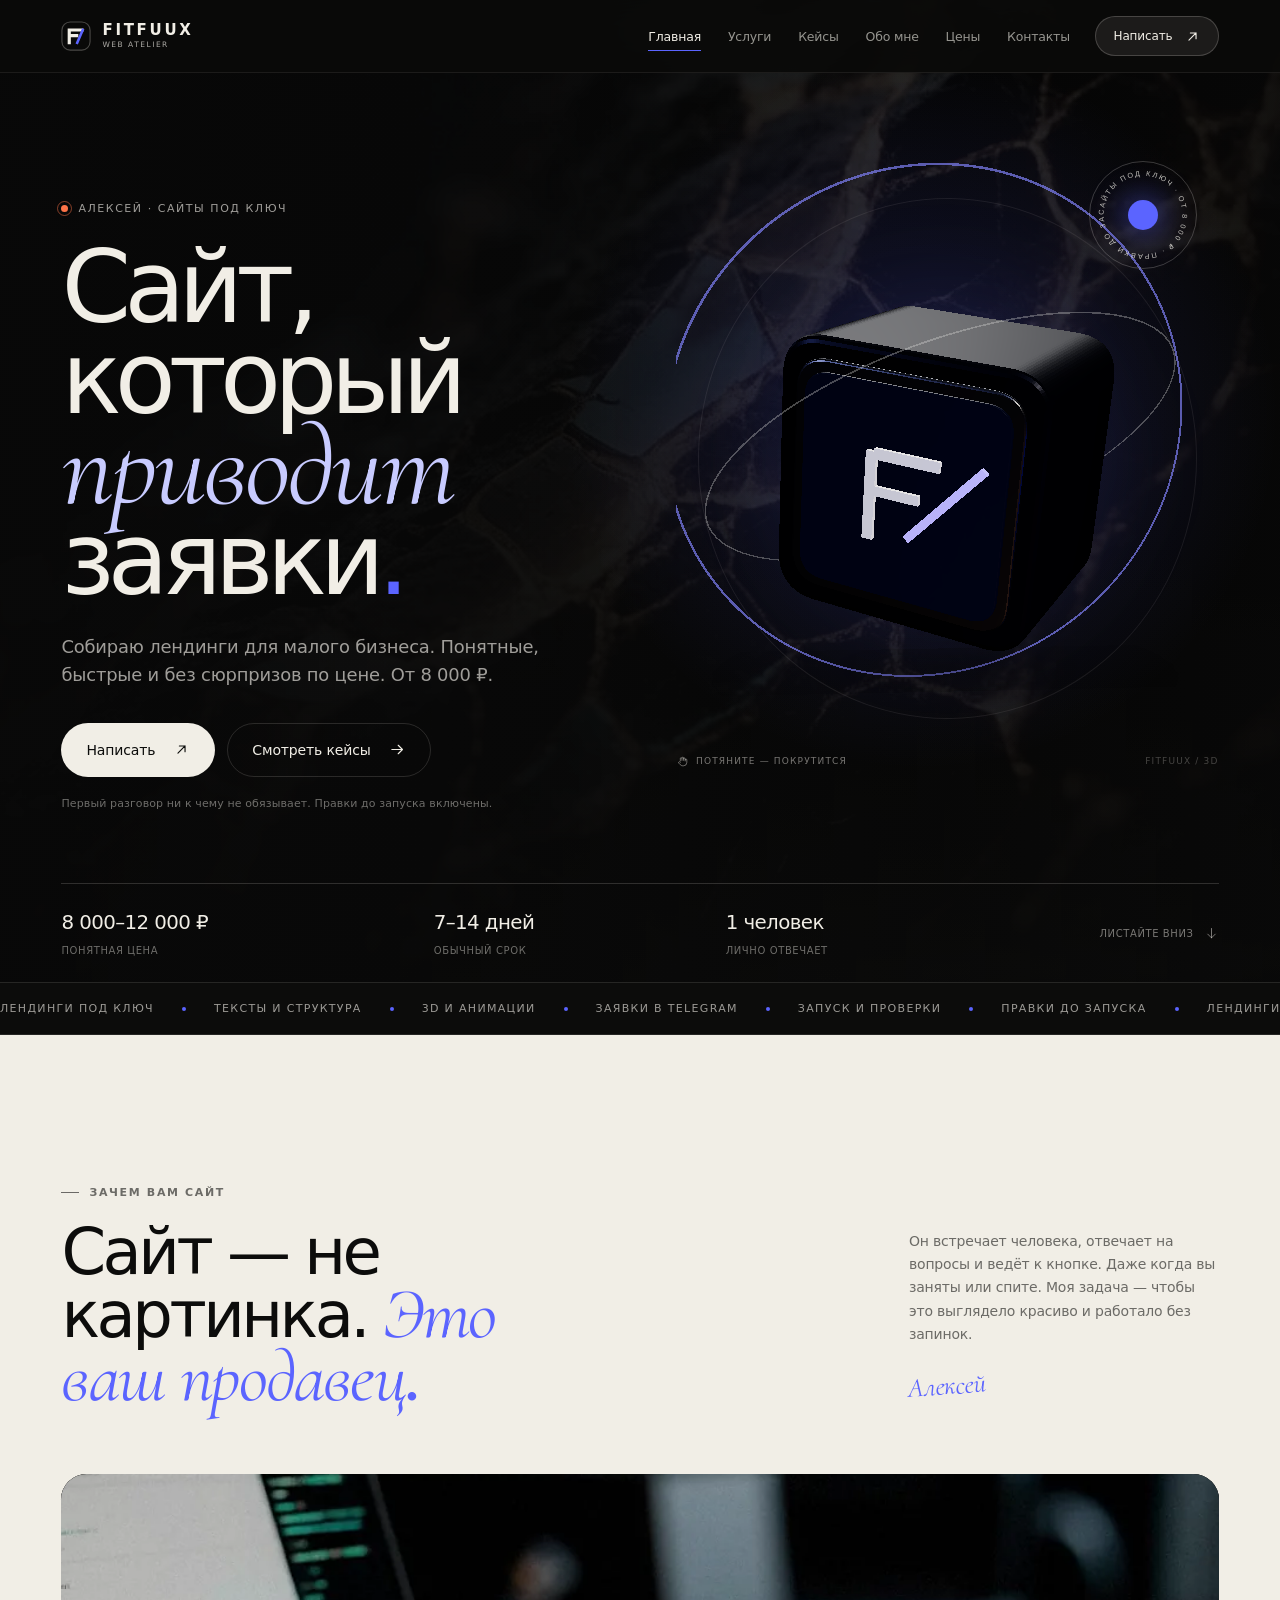
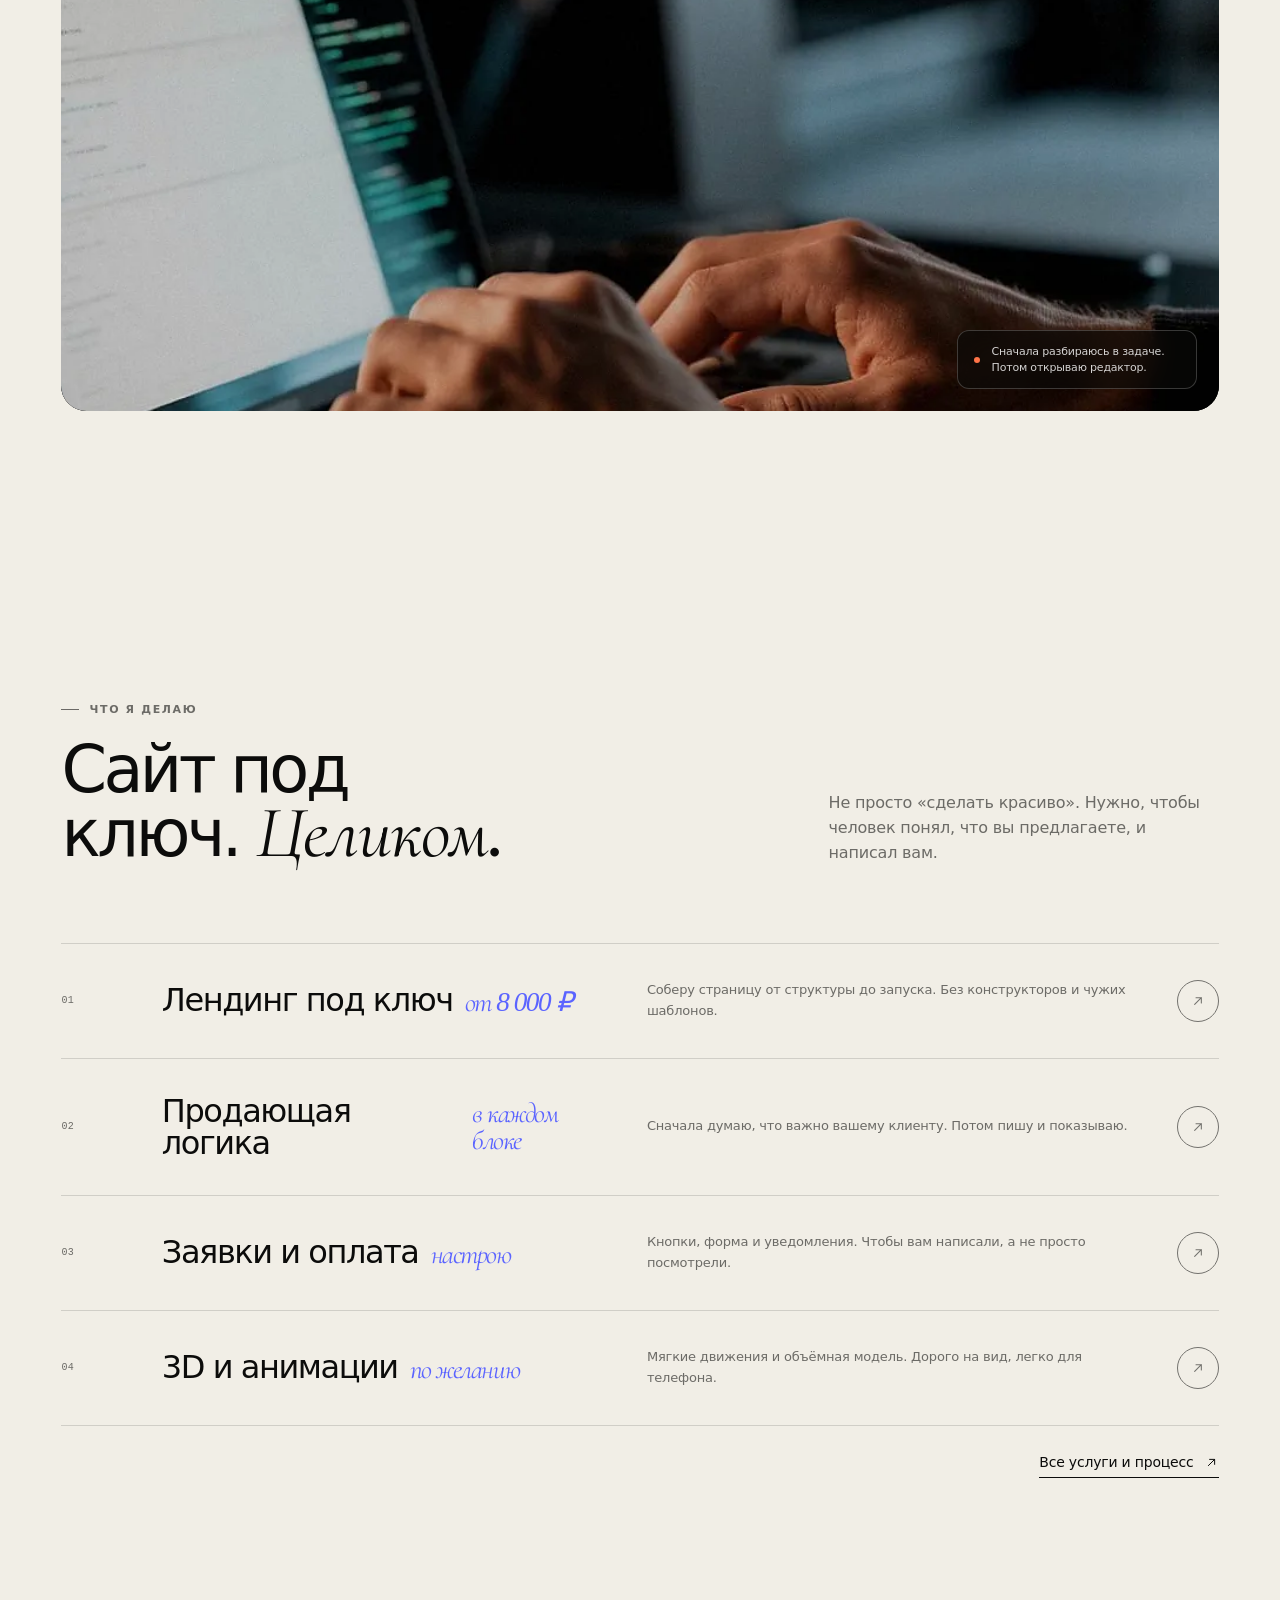
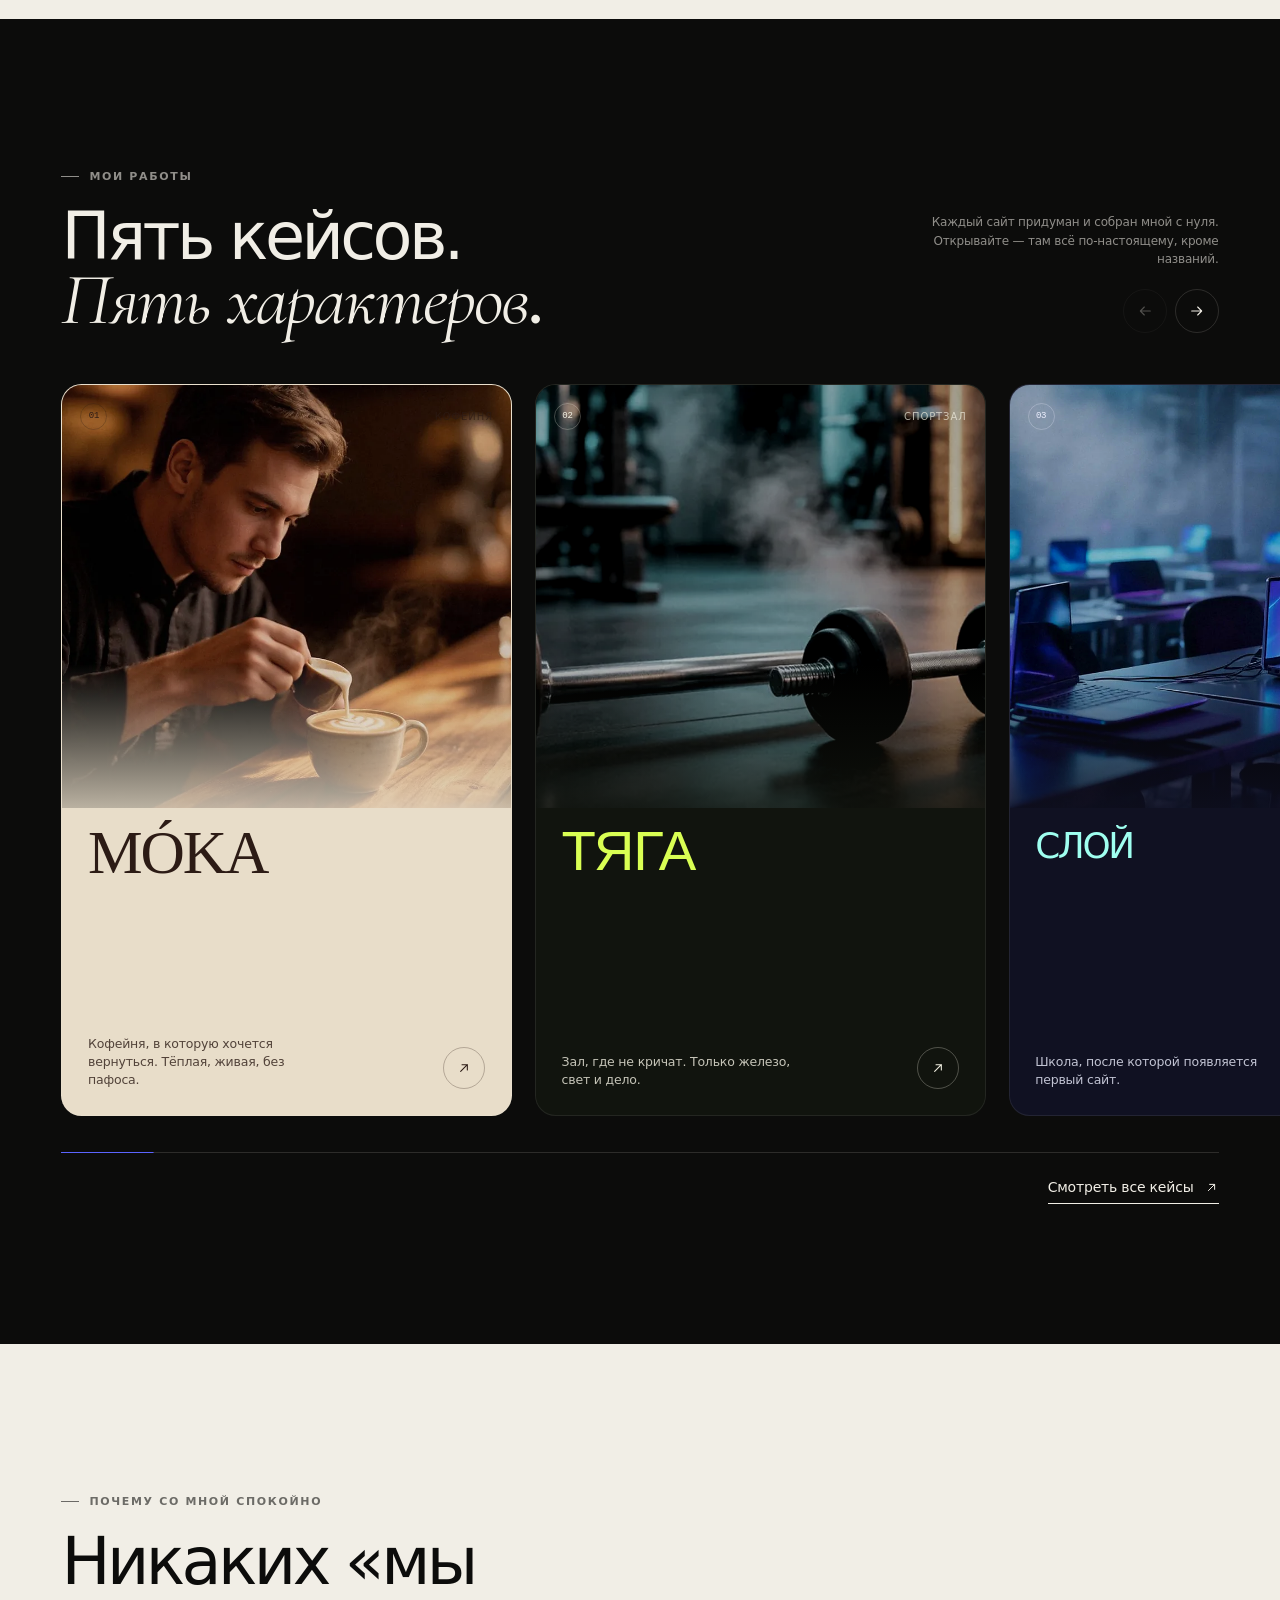
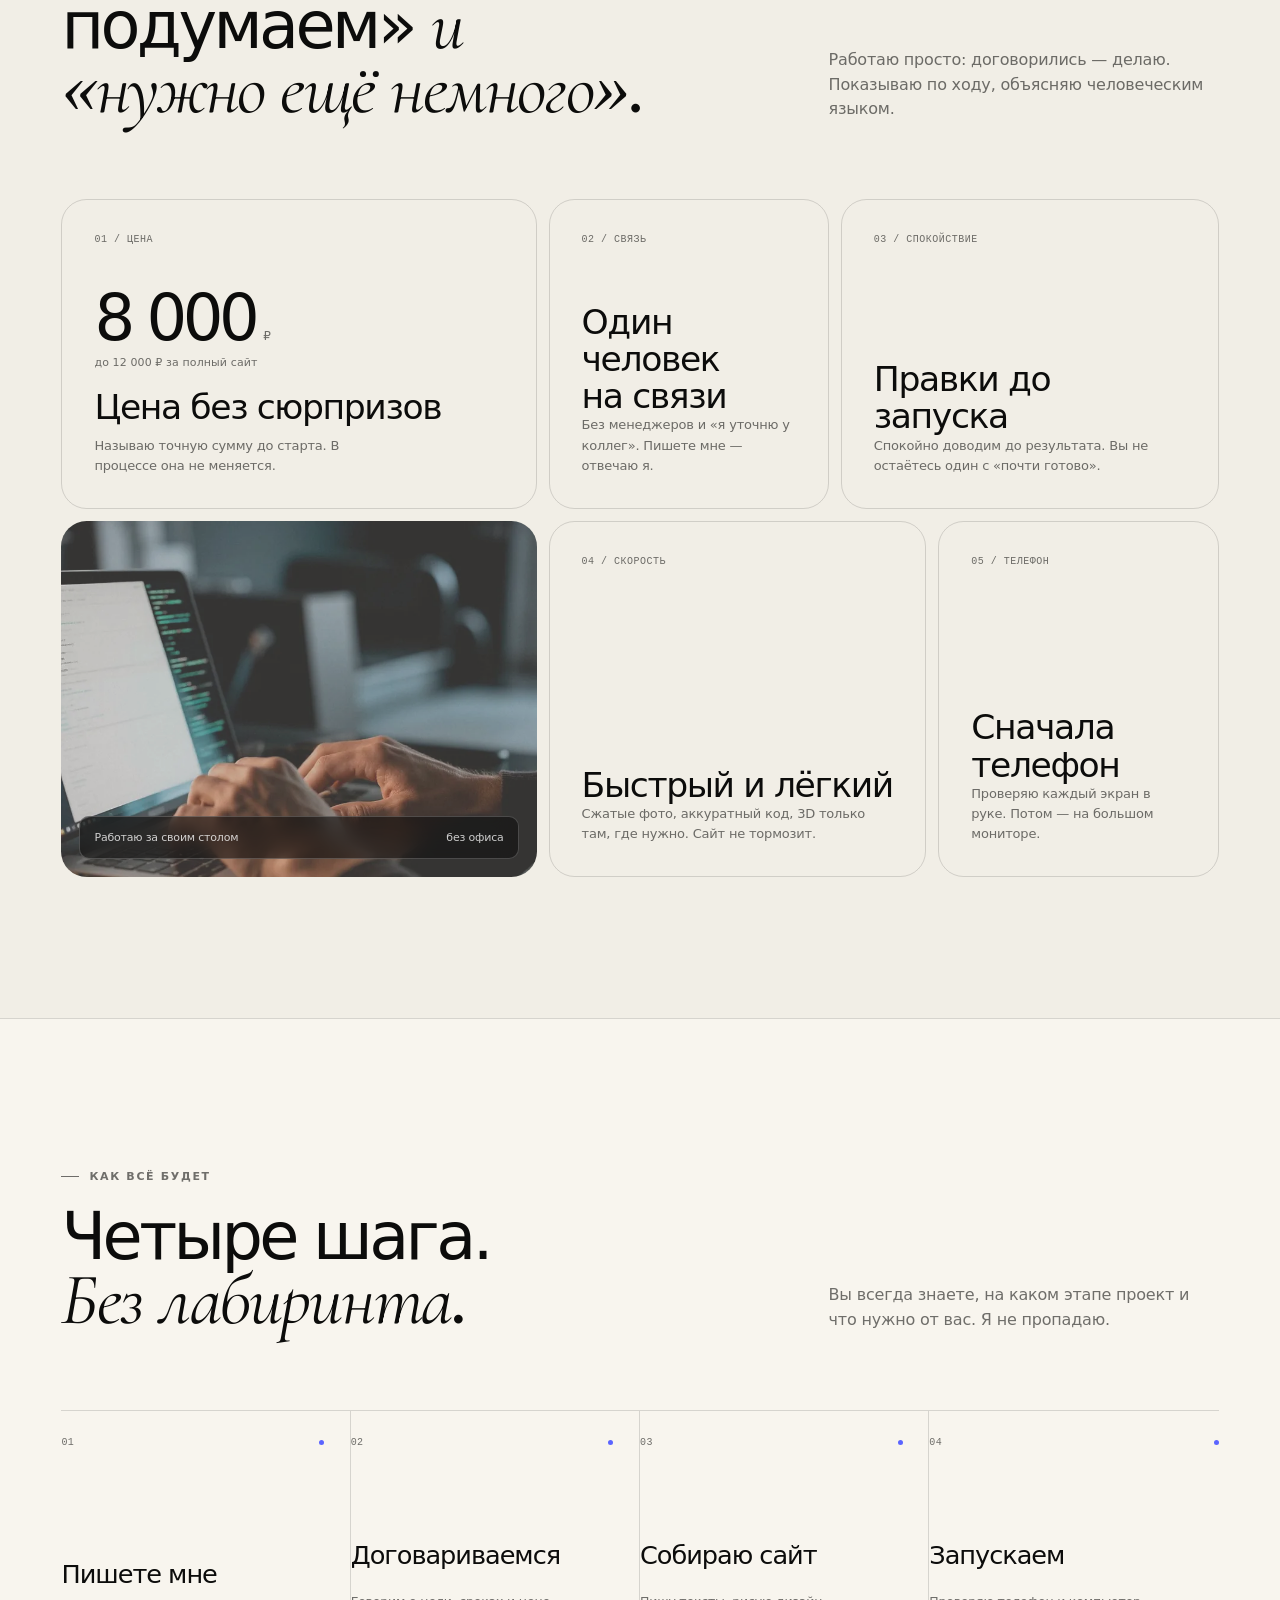
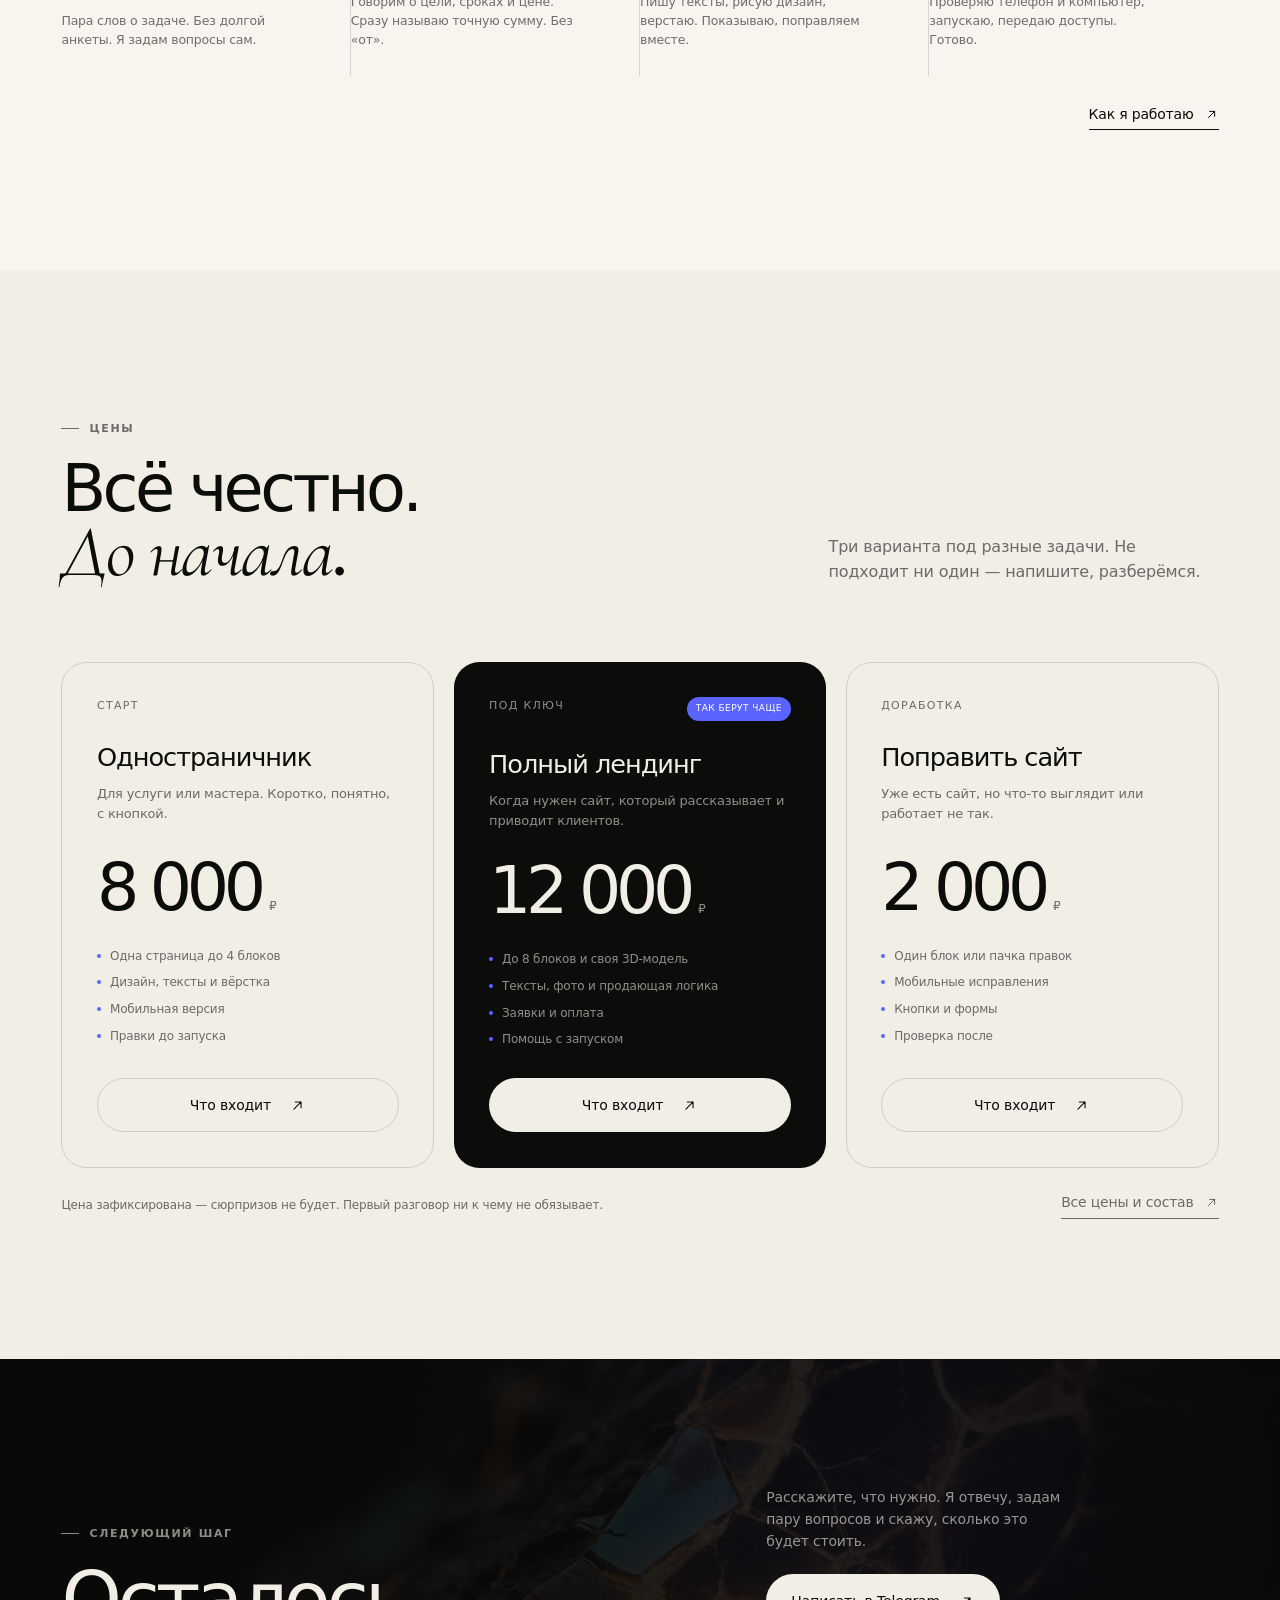
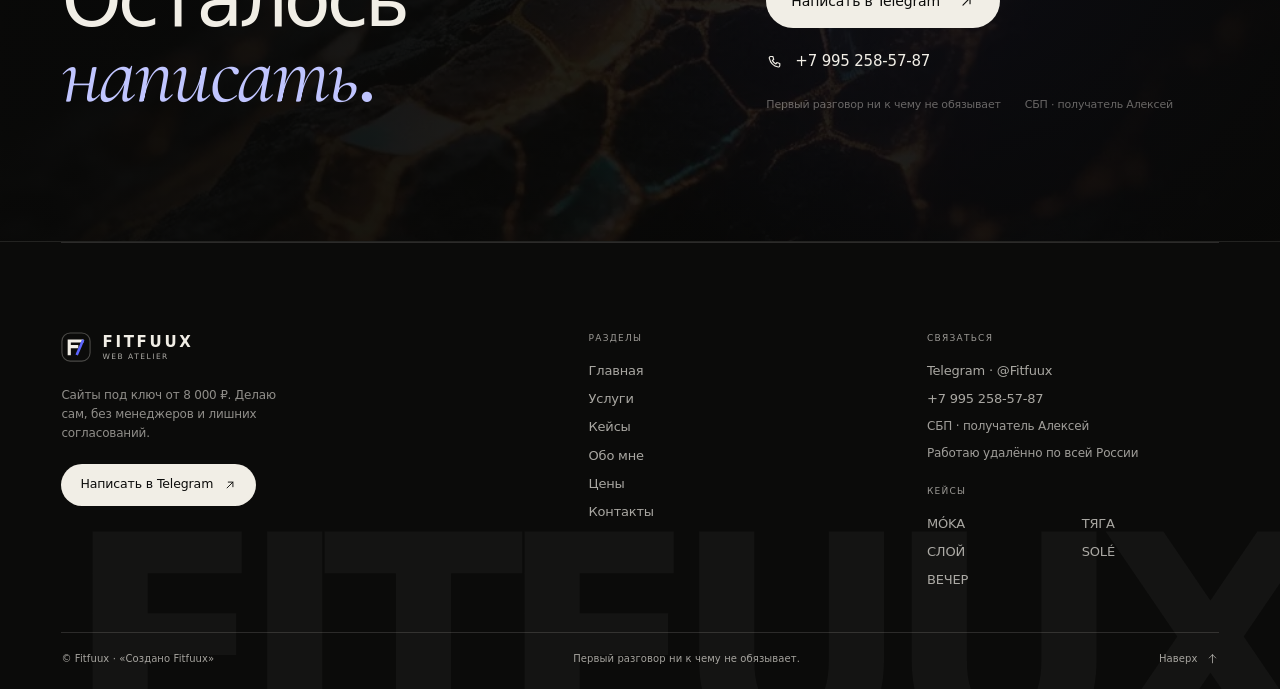
==== index.html @ 4abe4cb8 "Publish FITFUUX portfolio site" ====
<!DOCTYPE html>
<html lang="ru">
<head>
  <meta charset="utf-8">
  <meta name="viewport" content="width=device-width, initial-scale=1, viewport-fit=cover">
  <meta name="theme-color" content="#0C0C0B">
  <meta name="color-scheme" content="light">
  <title>FITFUUX — сайты под ключ от 8 000 ₽ | Лендинги, которые приводят заявки</title>
  <meta name="description" content="Лендинги и сайты под ключ от 8 000 ₽. Дизайн, тексты, 3D, заявки и запуск. Делаю сам, без сюрпризов по цене. Правки до запуска включены.">
  <link rel="canonical" href="https://fitfuuxdev.github.io/fitfuux/">
  <meta name="robots" content="index, follow, max-image-preview:large">
  <meta property="og:type" content="website">
  <meta property="og:locale" content="ru_RU">
  <meta property="og:site_name" content="FITFUUX">
  <meta property="og:title" content="FITFUUX — сайты под ключ от 8 000 ₽ | Лендинги, которые приводят заявки">
  <meta property="og:description" content="Лендинги и сайты под ключ от 8 000 ₽. Дизайн, тексты, 3D, заявки и запуск. Делаю сам, без сюрпризов по цене. Правки до запуска включены.">
  <meta property="og:url" content="https://fitfuuxdev.github.io/fitfuux/">
  <meta property="og:image" content="https://fitfuuxdev.github.io/fitfuux/assets/og/home.jpg">
  <meta property="og:image:type" content="image/jpeg">
  <meta property="og:image:width" content="1200">
  <meta property="og:image:height" content="630">
  <meta property="og:image:alt" content="FITFUUX — сайты под ключ от 8 000 ₽ | Лендинги, которые приводят заявки">
  <meta name="twitter:card" content="summary_large_image">
  <meta name="twitter:title" content="FITFUUX — сайты под ключ от 8 000 ₽ | Лендинги, которые приводят заявки">
  <meta name="twitter:description" content="Лендинги и сайты под ключ от 8 000 ₽. Дизайн, тексты, 3D, заявки и запуск. Делаю сам, без сюрпризов по цене. Правки до запуска включены.">
  <meta name="twitter:image" content="https://fitfuuxdev.github.io/fitfuux/assets/og/home.jpg">
  <meta name="twitter:image:alt" content="FITFUUX — сайты под ключ от 8 000 ₽ | Лендинги, которые приводят заявки">
  <link rel="icon" href="assets/brand/favicon.ico" sizes="any">
  <link rel="icon" href="assets/brand/favicon.svg" type="image/svg+xml">
  <link rel="icon" href="assets/brand/favicon-32.png" sizes="32x32" type="image/png">
  <link rel="apple-touch-icon" href="assets/brand/apple-touch-icon.png">
  <link rel="manifest" href="site.webmanifest">
  <link rel="stylesheet" href="assets/fonts/fonts.min.css">
  <link rel="stylesheet" href="assets/css/site.min.css">
  <link rel="preload" as="image" href="assets/img/cta-dark-1024.webp" imagesrcset="assets/img/cta-dark-480.webp 480w, assets/img/cta-dark-800.webp 800w, assets/img/cta-dark-1024.webp 1024w" imagesizes="100vw" fetchpriority="high">
  
  <script>document.documentElement.classList.add('js');window.addEventListener('load',function(){setTimeout(function(){if(!document.documentElement.classList.contains('motion-ready'))document.documentElement.classList.add('motion-fallback');},2600);},{once:true});</script>
  <script type="application/ld+json">{"@context":"https://schema.org","@graph":[{"@type":"ProfessionalService","@id":"https://fitfuuxdev.github.io/fitfuux/#studio","name":"FITFUUX","url":"https://fitfuuxdev.github.io/fitfuux/","image":"https://fitfuuxdev.github.io/fitfuux/assets/og/home.jpg","description":"Лендинги и сайты под ключ от 8 000 ₽. Дизайн, тексты, 3D, запуск.","telephone":"+7 995 258-57-87","priceRange":"8 000–12 000 ₽","founder":{"@type":"Person","name":"Алексей","jobTitle":"Веб-дизайнер и разработчик"},"sameAs":["https://t.me/Fitfuux"],"areaServed":"RU","makesOffer":[{"@type":"Offer","name":"Лендинг «Старт»","price":"8000","priceCurrency":"RUB"},{"@type":"Offer","name":"Лендинг под ключ","price":"12000","priceCurrency":"RUB"},{"@type":"Offer","name":"Доработка сайта","price":"2000","priceCurrency":"RUB"}]},{"@type":"WebPage","@id":"https://fitfuuxdev.github.io/fitfuux/#page","url":"https://fitfuuxdev.github.io/fitfuux/","name":"FITFUUX — сайты под ключ от 8 000 ₽ | Лендинги, которые приводят заявки","description":"Лендинги и сайты под ключ от 8 000 ₽. Дизайн, тексты, 3D, заявки и запуск. Делаю сам, без сюрпризов по цене. Правки до запуска включены.","inLanguage":"ru-RU","isPartOf":{"@id":"https://fitfuuxdev.github.io/fitfuux/#studio"},"primaryImageOfPage":"https://fitfuuxdev.github.io/fitfuux/assets/og/home.jpg"},{"@type":"BreadcrumbList","itemListElement":[{"@type":"ListItem","position":1,"name":"Главная","item":"https://fitfuuxdev.github.io/fitfuux/"}]}]}</script>
</head>
<body class="page page-home">
<a class="skip-link" href="#main">К основному содержанию</a>
<span id="top" class="sr-only">Начало страницы</span>
<header class="site-header" data-header>
  <div class="shell header__inner">
    <a class="brand" href="index.html">
      <svg class="brand__mark" viewBox="0 0 40 40" fill="none" aria-hidden="true" focusable="false">
    <rect x="1.25" y="1.25" width="37.5" height="37.5" rx="11" stroke="currentColor" stroke-opacity=".28" stroke-width="1.5"/>
    <path d="M11 12h17M11 12v17M11 19.4h10" stroke="currentColor" stroke-width="4.2" stroke-linecap="square"/>
    <path d="M29 12 21.6 29" stroke="#5B64FF" stroke-width="3.4" stroke-linecap="square"/>
  </svg>
      <span class="brand__name"><span class="brand__word">FITFUUX</span><span class="brand__meta">web atelier</span></span>
    </a>
    <nav class="nav" aria-label="Основная навигация"><a href="index.html" aria-current="page">Главная</a><a href="services.html">Услуги</a><a href="portfolio.html">Кейсы</a><a href="about.html">Обо мне</a><a href="pricing.html">Цены</a><a href="contacts.html">Контакты</a></nav>
    <div class="header__actions">
      <a class="btn btn--header" href="contacts.html">Написать <svg  viewBox="0 0 24 24" fill="none" stroke="currentColor" stroke-width="1.6" stroke-linecap="round" stroke-linejoin="round" aria-hidden="true" focusable="false"><path d="M7 17 17 7M9 7h8v8"/></svg></a>
      <button class="menu-toggle" type="button" data-menu-open aria-expanded="false" aria-controls="site-menu">
        <span class="sr-only">Открыть меню</span>
        <span class="menu-toggle__lines" aria-hidden="true"></span>
      </button>
    </div>
  </div>
  <div class="header-line" aria-hidden="true"><span data-progress></span></div>
</header>
<dialog class="menu" id="site-menu" aria-labelledby="menu-title">
  <div class="menu__inner">
    <div class="menu__top">
      <a class="brand" href="index.html">
        <svg class="brand__mark" viewBox="0 0 40 40" fill="none" aria-hidden="true" focusable="false">
    <rect x="1.25" y="1.25" width="37.5" height="37.5" rx="11" stroke="currentColor" stroke-opacity=".28" stroke-width="1.5"/>
    <path d="M11 12h17M11 12v17M11 19.4h10" stroke="currentColor" stroke-width="4.2" stroke-linecap="square"/>
    <path d="M29 12 21.6 29" stroke="#5B64FF" stroke-width="3.4" stroke-linecap="square"/>
  </svg>
        <span class="brand__name"><span class="brand__word">FITFUUX</span><span class="brand__meta">web atelier</span></span>
      </a>
      <button class="menu__close" type="button" data-menu-close>
        <span class="sr-only">Закрыть меню</span>
        <svg  viewBox="0 0 24 24" fill="none" stroke="currentColor" stroke-width="1.6" stroke-linecap="round" stroke-linejoin="round" aria-hidden="true" focusable="false"><path d="m6 6 12 12M18 6 6 18"/></svg>
      </button>
    </div>
    <div class="menu__body">
      <p class="menu__label" id="menu-title">Куда дальше?</p>
      <nav class="menu__nav" aria-label="Мобильная навигация"><a href="index.html"><span>01</span>Главная</a><a href="services.html"><span>02</span>Услуги</a><a href="portfolio.html"><span>03</span>Кейсы</a><a href="about.html"><span>04</span>Обо мне</a><a href="pricing.html"><span>05</span>Цены</a><a href="contacts.html"><span>06</span>Контакты</a></nav>
      <div class="menu__foot">
        <div class="menu__contacts">
          <a href="https://t.me/Fitfuux" target="_blank" rel="noopener noreferrer">@Fitfuux</a>
          <a href="tel:+79952585787">+7 995 258-57-87</a>
          <span class="menu__note">Первый разговор ни к чему не обязывает. Отвечаю лично.</span>
        </div>
        <a class="btn btn--light btn--small" href="contacts.html">Написать <svg  viewBox="0 0 24 24" fill="none" stroke="currentColor" stroke-width="1.6" stroke-linecap="round" stroke-linejoin="round" aria-hidden="true" focusable="false"><path d="M7 17 17 7M9 7h8v8"/></svg></a>
      </div>
    </div>
  </div>
</dialog>
<main id="main">

<section class="hero hero--home" aria-labelledby="home-title">
  <div class="hero__bg" aria-hidden="true">
    <img src="assets/img/cta-dark-1024.webp" srcset="assets/img/cta-dark-480.webp 480w, assets/img/cta-dark-800.webp 800w, assets/img/cta-dark-1024.webp 1024w" sizes="100vw" width="1024" height="576" alt="" loading="eager" decoding="async" fetchpriority="high">
  </div>
  <div class="shell hero__inner">
    <div class="hero__copy reveal">
      <p class="hero__kicker"><span class="dot"></span> Алексей · сайты под ключ</p>
      <h1 id="home-title"><span class="line">Сайт,</span><span class="line">который</span><span class="line"><span class="serif">приводит</span></span><span class="line">заявки<span class="accent">.</span></span></h1>
      <p class="hero__lead">Собираю лендинги для малого бизнеса. Понятные, быстрые и без сюрпризов по цене. От 8 000 ₽.</p>
      <div class="hero__actions">
        <a class="btn btn--light" href="contacts.html">Написать <svg  viewBox="0 0 24 24" fill="none" stroke="currentColor" stroke-width="1.6" stroke-linecap="round" stroke-linejoin="round" aria-hidden="true" focusable="false"><path d="M7 17 17 7M9 7h8v8"/></svg></a>
        <a class="btn btn--ghost" href="portfolio.html">Смотреть кейсы <svg  viewBox="0 0 24 24" fill="none" stroke="currentColor" stroke-width="1.6" stroke-linecap="round" stroke-linejoin="round" aria-hidden="true" focusable="false"><path d="M4 12h15M13 6l6 6-6 6"/></svg></a>
      </div>
      <p class="hero__note">Первый разговор ни к чему не обязывает. Правки до запуска включены.</p>
    </div>
    <div class="hero__visual reveal" data-reveal-delay="1">
      <div class="hero__stamp" aria-hidden="true">
        <svg viewBox="0 0 100 100">
          <defs><path id="heroStampPath" d="M50,50 m-37,0 a37,37 0 1,1 74,0 a37,37 0 1,1 -74,0"/></defs>
          <text fill="currentColor" font-size="6.8" letter-spacing="1.8" font-family="Onest, sans-serif"><textPath href="#heroStampPath">САЙТЫ ПОД КЛЮЧ · ОТ 8 000 ₽ · ПРАВКИ ДО ЗАПУСКА ·</textPath></text>
        </svg>
        <span class="dot"></span>
      </div>
      <div class="scene " data-scene="home" role="img" tabindex="0" aria-label="Парящий стеклянный экран с логотипом FITFUUX. Модель можно вращать мышью или пальцем.">
    <canvas class="scene__canvas" aria-hidden="true"></canvas>
    <div class="scene__fallback"><img src="assets/img/poster-home.webp" srcset="assets/img/poster-home-480.webp 480w, assets/img/poster-home.webp 823w" sizes="(max-width: 760px) 100vw, 50vw" width="823" height="837" alt="Парящий стеклянный экран с логотипом FITFUUX. Модель можно вращать мышью или пальцем." loading="eager" decoding="async" fetchpriority="high"></div>
    <div class="scene__hud" aria-hidden="true">
      <span class="scene__hint"><svg  viewBox="0 0 24 24" fill="none" stroke="currentColor" stroke-width="1.6" stroke-linecap="round" stroke-linejoin="round" aria-hidden="true" focusable="false"><path d="M8 11V6.5a1.5 1.5 0 0 1 3 0V10m0-4.5a1.5 1.5 0 0 1 3 0V10m0-3a1.5 1.5 0 0 1 3 0v4m0-2a1.5 1.5 0 0 1 3 0v4.5a6.5 6.5 0 0 1-6.5 6.5h-1a6 6 0 0 1-4.6-2.2L5 14.8a1.5 1.5 0 0 1 2.2-2L8 13.5"/></svg> Потяните — покрутится</span>
      <span class="scene__label">FITFUUX / 3D</span>
    </div>
  </div>
    </div>
  </div>
  <div class="shell">
    <div class="hero__stats reveal">
      <div class="hero__stat"><strong>8 000–12 000 ₽</strong><span>понятная цена</span></div>
      <div class="hero__stat"><strong>7–14 дней</strong><span>обычный срок</span></div>
      <div class="hero__stat"><strong>1 человек</strong><span>лично отвечает</span></div>
      <a class="hero__scroll" href="#manifesto">Листайте вниз <svg  viewBox="0 0 24 24" fill="none" stroke="currentColor" stroke-width="1.6" stroke-linecap="round" stroke-linejoin="round" aria-hidden="true" focusable="false"><path d="M12 4v15M6 13l6 6 6-6"/></svg></a>
    </div>
  </div>
</section>
<div class="ticker" aria-hidden="true"><div class="ticker__track"><div class="ticker__set" aria-hidden="true"><span>Лендинги под ключ</span><span>Тексты и структура</span><span>3D и анимации</span><span>Заявки в Telegram</span><span>Запуск и проверки</span><span>Правки до запуска</span></div><div class="ticker__set" aria-hidden="true"><span>Лендинги под ключ</span><span>Тексты и структура</span><span>3D и анимации</span><span>Заявки в Telegram</span><span>Запуск и проверки</span><span>Правки до запуска</span></div></div></div>
<section class="section section--paper" id="manifesto">
  <div class="shell">
    <div class="manifesto reveal">
      <div>
        <p class="eyebrow">Зачем вам сайт</p>
        <h2>Сайт — не картинка. <span class="serif">Это ваш продавец.</span></h2>
      </div>
      <div class="manifesto__aside">
        <p>Он встречает человека, отвечает на вопросы и ведёт к кнопке. Даже когда вы заняты или спите. Моя задача — чтобы это выглядело красиво и работало без запинок.</p>
        <div class="signature">Алексей</div>
      </div>
    </div>
    <div class="manifesto-media reveal" data-reveal-delay="1">
      <img src="assets/img/studio-work-1024.webp" srcset="assets/img/studio-work-480.webp 480w, assets/img/studio-work-800.webp 800w, assets/img/studio-work-1024.webp 1024w" sizes="(max-width: 820px) 100vw, 100vw" width="1024" height="768" alt="Рабочий процесс: руки, ноутбук и свет в мастерской" loading="lazy" decoding="async">
      <div class="manifesto-media__tag"><span class="dot"></span><span>Сначала разбираюсь в задаче. Потом открываю редактор.</span></div>
    </div>
  </div>
</section>
<section class="section" aria-labelledby="services-home">
  <div class="shell">
    <div class="section-head reveal">
      <div><p class="eyebrow">Что я делаю</p><h2 id="services-home">Сайт под ключ. <span class="serif">Целиком.</span></h2></div>
      <p class="section-head__aside">Не просто «сделать красиво». Нужно, чтобы человек понял, что вы предлагаете, и написал вам.</p>
    </div>
    <div class="service-list reveal-group">
      <a class="service-row" href="services.html#landing">
        <span class="service-row__index">01</span>
        <h3 class="service-row__title">Лендинг под ключ<span>от 8 000 ₽</span></h3>
        <p class="service-row__desc">Соберу страницу от структуры до запуска. Без конструкторов и чужих шаблонов.</p>
        <span class="service-row__arrow"><svg  viewBox="0 0 24 24" fill="none" stroke="currentColor" stroke-width="1.6" stroke-linecap="round" stroke-linejoin="round" aria-hidden="true" focusable="false"><path d="M7 17 17 7M9 7h8v8"/></svg></span>
      </a><a class="service-row" href="services.html#logic">
        <span class="service-row__index">02</span>
        <h3 class="service-row__title">Продающая логика<span>в каждом блоке</span></h3>
        <p class="service-row__desc">Сначала думаю, что важно вашему клиенту. Потом пишу и показываю.</p>
        <span class="service-row__arrow"><svg  viewBox="0 0 24 24" fill="none" stroke="currentColor" stroke-width="1.6" stroke-linecap="round" stroke-linejoin="round" aria-hidden="true" focusable="false"><path d="M7 17 17 7M9 7h8v8"/></svg></span>
      </a><a class="service-row" href="services.html#leads">
        <span class="service-row__index">03</span>
        <h3 class="service-row__title">Заявки и оплата<span>настрою</span></h3>
        <p class="service-row__desc">Кнопки, форма и уведомления. Чтобы вам написали, а не просто посмотрели.</p>
        <span class="service-row__arrow"><svg  viewBox="0 0 24 24" fill="none" stroke="currentColor" stroke-width="1.6" stroke-linecap="round" stroke-linejoin="round" aria-hidden="true" focusable="false"><path d="M7 17 17 7M9 7h8v8"/></svg></span>
      </a><a class="service-row" href="services.html#animation">
        <span class="service-row__index">04</span>
        <h3 class="service-row__title">3D и анимации<span>по желанию</span></h3>
        <p class="service-row__desc">Мягкие движения и объёмная модель. Дорого на вид, легко для телефона.</p>
        <span class="service-row__arrow"><svg  viewBox="0 0 24 24" fill="none" stroke="currentColor" stroke-width="1.6" stroke-linecap="round" stroke-linejoin="round" aria-hidden="true" focusable="false"><path d="M7 17 17 7M9 7h8v8"/></svg></span>
      </a>
    </div>
    <div style="display:flex;justify-content:flex-end;margin-top:26px">
      <a class="text-link" href="services.html">Все услуги и процесс <svg  viewBox="0 0 24 24" fill="none" stroke="currentColor" stroke-width="1.6" stroke-linecap="round" stroke-linejoin="round" aria-hidden="true" focusable="false"><path d="M7 17 17 7M9 7h8v8"/></svg></a>
    </div>
  </div>
</section>
<section class="section section--dark" aria-labelledby="cases-home" data-slider>
  <div class="shell">
    <div class="work-head reveal">
      <div><p class="eyebrow eyebrow--light">Мои работы</p><h2 id="cases-home">Пять кейсов. <span class="serif">Пять характеров.</span></h2></div>
      <div class="work-head__side">
        <p>Каждый сайт придуман и собран мной с нуля. Открывайте — там всё по-настоящему, кроме названий.</p>
        <div class="slider-nav">
          <button type="button" data-slider-prev aria-label="Предыдущий кейс"><svg  viewBox="0 0 24 24" fill="none" stroke="currentColor" stroke-width="1.6" stroke-linecap="round" stroke-linejoin="round" aria-hidden="true" focusable="false"><path d="M20 12H5M11 6l-6 6 6 6"/></svg></button>
          <button type="button" data-slider-next aria-label="Следующий кейс"><svg  viewBox="0 0 24 24" fill="none" stroke="currentColor" stroke-width="1.6" stroke-linecap="round" stroke-linejoin="round" aria-hidden="true" focusable="false"><path d="M4 12h15M13 6l6 6-6 6"/></svg></button>
        </div>
      </div>
    </div>
    <div class="case-slider">
      <div class="case-slider__track" data-slider-track role="region" aria-label="Кейсы, горизонтальная прокрутка">
        <a  class="work-card work-card--moka" href="cases/moka.html">
    <div class="work-card__media">
      <img src="assets/img/moka-hero-819.webp" srcset="assets/img/moka-hero-480.webp 480w, assets/img/moka-hero-800.webp 800w, assets/img/moka-hero-819.webp 819w" sizes="(max-width: 760px) 84vw, 38vw" width="819" height="1024" alt="MÓKA — Кофейня, в которую хочется вернуться. Тёплая, живая, без пафоса." loading="lazy" decoding="async">
      <div class="work-card__top">
        <span class="work-card__num">01</span>
        <span class="work-card__type">Кофейня</span>
      </div>
    </div>
    <div class="work-card__body">
      <span class="work-card__brand">MÓKA</span>
      <div class="work-card__row">
        <p class="work-card__desc">Кофейня, в которую хочется вернуться. Тёплая, живая, без пафоса.</p>
        <span class="work-card__arrow"><svg  viewBox="0 0 24 24" fill="none" stroke="currentColor" stroke-width="1.6" stroke-linecap="round" stroke-linejoin="round" aria-hidden="true" focusable="false"><path d="M7 17 17 7M9 7h8v8"/></svg></span>
      </div>
    </div>
  </a><a  class="work-card work-card--tyaga" href="cases/tyaga.html">
    <div class="work-card__media">
      <img src="assets/img/tyaga-hero-1024.webp" srcset="assets/img/tyaga-hero-480.webp 480w, assets/img/tyaga-hero-800.webp 800w, assets/img/tyaga-hero-1024.webp 1024w" sizes="(max-width: 760px) 84vw, 38vw" width="1024" height="640" alt="ТЯГА — Зал, где не кричат. Только железо, свет и дело." loading="lazy" decoding="async">
      <div class="work-card__top">
        <span class="work-card__num">02</span>
        <span class="work-card__type">Спортзал</span>
      </div>
    </div>
    <div class="work-card__body">
      <span class="work-card__brand">ТЯГА</span>
      <div class="work-card__row">
        <p class="work-card__desc">Зал, где не кричат. Только железо, свет и дело.</p>
        <span class="work-card__arrow"><svg  viewBox="0 0 24 24" fill="none" stroke="currentColor" stroke-width="1.6" stroke-linecap="round" stroke-linejoin="round" aria-hidden="true" focusable="false"><path d="M7 17 17 7M9 7h8v8"/></svg></span>
      </div>
    </div>
  </a><a  class="work-card work-card--sloy" href="cases/sloy.html">
    <div class="work-card__media">
      <img src="assets/img/sloy-class-819.webp" srcset="assets/img/sloy-class-480.webp 480w, assets/img/sloy-class-800.webp 800w, assets/img/sloy-class-819.webp 819w" sizes="(max-width: 760px) 84vw, 38vw" width="819" height="1024" alt="СЛОЙ — Школа, после которой появляется первый сайт." loading="lazy" decoding="async">
      <div class="work-card__top">
        <span class="work-card__num">03</span>
        <span class="work-card__type">IT-школа</span>
      </div>
    </div>
    <div class="work-card__body">
      <span class="work-card__brand">СЛОЙ</span>
      <div class="work-card__row">
        <p class="work-card__desc">Школа, после которой появляется первый сайт.</p>
        <span class="work-card__arrow"><svg  viewBox="0 0 24 24" fill="none" stroke="currentColor" stroke-width="1.6" stroke-linecap="round" stroke-linejoin="round" aria-hidden="true" focusable="false"><path d="M7 17 17 7M9 7h8v8"/></svg></span>
      </div>
    </div>
  </a><a  class="work-card work-card--sole" href="cases/sole.html">
    <div class="work-card__media">
      <img src="assets/img/sole-set-1024.webp" srcset="assets/img/sole-set-480.webp 480w, assets/img/sole-set-800.webp 800w, assets/img/sole-set-1024.webp 1024w" sizes="(max-width: 760px) 84vw, 38vw" width="1024" height="640" alt="SOLÉ — Уход без лишних слов. Спокойно, мягко, по делу." loading="lazy" decoding="async">
      <div class="work-card__top">
        <span class="work-card__num">04</span>
        <span class="work-card__type">Косметика</span>
      </div>
    </div>
    <div class="work-card__body">
      <span class="work-card__brand">SOLÉ</span>
      <div class="work-card__row">
        <p class="work-card__desc">Уход без лишних слов. Спокойно, мягко, по делу.</p>
        <span class="work-card__arrow"><svg  viewBox="0 0 24 24" fill="none" stroke="currentColor" stroke-width="1.6" stroke-linecap="round" stroke-linejoin="round" aria-hidden="true" focusable="false"><path d="M7 17 17 7M9 7h8v8"/></svg></span>
      </div>
    </div>
  </a><a  class="work-card work-card--vecher" href="cases/vecher.html">
    <div class="work-card__media">
      <img src="assets/img/vecher-dish-900.webp" srcset="assets/img/vecher-dish-480.webp 480w, assets/img/vecher-dish-800.webp 800w, assets/img/vecher-dish-900.webp 900w" sizes="(max-width: 760px) 84vw, 38vw" width="900" height="900" alt="ВЕЧЕР — Ресторан, где ужин важнее телефона." loading="lazy" decoding="async">
      <div class="work-card__top">
        <span class="work-card__num">05</span>
        <span class="work-card__type">Ресторан</span>
      </div>
    </div>
    <div class="work-card__body">
      <span class="work-card__brand">ВЕЧЕР</span>
      <div class="work-card__row">
        <p class="work-card__desc">Ресторан, где ужин важнее телефона.</p>
        <span class="work-card__arrow"><svg  viewBox="0 0 24 24" fill="none" stroke="currentColor" stroke-width="1.6" stroke-linecap="round" stroke-linejoin="round" aria-hidden="true" focusable="false"><path d="M7 17 17 7M9 7h8v8"/></svg></span>
      </div>
    </div>
  </a>
      </div>
      <div class="case-slider__progress" aria-hidden="true"><span data-slider-progress></span></div>
    </div>
    <div style="display:flex;justify-content:flex-end;margin-top:24px">
      <a class="text-link" href="portfolio.html">Смотреть все кейсы <svg  viewBox="0 0 24 24" fill="none" stroke="currentColor" stroke-width="1.6" stroke-linecap="round" stroke-linejoin="round" aria-hidden="true" focusable="false"><path d="M7 17 17 7M9 7h8v8"/></svg></a>
    </div>
  </div>
</section>
<section class="section section--paper">
  <div class="shell">
    <div class="section-head reveal">
      <div><p class="eyebrow">Почему со мной спокойно</p><h2>Никаких «мы подумаем» <span class="serif">и «нужно ещё немного».</span></h2></div>
      <p class="section-head__aside">Работаю просто: договорились — делаю. Показываю по ходу, объясняю человеческим языком.</p>
    </div>
    <div class="benefits benefits--light reveal">
      
    <div class="benefit benefit--price">
      <div class="benefit__num">01 / ЦЕНА</div>
      <div>
        <div class="benefit__big">8 000 <small>₽</small></div>
        <div class="benefit__range">до 12 000 ₽ за полный сайт</div>
        <h3 style="margin-top:18px">Цена без сюрпризов</h3>
        <p style="margin-top:9px">Называю точную сумму до старта. В процессе она не меняется.</p>
      </div>
    </div>
    <div class="benefit benefit--one">
      <div class="benefit__num">02 / СВЯЗЬ</div>
      <div><h3>Один человек на связи</h3><p>Без менеджеров и «я уточню у коллег». Пишете мне — отвечаю я.</p></div>
    </div>
    <div class="benefit benefit--edits">
      <div class="benefit__num">03 / СПОКОЙСТВИЕ</div>
      <div><h3>Правки до запуска</h3><p>Спокойно доводим до результата. Вы не остаётесь один с «почти готово».</p></div>
    </div>
    <div class="benefit benefit--photo">
      <img src="assets/img/studio-work-1024.webp" srcset="assets/img/studio-work-480.webp 480w, assets/img/studio-work-800.webp 800w, assets/img/studio-work-1024.webp 1024w" sizes="(max-width: 820px) 100vw, 40vw" width="1024" height="768" alt="Руки за ноутбуком: идёт работа над сайтом" loading="lazy" decoding="async">
      <div class="benefit--photo__caption"><span>Работаю за своим столом</span><span>без офиса</span></div>
    </div>
    <div class="benefit benefit--fast">
      <div class="benefit__num">04 / СКОРОСТЬ</div>
      <div><h3>Быстрый и лёгкий</h3><p>Сжатые фото, аккуратный код, 3D только там, где нужно. Сайт не тормозит.</p></div>
    </div>
    <div class="benefit benefit--care">
      <div class="benefit__num">05 / ТЕЛЕФОН</div>
      <div><h3>Сначала телефон</h3><p>Проверяю каждый экран в руке. Потом — на большом мониторе.</p></div>
    </div>
    </div>
  </div>
</section>
<section class="section section--cream section--line" id="process-home">
  <div class="shell">
    <div class="section-head reveal">
      <div><p class="eyebrow">Как всё будет</p><h2>Четыре шага. <span class="serif">Без лабиринта.</span></h2></div>
      <p class="section-head__aside">Вы всегда знаете, на каком этапе проект и что нужно от вас. Я не пропадаю.</p>
    </div>
    <div class="steps reveal-group">
      <div class="step"><div class="step__top"><span>01</span><span class="dot"></span></div><h3>Пишете мне</h3><p>Пара слов о задаче. Без долгой анкеты. Я задам вопросы сам.</p></div>
      <div class="step"><div class="step__top"><span>02</span><span class="dot"></span></div><h3>Договариваемся</h3><p>Говорим о цели, сроках и цене. Сразу называю точную сумму. Без «от».</p></div>
      <div class="step"><div class="step__top"><span>03</span><span class="dot"></span></div><h3>Собираю сайт</h3><p>Пишу тексты, рисую дизайн, верстаю. Показываю, поправляем вместе.</p></div>
      <div class="step"><div class="step__top"><span>04</span><span class="dot"></span></div><h3>Запускаем</h3><p>Проверяю телефон и компьютер, запускаю, передаю доступы. Готово.</p></div>
    </div>
    <div style="display:flex;justify-content:flex-end;margin-top:28px">
      <a class="text-link" href="about.html">Как я работаю <svg  viewBox="0 0 24 24" fill="none" stroke="currentColor" stroke-width="1.6" stroke-linecap="round" stroke-linejoin="round" aria-hidden="true" focusable="false"><path d="M7 17 17 7M9 7h8v8"/></svg></a>
    </div>
  </div>
</section>
<section class="section" id="prices-home">
  <div class="shell">
    <div class="section-head reveal">
      <div><p class="eyebrow">Цены</p><h2>Всё честно. <span class="serif">До начала.</span></h2></div>
      <p class="section-head__aside">Три варианта под разные задачи. Не подходит ни один — напишите, разберёмся.</p>
    </div>
    <div class="plans reveal-group">
      <article class="plan">
    <div class="plan__top">
      <span class="plan__label">Старт</span>
      
    </div>
    <div>
      <h3>Одностраничник</h3>
      <p class="plan__desc" style="margin-top:12px">Для услуги или мастера. Коротко, понятно, с кнопкой.</p>
    </div>
    <div class="plan__price">8 000 <small>₽</small></div>
    <ul class="plan__list"><li>Одна страница до 4 блоков</li><li>Дизайн, тексты и вёрстка</li><li>Мобильная версия</li><li>Правки до запуска</li></ul>
    <div class="plan__actions">
      <a class="btn btn--ghost" href="pricing.html">Что входит <svg  viewBox="0 0 24 24" fill="none" stroke="currentColor" stroke-width="1.6" stroke-linecap="round" stroke-linejoin="round" aria-hidden="true" focusable="false"><path d="M7 17 17 7M9 7h8v8"/></svg></a>
    </div>
  </article>
      <article class="plan plan--featured">
    <div class="plan__top">
      <span class="plan__label">Под ключ</span>
      <span class="plan__badge">Так берут чаще</span>
    </div>
    <div>
      <h3>Полный лендинг</h3>
      <p class="plan__desc" style="margin-top:12px">Когда нужен сайт, который рассказывает и приводит клиентов.</p>
    </div>
    <div class="plan__price">12 000 <small>₽</small></div>
    <ul class="plan__list"><li>До 8 блоков и своя 3D-модель</li><li>Тексты, фото и продающая логика</li><li>Заявки и оплата</li><li>Помощь с запуском</li></ul>
    <div class="plan__actions">
      <a class="btn btn--light" href="pricing.html">Что входит <svg  viewBox="0 0 24 24" fill="none" stroke="currentColor" stroke-width="1.6" stroke-linecap="round" stroke-linejoin="round" aria-hidden="true" focusable="false"><path d="M7 17 17 7M9 7h8v8"/></svg></a>
    </div>
  </article>
      <article class="plan">
    <div class="plan__top">
      <span class="plan__label">Доработка</span>
      
    </div>
    <div>
      <h3>Поправить сайт</h3>
      <p class="plan__desc" style="margin-top:12px">Уже есть сайт, но что-то выглядит или работает не так.</p>
    </div>
    <div class="plan__price">2 000 <small>₽</small></div>
    <ul class="plan__list"><li>Один блок или пачка правок</li><li>Мобильные исправления</li><li>Кнопки и формы</li><li>Проверка после</li></ul>
    <div class="plan__actions">
      <a class="btn btn--ghost" href="pricing.html">Что входит <svg  viewBox="0 0 24 24" fill="none" stroke="currentColor" stroke-width="1.6" stroke-linecap="round" stroke-linejoin="round" aria-hidden="true" focusable="false"><path d="M7 17 17 7M9 7h8v8"/></svg></a>
    </div>
  </article>
    </div>
    <div class="plans-note"><span>Цена зафиксирована — сюрпризов не будет. Первый разговор ни к чему не обязывает.</span><a class="text-link" href="pricing.html">Все цены и состав <svg  viewBox="0 0 24 24" fill="none" stroke="currentColor" stroke-width="1.6" stroke-linecap="round" stroke-linejoin="round" aria-hidden="true" focusable="false"><path d="M7 17 17 7M9 7h8v8"/></svg></a></div>
  </div>
</section>
<section class="cta-band">
  <img src="assets/img/cta-dark-1024.webp" srcset="assets/img/cta-dark-480.webp 480w, assets/img/cta-dark-800.webp 800w, assets/img/cta-dark-1024.webp 1024w" sizes="100vw" width="1024" height="576" alt="" loading="lazy" decoding="async" class="cta-band__bg">
  <div class="shell">
    <div class="cta-band__inner">
      <div>
        <p class="eyebrow eyebrow--light">Следующий шаг</p>
        <h2>Осталось <span class="serif">написать.</span></h2>
      </div>
      <div class="cta-band__side">
        <p>Расскажите, что нужно. Я отвечу, задам пару вопросов и скажу, сколько это будет стоить.</p>
        <a class="btn btn--light" href="https://t.me/Fitfuux" target="_blank" rel="noopener noreferrer">Написать в Telegram <svg  viewBox="0 0 24 24" fill="none" stroke="currentColor" stroke-width="1.6" stroke-linecap="round" stroke-linejoin="round" aria-hidden="true" focusable="false"><path d="M7 17 17 7M9 7h8v8"/></svg></a>
        <a class="cta-contact" href="tel:+79952585787"><svg  viewBox="0 0 24 24" fill="none" stroke="currentColor" stroke-width="1.6" stroke-linecap="round" stroke-linejoin="round" aria-hidden="true" focusable="false"><path d="M6.6 3.5h3.1l1.2 4.2-2 1.3a13 13 0 0 0 5.1 5.1l1.3-2 4.2 1.2v3.1a2 2 0 0 1-2.2 2A16.8 16.8 0 0 1 4.6 5.7a2 2 0 0 1 2-2.2Z"/></svg> +7 995 258-57-87</a>
        <div class="cta-band__meta"><span>Первый разговор ни к чему не обязывает</span><span>СБП · получатель Алексей</span></div>
      </div>
    </div>
  </div>
</section>

</main>
<footer class="site-footer">
  <div class="shell">
    <div class="footer-grid">
      <div class="footer-brand">
        <a class="brand" href="index.html">
          <svg class="brand__mark" viewBox="0 0 40 40" fill="none" aria-hidden="true" focusable="false">
    <rect x="1.25" y="1.25" width="37.5" height="37.5" rx="11" stroke="currentColor" stroke-opacity=".28" stroke-width="1.5"/>
    <path d="M11 12h17M11 12v17M11 19.4h10" stroke="currentColor" stroke-width="4.2" stroke-linecap="square"/>
    <path d="M29 12 21.6 29" stroke="#5B64FF" stroke-width="3.4" stroke-linecap="square"/>
  </svg>
          <span class="brand__name"><span class="brand__word">FITFUUX</span><span class="brand__meta">web atelier</span></span>
        </a>
        <p>Сайты под ключ от 8 000 ₽. Делаю сам, без менеджеров и лишних согласований.</p>
        <a class="btn btn--light btn--small" style="margin-top:20px" href="https://t.me/Fitfuux" target="_blank" rel="noopener noreferrer">Написать в Telegram <svg  viewBox="0 0 24 24" fill="none" stroke="currentColor" stroke-width="1.6" stroke-linecap="round" stroke-linejoin="round" aria-hidden="true" focusable="false"><path d="M7 17 17 7M9 7h8v8"/></svg></a>
      </div>
      <div>
        <p class="footer-col__title">Разделы</p>
        <nav class="footer-links" aria-label="Разделы сайта"><a href="index.html">Главная</a><a href="services.html">Услуги</a><a href="portfolio.html">Кейсы</a><a href="about.html">Обо мне</a><a href="pricing.html">Цены</a><a href="contacts.html">Контакты</a></nav>
      </div>
      <div>
        <p class="footer-col__title">Связаться</p>
        <div class="footer-links">
          <a href="https://t.me/Fitfuux" target="_blank" rel="noopener noreferrer">Telegram · @Fitfuux</a>
          <a href="tel:+79952585787">+7 995 258-57-87</a>
          <span style="color:rgba(244,241,234,.64);font-size:12px">СБП · получатель Алексей</span>
          <span style="color:rgba(244,241,234,.64);font-size:12px">Работаю удалённо по всей России</span>
        </div>
        <div style="margin-top:22px">
          <p class="footer-col__title">Кейсы</p>
          <div class="footer-links footer-links--cases"><a href="cases/moka.html">MÓKA</a><a href="cases/tyaga.html">ТЯГА</a><a href="cases/sloy.html">СЛОЙ</a><a href="cases/sole.html">SOLÉ</a><a href="cases/vecher.html">ВЕЧЕР</a></div>
        </div>
      </div>
    </div>
    <div class="footer-bottom">
      <span>© Fitfuux · «Создано Fitfuux»</span>
      <span>Первый разговор ни к чему не обязывает.</span>
      <a href="#top">Наверх <svg  viewBox="0 0 24 24" fill="none" stroke="currentColor" stroke-width="1.6" stroke-linecap="round" stroke-linejoin="round" aria-hidden="true" focusable="false"><path d="M12 20V5M6 11l6-6 6 6"/></svg></a>
    </div>
  </div>
  <div class="footer-wordmark" aria-hidden="true">FITFUUX</div>
</footer>
<a class="mobile-cta" href="https://t.me/Fitfuux" target="_blank" rel="noopener noreferrer">
  <span><span style="display:block;color:#fff;font-size:13px;font-weight:500">Написать Алексею</span><span style="display:block;font-size:9px;margin-top:2px">@Fitfuux</span></span>
  <svg  viewBox="0 0 24 24" fill="none" stroke="currentColor" stroke-width="1.6" stroke-linecap="round" stroke-linejoin="round" aria-hidden="true" focusable="false"><path d="m21 3-3.2 17.1c-.2 1-.8 1.2-1.7.8l-4.6-3.4-2.2 2.1c-.3.3-.5.5-1 .5l.3-4.7L17.4 6c.5-.4-.1-.6-.8-.2L6.2 12.3l-4.5-1.4c-1-.3-1-1 .2-1.5L19.6 2c.8-.3 1.5.2 1.4 1Z"/></svg>
</a>
<noscript><style>.menu-toggle{display:none!important}@media(max-width:580px){.btn--header{display:inline-flex!important}}.mobile-cta{display:none!important}</style></noscript>
<script type="module" src="assets/js/app.min.js"></script>
</body>
</html>
---- assets/fonts/fonts.min.css ----
@font-face{font-family:'Cormorant Garamond';font-style:italic;font-weight:400;font-display:swap;src:url('./cormorant-garamond-cyr-400-italic.woff2') format('woff2');unicode-range:U+0301,U+0400-045F,U+0490-0491,U+04B0-04B1,U+2116;@font-face{font-family:'Cormorant Garamond';font-style:italic;font-weight:400;font-display:swap;src:url('./cormorant-garamond-lat-400-italic.woff2') format('woff2');unicode-range:U+0000-00FF,U+0131,U+0152-0153,U+02BB-02BC,U+02C6,U+02DA,U+02DC,U+0304,U+0308,U+0329,U+2000-206F,U+20AC,U+2122,U+2191,U+2193,U+2212,U+2215,U+FEFF,U+FFFD;@font-face{font-family:'Cormorant Garamond';font-style:italic;font-weight:500;font-display:swap;src:url('./cormorant-garamond-cyr-400-italic.woff2') format('woff2');unicode-range:U+0301,U+0400-045F,U+0490-0491,U+04B0-04B1,U+2116;@font-face{font-family:'Cormorant Garamond';font-style:italic;font-weight:500;font-display:swap;src:url('./cormorant-garamond-lat-400-italic.woff2') format('woff2');unicode-range:U+0000-00FF,U+0131,U+0152-0153,U+02BB-02BC,U+02C6,U+02DA,U+02DC,U+0304,U+0308,U+0329,U+2000-206F,U+20AC,U+2122,U+2191,U+2193,U+2212,U+2215,U+FEFF,U+FFFD;@font-face{font-family:'Cormorant Garamond';font-style:normal;font-weight:400;font-display:swap;src:url('./cormorant-garamond-cyr-400-normal.woff2') format('woff2');unicode-range:U+0301,U+0400-045F,U+0490-0491,U+04B0-04B1,U+2116;@font-face{font-family:'Cormorant Garamond';font-style:normal;font-weight:400;font-display:swap;src:url('./cormorant-garamond-lat-400-normal.woff2') format('woff2');unicode-range:U+0000-00FF,U+0131,U+0152-0153,U+02BB-02BC,U+02C6,U+02DA,U+02DC,U+0304,U+0308,U+0329,U+2000-206F,U+20AC,U+2122,U+2191,U+2193,U+2212,U+2215,U+FEFF,U+FFFD;@font-face{font-family:'Cormorant Garamond';font-style:normal;font-weight:500;font-display:swap;src:url('./cormorant-garamond-cyr-400-normal.woff2') format('woff2');unicode-range:U+0301,U+0400-045F,U+0490-0491,U+04B0-04B1,U+2116;@font-face{font-family:'Cormorant Garamond';font-style:normal;font-weight:500;font-display:swap;src:url('./cormorant-garamond-lat-400-normal.woff2') format('woff2');unicode-range:U+0000-00FF,U+0131,U+0152-0153,U+02BB-02BC,U+02C6,U+02DA,U+02DC,U+0304,U+0308,U+0329,U+2000-206F,U+20AC,U+2122,U+2191,U+2193,U+2212,U+2215,U+FEFF,U+FFFD;@font-face{font-family:'Cormorant Garamond';font-style:normal;font-weight:600;font-display:swap;src:url('./cormorant-garamond-cyr-400-normal.woff2') format('woff2');unicode-range:U+0301,U+0400-045F,U+0490-0491,U+04B0-04B1,U+2116;@font-face{font-family:'Cormorant Garamond';font-style:normal;font-weight:600;font-display:swap;src:url('./cormorant-garamond-lat-400-normal.woff2') format('woff2');unicode-range:U+0000-00FF,U+0131,U+0152-0153,U+02BB-02BC,U+02C6,U+02DA,U+02DC,U+0304,U+0308,U+0329,U+2000-206F,U+20AC,U+2122,U+2191,U+2193,U+2212,U+2215,U+FEFF,U+FFFD;@font-face{font-family:'Onest';font-style:normal;font-weight:300 800;font-display:swap;src:url('./onest-cyr-300-800-normal.woff2') format('woff2');unicode-range:U+0301,U+0400-045F,U+0490-0491,U+04B0-04B1,U+2116;@font-face{font-family:'Onest';font-style:normal;font-weight:300 800;font-display:swap;src:url('./onest-lat-300-800-normal.woff2') format('woff2');unicode-range:U+0000-00FF,U+0131,U+0152-0153,U+02BB-02BC,U+02C6,U+02DA,U+02DC,U+0304,U+0308,U+0329,U+2000-206F,U+20AC,U+2122,U+2191,U+2193,U+2212,U+2215,U+FEFF,U+FFFD;@font-face{font-family:'Oswald';font-style:normal;font-weight:400 600;font-display:swap;src:url('./oswald-cyr-400-600-normal.woff2') format('woff2');unicode-range:U+0301,U+0400-045F,U+0490-0491,U+04B0-04B1,U+2116;@font-face{font-family:'Oswald';font-style:normal;font-weight:400 600;font-display:swap;src:url('./oswald-lat-400-600-normal.woff2') format('woff2');unicode-range:U+0000-00FF,U+0131,U+0152-0153,U+02BB-02BC,U+02C6,U+02DA,U+02DC,U+0304,U+0308,U+0329,U+2000-206F,U+20AC,U+2122,U+2191,U+2193,U+2212,U+2215,U+FEFF,U+FFFD;@font-face{font-family:'Playfair Display';font-style:italic;font-weight:400 500;font-display:swap;src:url('./playfair-display-cyr-400-500-italic.woff2') format('woff2');unicode-range:U+0301,U+0400-045F,U+0490-0491,U+04B0-04B1,U+2116;@font-face{font-family:'Playfair Display';font-style:italic;font-weight:400 500;font-display:swap;src:url('./playfair-display-lat-400-500-italic.woff2') format('woff2');unicode-range:U+0000-00FF,U+0131,U+0152-0153,U+02BB-02BC,U+02C6,U+02DA,U+02DC,U+0304,U+0308,U+0329,U+2000-206F,U+20AC,U+2122,U+2191,U+2193,U+2212,U+2215,U+FEFF,U+FFFD;@font-face{font-family:'Playfair Display';font-style:normal;font-weight:400 600;font-display:swap;src:url('./playfair-display-cyr-400-600-normal.woff2') format('woff2');unicode-range:U+0301,U+0400-045F,U+0490-0491,U+04B0-04B1,U+2116;@font-face{font-family:'Playfair Display';font-style:normal;font-weight:400 600;font-display:swap;src:url('./playfair-display-lat-400-600-normal.woff2') format('woff2');unicode-range:U+0000-00FF,U+0131,U+0152-0153,U+02BB-02BC,U+02C6,U+02DA,U+02DC,U+0304,U+0308,U+0329,U+2000-206F,U+20AC,U+2122,U+2191,U+2193,U+2212,U+2215,U+FEFF,U+FFFD;@font-face{font-family:'Prata';font-style:normal;font-weight:400;font-display:swap;src:url('./prata-cyr-400-normal.woff2') format('woff2');unicode-range:U+0301,U+0400-045F,U+0490-0491,U+04B0-04B1,U+2116;@font-face{font-family:'Prata';font-style:normal;font-weight:400;font-display:swap;src:url('./prata-lat-400-normal.woff2') format('woff2');unicode-range:U+0000-00FF,U+0131,U+0152-0153,U+02BB-02BC,U+02C6,U+02DA,U+02DC,U+0304,U+0308,U+0329,U+2000-206F,U+20AC,U+2122,U+2191,U+2193,U+2212,U+2215,U+FEFF,U+FFFD;@font-face{font-family:'Unbounded';font-style:normal;font-weight:400 700;font-display:swap;src:url('./unbounded-cyr-400-700-normal.woff2') format('woff2');unicode-range:U+0301,U+0400-045F,U+0490-0491,U+04B0-04B1,U+2116;@font-face{font-family:'Unbounded';font-style:normal;font-weight:400 700;font-display:swap;src:url('./unbounded-lat-400-700-normal.woff2') format('woff2');unicode-range:U+0000-00FF,U+0131,U+0152-0153,U+02BB-02BC,U+02C6,U+02DA,U+02DC,U+0304,U+0308,U+0329,U+2000-206F,U+20AC,U+2122,U+2191,U+2193,U+2212,U+2215,U+FEFF,U+FFFD;@font-face{font-family:'Onest';font-style:normal;font-weight:300 800;font-display:swap;src:url('./onest-ruble.woff2') format('woff2');unicode-range:U+20BD}
---- assets/css/site.min.css ----
:root{--font-sans:'Onest','Segoe UI',system-ui,-apple-system,sans-serif;--font-serif:'Cormorant Garamond',Georgia,serif;--ink:#0c0c0b;--ink-2:#171716;--ink-3:#222220;--paper:#f1eee6;--paper-2:#e8e3d8;--cream:#f8f5ee;--white:#fff;--accent:#5b64ff;--accent-deep:#3d46e8;--warm:#ff7448;--line-dark:rgba(244,241,234,0.14);--line-light:rgba(12,12,11,0.14);--mute-dark:rgba(244,241,234,0.57);--mute-light:rgba(12,12,11,0.58);--header-h:72px;--gutter:clamp(20px,4.8vw,72px);--radius:clamp(16px,2vw,28px);--ease:cubic-bezier(0.22,1,0.36,1);--ease-soft:cubic-bezier(0.33,1,0.68,1);--section-y:clamp(76px,11vw,160px);--measure:62ch;color-scheme:light}*,*::before,*::after{box-sizing:border-box}html{scroll-behavior:smooth;-webkit-text-size-adjust:100%;scrollbar-color:var(--accent) rgba(0,0,0,0.08)}main [id],#main{scroll-margin-top:calc(var(--header-h) + 24px)}body{margin:0;min-width:300px;background:var(--paper);color:var(--ink);font-family:var(--font-sans);font-size:16px;font-weight:400;line-height:1.55;letter-spacing:-.012em;overflow-x:clip;-webkit-font-smoothing:antialiased;text-rendering:optimizeLegibility}body.menu-open{overflow:hidden}::selection{background:var(--accent);color:#fff}img,svg,video,canvas{display:block;max-width:100%}img{height:auto;font-style:italic;background:#171717}a{color:inherit;text-decoration:none}button,input,textarea,select{font:inherit;color:inherit}button{border:0;background:0;cursor:pointer}p,h1,h2,h3,h4,figure,blockquote{margin:0}ul,ol{margin:0;padding:0}li{list-style:none}:focus-visible{outline:2px solid var(--accent);outline-offset:4px}@media(prefers-reduced-motion:reduce){html{scroll-behavior:auto}*,*::before,*::after{animation-duration:.001ms !important;animation-iteration-count:1 !important;transition-duration:.001ms !important;scroll-behavior:auto !important}}.shell{width:min(100%,1520px);margin-inline:auto;padding-inline:var(--gutter)}.shell--narrow{width:min(100%,1140px)}.shell--text{width:min(100%,880px)}.section{position:relative;padding-block:var(--section-y)}.section--tight{padding-block:clamp(54px,7vw,96px)}.section--dark{background:var(--ink);color:var(--paper)}.section--paper{background:var(--paper);color:var(--ink)}.section--cream{background:var(--cream);color:var(--ink)}.section--line{border-top:1px solid var(--line-light)}.section--dark.section--line{border-top-color:var(--line-dark)}.section-head{display:grid;grid-template-columns:minmax(0,1.25fr) minmax(240px,0.75fr);gap:clamp(28px,6vw,100px);align-items:end;margin-bottom:clamp(44px,6vw,82px)}.section-head--center{display:block;max-width:900px;margin-inline:auto;text-align:center}.section-head h2{max-width:15ch}.section-head--wide h2{max-width:18ch}.section-head__aside{max-width:390px;justify-self:end;color:var(--mute-light)}.section--dark .section-head__aside{color:var(--mute-dark)}.eyebrow{display:inline-flex;align-items:center;gap:10px;margin-bottom:22px;color:var(--mute-light);font-size:11px;font-weight:600;letter-spacing:.15em;line-height:1.2;text-transform:uppercase}.eyebrow::before{width:18px;height:1px;background:currentColor;content:''}.section--dark .eyebrow,.eyebrow--light{color:var(--mute-dark)}.eyebrow--accent{color:var(--accent)}.eyebrow--accent::before{background:var(--accent)}h1,h2,h3,h4{font-weight:500;letter-spacing:-.055em;line-height:.98;text-wrap:balance}h1{font-size:clamp(52px,8.2vw,124px)}h2{font-size:clamp(38px,5.1vw,78px)}h3{font-size:clamp(23px,2.4vw,36px);letter-spacing:-.04em;line-height:1.08}h4{font-size:clamp(18px,1.4vw,21px);letter-spacing:-.02em;line-height:1.25}.serif{font-family:var(--font-serif);font-size:1.12em;font-style:italic;font-weight:400;letter-spacing:-.025em;line-height:.82}.serif--roman{font-style:normal}.h1-outline{color:transparent;-webkit-text-stroke:1px currentColor}.lead{max-width:52ch;color:var(--mute-light);font-size:clamp(17px,1.55vw,21px);line-height:1.55;letter-spacing:-.01em}.section--dark .lead{color:var(--mute-dark)}.lead--large{font-size:clamp(20px,2.1vw,28px);line-height:1.45}.muted{color:var(--mute-light)}.section--dark .muted{color:var(--mute-dark)}.small{font-size:13px;line-height:1.45}.mono{font-family:ui-monospace,'Cascadia Code','SFMono-Regular',Consolas,monospace;font-size:11px;letter-spacing:.04em;text-transform:uppercase}.max-60{max-width:60ch}.max-48{max-width:48ch}.align-end{align-self:end}.section-number{color:var(--mute-light);font-family:ui-monospace,'Cascadia Code',Consolas,monospace;font-size:11px;letter-spacing:.04em}.section--dark .section-number{color:var(--mute-dark)}.accent{color:var(--accent)}.sr-only{position:absolute;width:1px;height:1px;padding:0;margin:-1px;overflow:hidden;clip:rect(0,0,0,0);white-space:nowrap;border:0}.skip-link{position:fixed;top:10px;left:10px;z-index:500;padding:12px 18px;border-radius:999px;background:var(--accent);color:#fff;font-size:13px;transform:translateY(-150%);transition:transform .2s var(--ease)}.skip-link:focus{transform:translateY(0)}.btn{--btn-bg:var(--accent);--btn-fg:#fff;--btn-border:transparent;display:inline-flex;align-items:center;justify-content:center;gap:18px;min-height:54px;padding:0 24px;border:1px solid var(--btn-border);border-radius:999px;background:var(--btn-bg);color:var(--btn-fg);font-size:14px;font-weight:500;letter-spacing:-.01em;line-height:1;white-space:nowrap;transition:background .35s var(--ease),color .35s var(--ease),border-color .35s var(--ease),transform .35s var(--ease)}.btn svg{width:17px;height:17px;flex:none;transition:transform .35s var(--ease)}.btn:hover{transform:translateY(-2px)}.btn:hover svg{transform:translate(3px,-3px)}.btn:active{transform:translateY(0)}.btn--light{--btn-bg:var(--paper);--btn-fg:var(--ink)}.btn--light:hover{--btn-bg:var(--accent);--btn-fg:#fff}.btn--dark{--btn-bg:var(--ink);--btn-fg:var(--paper)}.btn--dark:hover{--btn-bg:var(--accent);--btn-fg:#fff}.btn--ghost{--btn-bg:transparent;--btn-fg:var(--ink);--btn-border:var(--line-light)}.btn--ghost:hover{--btn-bg:var(--ink);--btn-fg:var(--paper);--btn-border:var(--ink)}.section--dark .btn--ghost{--btn-fg:var(--paper);--btn-border:var(--line-dark)}.section--dark .btn--ghost:hover{--btn-bg:var(--paper);--btn-fg:var(--ink);--btn-border:var(--paper)}.btn--small{min-height:42px;padding-inline:18px;font-size:12.5px;gap:10px}.btn--small svg{width:14px;height:14px}.btn[disabled]{cursor:wait;opacity:.65}.text-link{display:inline-flex;align-items:center;gap:10px;padding-bottom:4px;border-bottom:1px solid currentColor;font-size:14px;transition:color .25s ease,gap .25s var(--ease)}.text-link svg{width:15px;height:15px}.text-link:hover{gap:16px;color:var(--accent)}.tags{display:flex;flex-wrap:wrap;gap:8px}.tag{display:inline-flex;align-items:center;min-height:32px;padding:0 12px;border:1px solid var(--line-light);border-radius:999px;color:var(--mute-light);font-size:11px;font-weight:500;letter-spacing:.04em;white-space:nowrap}.section--dark .tag{border-color:var(--line-dark);color:var(--mute-dark)}.dot{display:inline-block;width:6px;height:6px;border-radius:50%;background:var(--accent)}.rule{width:100%;height:1px;border:0;background:var(--line-light)}.section--dark .rule{background:var(--line-dark)}.photo{position:relative;overflow:hidden;border-radius:var(--radius);background:#181818}.photo img{width:100%;height:100%;object-fit:cover}.photo::after{position:absolute;inset:0;border:1px solid rgba(255,255,255,0.12);border-radius:inherit;pointer-events:none;content:''}.photo-cover{position:absolute;inset:0;width:100%;height:100%;object-fit:cover}.media-caption{display:flex;justify-content:space-between;gap:20px;margin-top:12px;color:var(--mute-light);font-size:11px;letter-spacing:.03em;text-transform:uppercase}.section--dark .media-caption{color:var(--mute-dark)}.site-header{position:fixed;inset:0 0 auto;z-index:100;color:var(--paper);background:rgba(10,10,9,0.92);border-bottom:1px solid rgba(244,241,234,0.08);-webkit-backdrop-filter:blur(18px) saturate(130%);backdrop-filter:blur(18px) saturate(130%);transition:background .35s var(--ease),border-color .35s var(--ease)}.site-header.is-scrolled{background:rgba(8,8,7,0.97);border-bottom-color:rgba(244,241,234,0.13)}.header__inner{display:flex;min-height:var(--header-h);align-items:center;justify-content:space-between;gap:clamp(16px,2vw,34px)}.brand{display:inline-flex;min-width:0;align-items:center;gap:11px;flex:none}.brand__mark{width:30px;height:30px;flex:none}.brand__name{display:flex;flex-direction:column;gap:3px;line-height:1}.brand__word{font-size:15px;font-weight:600;letter-spacing:.18em;line-height:1}.brand__meta{color:rgba(244,241,234,0.7);font-size:7.5px;font-weight:500;letter-spacing:.2em;line-height:1;text-transform:uppercase}.nav{display:flex;align-items:center;gap:clamp(16px,2.1vw,34px);margin-left:auto}.nav a{position:relative;color:rgba(244,241,234,0.6);font-size:12.5px;font-weight:450;line-height:1.2;transition:color .25s ease}.nav a::after{position:absolute;right:0;bottom:-7px;left:0;height:1px;background:var(--accent);content:'';transform:scaleX(0);transform-origin:right;transition:transform .35s var(--ease)}.nav a:hover,.nav a[aria-current='page']{color:var(--paper)}.nav a:hover::after,.nav a[aria-current='page']::after{transform:scaleX(1);transform-origin:left}.header__actions{display:flex;align-items:center;gap:10px;flex:none}.btn--header{min-height:40px;padding:0 17px;border:1px solid rgba(244,241,234,0.2);background:rgba(244,241,234,0.08);color:var(--paper);font-size:12px;gap:11px}.btn--header:hover{background:var(--paper);color:var(--ink);border-color:var(--paper)}.menu-toggle{display:none;width:46px;height:40px;align-items:center;justify-content:center;border:1px solid rgba(244,241,234,0.2);border-radius:999px;color:var(--paper)}.menu-toggle__lines{position:relative;width:15px;height:9px}.menu-toggle__lines::before,.menu-toggle__lines::after{position:absolute;left:0;width:100%;height:1px;background:currentColor;content:''}.menu-toggle__lines::before{top:0}.menu-toggle__lines::after{bottom:0}.header-line{position:absolute;right:0;bottom:-1px;left:0;height:1px;overflow:hidden;pointer-events:none}.header-line span{display:block;width:100%;height:100%;background:var(--accent);transform:scaleX(0);transform-origin:left}.menu{width:100%;max-width:none;height:100dvh;max-height:none;margin:0;padding:0;border:0;background:var(--ink);color:var(--paper);opacity:0;transform:translateY(-12px);transition:opacity .35s var(--ease),transform .35s var(--ease)}.menu[open]{opacity:1;transform:translateY(0)}.menu::backdrop{background:rgba(0,0,0,0.55);-webkit-backdrop-filter:blur(8px);backdrop-filter:blur(8px)}.menu__inner{display:flex;width:min(100%,1520px);height:100%;margin-inline:auto;padding:0 var(--gutter) max(22px,env(safe-area-inset-bottom));flex-direction:column}.menu__top{display:flex;height:var(--header-h);flex:none;align-items:center;justify-content:space-between;border-bottom:1px solid var(--line-dark)}.menu__close{display:inline-flex;width:46px;height:46px;align-items:center;justify-content:center;border:1px solid var(--line-dark);border-radius:50%;color:var(--paper);transition:background .25s ease,color .25s ease}.menu__close:hover{background:var(--paper);color:var(--ink)}.menu__close svg{width:18px;height:18px}.menu__body{display:flex;min-height:0;flex:1;flex-direction:column;justify-content:center;padding-block:34px;overflow-y:auto}.menu__label{margin-bottom:20px;color:var(--mute-dark);font-size:11px;font-weight:500;letter-spacing:.15em;text-transform:uppercase}.menu__nav{display:flex;flex-direction:column}.menu__nav a{display:flex;align-items:baseline;gap:18px;padding:9px 0;font-size:clamp(32px,8.5vw,70px);font-weight:400;letter-spacing:-.055em;line-height:1;transition:color .2s ease,transform .3s var(--ease)}.menu__nav a span{width:24px;color:var(--mute-dark);font-family:ui-monospace,monospace;font-size:10px;letter-spacing:.04em}.menu__nav a:hover{color:#aab1ff;transform:translateX(8px)}.menu__foot{display:flex;flex-wrap:wrap;align-items:flex-end;justify-content:space-between;gap:18px;margin-top:34px;padding-top:22px;border-top:1px solid var(--line-dark)}.menu__contacts{display:flex;flex-direction:column;gap:6px;color:var(--paper);font-size:14px}.menu__contacts a:hover{color:#aab1ff}.menu__note{max-width:230px;color:var(--mute-dark);font-size:11px;line-height:1.5}.mobile-cta{position:fixed;right:16px;bottom:max(14px,env(safe-area-inset-bottom));left:16px;z-index:80;display:none;min-height:56px;padding:0 20px;align-items:center;justify-content:space-between;gap:12px;border:1px solid rgba(255,255,255,0.14);border-radius:999px;background:rgba(12,12,11,0.94);color:var(--paper);font-size:14px;font-weight:500;box-shadow:0 16px 50px rgba(0,0,0,0.26);-webkit-backdrop-filter:blur(14px);backdrop-filter:blur(14px);opacity:0;transform:translateY(110%);transition:opacity .35s var(--ease),transform .35s var(--ease)}.mobile-cta.is-visible{opacity:1;transform:translateY(0)}.mobile-cta span{color:var(--mute-dark);font-size:11px}.mobile-cta svg{width:17px;height:17px;color:#fff}.scene{position:relative;width:100%;height:100%;min-height:320px;isolation:isolate;touch-action:pan-y;user-select:none;-webkit-user-select:none}.scene__canvas{position:absolute;inset:0;z-index:2;width:100%;height:100%;cursor:grab;opacity:0;outline:0;touch-action:pan-y;transition:opacity .9s var(--ease)}.scene__canvas:active,.scene.is-grabbing .scene__canvas{cursor:grabbing}.scene.is-ready .scene__canvas{opacity:1}.scene__fallback{position:absolute;inset:0;z-index:1;display:grid;place-items:center;opacity:1;transition:opacity .8s var(--ease)}.scene.is-ready .scene__fallback{opacity:0;pointer-events:none}.scene__fallback img{width:100%;height:100%;object-fit:contain;background:transparent}.scene__fallback--cover img{object-fit:cover;filter:brightness(0.78) contrast(1.02);border-radius:inherit}.scene__fallback--cover::after{position:absolute;inset:0;background:radial-gradient(circle at 50% 45%,transparent 28%,rgba(0,0,0,0.2));border-radius:inherit;content:''}.scene__hud{position:absolute;right:0;bottom:0;left:0;z-index:3;display:flex;align-items:center;justify-content:space-between;gap:12px;pointer-events:none;color:rgba(244,241,234,0.48);font-size:9px;letter-spacing:.13em;text-transform:uppercase}.scene__hint{display:inline-flex;align-items:center;gap:7px;opacity:0;transition:opacity .5s ease .5s}.scene.is-ready .scene__hint{opacity:1}.scene__hint svg{width:13px;height:13px}.scene__label{opacity:.55}.scene.is-fallback .scene__hint{display:none}.scene--light-hud .scene__hud{color:rgba(12,12,11,0.44)}.scene-stage{position:relative;height:100%;min-height:420px}.scene-stage--framed{overflow:hidden;border:1px solid var(--line-dark);border-radius:var(--radius);background:radial-gradient(circle at 50% 42%,rgba(128,141,255,0.22),transparent 56%),#111215}.scene-stage--framed .scene{min-height:0}.scene-stage--light{border-color:var(--line-light);background:radial-gradient(circle at 50% 40%,rgba(91,100,255,0.16),transparent 58%),#e7e2d7}.hero{position:relative;overflow:clip;background:var(--ink);color:var(--paper);padding-top:calc(var(--header-h) + clamp(24px, 4vw, 54px))}.hero__bg{position:absolute;inset:0;z-index:0;overflow:hidden;pointer-events:none}.hero__bg img{width:100%;height:100%;object-fit:cover;object-position:54% center;filter:saturate(0.62) brightness(0.72)}.hero--home .hero__bg img{object-position:center 54%;filter:saturate(0.38) brightness(0.62) contrast(1.04)}.hero__bg::after{position:absolute;inset:0;background:linear-gradient(90deg,rgba(8,8,8,0.98) 4%,rgba(8,8,8,0.9) 38%,rgba(8,8,8,0.58) 74%,rgba(8,8,8,0.84)),linear-gradient(0,var(--ink) 0,rgba(12,12,11,0.8) 12%,transparent 44%);content:''}.hero--home .hero__bg::after{background:radial-gradient(circle at 72% 42%,rgba(91,100,255,0.18),transparent 33%),linear-gradient(90deg,rgba(8,8,8,0.97) 4%,rgba(8,8,8,0.85) 42%,rgba(8,8,8,0.56) 74%,rgba(8,8,8,0.82)),linear-gradient(0,var(--ink) 0,rgba(12,12,11,0.68) 14%,transparent 48%)}.hero .btn--ghost,.page-hero--dark .btn--ghost,.pricing-hero .btn--ghost{--btn-fg:var(--paper);--btn-border:var(--line-dark)}.hero .btn--ghost:hover,.page-hero--dark .btn--ghost:hover,.pricing-hero .btn--ghost:hover{--btn-bg:var(--paper);--btn-fg:var(--ink);--btn-border:var(--paper)}.hero--home{min-height:100svh}.hero--home .hero__inner{display:grid;min-height:min(760px,calc(100svh - 122px));grid-template-columns:minmax(0,1.03fr) minmax(360px,0.97fr);align-items:center;gap:clamp(18px,3vw,44px)}.hero__copy{position:relative;z-index:4;padding-block:clamp(30px,5vw,70px)}.hero__kicker{display:inline-flex;align-items:center;gap:10px;margin-bottom:28px;color:rgba(244,241,234,0.64);font-size:11px;font-weight:500;letter-spacing:.14em;line-height:1.2;text-transform:uppercase}.hero__kicker .dot{position:relative;width:7px;height:7px;background:var(--warm)}.hero__kicker .dot::after{position:absolute;inset:-4px;border:1px solid rgba(255,116,72,0.5);border-radius:50%;content:''}.hero h1{max-width:10.3ch;margin-bottom:27px;font-size:clamp(54px,7.8vw,116px);font-weight:500;letter-spacing:-.07em;line-height:.91}.hero h1 .serif{display:inline;color:#c8cbff;font-size:1.13em;line-height:.7}.hero h1 .line{display:block}.hero__lead{max-width:44ch;color:rgba(244,241,234,0.64);font-size:clamp(16px,1.4vw,19px);line-height:1.55}.hero__actions{display:flex;flex-wrap:wrap;align-items:center;gap:12px;margin-top:34px}.hero__note{margin-top:18px;color:rgba(244,241,234,0.43);font-size:11px;letter-spacing:.01em}.hero__visual{position:relative;z-index:2;height:min(620px,72svh);min-height:480px;align-self:stretch;margin-block:clamp(10px,2vw,28px)}.hero__visual::before{position:absolute;inset:16% 10%;z-index:0;border-radius:50%;background:radial-gradient(circle,rgba(91,100,255,0.25),rgba(91,100,255,0.07) 42%,transparent 68%);filter:blur(46px);content:'';pointer-events:none}.hero__visual::after{position:absolute;inset:8% 4%;z-index:1;border:1px solid rgba(244,241,234,0.08);border-radius:50%;content:'';pointer-events:none}.hero__stamp{position:absolute;top:2%;right:4%;z-index:5;display:grid;width:108px;height:108px;place-items:center;border:1px solid rgba(244,241,234,0.22);border-radius:50%;color:rgba(244,241,234,0.8)}.hero__stamp svg{position:absolute;inset:0;width:100%;height:100%;animation:spin 28s linear infinite}.hero__stamp .dot{width:30px;height:30px;background:var(--accent);box-shadow:0 0 34px rgba(91,100,255,0.8)}@keyframes spin{to{transform:rotate(360deg)}}.hero__stats{display:grid;grid-template-columns:1.3fr 1fr 1fr .75fr;gap:24px;padding-block:24px;border-top:1px solid rgba(244,241,234,0.16)}.hero__stat{display:flex;flex-direction:column;gap:4px}.hero__stat strong{font-size:clamp(18px,1.55vw,22px);font-weight:500;letter-spacing:-.03em}.hero__stat span{color:rgba(244,241,234,0.43);font-size:10px;letter-spacing:.06em;text-transform:uppercase}.hero__scroll{display:inline-flex;align-items:center;justify-content:flex-end;gap:10px;color:rgba(244,241,234,0.48);font-size:10px;letter-spacing:.06em;text-transform:uppercase}.hero__scroll svg{width:15px;height:15px;animation:nudge 2.4s var(--ease) infinite}@keyframes nudge{0%,100%{transform:translateY(-2px)}50%{transform:translateY(4px)}}.page-hero{position:relative;overflow:clip;padding-top:calc(var(--header-h) + clamp(48px, 8vw, 106px));padding-bottom:clamp(54px,8vw,110px);background:var(--paper);color:var(--ink)}.page-hero--dark{background:var(--ink);color:var(--paper)}.page-hero__inner{display:grid;grid-template-columns:minmax(0,1.12fr) minmax(320px,0.88fr);align-items:end;gap:clamp(28px,5vw,70px)}.page-hero__copy{position:relative;z-index:2}.page-hero h1{max-width:11ch;font-size:clamp(48px,8vw,118px);letter-spacing:-.07em;line-height:.91}.page-hero h1 .serif{color:var(--accent)}.page-hero--dark h1 .serif{color:#b9bfff}.page-hero__lead{max-width:46ch;margin-top:clamp(22px,3vw,34px);color:var(--mute-light);font-size:clamp(16px,1.4vw,20px)}.page-hero--dark .page-hero__lead{color:var(--mute-dark)}.page-hero__meta{display:flex;flex-wrap:wrap;align-items:center;gap:10px 20px;margin-top:32px;color:var(--mute-light);font-size:11px;letter-spacing:.03em}.page-hero--dark .page-hero__meta{color:var(--mute-dark)}.page-hero__meta .dot{width:4px;height:4px}.page-hero__visual{position:relative;height:clamp(400px,48vw,610px);min-height:360px}.page-hero--dark .hero__bg{opacity:.44}.page-hero--dark .hero__bg::after{background:radial-gradient(circle at 75% 38%,transparent 0,rgba(12,12,11,0.22) 45%,var(--ink) 87%),linear-gradient(0,var(--ink),transparent 40%)}.page-hero--paper{background:radial-gradient(circle at 88% 18%,rgba(91,100,255,0.09),transparent 28%),var(--paper)}.page-hero--paper::before{position:absolute;top:22%;right:8%;width:26vw;height:26vw;max-width:380px;max-height:380px;border:1px solid rgba(12,12,11,0.08);border-radius:50%;content:'';pointer-events:none}.ticker{overflow:hidden;border-block:1px solid rgba(244,241,234,0.11);background:var(--ink);color:rgba(244,241,234,0.62)}.ticker--accent{border-color:transparent;background:var(--accent);color:#fff}.ticker__track{display:flex;width:max-content;animation:marquee 38s linear infinite}.ticker:hover .ticker__track{animation-play-state:paused}.ticker__set{display:flex;flex:none;align-items:center;gap:28px;padding:17px 28px 17px 0;white-space:nowrap}.ticker__set span{display:inline-flex;align-items:center;gap:28px;font-size:11px;font-weight:500;letter-spacing:.12em;text-transform:uppercase}.ticker__set span::after{width:4px;height:4px;border-radius:50%;background:var(--accent);content:''}.ticker--accent .ticker__set span::after{background:#fff}@keyframes marquee{to{transform:translate3d(-50%,0,0)}}.manifesto{display:grid;grid-template-columns:minmax(0,1.42fr) minmax(260px,0.58fr);gap:clamp(32px,7vw,116px);align-items:end}.manifesto h2{max-width:15ch;font-size:clamp(38px,5vw,75px)}.manifesto h2 .serif{color:var(--accent)}.manifesto__aside{max-width:330px;justify-self:end}.manifesto__aside p{color:var(--mute-light);font-size:14px;line-height:1.65}.manifesto__aside .signature{margin-top:22px;color:var(--accent);font-family:var(--font-serif);font-size:27px;font-style:italic;transform:rotate(-4deg);transform-origin:left bottom}.manifesto-media{position:relative;height:clamp(300px,42vw,550px);margin-top:clamp(38px,5vw,72px);overflow:hidden;border-radius:var(--radius);background:#111}.manifesto-media img{width:100%;height:100%;object-fit:cover;object-position:center 55%;transform:scale(1.04)}.manifesto-media__tag{position:absolute;right:22px;bottom:22px;display:flex;max-width:240px;padding:13px 16px;align-items:center;gap:12px;border:1px solid rgba(255,255,255,0.2);border-radius:12px;background:rgba(10,10,9,0.62);color:rgba(255,255,255,0.82);font-size:11px;line-height:1.4;-webkit-backdrop-filter:blur(12px);backdrop-filter:blur(12px)}.manifesto-media__tag .dot{flex:none;background:var(--warm)}.service-list{border-top:1px solid var(--line-light)}.service-row{display:grid;grid-template-columns:62px minmax(180px,1.1fr) minmax(240px,1.2fr) 46px;gap:clamp(14px,3vw,46px);align-items:center;padding:clamp(24px,3vw,36px) 0;border-bottom:1px solid var(--line-light);transition:padding-inline .4s var(--ease),background .4s var(--ease),color .4s var(--ease)}.service-row:hover{padding-inline:18px;background:var(--ink);color:var(--paper)}.service-row:hover .service-row__desc,.service-row:hover .service-row__index{color:var(--mute-dark)}.service-row__index{color:var(--mute-light);font-family:ui-monospace,Consolas,monospace;font-size:10px;letter-spacing:.04em;transition:color .4s var(--ease)}.service-row__title{display:flex;align-items:baseline;gap:12px;font-size:clamp(22px,2.5vw,36px);font-weight:500;letter-spacing:-.045em;line-height:1}.service-row__title span{color:var(--accent);font-family:var(--font-serif);font-size:.85em;font-style:italic}.service-row__desc{color:var(--mute-light);font-size:13px;line-height:1.55;transition:color .4s var(--ease)}.service-row__arrow{display:inline-flex;width:42px;height:42px;align-items:center;justify-content:center;justify-self:end;border:1px solid currentColor;border-radius:50%;opacity:.55;transition:transform .4s var(--ease),opacity .3s ease,background .3s ease}.service-row:hover .service-row__arrow{background:var(--paper);color:var(--ink);opacity:1;transform:rotate(-45deg)}.service-row__arrow svg{width:16px;height:16px}.benefits{display:grid;grid-template-columns:repeat(12,1fr);gap:12px}.benefit{position:relative;display:flex;min-height:230px;padding:clamp(22px,2.5vw,34px);flex-direction:column;justify-content:space-between;gap:28px;overflow:hidden;border:1px solid var(--line-dark);border-radius:var(--radius);background:rgba(255,255,255,0.025)}.benefit--price{grid-column:span 5;min-height:310px}.benefit--one{grid-column:span 3}.benefit--edits{grid-column:span 4}.benefit--photo{grid-column:span 5;min-height:330px;padding:0;border:0}.benefit--fast{grid-column:span 4}.benefit--care{grid-column:span 3}.benefit__num{color:var(--mute-dark);font-family:ui-monospace,Consolas,monospace;font-size:10px;letter-spacing:.05em}.benefit h3{max-width:16ch;font-size:clamp(24px,2.7vw,40px)}.benefit p{max-width:36ch;color:var(--mute-dark);font-size:13px;line-height:1.55}.benefit__big{display:flex;align-items:baseline;gap:8px;color:var(--paper);font-size:clamp(46px,5vw,70px);font-weight:500;letter-spacing:-.07em;line-height:.9;white-space:nowrap}.benefit__big small{color:var(--mute-dark);font-size:12px;font-weight:400;letter-spacing:0}.benefit__range{margin-top:7px;color:var(--mute-light);font-size:11px;letter-spacing:.01em}.benefit--photo img{width:100%;height:100%;object-fit:cover;object-position:center 55%;opacity:.78;transition:transform .8s var(--ease),opacity .4s ease}.benefit--photo:hover img{opacity:1;transform:scale(1.035)}.benefit--photo__caption{position:absolute;right:18px;bottom:18px;left:18px;z-index:1;display:flex;align-items:center;justify-content:space-between;gap:14px;padding:12px 14px;border:1px solid rgba(255,255,255,0.17);border-radius:10px;background:rgba(12,12,11,0.56);color:var(--paper);font-size:11px;-webkit-backdrop-filter:blur(10px);backdrop-filter:blur(10px)}.benefits--light .benefit{border-color:var(--line-light);background:transparent}.benefits--light .benefit--photo{border-color:transparent}.benefits--light .benefit__num,.benefits--light .benefit p,.benefits--light .benefit--photo__caption{color:var(--mute-light)}.benefits--light .benefit__big,.benefits--light .benefit h3{color:var(--ink)}.benefits--light .benefit__big small{color:var(--mute-light)}.benefits--light .benefit--photo__caption{color:rgba(255,255,255,0.78);border-color:rgba(255,255,255,0.2);background:rgba(12,12,11,0.55)}.work-head{display:flex;align-items:flex-end;justify-content:space-between;gap:28px;margin-bottom:clamp(34px,4vw,58px)}.work-head h2{max-width:13ch}.work-head__side{display:flex;max-width:300px;flex-direction:column;align-items:flex-end;gap:20px;color:var(--mute-dark);font-size:12px;text-align:right}.slider-nav{display:flex;gap:8px}.slider-nav button{display:inline-flex;width:44px;height:44px;align-items:center;justify-content:center;border:1px solid var(--line-dark);border-radius:50%;color:var(--paper);transition:background .25s ease,color .25s ease,opacity .25s ease}.slider-nav button:hover:not(:disabled){background:var(--paper);color:var(--ink)}.slider-nav button:disabled{cursor:default;opacity:.3}.slider-nav svg{width:16px;height:16px}.case-slider{position:relative}.case-slider__track{display:flex;gap:clamp(14px,1.8vw,24px);padding-bottom:8px;margin-inline:calc(var(--gutter) * -1);padding-inline:var(--gutter);overflow-x:auto;scroll-behavior:smooth;scroll-snap-type:x mandatory;scrollbar-width:none}.case-slider__track::-webkit-scrollbar{display:none}.case-slider__track>*{flex:0 0 clamp(280px,35.2vw,510px);scroll-snap-align:start}.case-slider__progress{width:100%;height:1px;margin-top:28px;overflow:hidden;background:var(--line-dark)}.case-slider__progress span{display:block;width:100%;height:100%;background:var(--accent);transform:scaleX(0.08);transform-origin:left;transition:transform .2s linear}.work-card{position:relative;display:flex;min-height:clamp(440px,45vw,605px);flex-direction:column;overflow:hidden;border:1px solid rgba(255,255,255,0.08);border-radius:clamp(16px,1.6vw,24px);background:var(--card-bg,#222);color:var(--card-fg,#f5f2ea);isolation:isolate}.work-card__media{position:relative;flex:0 0 58%;min-height:250px;overflow:hidden}.work-card__media::after{position:absolute;inset:0;background:linear-gradient(0,var(--card-bg) 0,transparent 34%);content:'';pointer-events:none;opacity:.8}.work-card__media img{width:100%;height:100%;object-fit:cover;transition:transform .9s var(--ease)}.work-card:hover .work-card__media img{transform:scale(1.045)}.work-card__top{position:absolute;top:18px;right:18px;left:18px;z-index:1;display:flex;align-items:center;justify-content:space-between;gap:12px;color:var(--card-fg)}.work-card__num{display:inline-flex;min-width:27px;min-height:27px;align-items:center;justify-content:center;border:1px solid color-mix(in srgb,var(--card-fg) 26%,transparent);border-radius:50%;font-family:ui-monospace,Consolas,monospace;font-size:9px}.work-card__type{font-family:var(--font-sans);font-size:10px;font-weight:500;letter-spacing:.09em;text-transform:uppercase;opacity:.7}.work-card__body{display:flex;flex:1;padding:20px clamp(18px,2vw,28px) clamp(18px,2vw,26px);flex-direction:column;justify-content:space-between;gap:20px}.work-card__brand{font-family:var(--card-font,var(--font-sans));font-size:clamp(34px,3.8vw,58px);font-weight:var(--card-weight,500);letter-spacing:var(--card-tracking,-0.06em);line-height:.9}.work-card__row{display:flex;align-items:flex-end;justify-content:space-between;gap:20px}.work-card__desc{max-width:30ch;color:color-mix(in srgb,var(--card-fg) 80%,transparent);font-family:var(--font-sans);font-size:12.5px;line-height:1.45}.work-card__arrow{display:inline-flex;width:42px;height:42px;flex:none;align-items:center;justify-content:center;border:1px solid color-mix(in srgb,var(--card-fg) 28%,transparent);border-radius:50%;transition:transform .4s var(--ease),background .3s ease,color .3s ease}.work-card__arrow svg{width:16px;height:16px}.work-card:hover .work-card__arrow{background:var(--card-fg);color:var(--card-bg);transform:rotate(-45deg)}.work-card--moka{--card-bg:#e8ddc9;--card-fg:#2c1b15;--card-font:'Cormorant Garamond',Georgia,serif;--card-weight:500;--card-tracking:-.035em}.work-card--moka .work-card__media img{filter:saturate(0.9) sepia(0.06)}.work-card--moka .work-card__brand{font-size:clamp(44px,4.8vw,70px);line-height:.8}.work-card--tyaga{--card-bg:#11140e;--card-fg:#f2f0e2;--card-font:'Oswald','Arial Narrow',sans-serif;--card-weight:500;--card-tracking:-.02em}.work-card--tyaga .work-card__brand{color:#d9ff53;font-size:clamp(38px,4.4vw,65px);line-height:.82}.work-card--tyaga .work-card__media img{filter:grayscale(0.4) contrast(1.08)}.work-card--sloy{--card-bg:#101122;--card-fg:#eef0ff;--card-font:'Unbounded',var(--font-sans);--card-weight:500;--card-tracking:-.065em}.work-card--sloy .work-card__brand{color:#9ffff0;font-size:clamp(27px,2.8vw,42px);line-height:1}.work-card--sloy .work-card__media img{filter:saturate(1.16) contrast(1.02)}.work-card--sole{--card-bg:#f1e2da;--card-fg:#432b25;--card-font:'Playfair Display',Georgia,serif;--card-weight:500;--card-tracking:-.035em}.work-card--sole .work-card__brand{font-size:clamp(38px,3.8vw,55px);line-height:.9}.work-card--vecher{--card-bg:#10211b;--card-fg:#f2e7d4;--card-font:'Prata',Georgia,serif;--card-weight:400;--card-tracking:-.03em}.work-card--vecher .work-card__brand{color:#f3e1c0;font-size:clamp(32px,3.4vw,52px)}.work-card--vecher .work-card__media img{filter:saturate(0.82) sepia(0.08)}.work-card--wide{flex-basis:clamp(320px,48vw,680px)}.steps{display:grid;grid-template-columns:repeat(4,minmax(0,1fr));gap:0;border-top:1px solid var(--line-light)}.steps--five{grid-template-columns:repeat(5,minmax(0,1fr))}.section--dark .steps{border-top-color:var(--line-dark)}.step{position:relative;display:flex;min-height:265px;padding:24px clamp(14px,2vw,30px) 26px 0;flex-direction:column;gap:22px;border-right:1px solid var(--line-light)}.section--dark .step{border-right-color:var(--line-dark)}.step:first-child{padding-left:0}.step:last-child{padding-right:0;border-right:0}.step__top{display:flex;align-items:center;justify-content:space-between;gap:12px;color:var(--mute-light);font-family:ui-monospace,Consolas,monospace;font-size:10px;letter-spacing:.04em}.section--dark .step__top{color:var(--mute-dark)}.step__top .dot{width:5px;height:5px;background:var(--accent)}.step h3{max-width:12ch;margin-top:auto;font-size:clamp(22px,2vw,30px)}.step p{max-width:30ch;color:var(--mute-light);font-size:12.5px;line-height:1.55}.section--dark .step p{color:var(--mute-dark)}.plans{display:grid;grid-template-columns:repeat(3,minmax(0,1fr));gap:clamp(12px,1.5vw,20px);align-items:stretch}.plan{position:relative;display:flex;min-height:420px;padding:clamp(22px,2.7vw,38px);flex-direction:column;gap:30px;overflow:hidden;border:1px solid var(--line-light);border-radius:var(--radius);background:transparent;transition:background .4s var(--ease),color .4s var(--ease),transform .4s var(--ease)}.section--dark .plan{border-color:var(--line-dark)}.plan--featured{border-color:transparent;background:var(--ink);color:var(--paper)}.plan--featured .plan__label,.plan--featured .plan__desc,.plan--featured .plan__list{color:var(--mute-dark)}.plan__top{display:flex;align-items:flex-start;justify-content:space-between;gap:14px}.plan__label{color:var(--mute-light);font-size:11px;font-weight:500;letter-spacing:.12em;text-transform:uppercase}.section--dark .plan__label{color:var(--mute-dark)}.plan__badge{display:inline-flex;padding:5px 9px;border-radius:999px;background:var(--accent);color:#fff;font-size:9px;font-weight:500;letter-spacing:.05em;text-transform:uppercase}.plan__price{display:flex;flex-wrap:wrap;align-items:baseline;gap:8px;margin-top:auto;font-size:clamp(47px,5.2vw,78px);font-weight:500;letter-spacing:-.08em;line-height:.9}.plan__price small{color:var(--mute-light);font-size:12px;font-weight:400;letter-spacing:0}.plan--featured .plan__price small{color:var(--mute-dark)}.plan h3{font-size:clamp(22px,2vw,30px)}.plan__desc{color:var(--mute-light);font-size:13px;line-height:1.55}.plan__list{display:flex;flex-direction:column;gap:10px;color:var(--mute-light);font-size:12px;line-height:1.4}.plan__list li{display:flex;gap:9px;align-items:flex-start}.plan__list li::before{width:4px;height:4px;margin-top:6px;border-radius:50%;background:var(--accent);content:'';flex:none}.plan--featured .plan__list{color:var(--mute-dark)}.plan__actions{margin-top:auto}.plan .btn{width:100%}.plan:hover{transform:translateY(-4px)}.plans-note{display:flex;align-items:center;justify-content:space-between;gap:22px;margin-top:24px;color:var(--mute-light);font-size:12px}.section--dark .plans-note{color:var(--mute-dark)}.plans-note .text-link{flex:none}.cta-band{position:relative;overflow:hidden;background:#0b0b0a;color:var(--paper)}.cta-band__bg{position:absolute;inset:0;width:100%;height:100%;object-fit:cover;opacity:.56}.cta-band::after{position:absolute;inset:0;background:linear-gradient(90deg,rgba(9,9,8,0.93),rgba(9,9,8,0.65) 56%,rgba(9,9,8,0.85)),radial-gradient(circle at 76% 30%,rgba(91,100,255,0.18),transparent 42%);content:''}.cta-band__inner{position:relative;z-index:2;display:grid;grid-template-columns:minmax(0,1fr) minmax(280px,0.72fr);gap:clamp(36px,6vw,100px);align-items:end;padding-block:clamp(74px,10vw,150px)}.cta-band h2{max-width:12ch;font-size:clamp(40px,6vw,88px)}.cta-band h2 .serif{color:#c0c5ff}.cta-band__side{display:flex;flex-direction:column;align-items:flex-start;gap:22px}.cta-band__side p{max-width:33ch;color:rgba(244,241,234,0.6);font-size:14px}.cta-contact{display:inline-flex;align-items:center;gap:12px;font-size:15px;font-weight:500}.cta-contact:hover{color:#b8bdff}.cta-contact svg{width:17px;height:17px}.cta-band__meta{display:flex;flex-wrap:wrap;gap:12px 24px;color:rgba(244,241,234,0.4);font-size:11px}.service-blocks{border-top:1px solid var(--line-light)}.service-block{display:grid;grid-template-columns:80px minmax(0,1.1fr) minmax(260px,0.8fr);gap:clamp(20px,5vw,80px);padding-block:clamp(44px,6vw,80px);border-bottom:1px solid var(--line-light)}.service-block__index{color:var(--mute-light);font-family:ui-monospace,Consolas,monospace;font-size:10px;letter-spacing:.05em}.service-block__main h2{max-width:12ch;margin-bottom:22px;font-size:clamp(34px,4.2vw,60px)}.service-block__main p{max-width:49ch;color:var(--mute-light);font-size:16px;line-height:1.6}.service-block__list{display:flex;flex-direction:column;gap:13px;align-self:center}.service-block__list li{display:flex;gap:11px;align-items:flex-start;padding-bottom:13px;border-bottom:1px solid var(--line-light);color:var(--mute-light);font-size:13px;line-height:1.45}.service-block__list li::before{width:5px;height:5px;margin-top:6px;flex:none;border-radius:50%;background:var(--accent);content:''}.service-photo{position:relative;display:grid;grid-template-columns:1.1fr .9fr;gap:12px;margin-top:clamp(46px,7vw,90px)}.service-photo__item{position:relative;min-height:260px;overflow:hidden;border-radius:var(--radius)}.service-photo__item img{width:100%;height:100%;object-fit:cover}.service-photo__caption{position:absolute;right:18px;bottom:18px;left:18px;display:flex;justify-content:space-between;gap:14px;color:rgba(255,255,255,0.72);font-size:10px;letter-spacing:.04em;text-transform:uppercase}.included{display:grid;grid-template-columns:1fr 1.1fr;gap:clamp(36px,6vw,100px);align-items:start}.included__list{display:grid;grid-template-columns:1fr 1fr;gap:0 28px;border-top:1px solid var(--line-light)}.section--dark .included__list{border-top-color:var(--line-dark)}.included__item{display:flex;gap:11px;padding:15px 0;border-bottom:1px solid var(--line-light);color:var(--mute-light);font-size:13px}.section--dark .included__item{border-bottom-color:var(--line-dark);color:var(--mute-dark)}.included__item::before{content:'↗';color:var(--accent);font-size:13px;line-height:1.5}.faq{border-top:1px solid var(--line-light)}.faq__item{border-bottom:1px solid var(--line-light)}.section--dark .faq,.section--dark .faq__item{border-color:var(--line-dark)}.faq__item summary{display:flex;align-items:center;justify-content:space-between;gap:24px;padding:24px 0;cursor:pointer;list-style:none;font-size:clamp(18px,1.9vw,25px);font-weight:450;letter-spacing:-.025em;line-height:1.2}.faq__item summary::-webkit-details-marker{display:none}.faq__item summary::after{display:inline-grid;width:30px;height:30px;flex:none;place-items:center;border:1px solid var(--line-light);border-radius:50%;color:var(--mute-light);content:'+';font-size:18px;font-weight:300;line-height:1;transition:transform .3s var(--ease),background .3s ease,color .3s ease}.section--dark .faq__item summary::after{border-color:var(--line-dark);color:var(--mute-dark)}.faq__item[open] summary::after{background:var(--ink);color:var(--paper);transform:rotate(45deg)}.section--dark .faq__item[open] summary::after{background:var(--paper);color:var(--ink)}.faq__answer{max-width:70ch;padding:0 50px 26px 0;color:var(--mute-light);font-size:14px;line-height:1.65}.section--dark .faq__answer{color:var(--mute-dark)}.portfolio-hero{padding-top:calc(var(--header-h) + clamp(45px, 7vw, 88px));padding-bottom:clamp(46px,6vw,80px);background:var(--paper)}.portfolio-hero__inner{display:grid;grid-template-columns:minmax(0,1.15fr) minmax(280px,0.85fr);gap:clamp(26px,5vw,76px);align-items:end}.portfolio-hero h1{max-width:10ch;font-size:clamp(54px,8.6vw,128px)}.portfolio-hero h1 em{color:var(--accent);font-style:normal}.portfolio-hero__meta{display:flex;justify-content:space-between;gap:24px;margin-top:34px;padding-top:17px;border-top:1px solid var(--line-light);color:var(--mute-light);font-size:11px;letter-spacing:.04em;text-transform:uppercase}.portfolio-hero__visual{position:relative;min-height:470px;height:clamp(400px,44vw,580px)}.portfolio-hero__visual .stage-card{position:absolute;inset:0}.stage-card{position:relative;overflow:hidden;border-radius:var(--radius);background:radial-gradient(circle at 57% 36%,rgba(255,126,84,0.19),transparent 40%),radial-gradient(circle at 30% 80%,rgba(91,100,255,0.3),transparent 46%),#111217;color:var(--paper)}.stage-card::before{position:absolute;inset:0;z-index:0;opacity:.4;background-image:linear-gradient(rgba(255,255,255,0.08) 1px,transparent 1px),linear-gradient(90deg,rgba(255,255,255,0.08) 1px,transparent 1px);background-size:54px 54px;content:'';mask-image:linear-gradient(to bottom,black,transparent 75%);-webkit-mask-image:linear-gradient(to bottom,black,transparent 75%)}.stage-card .scene{z-index:1;padding:10px 14px 4px}.stage-card .scene__hud{right:20px;bottom:17px;left:20px}.portfolio-toolbar{display:flex;flex-wrap:wrap;align-items:center;justify-content:space-between;gap:18px;padding-block:25px 34px;border-top:1px solid var(--line-light)}.filters{display:flex;flex-wrap:wrap;gap:7px}.filters button{min-height:37px;padding:0 14px;border:1px solid var(--line-light);border-radius:999px;color:var(--mute-light);font-size:11px;font-weight:500;letter-spacing:.02em;transition:background .25s ease,color .25s ease,border-color .25s ease}.filters button:hover{border-color:var(--ink);color:var(--ink)}.filters button.is-active{border-color:var(--ink);background:var(--ink);color:var(--paper)}.toolbar-note{color:var(--mute-light);font-size:11px}.portfolio-grid{display:grid;grid-template-columns:repeat(12,minmax(0,1fr));gap:clamp(14px,2vw,28px)}.portfolio-grid .work-card{min-height:420px}.portfolio-grid .work-card:nth-child(1){grid-column:span 7;min-height:clamp(470px,46vw,650px)}.portfolio-grid .work-card:nth-child(2){grid-column:span 5;min-height:clamp(470px,46vw,650px)}.portfolio-grid .work-card:nth-child(3){grid-column:span 5;min-height:460px}.portfolio-grid .work-card:nth-child(4){grid-column:span 7;min-height:460px}.portfolio-grid .work-card:nth-child(5){grid-column:span 12;min-height:clamp(400px,37vw,560px)}.portfolio-grid .work-card:nth-child(5) .work-card__media{flex-basis:65%}.work-card[hidden]{display:none}.portfolio-grid .work-card__media{flex-basis:58%}.portfolio-principles{display:grid;grid-template-columns:repeat(3,minmax(0,1fr));gap:12px}.principle{display:flex;min-height:280px;padding:26px;flex-direction:column;justify-content:space-between;gap:40px;border:1px solid var(--line-dark);border-radius:var(--radius)}.principle p{max-width:31ch;color:var(--mute-dark);font-size:13px;line-height:1.55}.principle h3{font-size:clamp(24px,2.2vw,32px)}.principle__num{color:var(--mute-dark);font-family:ui-monospace,Consolas,monospace;font-size:10px}.about-hero{position:relative;padding-top:calc(var(--header-h) + clamp(36px, 6vw, 76px));padding-bottom:clamp(44px,6vw,82px);background:var(--paper);overflow:clip}.about-hero__grid{display:grid;grid-template-columns:minmax(0,1.05fr) minmax(300px,0.95fr);gap:clamp(28px,6vw,90px);align-items:center}.about-hero h1{max-width:10ch;font-size:clamp(54px,8.6vw,128px)}.about-hero h1 .serif{color:var(--accent)}.about-hero__lead{max-width:38ch;margin-top:26px;color:var(--mute-light);font-size:clamp(16px,1.4vw,20px)}.about-hero__signature{margin-top:30px;color:var(--accent);font-family:var(--font-serif);font-size:30px;font-style:italic;transform:rotate(-4deg);transform-origin:left center}.about-hero__scene{position:relative;display:grid;grid-template-columns:minmax(0,1fr) minmax(160px,0.62fr);gap:12px;min-height:600px}.about-hero__portrait{position:relative;overflow:hidden;border-radius:999px 999px var(--radius) var(--radius);background:#171717}.about-hero__portrait img{width:100%;height:100%;object-fit:cover;object-position:45% center}.about-hero__orbit{position:relative;align-self:stretch;overflow:hidden;border-radius:var(--radius);background:radial-gradient(circle at 50% 45%,rgba(91,100,255,0.22),transparent 60%),#e8e3d8}.about-hero__orbit .scene{padding:8px}.about-facts{display:grid;grid-template-columns:repeat(4,minmax(0,1fr));gap:0;margin-top:clamp(44px,6vw,74px);border-top:1px solid var(--line-light)}.about-fact{padding:19px 20px 0 0;border-right:1px solid var(--line-light)}.about-fact:last-child{border-right:0;padding-right:0}.about-fact strong{display:block;margin-bottom:4px;font-size:clamp(23px,2.6vw,36px);font-weight:500;letter-spacing:-.05em}.about-fact span{color:var(--mute-light);font-size:11px;letter-spacing:.02em}.about-story{display:grid;grid-template-columns:minmax(280px,0.8fr) minmax(0,1.2fr);gap:clamp(28px,6vw,100px);align-items:start}.about-story__photo{position:relative;min-height:570px;overflow:hidden;border-radius:var(--radius)}.about-story__photo img{width:100%;height:100%;object-fit:cover}.about-story__photo::after{position:absolute;inset:0;background:linear-gradient(0,rgba(8,8,7,0.44),transparent 50%);content:''}.about-story__caption{position:absolute;bottom:20px;left:20px;z-index:1;color:rgba(255,255,255,0.72);font-size:10px;letter-spacing:.08em;text-transform:uppercase}.about-story__text{padding-top:clamp(8px,2vw,30px)}.about-story__text h2{max-width:11ch;margin-bottom:26px;font-size:clamp(36px,4.6vw,66px)}.about-story__text p{max-width:53ch;color:var(--mute-light);font-size:clamp(15px,1.2vw,17px);line-height:1.7}.about-story__text p+p{margin-top:17px}.about-story__quote{margin-top:clamp(30px,4vw,52px);padding-top:25px;border-top:1px solid var(--line-light);color:var(--ink);font-family:var(--font-serif);font-size:clamp(25px,2.6vw,37px);font-style:italic;line-height:1.1}.values{display:grid;grid-template-columns:repeat(3,minmax(0,1fr));gap:12px}.value-card{display:flex;min-height:280px;padding:26px;flex-direction:column;justify-content:space-between;gap:38px;border:1px solid var(--line-light);border-radius:var(--radius);background:transparent}.value-card__num{color:var(--mute-light);font-family:ui-monospace,Consolas,monospace;font-size:10px}.value-card h3{max-width:12ch}.value-card p{max-width:32ch;color:var(--mute-light);font-size:13px;line-height:1.55}.pricing-hero{padding-top:calc(var(--header-h) + clamp(48px, 7vw, 90px));padding-bottom:clamp(34px,4vw,60px);background:var(--ink);color:var(--paper);overflow:clip}.pricing-hero__grid{display:grid;grid-template-columns:minmax(0,1.1fr) minmax(300px,0.9fr);gap:clamp(30px,6vw,90px);align-items:end}.pricing-hero h1{max-width:10ch;font-size:clamp(54px,8vw,118px)}.pricing-hero h1 .serif{color:#bec3ff}.pricing-hero__lead{max-width:40ch;margin-top:25px;color:var(--mute-dark);font-size:clamp(16px,1.4vw,20px)}.pricing-hero__visual{position:relative;min-height:470px;height:clamp(380px,42vw,570px)}.pricing-hero__visual .scene-stage{min-height:100%}.pricing-section{background:var(--ink);color:var(--paper);padding-top:clamp(40px,5vw,64px)}.pricing-grid{display:grid;grid-template-columns:repeat(3,minmax(0,1fr));gap:clamp(12px,1.6vw,22px)}.pricing-grid .plan{min-height:560px}.pricing-grid .plan--light{border-color:var(--line-dark);color:var(--paper)}.pricing-grid .plan--light .plan__label,.pricing-grid .plan--light .plan__desc,.pricing-grid .plan--light .plan__list,.pricing-grid .plan--light .plan__price small{color:var(--mute-dark)}.pricing-grid .plan--featured{background:var(--paper);color:var(--ink)}.pricing-grid .plan--featured .plan__label,.pricing-grid .plan--featured .plan__desc,.pricing-grid .plan--featured .plan__list,.pricing-grid .plan--featured .plan__price small{color:var(--mute-light)}.pricing-grid .plan--featured .plan__list li::before{background:var(--accent)}.pricing-grid .plan--featured .plan__badge{background:var(--ink);color:var(--paper)}.pricing-grid .plan--featured .btn--light{--btn-bg:var(--ink);--btn-fg:var(--paper)}.pricing-grid .plan--featured .btn--light:hover{--btn-bg:var(--accent)}.pricing-grid .plan:not(.plan--featured){color:var(--paper)}.pricing-grid .plan:not(.plan--featured) .plan__label,.pricing-grid .plan:not(.plan--featured) .plan__desc,.pricing-grid .plan:not(.plan--featured) .plan__list,.pricing-grid .plan:not(.plan--featured) .plan__price small{color:var(--mute-dark)}.pricing-grid .plan:not(.plan--featured) .plan__list li::before{background:var(--accent)}.pricing-details{display:grid;grid-template-columns:minmax(0,0.9fr) minmax(0,1.1fr);gap:clamp(28px,6vw,90px);border-top:1px solid var(--line-dark);padding-top:clamp(44px,5vw,70px);margin-top:clamp(44px,6vw,86px)}.pricing-details h2{max-width:10ch;font-size:clamp(32px,3.8vw,54px)}.pricing-details__side p{max-width:50ch;color:var(--mute-dark);font-size:14px;line-height:1.65}.payment{display:grid;grid-template-columns:minmax(0,1fr) minmax(260px,0.75fr);gap:clamp(26px,5vw,80px);align-items:start}.payment__box{padding:clamp(22px,2.6vw,34px);border:1px solid var(--line-light);border-radius:var(--radius);background:var(--paper);color:var(--ink)}.payment__box .eyebrow{color:var(--mute-light)}.payment__recipient{display:flex;flex-wrap:wrap;align-items:baseline;gap:8px 14px;margin-top:10px;font-size:clamp(27px,3vw,42px);letter-spacing:-.05em}.payment__recipient span{color:var(--mute-light);font-size:12px;letter-spacing:0}.payment__details{display:flex;flex-wrap:wrap;gap:12px 24px;margin-top:22px;padding-top:16px;border-top:1px solid var(--line-light);color:var(--mute-light);font-size:11px}.contacts-hero{padding-top:calc(var(--header-h) + clamp(42px, 6vw, 78px));padding-bottom:clamp(36px,5vw,60px);background:var(--paper);overflow:clip}.contacts-hero__grid{display:grid;grid-template-columns:minmax(0,1.15fr) minmax(280px,0.85fr);gap:clamp(24px,4vw,58px);align-items:end}.contacts-hero h1{max-width:9ch;font-size:clamp(55px,9vw,134px)}.contacts-hero h1 .serif{color:var(--accent)}.contacts-hero__lead{max-width:38ch;margin-top:27px;color:var(--mute-light);font-size:clamp(16px,1.4vw,20px)}.contacts-hero__scene{position:relative;min-height:440px;height:clamp(360px,40vw,530px)}.contacts-hero__scene .scene-stage{height:100%}.contacts-stage{position:absolute;inset:0;background:radial-gradient(circle at 47% 42%,rgba(91,100,255,0.28),transparent 42%),radial-gradient(circle at 82% 82%,rgba(255,116,72,0.13),transparent 36%),#0c0d12}.contacts-stage .scene{min-height:0}.contacts-layout{display:grid;grid-template-columns:minmax(280px,0.78fr) minmax(0,1.22fr);gap:clamp(30px,6vw,94px);align-items:start}.contact-direct{display:flex;flex-direction:column;gap:28px}.contact-direct__list{border-top:1px solid var(--line-light)}.contact-link{display:flex;align-items:center;justify-content:space-between;gap:22px;padding:19px 0;border-bottom:1px solid var(--line-light);transition:color .25s ease,padding .3s var(--ease)}.contact-link:hover{padding-inline:7px;color:var(--accent)}.contact-link__label{display:block;margin-bottom:4px;color:var(--mute-light);font-size:10px;letter-spacing:.08em;text-transform:uppercase}.contact-link__value{display:block;font-size:clamp(18px,2vw,25px);letter-spacing:-.03em;line-height:1.2}.contact-link__arrow{display:inline-flex;width:38px;height:38px;flex:none;align-items:center;justify-content:center;border:1px solid var(--line-light);border-radius:50%}.contact-link__arrow svg{width:15px;height:15px}.copy-button{display:inline-flex;align-items:center;gap:8px;min-height:30px;padding:0 10px;border:1px solid var(--line-light);border-radius:999px;color:var(--mute-light);font-size:10px;transition:border-color .25s ease,color .25s ease}.copy-button:hover{border-color:var(--ink);color:var(--ink)}.contact-note{max-width:35ch;color:var(--mute-light);font-size:12px;line-height:1.6}.contact-note strong{color:var(--ink);font-weight:500}.contact-form{padding:clamp(22px,3vw,38px);border-radius:var(--radius);background:var(--ink);color:var(--paper)}.contact-form__head{display:flex;align-items:flex-start;justify-content:space-between;gap:20px;margin-bottom:28px}.contact-form h2{max-width:12ch;font-size:clamp(29px,3.3vw,45px)}.contact-form__head span{color:var(--mute-dark);font-size:10px;letter-spacing:.06em;text-transform:uppercase}.form-grid{display:grid;grid-template-columns:1fr 1fr;gap:18px 14px}.field{display:flex;flex-direction:column;gap:7px}.field--full{grid-column:1 / -1}.field label{color:rgba(244,241,234,0.52);font-size:10px;letter-spacing:.07em;text-transform:uppercase}.field input,.field textarea,.field select{width:100%;min-height:44px;padding:10px 0;border:0;border-bottom:1px solid rgba(244,241,234,0.22);border-radius:0;outline:0;background:transparent;color:var(--paper);font-size:15px;letter-spacing:-.01em;transition:border-color .25s ease}.field textarea{min-height:92px;resize:vertical}.field input::placeholder,.field textarea::placeholder{color:rgba(244,241,234,0.28)}.field input:focus,.field textarea:focus,.field select:focus{border-color:var(--paper)}.field select{cursor:pointer;appearance:none;background-image:linear-gradient(45deg,transparent 50%,rgba(244,241,234,0.5) 50%),linear-gradient(135deg,rgba(244,241,234,0.5) 50%,transparent 50%);background-position:calc(100% - 12px) 20px,calc(100% - 7px) 20px;background-repeat:no-repeat;background-size:5px 5px,5px 5px}.field select option{background:var(--ink);color:var(--paper)}.field:invalid input:not(:placeholder-shown){border-color:var(--warm)}.form-foot{display:flex;flex-wrap:wrap;align-items:center;justify-content:space-between;gap:14px;margin-top:24px}.form-foot p{max-width:29ch;color:rgba(244,241,234,0.38);font-size:10px;line-height:1.5}.form-status{margin-top:16px;padding:12px 14px;border:1px solid rgba(244,241,234,0.16);border-radius:10px;color:rgba(244,241,234,0.76);font-size:12px;line-height:1.5}.form-status[hidden]{display:none}.contact-side{margin-top:22px;padding-top:18px;border-top:1px solid var(--line-light)}.contact-side p{max-width:35ch;color:var(--mute-light);font-size:12px;line-height:1.6}.contact-side strong{color:var(--ink);font-weight:500}.site-footer{position:relative;overflow:hidden;background:#0b0b0a;color:var(--paper);border-top:1px solid rgba(244,241,234,0.1)}.site-footer .shell{position:relative;z-index:1}.footer-lead{display:flex;align-items:flex-end;justify-content:space-between;gap:34px;padding-block:clamp(62px,8vw,112px) clamp(44px,6vw,80px)}.footer-lead h2{max-width:12ch;font-size:clamp(42px,6.4vw,94px)}.footer-lead h2 .serif{color:#b7bcff}.footer-lead__side{display:flex;max-width:260px;flex-direction:column;align-items:flex-start;gap:18px;color:var(--mute-dark);font-size:12px}.footer-grid{display:grid;grid-template-columns:1.35fr .8fr .85fr;gap:clamp(26px,5vw,80px);padding-block:clamp(54px,7vw,92px) 42px;border-top:1px solid var(--line-dark)}.footer-links.footer-links--cases{display:grid;grid-template-columns:1fr 1fr;gap:8px 18px}.footer-brand p{max-width:31ch;margin-top:16px;color:var(--mute-dark);font-size:12px;line-height:1.6}.footer-col__title{margin-bottom:15px;color:rgba(244,241,234,0.62);font-size:9px;letter-spacing:.14em;text-transform:uppercase}.footer-links{display:flex;flex-direction:column;gap:8px}.footer-links a{color:rgba(244,241,234,0.68);font-size:13px;transition:color .25s ease}.footer-links a:hover{color:#b2b8ff}.footer-contact-link{display:inline-flex;align-items:center;gap:8px}.footer-contact-link svg{width:13px;height:13px;opacity:.55}.footer-bottom{display:flex;flex-wrap:wrap;align-items:center;justify-content:space-between;gap:16px;padding-block:18px 22px;border-top:1px solid var(--line-dark);color:rgba(244,241,234,0.66);font-size:10px;letter-spacing:.01em}.footer-bottom a{display:inline-flex;align-items:center;gap:8px;transition:color .25s ease}.footer-bottom a:hover{color:var(--paper)}.footer-bottom a svg{width:13px;height:13px}.footer-wordmark{position:absolute;right:-.06em;bottom:-.2em;color:rgba(244,241,234,0.035);font-size:clamp(120px,23vw,340px);font-weight:600;letter-spacing:-.09em;line-height:.7;pointer-events:none;user-select:none}.js .reveal{opacity:0;transform:translateY(26px);transition:opacity .9s var(--ease),transform .9s var(--ease)}.js .reveal[data-reveal-delay='1']{transition-delay:.08s}.js .reveal[data-reveal-delay='2']{transition-delay:.16s}.js .reveal[data-reveal-delay='3']{transition-delay:.24s}.js .reveal.is-visible{opacity:1;transform:translateY(0)}.js .reveal-group>*{opacity:0;transform:translateY(24px);transition:opacity .8s var(--ease),transform .8s var(--ease)}.js .reveal-group.is-visible>*{opacity:1;transform:translateY(0)}.js .reveal-group.is-visible>*:nth-child(2){transition-delay:.07s}.js .reveal-group.is-visible>*:nth-child(3){transition-delay:.14s}.js .reveal-group.is-visible>*:nth-child(4){transition-delay:.21s}.js .reveal-group.is-visible>*:nth-child(5){transition-delay:.28s}.js .reveal-group.is-visible>*:nth-child(6){transition-delay:.35s}.motion-fallback .reveal,.motion-fallback .reveal-group>*{opacity:1 !important;transform:none !important}@media(prefers-reduced-motion:reduce){.js .reveal,.js .reveal-group>*{opacity:1;transform:none}.ticker__track,.hero__stamp svg,.hero__scroll svg{animation:none !important}.scene__canvas{display:none}}@media(max-width:1240px){.nav{gap:18px}.nav a{font-size:12px}.brand__meta{display:none}.benefit--price{grid-column:span 6}.benefit--one{grid-column:span 6}.benefit--edits{grid-column:span 4}.benefit--photo{grid-column:span 4}.benefit--fast{grid-column:span 4}.benefit--care{grid-column:span 8}}@media(max-width:1050px){.nav{display:none}.menu-toggle{display:inline-flex}.header__inner{gap:14px}.hero--home .hero__inner{grid-template-columns:minmax(0,1.08fr) minmax(300px,0.92fr)}.hero__visual{height:520px;min-height:400px}.hero__stats{grid-template-columns:1.4fr 1fr 1fr}.hero__scroll{display:none}.benefits{grid-template-columns:repeat(8,1fr)}.benefit{min-height:220px}.benefit--price{grid-column:span 4}.benefit--one{grid-column:span 4}.benefit--edits{grid-column:span 4}.benefit--photo{grid-column:span 4}.benefit--fast{grid-column:span 3}.benefit--care{grid-column:span 5}.page-hero__inner,.pricing-hero__grid,.portfolio-hero__inner,.contacts-hero__grid{grid-template-columns:minmax(0,1.05fr) minmax(300px,0.95fr)}.service-block{grid-template-columns:52px minmax(0,1fr) minmax(230px,0.75fr);gap:26px}.portfolio-grid .work-card:nth-child(1),.portfolio-grid .work-card:nth-child(2){grid-column:span 6}.portfolio-grid .work-card:nth-child(3){grid-column:span 6}.portfolio-grid .work-card:nth-child(4){grid-column:span 6}.portfolio-grid .work-card:nth-child(5){grid-column:span 12}}@media(max-width:820px){:root{--header-h:64px}.hero--home{min-height:auto}.hero--home .hero__bg::after{background:linear-gradient(180deg,rgba(8,8,8,0.75) 0,rgba(8,8,8,0.6) 52%,var(--ink) 94%),linear-gradient(90deg,rgba(8,8,8,0.7),transparent)}.hero--home .hero__bg img{object-position:56% 42%}.hero--home .hero__inner{display:block;min-height:0;padding-top:36px}.hero__copy{padding-block:20px 0}.hero h1{max-width:11ch;font-size:clamp(52px,12.2vw,88px)}.hero__visual{height:440px;min-height:380px;margin-top:4px;margin-bottom:4px}.hero__stamp{width:84px;height:84px;top:4%;right:2%}.hero__stats{grid-template-columns:1fr 1fr;gap:16px;padding-block:18px}.hero__stat:nth-child(4){display:none}.section-head{display:block;margin-bottom:36px}.section-head h2{max-width:15ch}.section-head__aside{max-width:52ch;margin-top:20px;justify-self:start}.manifesto{display:block}.manifesto__aside{max-width:45ch;margin-top:28px;justify-self:start}.manifesto-media{height:330px;margin-top:32px}.service-row{grid-template-columns:38px minmax(0,1fr) 38px;gap:12px;padding-block:22px}.service-row__desc{grid-column:2 / 3;margin-top:-2px;max-width:45ch}.service-row__arrow{grid-row:1 / 3;grid-column:3 / 4;width:36px;height:36px}.service-row__index{grid-row:1 / 3;align-self:start;padding-top:7px}.benefits{display:block}.benefit{min-height:0;margin-bottom:10px;padding:24px;gap:24px}.benefit--price,.benefit--one,.benefit--edits,.benefit--photo,.benefit--fast,.benefit--care{display:flex;min-height:210px}.benefit--photo{min-height:300px;padding:0}.benefit--photo__caption{position:absolute}.benefit h3{font-size:28px}.benefit__big{font-size:clamp(52px,12vw,72px)}.work-head{display:block}.work-head__side{max-width:none;align-items:flex-start;margin-top:22px;text-align:left}.case-slider__track>*{flex-basis:79vw}.work-card{min-height:500px}.steps{grid-template-columns:1fr 1fr}.step{min-height:210px;padding:20px 20px 24px 0;border-bottom:1px solid var(--line-light)}.step:nth-child(2){padding-right:0;border-right:0}.step:nth-child(3){padding-left:0;border-bottom:0}.step:nth-child(4){border-bottom:0;border-right:0;padding-right:0}.plans{grid-template-columns:1fr}.plan{min-height:0;padding:24px;gap:24px}.plan__price{margin-top:8px}.plans-note{display:block;margin-top:20px}.plans-note .text-link{margin-top:12px}.plan__list{display:grid;grid-template-columns:1fr 1fr}.plan__actions{margin-top:4px}.cta-band__inner{display:block}.cta-band__side{margin-top:28px}.page-hero,.portfolio-hero,.about-hero,.pricing-hero,.contacts-hero{padding-top:calc(var(--header-h) + 42px);padding-bottom:46px}.page-hero__inner,.portfolio-hero__inner,.pricing-hero__grid,.contacts-hero__grid{display:block}.page-hero h1,.portfolio-hero h1,.about-hero h1,.contacts-hero h1,.pricing-hero h1{font-size:clamp(48px,12vw,86px)}.page-hero__lead,.portfolio-hero__meta,.pricing-hero__lead,.contacts-hero__lead{max-width:50ch}.page-hero__visual,.portfolio-hero__visual,.pricing-hero__visual,.contacts-hero__scene{height:380px;min-height:380px;margin-top:30px}.portfolio-hero__meta{flex-wrap:wrap;margin-top:24px}.portfolio-toolbar{display:block;padding-top:20px}.toolbar-note{margin-top:14px}.portfolio-grid{display:block}.portfolio-grid .work-card{min-height:450px;margin-bottom:12px}.portfolio-grid .work-card:nth-child(5){min-height:430px}.portfolio-principles{display:block}.principle{min-height:0;margin-bottom:10px;gap:28px}.about-hero__grid{display:block}.about-hero__lead{max-width:45ch}.about-hero__scene{min-height:0;height:420px;margin-top:32px}.about-hero__portrait{border-radius:180px 180px var(--radius) var(--radius)}.about-facts{grid-template-columns:1fr 1fr;margin-top:34px}.about-fact{padding:16px 16px 16px 0;border-bottom:1px solid var(--line-light)}.about-fact:nth-child(2){padding-right:0;border-right:0}.about-fact:nth-child(3){border-bottom:0}.about-fact:nth-child(4){border-bottom:0}.about-story{display:block}.about-story__photo{min-height:420px;margin-bottom:30px}.about-story__text h2{margin-bottom:20px}.values{display:block}.value-card{min-height:0;margin-bottom:10px;gap:26px;padding:22px}.pricing-grid{display:block}.pricing-grid .plan{min-height:0;margin-bottom:12px;padding:24px}.pricing-details{display:block;margin-top:40px;padding-top:36px}.pricing-details__side{margin-top:20px}.payment{display:block}.payment__box{margin-top:24px}.contacts-layout{display:block}.contact-form{margin-top:32px}.contact-direct__list{margin-top:4px}.included{display:block}.included__list{margin-top:26px}.service-block{display:grid;grid-template-columns:40px minmax(0,1fr);gap:16px;padding-block:34px}.service-block__list{grid-column:2;margin-top:14px}.service-photo{display:block;margin-top:34px}.service-photo__item+.service-photo__item{margin-top:10px}.service-photo__item{min-height:250px}.footer-lead{display:block;padding-block:54px 44px}.footer-lead__side{max-width:34ch;margin-top:24px}.footer-grid{grid-template-columns:1fr 1fr;gap:30px 20px}.footer-brand{grid-column:1 / -1}.footer-wordmark{font-size:34vw;bottom:2.1em;opacity:.8}.footer-bottom{padding-bottom:18px}.menu__body{padding-block:24px}.menu__nav a{padding:7px 0}.menu__foot{margin-top:24px}}@media(max-width:580px){:root{--gutter:18px;--radius:17px}body{padding-bottom:0;font-size:15px}.header__inner{min-height:62px}.brand__word{font-size:13px;letter-spacing:.15em}.brand__mark{width:27px;height:27px}.btn--header{display:inline-flex;min-height:36px;padding-inline:13px;font-size:10.5px;gap:6px}.btn--header svg{width:12px;height:12px}.menu-toggle{width:42px;height:38px}.mobile-cta{display:flex}.hero{padding-top:calc(var(--header-h) + 18px)}.hero--home .hero__inner{padding-top:22px}.hero__kicker{margin-bottom:21px;font-size:9.5px}.hero h1{margin-bottom:22px;font-size:clamp(46px,14vw,68px);letter-spacing:-.065em}.hero__lead{font-size:15px;line-height:1.5}.hero__actions{display:grid;grid-template-columns:1fr;gap:9px;margin-top:26px}.hero__actions .btn{width:100%}.hero__note{margin-top:13px;font-size:10px}.hero__visual{height:340px;min-height:320px;margin-top:2px}.scene{min-height:280px}.hero__stamp{width:68px;height:68px;top:1%}.hero__stamp .dot{width:22px;height:22px}.hero__stats{gap:14px;margin-top:2px}.hero__stat strong{font-size:16px}.hero__stat span{font-size:8.5px}.section{padding-block:64px}.section--tight{padding-block:46px}.section-head{margin-bottom:30px}h2{font-size:clamp(33px,10vw,47px)}.lead{font-size:15px}.eyebrow{margin-bottom:16px;font-size:9.5px}.manifesto h2{font-size:clamp(33px,9.8vw,47px)}.manifesto__aside p{font-size:13px}.manifesto-media{height:260px;margin-top:26px}.manifesto-media__tag{right:12px;bottom:12px;left:12px;max-width:none;font-size:10px}.service-row{grid-template-columns:28px minmax(0,1fr) 34px;padding-block:19px}.service-row__title{font-size:23px;line-height:1.03}.service-row__title span{display:none}.service-row__desc{font-size:12px;line-height:1.45}.service-row__arrow{width:32px;height:32px}.service-row:hover{padding-inline:8px;margin-inline:-8px}.benefit{padding:20px;margin-bottom:8px}.benefit--photo{min-height:250px}.benefit h3{font-size:25px}.benefit p{font-size:12px}.benefit__big{font-size:56px}.work-head__side{font-size:11px}.slider-nav button{width:39px;height:39px}.case-slider__track{margin-inline:calc(var(--gutter) * -1);padding-inline:var(--gutter);gap:10px}.case-slider__track>*{flex-basis:84vw}.work-card{min-height:460px}.work-card__media{flex-basis:56%;min-height:220px}.work-card__body{padding:15px 17px 18px;gap:14px}.work-card__brand{font-size:41px}.work-card__desc{font-size:11.5px}.work-card__arrow{width:37px;height:37px}.work-card__top{top:14px;right:14px;left:14px}.steps{display:block;border-top:0}.step{min-height:0;padding:19px 0 26px;border-top:1px solid var(--line-light);border-right:0;border-bottom:0}.step:nth-child(2),.step:nth-child(3),.step:nth-child(4){padding:19px 0 26px;border-right:0;border-bottom:0}.step h3{margin-top:14px;font-size:24px}.step p{max-width:40ch;font-size:12px}.plan{padding:21px}.plan__price{font-size:53px}.plan__list{display:block;font-size:11.5px}.plan__list li+li{margin-top:8px}.cta-band__inner{padding-block:60px}.cta-band h2{font-size:clamp(36px,10.4vw,52px)}.cta-band__side p{font-size:13px}.cta-band__meta{gap:8px 16px;font-size:10px}.page-hero,.portfolio-hero,.about-hero,.pricing-hero,.contacts-hero{padding-top:calc(var(--header-h) + 30px);padding-bottom:36px}.page-hero h1,.portfolio-hero h1,.about-hero h1,.contacts-hero h1,.pricing-hero h1{font-size:clamp(44px,13.3vw,67px)}.page-hero__lead,.pricing-hero__lead,.contacts-hero__lead,.about-hero__lead{margin-top:19px;font-size:14.5px}.page-hero__meta{margin-top:22px;font-size:9.5px}.page-hero__visual,.portfolio-hero__visual,.pricing-hero__visual,.contacts-hero__scene{height:310px;min-height:310px;margin-top:22px}.portfolio-hero__meta{margin-top:20px;padding-top:13px;font-size:9px}.filters{gap:5px}.filters button{min-height:33px;padding-inline:11px;font-size:10px}.portfolio-grid .work-card,.portfolio-grid .work-card:nth-child(5){min-height:445px;margin-bottom:8px}.principle{padding:21px}.principle h3{font-size:25px}.about-hero__scene{grid-template-columns:1fr;height:auto;min-height:0;margin-top:26px}.contacts-stage .scene__hud{color:rgba(244,241,234,0.44)}.about-hero__portrait{height:360px;border-radius:170px 170px 16px 16px}.about-hero__orbit{height:250px}.about-facts{margin-top:26px}.about-fact strong{font-size:25px}.about-fact span{font-size:10px}.about-story__photo{min-height:320px;margin-bottom:24px}.about-story__text h2{font-size:clamp(33px,9.8vw,46px)}.about-story__text p{font-size:14px}.about-story__quote{font-size:25px}.value-card{padding:20px}.value-card h3{font-size:24px}.pricing-hero{padding-bottom:28px}.pricing-section{padding-top:26px;padding-bottom:52px}.pricing-grid .plan{padding:21px;margin-bottom:9px}.pricing-grid .plan__price{font-size:52px}.pricing-details{margin-top:32px;padding-top:28px}.pricing-details h2{font-size:32px}.payment__box{padding:20px}.payment__recipient{font-size:30px}.contacts-hero{padding-bottom:22px}.contact-direct{gap:20px}.contact-link{padding:15px 0}.contact-link__value{font-size:19px}.contact-form{padding:20px;margin-top:24px}.contact-form__head{display:block;margin-bottom:22px}.contact-form__head span{display:block;margin-top:10px}.form-grid{grid-template-columns:1fr;gap:15px}.field--full{grid-column:auto}.form-foot{display:block}.form-foot .btn{width:100%;margin-top:12px}.included__list{grid-template-columns:1fr}.service-block{grid-template-columns:30px minmax(0,1fr);padding-block:27px}.service-block__main h2{font-size:30px}.service-block__main p{font-size:14px}.service-block__list{font-size:12px}.service-photo__item{min-height:200px}.faq__item summary{padding:20px 0;font-size:18px}.faq__answer{padding-right:12px;font-size:13px}.footer-lead{padding-block:48px 38px}.footer-lead h2{font-size:clamp(37px,11.3vw,55px)}.footer-grid{grid-template-columns:1fr;gap:26px;padding-bottom:34px}.footer-brand{grid-column:auto}.footer-bottom{display:block;padding-bottom:92px;font-size:9.5px;line-height:1.7}.footer-bottom a{margin-top:8px}.footer-wordmark{display:none}.mobile-cta{display:flex}.footer-grid{padding-top:48px}}@media(max-width:820px){.steps--five{grid-template-columns:1fr 1fr}.steps--five .step{padding:20px 20px 24px 0;border-right:1px solid var(--line-light);border-bottom:1px solid var(--line-light)}.steps--five .step:nth-child(2n){padding-right:0;border-right:0}.steps--five .step:nth-last-child(-n+2){border-bottom:0}}@media(max-width:580px){.steps--five{display:block}.steps--five .step,.steps--five .step:nth-child(2n),.steps--five .step:nth-last-child(-n+2){padding:19px 0 26px;border-right:0;border-bottom:0}}@media(max-width:380px){.hero h1{font-size:45px}.page-hero h1,.portfolio-hero h1,.about-hero h1,.contacts-hero h1,.pricing-hero h1{font-size:43px}.plan__list{font-size:11px}.contact-form{padding:17px}}@view-transition{navigation:auto}::view-transition-old(root){animation:page-out .24s ease both}::view-transition-new(root){animation:page-in .5s var(--ease) both}@keyframes page-out{to{opacity:0;transform:translateY(-6px)}}@keyframes page-in{from{opacity:0;transform:translateY(8px)}}@media(prefers-reduced-motion:reduce){::view-transition-old(root),::view-transition-new(root){animation:none}}
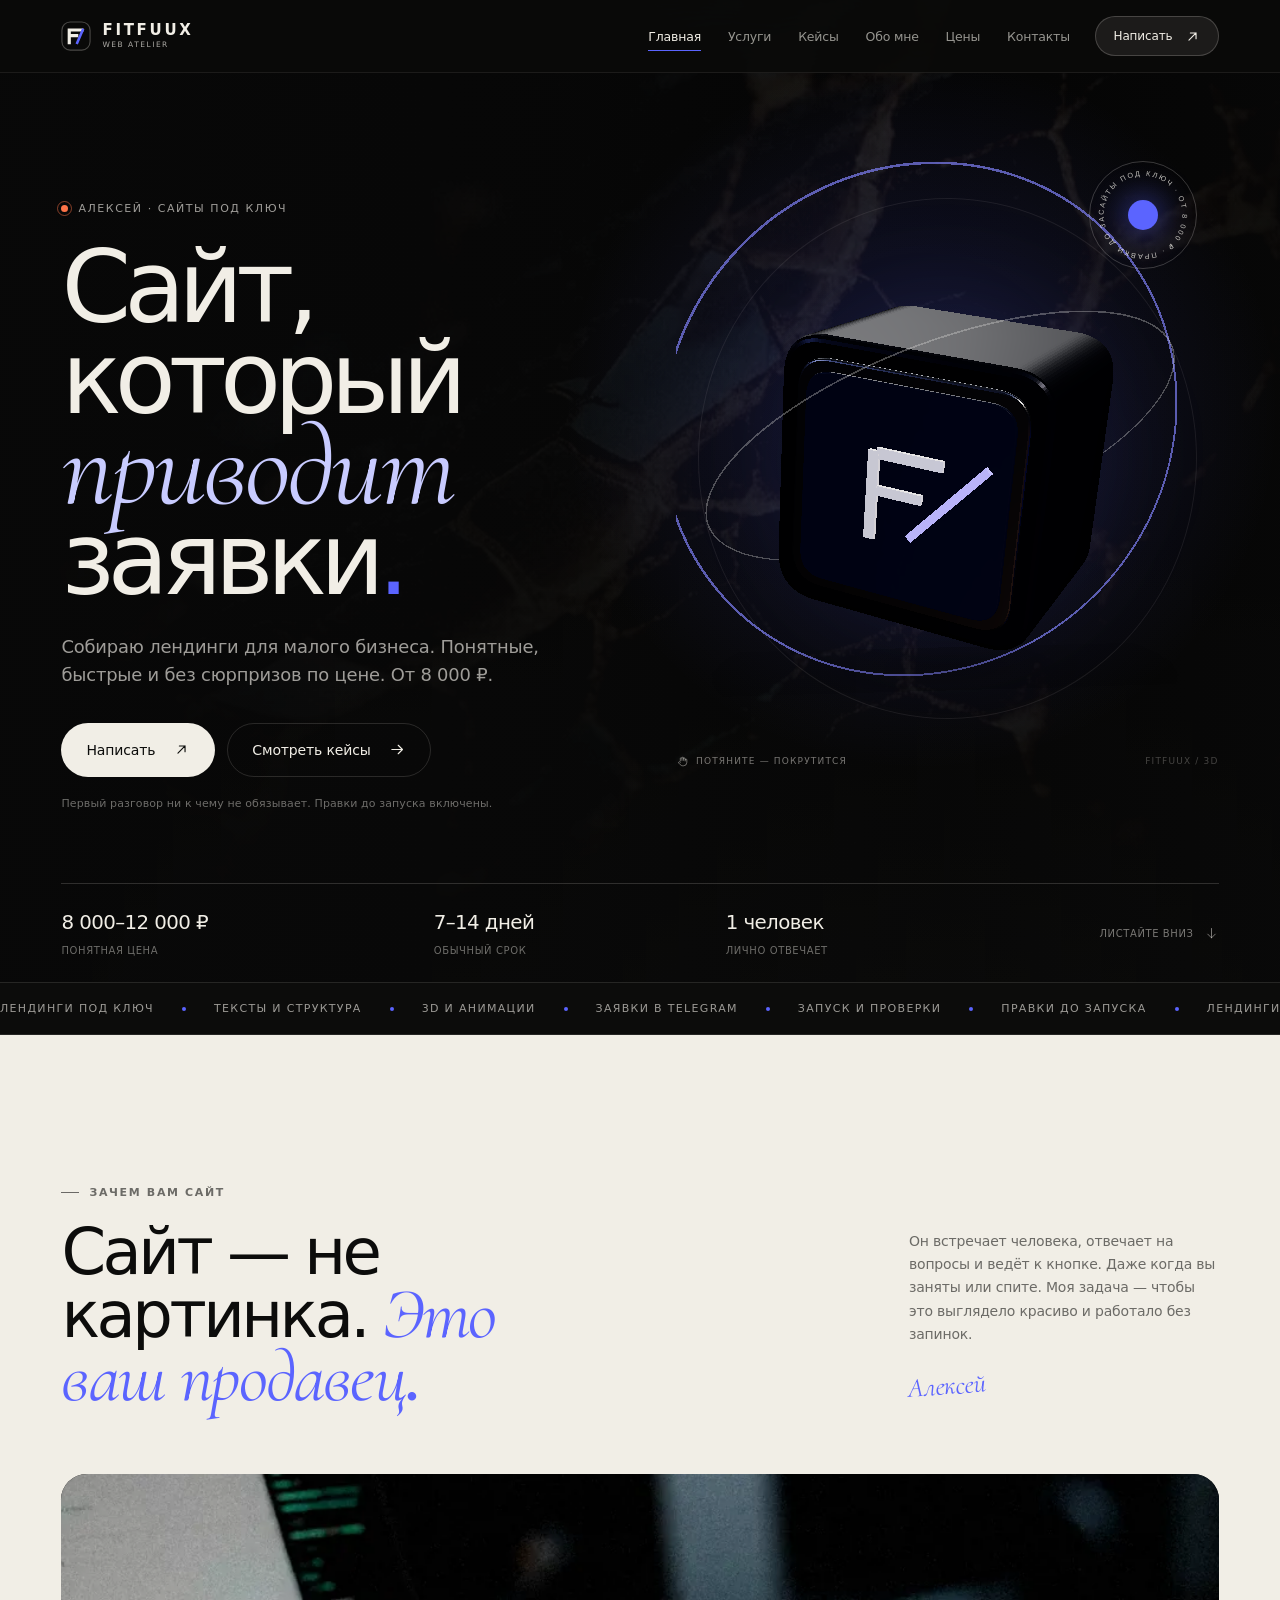
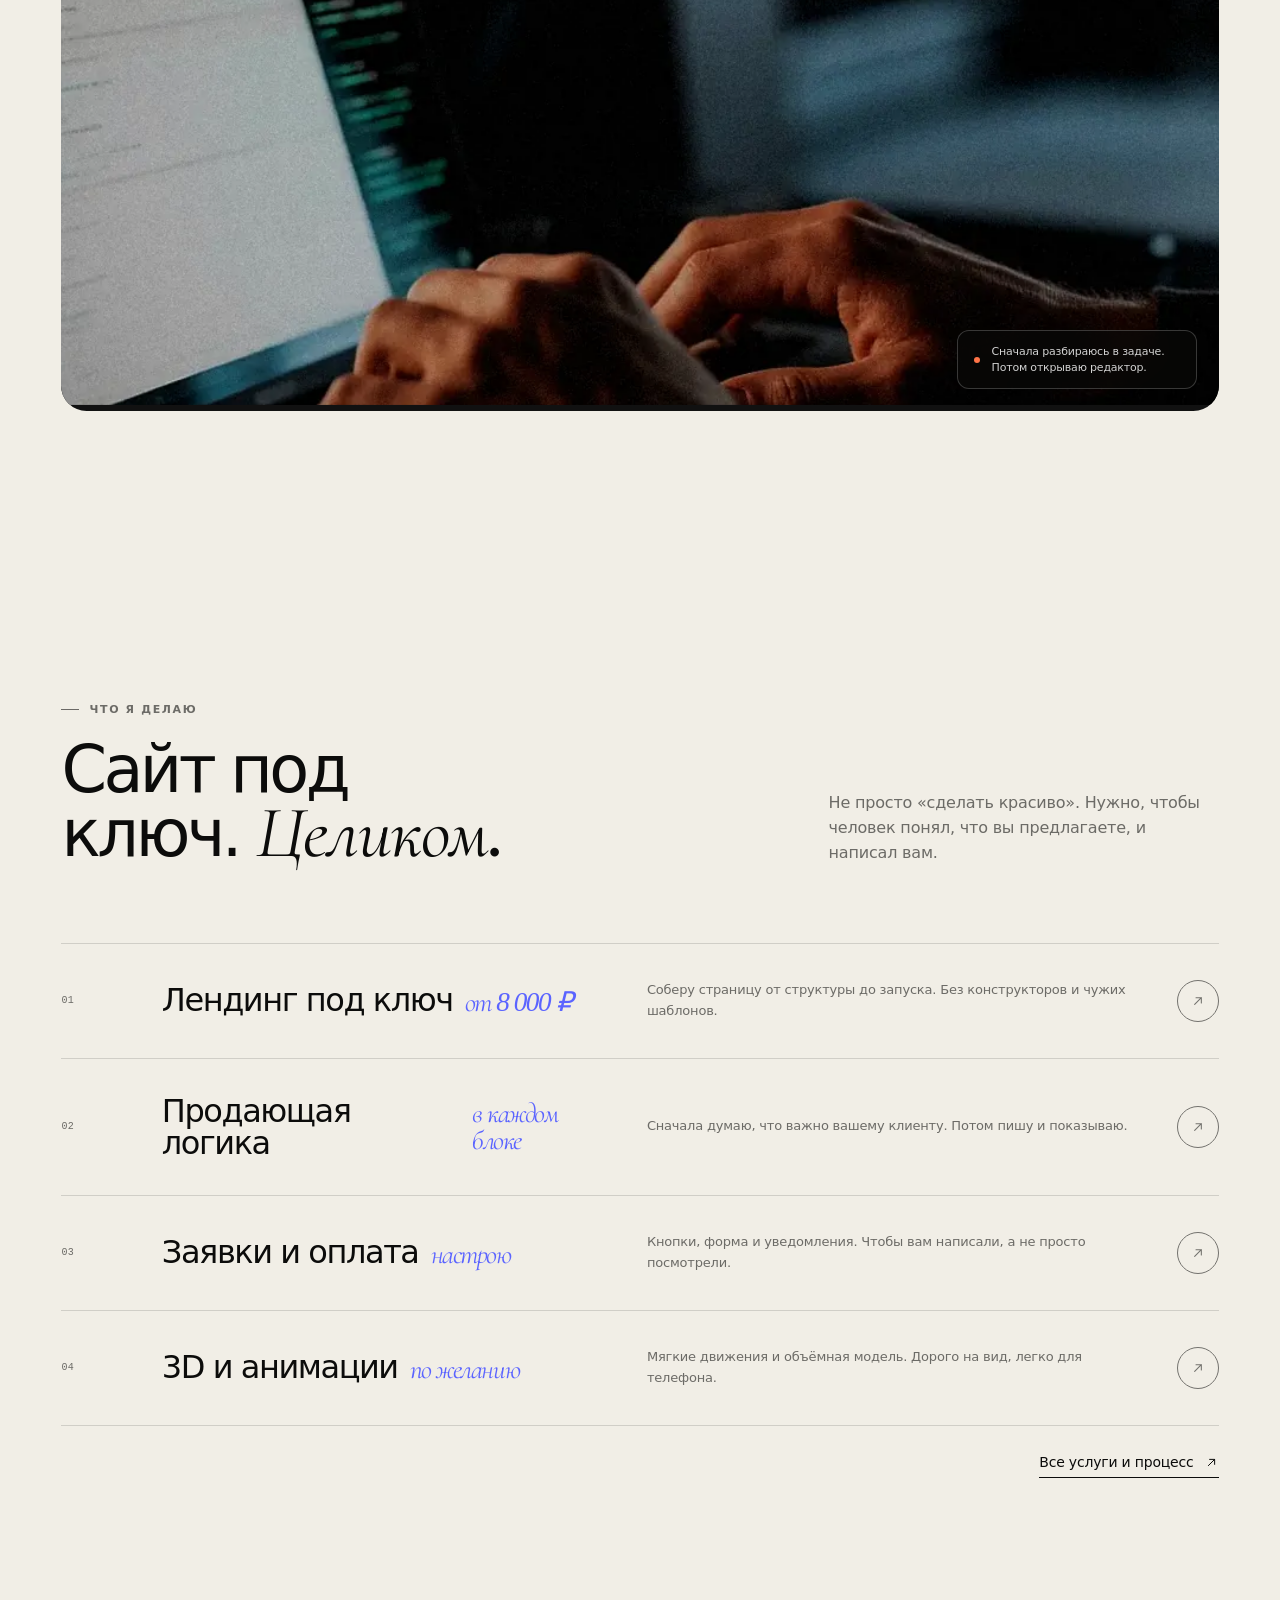
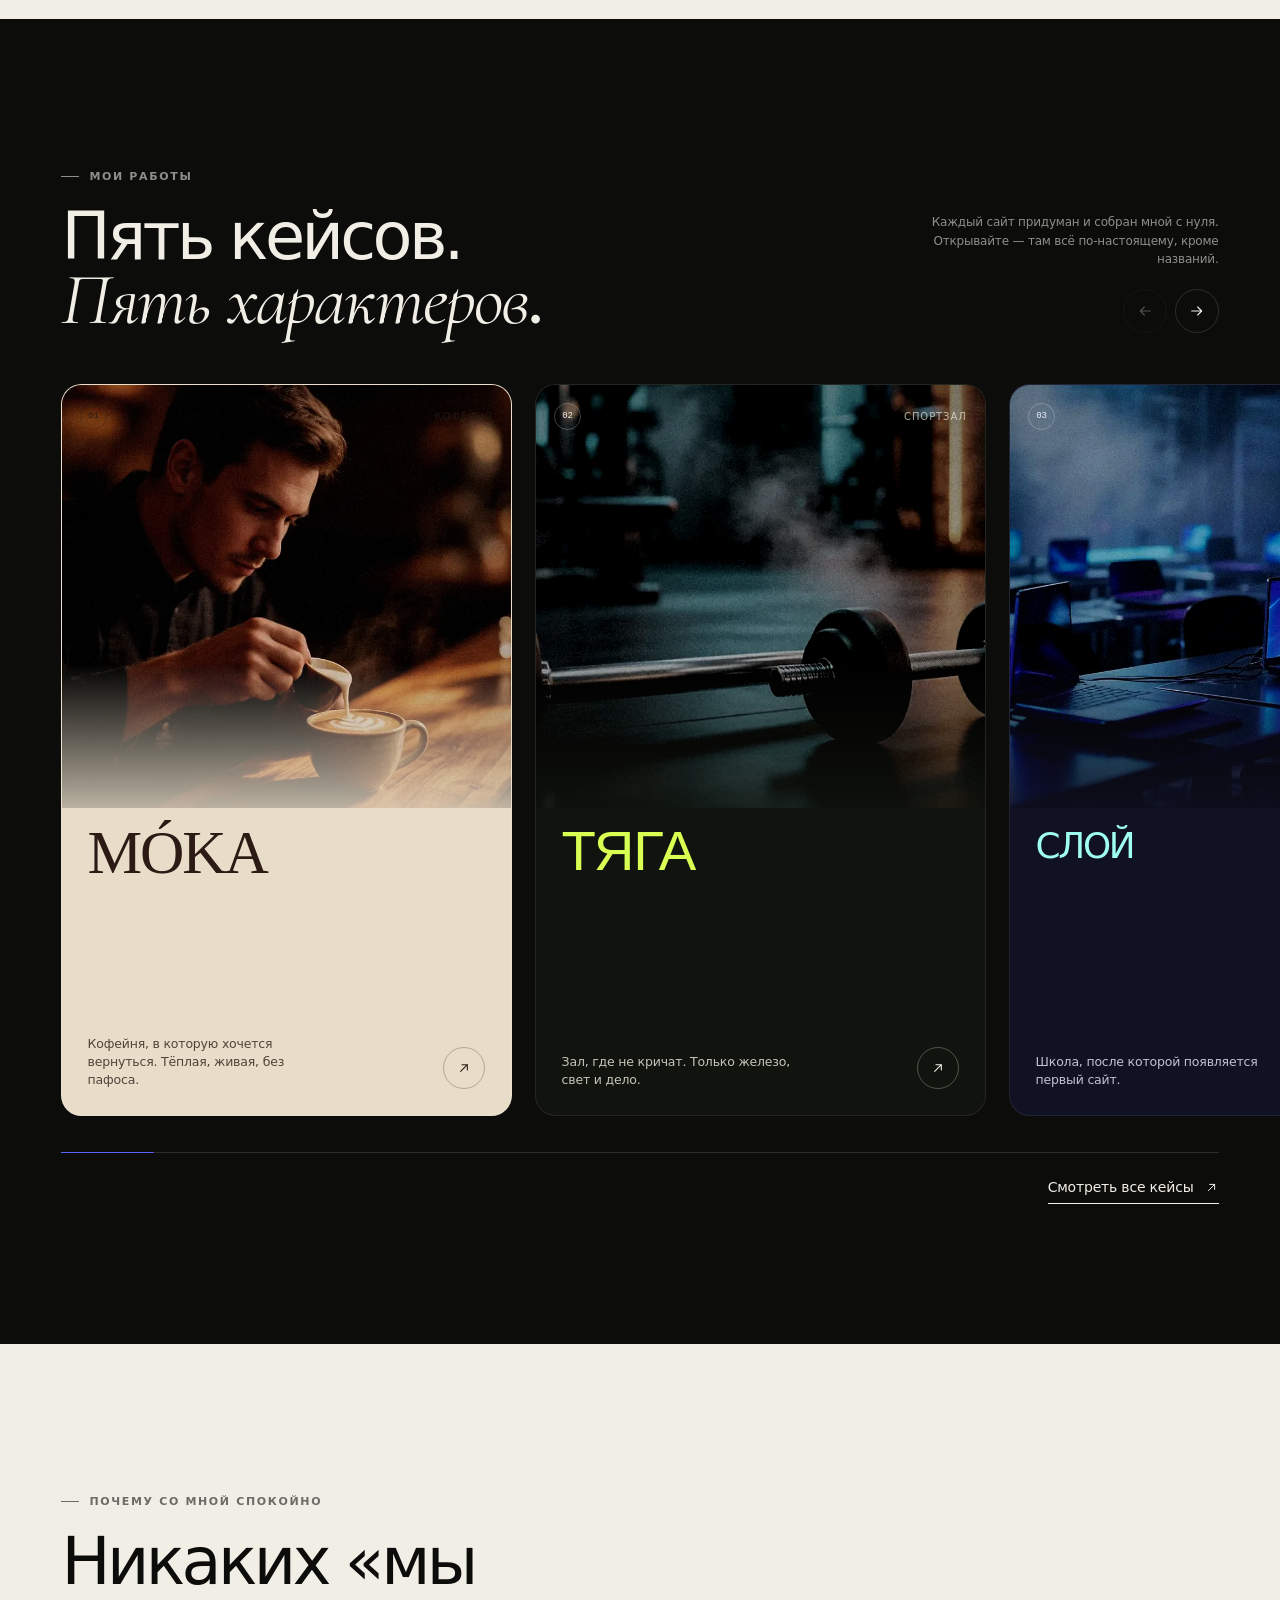
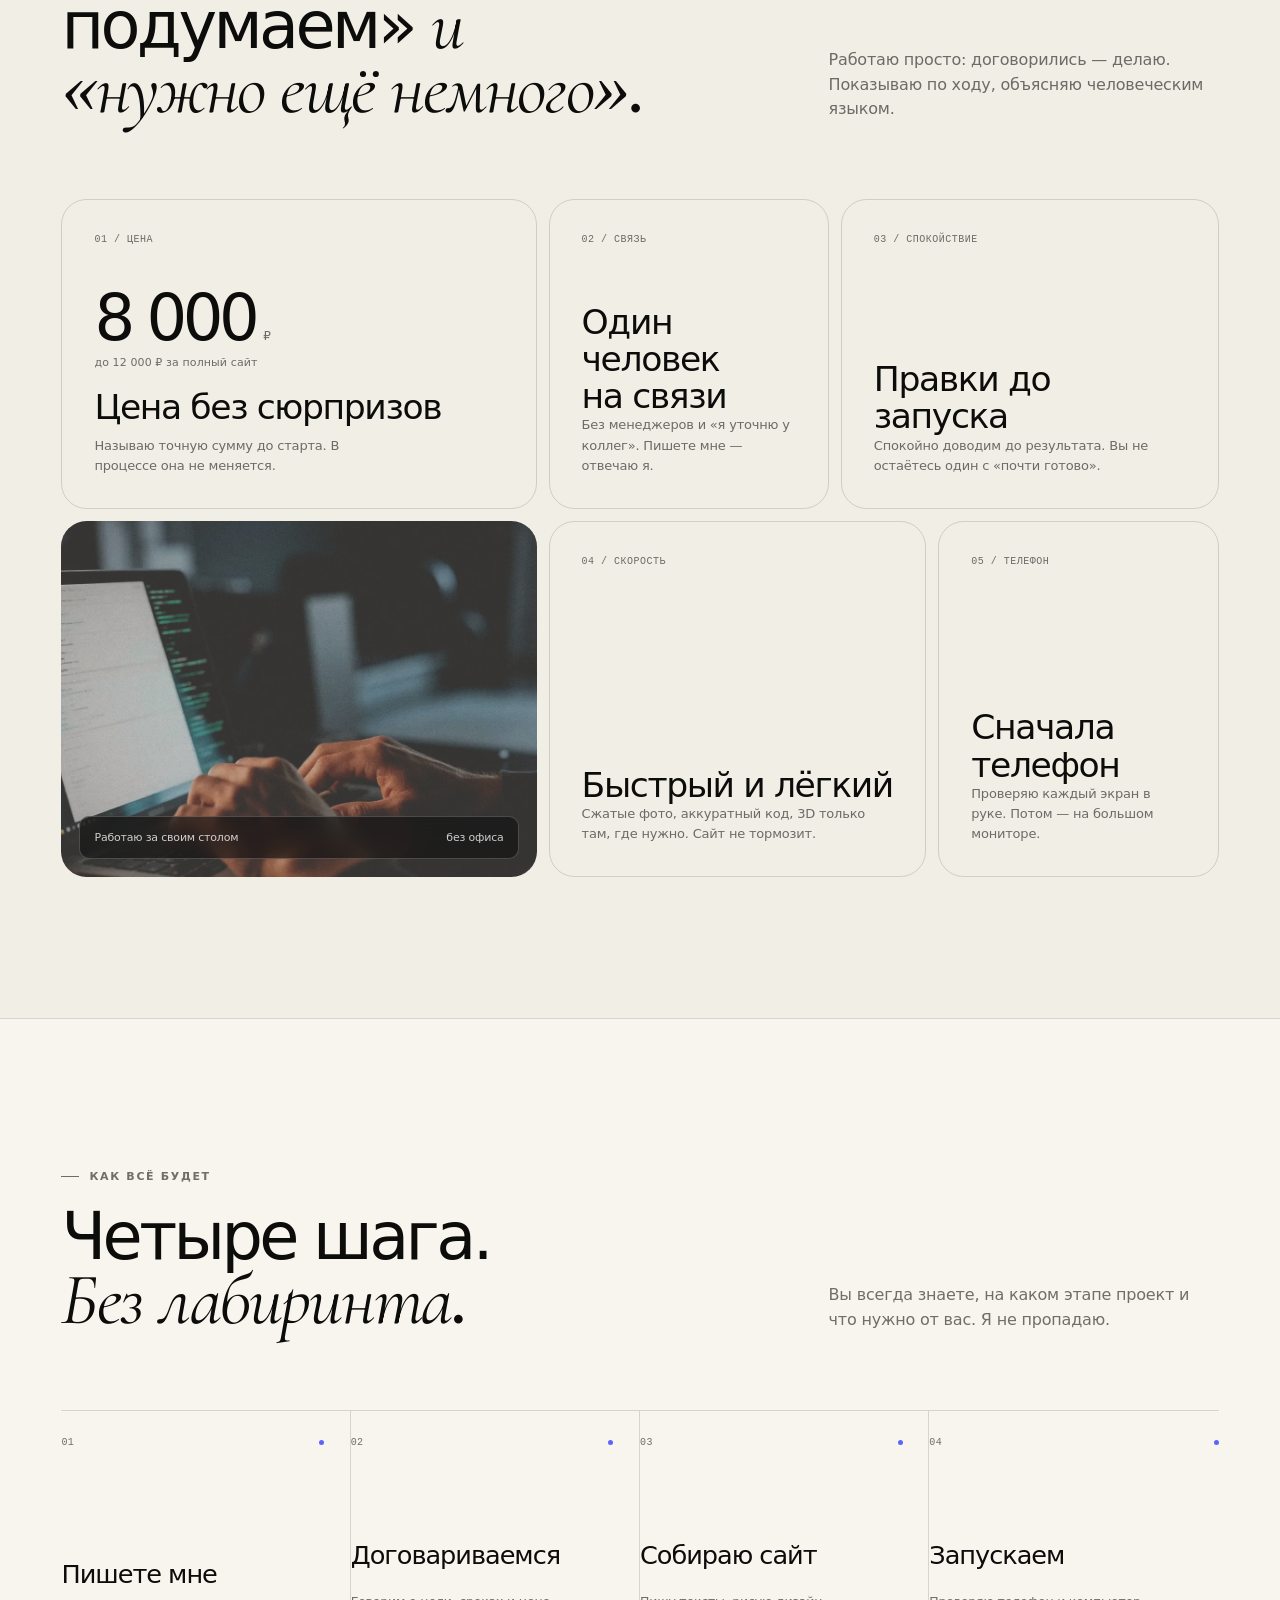
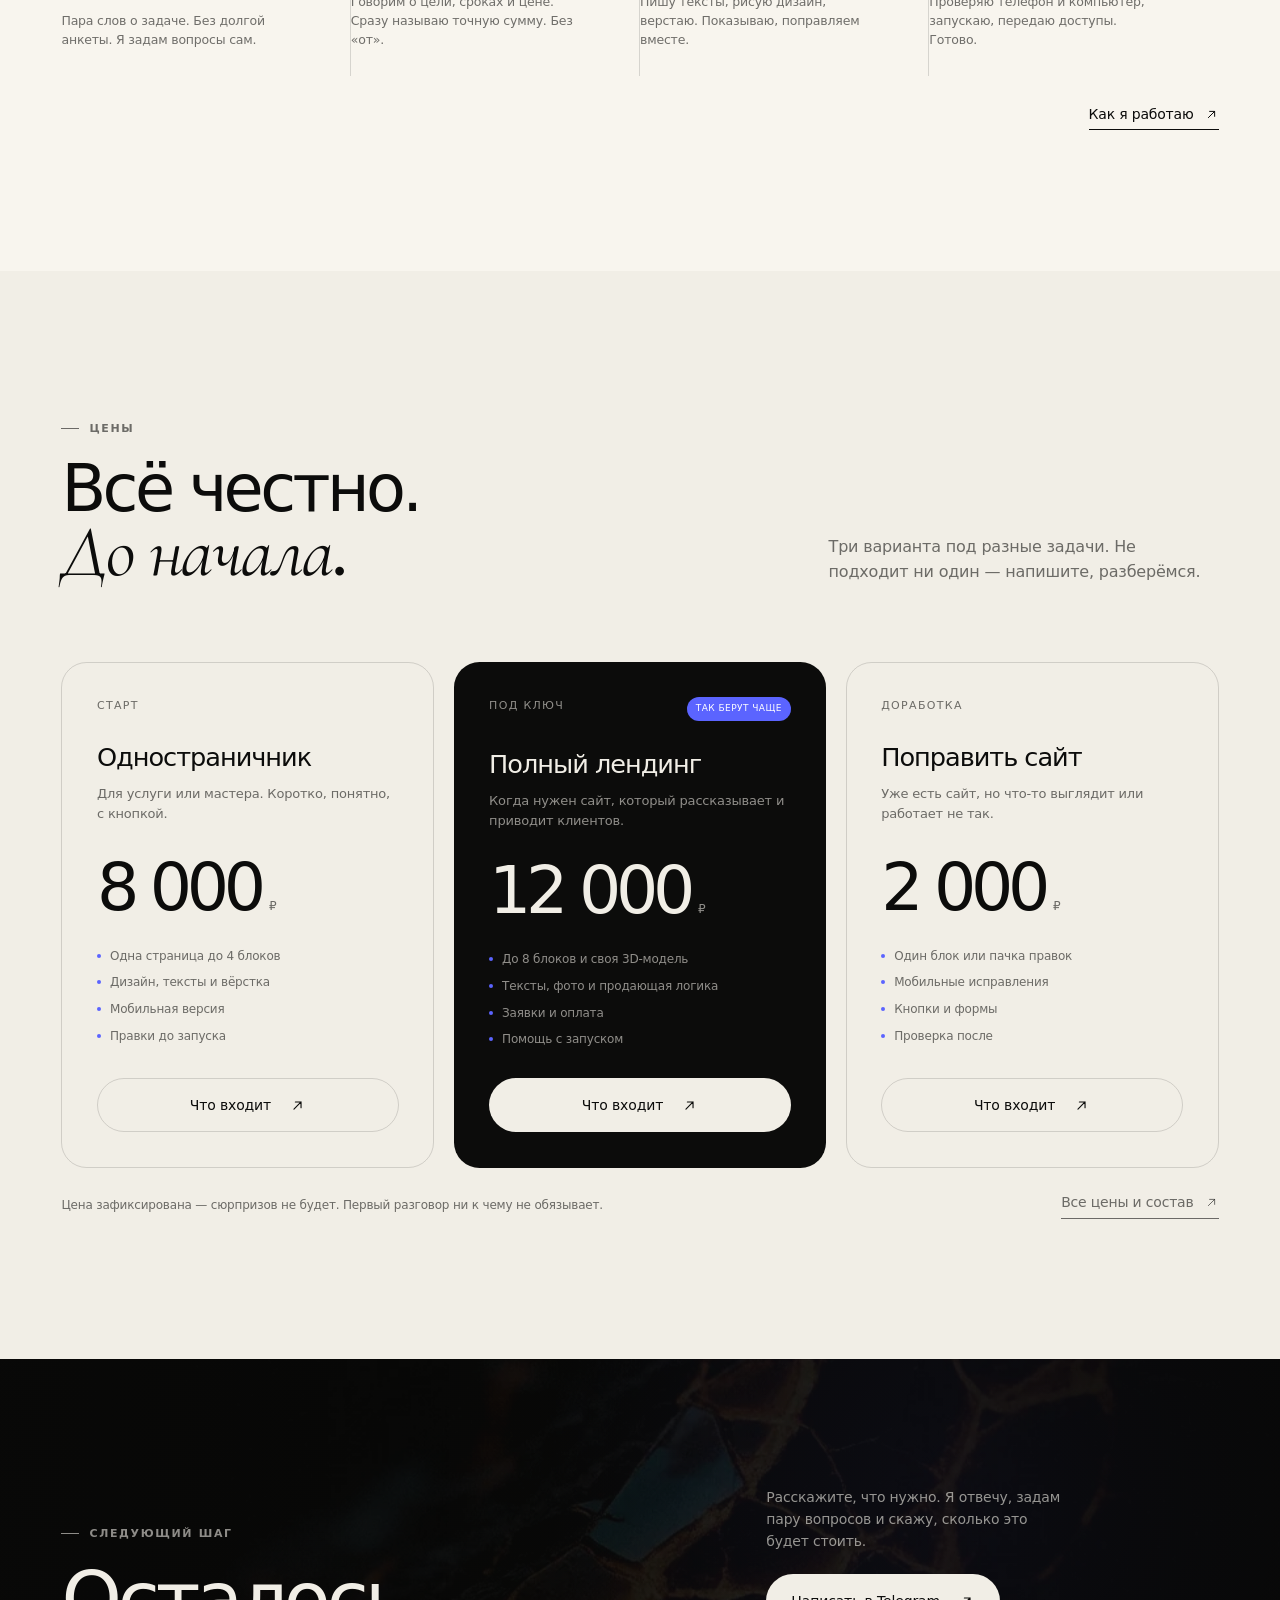
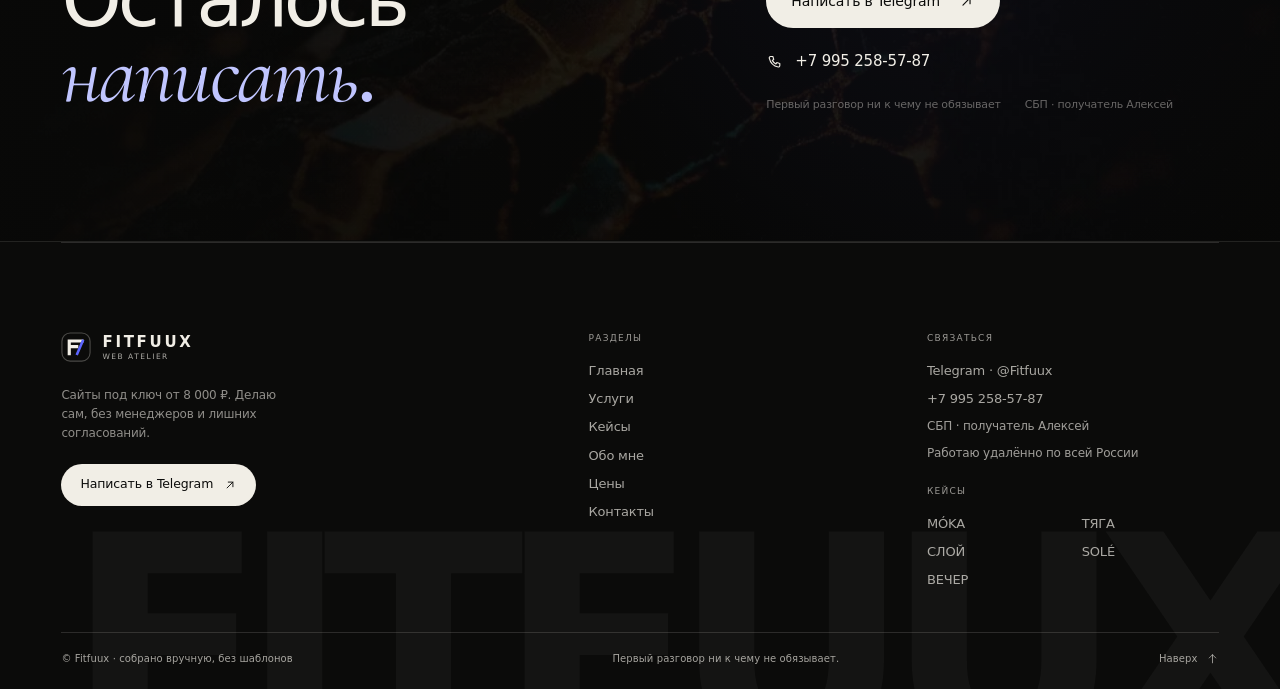
==== commit b5750d4a: "Анти-ИИ переработка: живые фото с плёночным зерном, премиальные ховеры, параллакс, человеческие текс" ====
--- a/index.html
+++ b/index.html
@@ -95,7 +95,7 @@
 
 <section class="hero hero--home" aria-labelledby="home-title">
   <div class="hero__bg" aria-hidden="true">
-    <img src="assets/img/cta-dark-1024.webp" srcset="assets/img/cta-dark-480.webp 480w, assets/img/cta-dark-800.webp 800w, assets/img/cta-dark-1024.webp 1024w" sizes="100vw" width="1024" height="576" alt="" loading="eager" decoding="async" fetchpriority="high">
+    <img src="assets/img/cta-dark-1024.webp" srcset="assets/img/cta-dark-480.webp 480w, assets/img/cta-dark-800.webp 800w, assets/img/cta-dark-1024.webp 1024w" sizes="100vw" width="1024" height="576" alt="" loading="eager" decoding="async" fetchpriority="high" data-parallax="14">
   </div>
   <div class="shell hero__inner">
     <div class="hero__copy reveal">
@@ -149,7 +149,7 @@
       </div>
     </div>
     <div class="manifesto-media reveal" data-reveal-delay="1">
-      <img src="assets/img/studio-work-1024.webp" srcset="assets/img/studio-work-480.webp 480w, assets/img/studio-work-800.webp 800w, assets/img/studio-work-1024.webp 1024w" sizes="(max-width: 820px) 100vw, 100vw" width="1024" height="768" alt="Рабочий процесс: руки, ноутбук и свет в мастерской" loading="lazy" decoding="async">
+      <img src="assets/img/studio-work-1024.webp" srcset="assets/img/studio-work-480.webp 480w, assets/img/studio-work-800.webp 800w, assets/img/studio-work-1024.webp 1024w" sizes="(max-width: 820px) 100vw, 100vw" width="1024" height="768" alt="Рабочий процесс: руки, ноутбук и свет в мастерской" loading="lazy" decoding="async" data-parallax="7">
       <div class="manifesto-media__tag"><span class="dot"></span><span>Сначала разбираюсь в задаче. Потом открываю редактор.</span></div>
     </div>
   </div>
@@ -214,7 +214,7 @@
       <span class="work-card__brand">MÓKA</span>
       <div class="work-card__row">
         <p class="work-card__desc">Кофейня, в которую хочется вернуться. Тёплая, живая, без пафоса.</p>
-        <span class="work-card__arrow"><svg  viewBox="0 0 24 24" fill="none" stroke="currentColor" stroke-width="1.6" stroke-linecap="round" stroke-linejoin="round" aria-hidden="true" focusable="false"><path d="M7 17 17 7M9 7h8v8"/></svg></span>
+        <span class="work-card__arrow"><span class="work-card__open">Открыть</span><svg  viewBox="0 0 24 24" fill="none" stroke="currentColor" stroke-width="1.6" stroke-linecap="round" stroke-linejoin="round" aria-hidden="true" focusable="false"><path d="M7 17 17 7M9 7h8v8"/></svg></span>
       </div>
     </div>
   </a><a  class="work-card work-card--tyaga" href="cases/tyaga.html">
@@ -229,7 +229,7 @@
       <span class="work-card__brand">ТЯГА</span>
       <div class="work-card__row">
         <p class="work-card__desc">Зал, где не кричат. Только железо, свет и дело.</p>
-        <span class="work-card__arrow"><svg  viewBox="0 0 24 24" fill="none" stroke="currentColor" stroke-width="1.6" stroke-linecap="round" stroke-linejoin="round" aria-hidden="true" focusable="false"><path d="M7 17 17 7M9 7h8v8"/></svg></span>
+        <span class="work-card__arrow"><span class="work-card__open">Открыть</span><svg  viewBox="0 0 24 24" fill="none" stroke="currentColor" stroke-width="1.6" stroke-linecap="round" stroke-linejoin="round" aria-hidden="true" focusable="false"><path d="M7 17 17 7M9 7h8v8"/></svg></span>
       </div>
     </div>
   </a><a  class="work-card work-card--sloy" href="cases/sloy.html">
@@ -244,7 +244,7 @@
       <span class="work-card__brand">СЛОЙ</span>
       <div class="work-card__row">
         <p class="work-card__desc">Школа, после которой появляется первый сайт.</p>
-        <span class="work-card__arrow"><svg  viewBox="0 0 24 24" fill="none" stroke="currentColor" stroke-width="1.6" stroke-linecap="round" stroke-linejoin="round" aria-hidden="true" focusable="false"><path d="M7 17 17 7M9 7h8v8"/></svg></span>
+        <span class="work-card__arrow"><span class="work-card__open">Открыть</span><svg  viewBox="0 0 24 24" fill="none" stroke="currentColor" stroke-width="1.6" stroke-linecap="round" stroke-linejoin="round" aria-hidden="true" focusable="false"><path d="M7 17 17 7M9 7h8v8"/></svg></span>
       </div>
     </div>
   </a><a  class="work-card work-card--sole" href="cases/sole.html">
@@ -259,7 +259,7 @@
       <span class="work-card__brand">SOLÉ</span>
       <div class="work-card__row">
         <p class="work-card__desc">Уход без лишних слов. Спокойно, мягко, по делу.</p>
-        <span class="work-card__arrow"><svg  viewBox="0 0 24 24" fill="none" stroke="currentColor" stroke-width="1.6" stroke-linecap="round" stroke-linejoin="round" aria-hidden="true" focusable="false"><path d="M7 17 17 7M9 7h8v8"/></svg></span>
+        <span class="work-card__arrow"><span class="work-card__open">Открыть</span><svg  viewBox="0 0 24 24" fill="none" stroke="currentColor" stroke-width="1.6" stroke-linecap="round" stroke-linejoin="round" aria-hidden="true" focusable="false"><path d="M7 17 17 7M9 7h8v8"/></svg></span>
       </div>
     </div>
   </a><a  class="work-card work-card--vecher" href="cases/vecher.html">
@@ -274,7 +274,7 @@
       <span class="work-card__brand">ВЕЧЕР</span>
       <div class="work-card__row">
         <p class="work-card__desc">Ресторан, где ужин важнее телефона.</p>
-        <span class="work-card__arrow"><svg  viewBox="0 0 24 24" fill="none" stroke="currentColor" stroke-width="1.6" stroke-linecap="round" stroke-linejoin="round" aria-hidden="true" focusable="false"><path d="M7 17 17 7M9 7h8v8"/></svg></span>
+        <span class="work-card__arrow"><span class="work-card__open">Открыть</span><svg  viewBox="0 0 24 24" fill="none" stroke="currentColor" stroke-width="1.6" stroke-linecap="round" stroke-linejoin="round" aria-hidden="true" focusable="false"><path d="M7 17 17 7M9 7h8v8"/></svg></span>
       </div>
     </div>
   </a>
@@ -400,7 +400,7 @@
   </div>
 </section>
 <section class="cta-band">
-  <img src="assets/img/cta-dark-1024.webp" srcset="assets/img/cta-dark-480.webp 480w, assets/img/cta-dark-800.webp 800w, assets/img/cta-dark-1024.webp 1024w" sizes="100vw" width="1024" height="576" alt="" loading="lazy" decoding="async" class="cta-band__bg">
+  <img src="assets/img/cta-dark-1024.webp" srcset="assets/img/cta-dark-480.webp 480w, assets/img/cta-dark-800.webp 800w, assets/img/cta-dark-1024.webp 1024w" sizes="100vw" width="1024" height="576" alt="" loading="lazy" decoding="async" class="cta-band__bg" data-parallax="10">
   <div class="shell">
     <div class="cta-band__inner">
       <div>
@@ -452,7 +452,7 @@
       </div>
     </div>
     <div class="footer-bottom">
-      <span>© Fitfuux · «Создано Fitfuux»</span>
+      <span>© Fitfuux · собрано вручную, без шаблонов</span>
       <span>Первый разговор ни к чему не обязывает.</span>
       <a href="#top">Наверх <svg  viewBox="0 0 24 24" fill="none" stroke="currentColor" stroke-width="1.6" stroke-linecap="round" stroke-linejoin="round" aria-hidden="true" focusable="false"><path d="M12 20V5M6 11l6-6 6 6"/></svg></a>
     </div>
--- a/assets/css/site.min.css
+++ b/assets/css/site.min.css
@@ -1 +1 @@
-:root{--font-sans:'Onest','Segoe UI',system-ui,-apple-system,sans-serif;--font-serif:'Cormorant Garamond',Georgia,serif;--ink:#0c0c0b;--ink-2:#171716;--ink-3:#222220;--paper:#f1eee6;--paper-2:#e8e3d8;--cream:#f8f5ee;--white:#fff;--accent:#5b64ff;--accent-deep:#3d46e8;--warm:#ff7448;--line-dark:rgba(244,241,234,0.14);--line-light:rgba(12,12,11,0.14);--mute-dark:rgba(244,241,234,0.57);--mute-light:rgba(12,12,11,0.58);--header-h:72px;--gutter:clamp(20px,4.8vw,72px);--radius:clamp(16px,2vw,28px);--ease:cubic-bezier(0.22,1,0.36,1);--ease-soft:cubic-bezier(0.33,1,0.68,1);--section-y:clamp(76px,11vw,160px);--measure:62ch;color-scheme:light}*,*::before,*::after{box-sizing:border-box}html{scroll-behavior:smooth;-webkit-text-size-adjust:100%;scrollbar-color:var(--accent) rgba(0,0,0,0.08)}main [id],#main{scroll-margin-top:calc(var(--header-h) + 24px)}body{margin:0;min-width:300px;background:var(--paper);color:var(--ink);font-family:var(--font-sans);font-size:16px;font-weight:400;line-height:1.55;letter-spacing:-.012em;overflow-x:clip;-webkit-font-smoothing:antialiased;text-rendering:optimizeLegibility}body.menu-open{overflow:hidden}::selection{background:var(--accent);color:#fff}img,svg,video,canvas{display:block;max-width:100%}img{height:auto;font-style:italic;background:#171717}a{color:inherit;text-decoration:none}button,input,textarea,select{font:inherit;color:inherit}button{border:0;background:0;cursor:pointer}p,h1,h2,h3,h4,figure,blockquote{margin:0}ul,ol{margin:0;padding:0}li{list-style:none}:focus-visible{outline:2px solid var(--accent);outline-offset:4px}@media(prefers-reduced-motion:reduce){html{scroll-behavior:auto}*,*::before,*::after{animation-duration:.001ms !important;animation-iteration-count:1 !important;transition-duration:.001ms !important;scroll-behavior:auto !important}}.shell{width:min(100%,1520px);margin-inline:auto;padding-inline:var(--gutter)}.shell--narrow{width:min(100%,1140px)}.shell--text{width:min(100%,880px)}.section{position:relative;padding-block:var(--section-y)}.section--tight{padding-block:clamp(54px,7vw,96px)}.section--dark{background:var(--ink);color:var(--paper)}.section--paper{background:var(--paper);color:var(--ink)}.section--cream{background:var(--cream);color:var(--ink)}.section--line{border-top:1px solid var(--line-light)}.section--dark.section--line{border-top-color:var(--line-dark)}.section-head{display:grid;grid-template-columns:minmax(0,1.25fr) minmax(240px,0.75fr);gap:clamp(28px,6vw,100px);align-items:end;margin-bottom:clamp(44px,6vw,82px)}.section-head--center{display:block;max-width:900px;margin-inline:auto;text-align:center}.section-head h2{max-width:15ch}.section-head--wide h2{max-width:18ch}.section-head__aside{max-width:390px;justify-self:end;color:var(--mute-light)}.section--dark .section-head__aside{color:var(--mute-dark)}.eyebrow{display:inline-flex;align-items:center;gap:10px;margin-bottom:22px;color:var(--mute-light);font-size:11px;font-weight:600;letter-spacing:.15em;line-height:1.2;text-transform:uppercase}.eyebrow::before{width:18px;height:1px;background:currentColor;content:''}.section--dark .eyebrow,.eyebrow--light{color:var(--mute-dark)}.eyebrow--accent{color:var(--accent)}.eyebrow--accent::before{background:var(--accent)}h1,h2,h3,h4{font-weight:500;letter-spacing:-.055em;line-height:.98;text-wrap:balance}h1{font-size:clamp(52px,8.2vw,124px)}h2{font-size:clamp(38px,5.1vw,78px)}h3{font-size:clamp(23px,2.4vw,36px);letter-spacing:-.04em;line-height:1.08}h4{font-size:clamp(18px,1.4vw,21px);letter-spacing:-.02em;line-height:1.25}.serif{font-family:var(--font-serif);font-size:1.12em;font-style:italic;font-weight:400;letter-spacing:-.025em;line-height:.82}.serif--roman{font-style:normal}.h1-outline{color:transparent;-webkit-text-stroke:1px currentColor}.lead{max-width:52ch;color:var(--mute-light);font-size:clamp(17px,1.55vw,21px);line-height:1.55;letter-spacing:-.01em}.section--dark .lead{color:var(--mute-dark)}.lead--large{font-size:clamp(20px,2.1vw,28px);line-height:1.45}.muted{color:var(--mute-light)}.section--dark .muted{color:var(--mute-dark)}.small{font-size:13px;line-height:1.45}.mono{font-family:ui-monospace,'Cascadia Code','SFMono-Regular',Consolas,monospace;font-size:11px;letter-spacing:.04em;text-transform:uppercase}.max-60{max-width:60ch}.max-48{max-width:48ch}.align-end{align-self:end}.section-number{color:var(--mute-light);font-family:ui-monospace,'Cascadia Code',Consolas,monospace;font-size:11px;letter-spacing:.04em}.section--dark .section-number{color:var(--mute-dark)}.accent{color:var(--accent)}.sr-only{position:absolute;width:1px;height:1px;padding:0;margin:-1px;overflow:hidden;clip:rect(0,0,0,0);white-space:nowrap;border:0}.skip-link{position:fixed;top:10px;left:10px;z-index:500;padding:12px 18px;border-radius:999px;background:var(--accent);color:#fff;font-size:13px;transform:translateY(-150%);transition:transform .2s var(--ease)}.skip-link:focus{transform:translateY(0)}.btn{--btn-bg:var(--accent);--btn-fg:#fff;--btn-border:transparent;display:inline-flex;align-items:center;justify-content:center;gap:18px;min-height:54px;padding:0 24px;border:1px solid var(--btn-border);border-radius:999px;background:var(--btn-bg);color:var(--btn-fg);font-size:14px;font-weight:500;letter-spacing:-.01em;line-height:1;white-space:nowrap;transition:background .35s var(--ease),color .35s var(--ease),border-color .35s var(--ease),transform .35s var(--ease)}.btn svg{width:17px;height:17px;flex:none;transition:transform .35s var(--ease)}.btn:hover{transform:translateY(-2px)}.btn:hover svg{transform:translate(3px,-3px)}.btn:active{transform:translateY(0)}.btn--light{--btn-bg:var(--paper);--btn-fg:var(--ink)}.btn--light:hover{--btn-bg:var(--accent);--btn-fg:#fff}.btn--dark{--btn-bg:var(--ink);--btn-fg:var(--paper)}.btn--dark:hover{--btn-bg:var(--accent);--btn-fg:#fff}.btn--ghost{--btn-bg:transparent;--btn-fg:var(--ink);--btn-border:var(--line-light)}.btn--ghost:hover{--btn-bg:var(--ink);--btn-fg:var(--paper);--btn-border:var(--ink)}.section--dark .btn--ghost{--btn-fg:var(--paper);--btn-border:var(--line-dark)}.section--dark .btn--ghost:hover{--btn-bg:var(--paper);--btn-fg:var(--ink);--btn-border:var(--paper)}.btn--small{min-height:42px;padding-inline:18px;font-size:12.5px;gap:10px}.btn--small svg{width:14px;height:14px}.btn[disabled]{cursor:wait;opacity:.65}.text-link{display:inline-flex;align-items:center;gap:10px;padding-bottom:4px;border-bottom:1px solid currentColor;font-size:14px;transition:color .25s ease,gap .25s var(--ease)}.text-link svg{width:15px;height:15px}.text-link:hover{gap:16px;color:var(--accent)}.tags{display:flex;flex-wrap:wrap;gap:8px}.tag{display:inline-flex;align-items:center;min-height:32px;padding:0 12px;border:1px solid var(--line-light);border-radius:999px;color:var(--mute-light);font-size:11px;font-weight:500;letter-spacing:.04em;white-space:nowrap}.section--dark .tag{border-color:var(--line-dark);color:var(--mute-dark)}.dot{display:inline-block;width:6px;height:6px;border-radius:50%;background:var(--accent)}.rule{width:100%;height:1px;border:0;background:var(--line-light)}.section--dark .rule{background:var(--line-dark)}.photo{position:relative;overflow:hidden;border-radius:var(--radius);background:#181818}.photo img{width:100%;height:100%;object-fit:cover}.photo::after{position:absolute;inset:0;border:1px solid rgba(255,255,255,0.12);border-radius:inherit;pointer-events:none;content:''}.photo-cover{position:absolute;inset:0;width:100%;height:100%;object-fit:cover}.media-caption{display:flex;justify-content:space-between;gap:20px;margin-top:12px;color:var(--mute-light);font-size:11px;letter-spacing:.03em;text-transform:uppercase}.section--dark .media-caption{color:var(--mute-dark)}.site-header{position:fixed;inset:0 0 auto;z-index:100;color:var(--paper);background:rgba(10,10,9,0.92);border-bottom:1px solid rgba(244,241,234,0.08);-webkit-backdrop-filter:blur(18px) saturate(130%);backdrop-filter:blur(18px) saturate(130%);transition:background .35s var(--ease),border-color .35s var(--ease)}.site-header.is-scrolled{background:rgba(8,8,7,0.97);border-bottom-color:rgba(244,241,234,0.13)}.header__inner{display:flex;min-height:var(--header-h);align-items:center;justify-content:space-between;gap:clamp(16px,2vw,34px)}.brand{display:inline-flex;min-width:0;align-items:center;gap:11px;flex:none}.brand__mark{width:30px;height:30px;flex:none}.brand__name{display:flex;flex-direction:column;gap:3px;line-height:1}.brand__word{font-size:15px;font-weight:600;letter-spacing:.18em;line-height:1}.brand__meta{color:rgba(244,241,234,0.7);font-size:7.5px;font-weight:500;letter-spacing:.2em;line-height:1;text-transform:uppercase}.nav{display:flex;align-items:center;gap:clamp(16px,2.1vw,34px);margin-left:auto}.nav a{position:relative;color:rgba(244,241,234,0.6);font-size:12.5px;font-weight:450;line-height:1.2;transition:color .25s ease}.nav a::after{position:absolute;right:0;bottom:-7px;left:0;height:1px;background:var(--accent);content:'';transform:scaleX(0);transform-origin:right;transition:transform .35s var(--ease)}.nav a:hover,.nav a[aria-current='page']{color:var(--paper)}.nav a:hover::after,.nav a[aria-current='page']::after{transform:scaleX(1);transform-origin:left}.header__actions{display:flex;align-items:center;gap:10px;flex:none}.btn--header{min-height:40px;padding:0 17px;border:1px solid rgba(244,241,234,0.2);background:rgba(244,241,234,0.08);color:var(--paper);font-size:12px;gap:11px}.btn--header:hover{background:var(--paper);color:var(--ink);border-color:var(--paper)}.menu-toggle{display:none;width:46px;height:40px;align-items:center;justify-content:center;border:1px solid rgba(244,241,234,0.2);border-radius:999px;color:var(--paper)}.menu-toggle__lines{position:relative;width:15px;height:9px}.menu-toggle__lines::before,.menu-toggle__lines::after{position:absolute;left:0;width:100%;height:1px;background:currentColor;content:''}.menu-toggle__lines::before{top:0}.menu-toggle__lines::after{bottom:0}.header-line{position:absolute;right:0;bottom:-1px;left:0;height:1px;overflow:hidden;pointer-events:none}.header-line span{display:block;width:100%;height:100%;background:var(--accent);transform:scaleX(0);transform-origin:left}.menu{width:100%;max-width:none;height:100dvh;max-height:none;margin:0;padding:0;border:0;background:var(--ink);color:var(--paper);opacity:0;transform:translateY(-12px);transition:opacity .35s var(--ease),transform .35s var(--ease)}.menu[open]{opacity:1;transform:translateY(0)}.menu::backdrop{background:rgba(0,0,0,0.55);-webkit-backdrop-filter:blur(8px);backdrop-filter:blur(8px)}.menu__inner{display:flex;width:min(100%,1520px);height:100%;margin-inline:auto;padding:0 var(--gutter) max(22px,env(safe-area-inset-bottom));flex-direction:column}.menu__top{display:flex;height:var(--header-h);flex:none;align-items:center;justify-content:space-between;border-bottom:1px solid var(--line-dark)}.menu__close{display:inline-flex;width:46px;height:46px;align-items:center;justify-content:center;border:1px solid var(--line-dark);border-radius:50%;color:var(--paper);transition:background .25s ease,color .25s ease}.menu__close:hover{background:var(--paper);color:var(--ink)}.menu__close svg{width:18px;height:18px}.menu__body{display:flex;min-height:0;flex:1;flex-direction:column;justify-content:center;padding-block:34px;overflow-y:auto}.menu__label{margin-bottom:20px;color:var(--mute-dark);font-size:11px;font-weight:500;letter-spacing:.15em;text-transform:uppercase}.menu__nav{display:flex;flex-direction:column}.menu__nav a{display:flex;align-items:baseline;gap:18px;padding:9px 0;font-size:clamp(32px,8.5vw,70px);font-weight:400;letter-spacing:-.055em;line-height:1;transition:color .2s ease,transform .3s var(--ease)}.menu__nav a span{width:24px;color:var(--mute-dark);font-family:ui-monospace,monospace;font-size:10px;letter-spacing:.04em}.menu__nav a:hover{color:#aab1ff;transform:translateX(8px)}.menu__foot{display:flex;flex-wrap:wrap;align-items:flex-end;justify-content:space-between;gap:18px;margin-top:34px;padding-top:22px;border-top:1px solid var(--line-dark)}.menu__contacts{display:flex;flex-direction:column;gap:6px;color:var(--paper);font-size:14px}.menu__contacts a:hover{color:#aab1ff}.menu__note{max-width:230px;color:var(--mute-dark);font-size:11px;line-height:1.5}.mobile-cta{position:fixed;right:16px;bottom:max(14px,env(safe-area-inset-bottom));left:16px;z-index:80;display:none;min-height:56px;padding:0 20px;align-items:center;justify-content:space-between;gap:12px;border:1px solid rgba(255,255,255,0.14);border-radius:999px;background:rgba(12,12,11,0.94);color:var(--paper);font-size:14px;font-weight:500;box-shadow:0 16px 50px rgba(0,0,0,0.26);-webkit-backdrop-filter:blur(14px);backdrop-filter:blur(14px);opacity:0;transform:translateY(110%);transition:opacity .35s var(--ease),transform .35s var(--ease)}.mobile-cta.is-visible{opacity:1;transform:translateY(0)}.mobile-cta span{color:var(--mute-dark);font-size:11px}.mobile-cta svg{width:17px;height:17px;color:#fff}.scene{position:relative;width:100%;height:100%;min-height:320px;isolation:isolate;touch-action:pan-y;user-select:none;-webkit-user-select:none}.scene__canvas{position:absolute;inset:0;z-index:2;width:100%;height:100%;cursor:grab;opacity:0;outline:0;touch-action:pan-y;transition:opacity .9s var(--ease)}.scene__canvas:active,.scene.is-grabbing .scene__canvas{cursor:grabbing}.scene.is-ready .scene__canvas{opacity:1}.scene__fallback{position:absolute;inset:0;z-index:1;display:grid;place-items:center;opacity:1;transition:opacity .8s var(--ease)}.scene.is-ready .scene__fallback{opacity:0;pointer-events:none}.scene__fallback img{width:100%;height:100%;object-fit:contain;background:transparent}.scene__fallback--cover img{object-fit:cover;filter:brightness(0.78) contrast(1.02);border-radius:inherit}.scene__fallback--cover::after{position:absolute;inset:0;background:radial-gradient(circle at 50% 45%,transparent 28%,rgba(0,0,0,0.2));border-radius:inherit;content:''}.scene__hud{position:absolute;right:0;bottom:0;left:0;z-index:3;display:flex;align-items:center;justify-content:space-between;gap:12px;pointer-events:none;color:rgba(244,241,234,0.48);font-size:9px;letter-spacing:.13em;text-transform:uppercase}.scene__hint{display:inline-flex;align-items:center;gap:7px;opacity:0;transition:opacity .5s ease .5s}.scene.is-ready .scene__hint{opacity:1}.scene__hint svg{width:13px;height:13px}.scene__label{opacity:.55}.scene.is-fallback .scene__hint{display:none}.scene--light-hud .scene__hud{color:rgba(12,12,11,0.44)}.scene-stage{position:relative;height:100%;min-height:420px}.scene-stage--framed{overflow:hidden;border:1px solid var(--line-dark);border-radius:var(--radius);background:radial-gradient(circle at 50% 42%,rgba(128,141,255,0.22),transparent 56%),#111215}.scene-stage--framed .scene{min-height:0}.scene-stage--light{border-color:var(--line-light);background:radial-gradient(circle at 50% 40%,rgba(91,100,255,0.16),transparent 58%),#e7e2d7}.hero{position:relative;overflow:clip;background:var(--ink);color:var(--paper);padding-top:calc(var(--header-h) + clamp(24px, 4vw, 54px))}.hero__bg{position:absolute;inset:0;z-index:0;overflow:hidden;pointer-events:none}.hero__bg img{width:100%;height:100%;object-fit:cover;object-position:54% center;filter:saturate(0.62) brightness(0.72)}.hero--home .hero__bg img{object-position:center 54%;filter:saturate(0.38) brightness(0.62) contrast(1.04)}.hero__bg::after{position:absolute;inset:0;background:linear-gradient(90deg,rgba(8,8,8,0.98) 4%,rgba(8,8,8,0.9) 38%,rgba(8,8,8,0.58) 74%,rgba(8,8,8,0.84)),linear-gradient(0,var(--ink) 0,rgba(12,12,11,0.8) 12%,transparent 44%);content:''}.hero--home .hero__bg::after{background:radial-gradient(circle at 72% 42%,rgba(91,100,255,0.18),transparent 33%),linear-gradient(90deg,rgba(8,8,8,0.97) 4%,rgba(8,8,8,0.85) 42%,rgba(8,8,8,0.56) 74%,rgba(8,8,8,0.82)),linear-gradient(0,var(--ink) 0,rgba(12,12,11,0.68) 14%,transparent 48%)}.hero .btn--ghost,.page-hero--dark .btn--ghost,.pricing-hero .btn--ghost{--btn-fg:var(--paper);--btn-border:var(--line-dark)}.hero .btn--ghost:hover,.page-hero--dark .btn--ghost:hover,.pricing-hero .btn--ghost:hover{--btn-bg:var(--paper);--btn-fg:var(--ink);--btn-border:var(--paper)}.hero--home{min-height:100svh}.hero--home .hero__inner{display:grid;min-height:min(760px,calc(100svh - 122px));grid-template-columns:minmax(0,1.03fr) minmax(360px,0.97fr);align-items:center;gap:clamp(18px,3vw,44px)}.hero__copy{position:relative;z-index:4;padding-block:clamp(30px,5vw,70px)}.hero__kicker{display:inline-flex;align-items:center;gap:10px;margin-bottom:28px;color:rgba(244,241,234,0.64);font-size:11px;font-weight:500;letter-spacing:.14em;line-height:1.2;text-transform:uppercase}.hero__kicker .dot{position:relative;width:7px;height:7px;background:var(--warm)}.hero__kicker .dot::after{position:absolute;inset:-4px;border:1px solid rgba(255,116,72,0.5);border-radius:50%;content:''}.hero h1{max-width:10.3ch;margin-bottom:27px;font-size:clamp(54px,7.8vw,116px);font-weight:500;letter-spacing:-.07em;line-height:.91}.hero h1 .serif{display:inline;color:#c8cbff;font-size:1.13em;line-height:.7}.hero h1 .line{display:block}.hero__lead{max-width:44ch;color:rgba(244,241,234,0.64);font-size:clamp(16px,1.4vw,19px);line-height:1.55}.hero__actions{display:flex;flex-wrap:wrap;align-items:center;gap:12px;margin-top:34px}.hero__note{margin-top:18px;color:rgba(244,241,234,0.43);font-size:11px;letter-spacing:.01em}.hero__visual{position:relative;z-index:2;height:min(620px,72svh);min-height:480px;align-self:stretch;margin-block:clamp(10px,2vw,28px)}.hero__visual::before{position:absolute;inset:16% 10%;z-index:0;border-radius:50%;background:radial-gradient(circle,rgba(91,100,255,0.25),rgba(91,100,255,0.07) 42%,transparent 68%);filter:blur(46px);content:'';pointer-events:none}.hero__visual::after{position:absolute;inset:8% 4%;z-index:1;border:1px solid rgba(244,241,234,0.08);border-radius:50%;content:'';pointer-events:none}.hero__stamp{position:absolute;top:2%;right:4%;z-index:5;display:grid;width:108px;height:108px;place-items:center;border:1px solid rgba(244,241,234,0.22);border-radius:50%;color:rgba(244,241,234,0.8)}.hero__stamp svg{position:absolute;inset:0;width:100%;height:100%;animation:spin 28s linear infinite}.hero__stamp .dot{width:30px;height:30px;background:var(--accent);box-shadow:0 0 34px rgba(91,100,255,0.8)}@keyframes spin{to{transform:rotate(360deg)}}.hero__stats{display:grid;grid-template-columns:1.3fr 1fr 1fr .75fr;gap:24px;padding-block:24px;border-top:1px solid rgba(244,241,234,0.16)}.hero__stat{display:flex;flex-direction:column;gap:4px}.hero__stat strong{font-size:clamp(18px,1.55vw,22px);font-weight:500;letter-spacing:-.03em}.hero__stat span{color:rgba(244,241,234,0.43);font-size:10px;letter-spacing:.06em;text-transform:uppercase}.hero__scroll{display:inline-flex;align-items:center;justify-content:flex-end;gap:10px;color:rgba(244,241,234,0.48);font-size:10px;letter-spacing:.06em;text-transform:uppercase}.hero__scroll svg{width:15px;height:15px;animation:nudge 2.4s var(--ease) infinite}@keyframes nudge{0%,100%{transform:translateY(-2px)}50%{transform:translateY(4px)}}.page-hero{position:relative;overflow:clip;padding-top:calc(var(--header-h) + clamp(48px, 8vw, 106px));padding-bottom:clamp(54px,8vw,110px);background:var(--paper);color:var(--ink)}.page-hero--dark{background:var(--ink);color:var(--paper)}.page-hero__inner{display:grid;grid-template-columns:minmax(0,1.12fr) minmax(320px,0.88fr);align-items:end;gap:clamp(28px,5vw,70px)}.page-hero__copy{position:relative;z-index:2}.page-hero h1{max-width:11ch;font-size:clamp(48px,8vw,118px);letter-spacing:-.07em;line-height:.91}.page-hero h1 .serif{color:var(--accent)}.page-hero--dark h1 .serif{color:#b9bfff}.page-hero__lead{max-width:46ch;margin-top:clamp(22px,3vw,34px);color:var(--mute-light);font-size:clamp(16px,1.4vw,20px)}.page-hero--dark .page-hero__lead{color:var(--mute-dark)}.page-hero__meta{display:flex;flex-wrap:wrap;align-items:center;gap:10px 20px;margin-top:32px;color:var(--mute-light);font-size:11px;letter-spacing:.03em}.page-hero--dark .page-hero__meta{color:var(--mute-dark)}.page-hero__meta .dot{width:4px;height:4px}.page-hero__visual{position:relative;height:clamp(400px,48vw,610px);min-height:360px}.page-hero--dark .hero__bg{opacity:.44}.page-hero--dark .hero__bg::after{background:radial-gradient(circle at 75% 38%,transparent 0,rgba(12,12,11,0.22) 45%,var(--ink) 87%),linear-gradient(0,var(--ink),transparent 40%)}.page-hero--paper{background:radial-gradient(circle at 88% 18%,rgba(91,100,255,0.09),transparent 28%),var(--paper)}.page-hero--paper::before{position:absolute;top:22%;right:8%;width:26vw;height:26vw;max-width:380px;max-height:380px;border:1px solid rgba(12,12,11,0.08);border-radius:50%;content:'';pointer-events:none}.ticker{overflow:hidden;border-block:1px solid rgba(244,241,234,0.11);background:var(--ink);color:rgba(244,241,234,0.62)}.ticker--accent{border-color:transparent;background:var(--accent);color:#fff}.ticker__track{display:flex;width:max-content;animation:marquee 38s linear infinite}.ticker:hover .ticker__track{animation-play-state:paused}.ticker__set{display:flex;flex:none;align-items:center;gap:28px;padding:17px 28px 17px 0;white-space:nowrap}.ticker__set span{display:inline-flex;align-items:center;gap:28px;font-size:11px;font-weight:500;letter-spacing:.12em;text-transform:uppercase}.ticker__set span::after{width:4px;height:4px;border-radius:50%;background:var(--accent);content:''}.ticker--accent .ticker__set span::after{background:#fff}@keyframes marquee{to{transform:translate3d(-50%,0,0)}}.manifesto{display:grid;grid-template-columns:minmax(0,1.42fr) minmax(260px,0.58fr);gap:clamp(32px,7vw,116px);align-items:end}.manifesto h2{max-width:15ch;font-size:clamp(38px,5vw,75px)}.manifesto h2 .serif{color:var(--accent)}.manifesto__aside{max-width:330px;justify-self:end}.manifesto__aside p{color:var(--mute-light);font-size:14px;line-height:1.65}.manifesto__aside .signature{margin-top:22px;color:var(--accent);font-family:var(--font-serif);font-size:27px;font-style:italic;transform:rotate(-4deg);transform-origin:left bottom}.manifesto-media{position:relative;height:clamp(300px,42vw,550px);margin-top:clamp(38px,5vw,72px);overflow:hidden;border-radius:var(--radius);background:#111}.manifesto-media img{width:100%;height:100%;object-fit:cover;object-position:center 55%;transform:scale(1.04)}.manifesto-media__tag{position:absolute;right:22px;bottom:22px;display:flex;max-width:240px;padding:13px 16px;align-items:center;gap:12px;border:1px solid rgba(255,255,255,0.2);border-radius:12px;background:rgba(10,10,9,0.62);color:rgba(255,255,255,0.82);font-size:11px;line-height:1.4;-webkit-backdrop-filter:blur(12px);backdrop-filter:blur(12px)}.manifesto-media__tag .dot{flex:none;background:var(--warm)}.service-list{border-top:1px solid var(--line-light)}.service-row{display:grid;grid-template-columns:62px minmax(180px,1.1fr) minmax(240px,1.2fr) 46px;gap:clamp(14px,3vw,46px);align-items:center;padding:clamp(24px,3vw,36px) 0;border-bottom:1px solid var(--line-light);transition:padding-inline .4s var(--ease),background .4s var(--ease),color .4s var(--ease)}.service-row:hover{padding-inline:18px;background:var(--ink);color:var(--paper)}.service-row:hover .service-row__desc,.service-row:hover .service-row__index{color:var(--mute-dark)}.service-row__index{color:var(--mute-light);font-family:ui-monospace,Consolas,monospace;font-size:10px;letter-spacing:.04em;transition:color .4s var(--ease)}.service-row__title{display:flex;align-items:baseline;gap:12px;font-size:clamp(22px,2.5vw,36px);font-weight:500;letter-spacing:-.045em;line-height:1}.service-row__title span{color:var(--accent);font-family:var(--font-serif);font-size:.85em;font-style:italic}.service-row__desc{color:var(--mute-light);font-size:13px;line-height:1.55;transition:color .4s var(--ease)}.service-row__arrow{display:inline-flex;width:42px;height:42px;align-items:center;justify-content:center;justify-self:end;border:1px solid currentColor;border-radius:50%;opacity:.55;transition:transform .4s var(--ease),opacity .3s ease,background .3s ease}.service-row:hover .service-row__arrow{background:var(--paper);color:var(--ink);opacity:1;transform:rotate(-45deg)}.service-row__arrow svg{width:16px;height:16px}.benefits{display:grid;grid-template-columns:repeat(12,1fr);gap:12px}.benefit{position:relative;display:flex;min-height:230px;padding:clamp(22px,2.5vw,34px);flex-direction:column;justify-content:space-between;gap:28px;overflow:hidden;border:1px solid var(--line-dark);border-radius:var(--radius);background:rgba(255,255,255,0.025)}.benefit--price{grid-column:span 5;min-height:310px}.benefit--one{grid-column:span 3}.benefit--edits{grid-column:span 4}.benefit--photo{grid-column:span 5;min-height:330px;padding:0;border:0}.benefit--fast{grid-column:span 4}.benefit--care{grid-column:span 3}.benefit__num{color:var(--mute-dark);font-family:ui-monospace,Consolas,monospace;font-size:10px;letter-spacing:.05em}.benefit h3{max-width:16ch;font-size:clamp(24px,2.7vw,40px)}.benefit p{max-width:36ch;color:var(--mute-dark);font-size:13px;line-height:1.55}.benefit__big{display:flex;align-items:baseline;gap:8px;color:var(--paper);font-size:clamp(46px,5vw,70px);font-weight:500;letter-spacing:-.07em;line-height:.9;white-space:nowrap}.benefit__big small{color:var(--mute-dark);font-size:12px;font-weight:400;letter-spacing:0}.benefit__range{margin-top:7px;color:var(--mute-light);font-size:11px;letter-spacing:.01em}.benefit--photo img{width:100%;height:100%;object-fit:cover;object-position:center 55%;opacity:.78;transition:transform .8s var(--ease),opacity .4s ease}.benefit--photo:hover img{opacity:1;transform:scale(1.035)}.benefit--photo__caption{position:absolute;right:18px;bottom:18px;left:18px;z-index:1;display:flex;align-items:center;justify-content:space-between;gap:14px;padding:12px 14px;border:1px solid rgba(255,255,255,0.17);border-radius:10px;background:rgba(12,12,11,0.56);color:var(--paper);font-size:11px;-webkit-backdrop-filter:blur(10px);backdrop-filter:blur(10px)}.benefits--light .benefit{border-color:var(--line-light);background:transparent}.benefits--light .benefit--photo{border-color:transparent}.benefits--light .benefit__num,.benefits--light .benefit p,.benefits--light .benefit--photo__caption{color:var(--mute-light)}.benefits--light .benefit__big,.benefits--light .benefit h3{color:var(--ink)}.benefits--light .benefit__big small{color:var(--mute-light)}.benefits--light .benefit--photo__caption{color:rgba(255,255,255,0.78);border-color:rgba(255,255,255,0.2);background:rgba(12,12,11,0.55)}.work-head{display:flex;align-items:flex-end;justify-content:space-between;gap:28px;margin-bottom:clamp(34px,4vw,58px)}.work-head h2{max-width:13ch}.work-head__side{display:flex;max-width:300px;flex-direction:column;align-items:flex-end;gap:20px;color:var(--mute-dark);font-size:12px;text-align:right}.slider-nav{display:flex;gap:8px}.slider-nav button{display:inline-flex;width:44px;height:44px;align-items:center;justify-content:center;border:1px solid var(--line-dark);border-radius:50%;color:var(--paper);transition:background .25s ease,color .25s ease,opacity .25s ease}.slider-nav button:hover:not(:disabled){background:var(--paper);color:var(--ink)}.slider-nav button:disabled{cursor:default;opacity:.3}.slider-nav svg{width:16px;height:16px}.case-slider{position:relative}.case-slider__track{display:flex;gap:clamp(14px,1.8vw,24px);padding-bottom:8px;margin-inline:calc(var(--gutter) * -1);padding-inline:var(--gutter);overflow-x:auto;scroll-behavior:smooth;scroll-snap-type:x mandatory;scrollbar-width:none}.case-slider__track::-webkit-scrollbar{display:none}.case-slider__track>*{flex:0 0 clamp(280px,35.2vw,510px);scroll-snap-align:start}.case-slider__progress{width:100%;height:1px;margin-top:28px;overflow:hidden;background:var(--line-dark)}.case-slider__progress span{display:block;width:100%;height:100%;background:var(--accent);transform:scaleX(0.08);transform-origin:left;transition:transform .2s linear}.work-card{position:relative;display:flex;min-height:clamp(440px,45vw,605px);flex-direction:column;overflow:hidden;border:1px solid rgba(255,255,255,0.08);border-radius:clamp(16px,1.6vw,24px);background:var(--card-bg,#222);color:var(--card-fg,#f5f2ea);isolation:isolate}.work-card__media{position:relative;flex:0 0 58%;min-height:250px;overflow:hidden}.work-card__media::after{position:absolute;inset:0;background:linear-gradient(0,var(--card-bg) 0,transparent 34%);content:'';pointer-events:none;opacity:.8}.work-card__media img{width:100%;height:100%;object-fit:cover;transition:transform .9s var(--ease)}.work-card:hover .work-card__media img{transform:scale(1.045)}.work-card__top{position:absolute;top:18px;right:18px;left:18px;z-index:1;display:flex;align-items:center;justify-content:space-between;gap:12px;color:var(--card-fg)}.work-card__num{display:inline-flex;min-width:27px;min-height:27px;align-items:center;justify-content:center;border:1px solid color-mix(in srgb,var(--card-fg) 26%,transparent);border-radius:50%;font-family:ui-monospace,Consolas,monospace;font-size:9px}.work-card__type{font-family:var(--font-sans);font-size:10px;font-weight:500;letter-spacing:.09em;text-transform:uppercase;opacity:.7}.work-card__body{display:flex;flex:1;padding:20px clamp(18px,2vw,28px) clamp(18px,2vw,26px);flex-direction:column;justify-content:space-between;gap:20px}.work-card__brand{font-family:var(--card-font,var(--font-sans));font-size:clamp(34px,3.8vw,58px);font-weight:var(--card-weight,500);letter-spacing:var(--card-tracking,-0.06em);line-height:.9}.work-card__row{display:flex;align-items:flex-end;justify-content:space-between;gap:20px}.work-card__desc{max-width:30ch;color:color-mix(in srgb,var(--card-fg) 80%,transparent);font-family:var(--font-sans);font-size:12.5px;line-height:1.45}.work-card__arrow{display:inline-flex;width:42px;height:42px;flex:none;align-items:center;justify-content:center;border:1px solid color-mix(in srgb,var(--card-fg) 28%,transparent);border-radius:50%;transition:transform .4s var(--ease),background .3s ease,color .3s ease}.work-card__arrow svg{width:16px;height:16px}.work-card:hover .work-card__arrow{background:var(--card-fg);color:var(--card-bg);transform:rotate(-45deg)}.work-card--moka{--card-bg:#e8ddc9;--card-fg:#2c1b15;--card-font:'Cormorant Garamond',Georgia,serif;--card-weight:500;--card-tracking:-.035em}.work-card--moka .work-card__media img{filter:saturate(0.9) sepia(0.06)}.work-card--moka .work-card__brand{font-size:clamp(44px,4.8vw,70px);line-height:.8}.work-card--tyaga{--card-bg:#11140e;--card-fg:#f2f0e2;--card-font:'Oswald','Arial Narrow',sans-serif;--card-weight:500;--card-tracking:-.02em}.work-card--tyaga .work-card__brand{color:#d9ff53;font-size:clamp(38px,4.4vw,65px);line-height:.82}.work-card--tyaga .work-card__media img{filter:grayscale(0.4) contrast(1.08)}.work-card--sloy{--card-bg:#101122;--card-fg:#eef0ff;--card-font:'Unbounded',var(--font-sans);--card-weight:500;--card-tracking:-.065em}.work-card--sloy .work-card__brand{color:#9ffff0;font-size:clamp(27px,2.8vw,42px);line-height:1}.work-card--sloy .work-card__media img{filter:saturate(1.16) contrast(1.02)}.work-card--sole{--card-bg:#f1e2da;--card-fg:#432b25;--card-font:'Playfair Display',Georgia,serif;--card-weight:500;--card-tracking:-.035em}.work-card--sole .work-card__brand{font-size:clamp(38px,3.8vw,55px);line-height:.9}.work-card--vecher{--card-bg:#10211b;--card-fg:#f2e7d4;--card-font:'Prata',Georgia,serif;--card-weight:400;--card-tracking:-.03em}.work-card--vecher .work-card__brand{color:#f3e1c0;font-size:clamp(32px,3.4vw,52px)}.work-card--vecher .work-card__media img{filter:saturate(0.82) sepia(0.08)}.work-card--wide{flex-basis:clamp(320px,48vw,680px)}.steps{display:grid;grid-template-columns:repeat(4,minmax(0,1fr));gap:0;border-top:1px solid var(--line-light)}.steps--five{grid-template-columns:repeat(5,minmax(0,1fr))}.section--dark .steps{border-top-color:var(--line-dark)}.step{position:relative;display:flex;min-height:265px;padding:24px clamp(14px,2vw,30px) 26px 0;flex-direction:column;gap:22px;border-right:1px solid var(--line-light)}.section--dark .step{border-right-color:var(--line-dark)}.step:first-child{padding-left:0}.step:last-child{padding-right:0;border-right:0}.step__top{display:flex;align-items:center;justify-content:space-between;gap:12px;color:var(--mute-light);font-family:ui-monospace,Consolas,monospace;font-size:10px;letter-spacing:.04em}.section--dark .step__top{color:var(--mute-dark)}.step__top .dot{width:5px;height:5px;background:var(--accent)}.step h3{max-width:12ch;margin-top:auto;font-size:clamp(22px,2vw,30px)}.step p{max-width:30ch;color:var(--mute-light);font-size:12.5px;line-height:1.55}.section--dark .step p{color:var(--mute-dark)}.plans{display:grid;grid-template-columns:repeat(3,minmax(0,1fr));gap:clamp(12px,1.5vw,20px);align-items:stretch}.plan{position:relative;display:flex;min-height:420px;padding:clamp(22px,2.7vw,38px);flex-direction:column;gap:30px;overflow:hidden;border:1px solid var(--line-light);border-radius:var(--radius);background:transparent;transition:background .4s var(--ease),color .4s var(--ease),transform .4s var(--ease)}.section--dark .plan{border-color:var(--line-dark)}.plan--featured{border-color:transparent;background:var(--ink);color:var(--paper)}.plan--featured .plan__label,.plan--featured .plan__desc,.plan--featured .plan__list{color:var(--mute-dark)}.plan__top{display:flex;align-items:flex-start;justify-content:space-between;gap:14px}.plan__label{color:var(--mute-light);font-size:11px;font-weight:500;letter-spacing:.12em;text-transform:uppercase}.section--dark .plan__label{color:var(--mute-dark)}.plan__badge{display:inline-flex;padding:5px 9px;border-radius:999px;background:var(--accent);color:#fff;font-size:9px;font-weight:500;letter-spacing:.05em;text-transform:uppercase}.plan__price{display:flex;flex-wrap:wrap;align-items:baseline;gap:8px;margin-top:auto;font-size:clamp(47px,5.2vw,78px);font-weight:500;letter-spacing:-.08em;line-height:.9}.plan__price small{color:var(--mute-light);font-size:12px;font-weight:400;letter-spacing:0}.plan--featured .plan__price small{color:var(--mute-dark)}.plan h3{font-size:clamp(22px,2vw,30px)}.plan__desc{color:var(--mute-light);font-size:13px;line-height:1.55}.plan__list{display:flex;flex-direction:column;gap:10px;color:var(--mute-light);font-size:12px;line-height:1.4}.plan__list li{display:flex;gap:9px;align-items:flex-start}.plan__list li::before{width:4px;height:4px;margin-top:6px;border-radius:50%;background:var(--accent);content:'';flex:none}.plan--featured .plan__list{color:var(--mute-dark)}.plan__actions{margin-top:auto}.plan .btn{width:100%}.plan:hover{transform:translateY(-4px)}.plans-note{display:flex;align-items:center;justify-content:space-between;gap:22px;margin-top:24px;color:var(--mute-light);font-size:12px}.section--dark .plans-note{color:var(--mute-dark)}.plans-note .text-link{flex:none}.cta-band{position:relative;overflow:hidden;background:#0b0b0a;color:var(--paper)}.cta-band__bg{position:absolute;inset:0;width:100%;height:100%;object-fit:cover;opacity:.56}.cta-band::after{position:absolute;inset:0;background:linear-gradient(90deg,rgba(9,9,8,0.93),rgba(9,9,8,0.65) 56%,rgba(9,9,8,0.85)),radial-gradient(circle at 76% 30%,rgba(91,100,255,0.18),transparent 42%);content:''}.cta-band__inner{position:relative;z-index:2;display:grid;grid-template-columns:minmax(0,1fr) minmax(280px,0.72fr);gap:clamp(36px,6vw,100px);align-items:end;padding-block:clamp(74px,10vw,150px)}.cta-band h2{max-width:12ch;font-size:clamp(40px,6vw,88px)}.cta-band h2 .serif{color:#c0c5ff}.cta-band__side{display:flex;flex-direction:column;align-items:flex-start;gap:22px}.cta-band__side p{max-width:33ch;color:rgba(244,241,234,0.6);font-size:14px}.cta-contact{display:inline-flex;align-items:center;gap:12px;font-size:15px;font-weight:500}.cta-contact:hover{color:#b8bdff}.cta-contact svg{width:17px;height:17px}.cta-band__meta{display:flex;flex-wrap:wrap;gap:12px 24px;color:rgba(244,241,234,0.4);font-size:11px}.service-blocks{border-top:1px solid var(--line-light)}.service-block{display:grid;grid-template-columns:80px minmax(0,1.1fr) minmax(260px,0.8fr);gap:clamp(20px,5vw,80px);padding-block:clamp(44px,6vw,80px);border-bottom:1px solid var(--line-light)}.service-block__index{color:var(--mute-light);font-family:ui-monospace,Consolas,monospace;font-size:10px;letter-spacing:.05em}.service-block__main h2{max-width:12ch;margin-bottom:22px;font-size:clamp(34px,4.2vw,60px)}.service-block__main p{max-width:49ch;color:var(--mute-light);font-size:16px;line-height:1.6}.service-block__list{display:flex;flex-direction:column;gap:13px;align-self:center}.service-block__list li{display:flex;gap:11px;align-items:flex-start;padding-bottom:13px;border-bottom:1px solid var(--line-light);color:var(--mute-light);font-size:13px;line-height:1.45}.service-block__list li::before{width:5px;height:5px;margin-top:6px;flex:none;border-radius:50%;background:var(--accent);content:''}.service-photo{position:relative;display:grid;grid-template-columns:1.1fr .9fr;gap:12px;margin-top:clamp(46px,7vw,90px)}.service-photo__item{position:relative;min-height:260px;overflow:hidden;border-radius:var(--radius)}.service-photo__item img{width:100%;height:100%;object-fit:cover}.service-photo__caption{position:absolute;right:18px;bottom:18px;left:18px;display:flex;justify-content:space-between;gap:14px;color:rgba(255,255,255,0.72);font-size:10px;letter-spacing:.04em;text-transform:uppercase}.included{display:grid;grid-template-columns:1fr 1.1fr;gap:clamp(36px,6vw,100px);align-items:start}.included__list{display:grid;grid-template-columns:1fr 1fr;gap:0 28px;border-top:1px solid var(--line-light)}.section--dark .included__list{border-top-color:var(--line-dark)}.included__item{display:flex;gap:11px;padding:15px 0;border-bottom:1px solid var(--line-light);color:var(--mute-light);font-size:13px}.section--dark .included__item{border-bottom-color:var(--line-dark);color:var(--mute-dark)}.included__item::before{content:'↗';color:var(--accent);font-size:13px;line-height:1.5}.faq{border-top:1px solid var(--line-light)}.faq__item{border-bottom:1px solid var(--line-light)}.section--dark .faq,.section--dark .faq__item{border-color:var(--line-dark)}.faq__item summary{display:flex;align-items:center;justify-content:space-between;gap:24px;padding:24px 0;cursor:pointer;list-style:none;font-size:clamp(18px,1.9vw,25px);font-weight:450;letter-spacing:-.025em;line-height:1.2}.faq__item summary::-webkit-details-marker{display:none}.faq__item summary::after{display:inline-grid;width:30px;height:30px;flex:none;place-items:center;border:1px solid var(--line-light);border-radius:50%;color:var(--mute-light);content:'+';font-size:18px;font-weight:300;line-height:1;transition:transform .3s var(--ease),background .3s ease,color .3s ease}.section--dark .faq__item summary::after{border-color:var(--line-dark);color:var(--mute-dark)}.faq__item[open] summary::after{background:var(--ink);color:var(--paper);transform:rotate(45deg)}.section--dark .faq__item[open] summary::after{background:var(--paper);color:var(--ink)}.faq__answer{max-width:70ch;padding:0 50px 26px 0;color:var(--mute-light);font-size:14px;line-height:1.65}.section--dark .faq__answer{color:var(--mute-dark)}.portfolio-hero{padding-top:calc(var(--header-h) + clamp(45px, 7vw, 88px));padding-bottom:clamp(46px,6vw,80px);background:var(--paper)}.portfolio-hero__inner{display:grid;grid-template-columns:minmax(0,1.15fr) minmax(280px,0.85fr);gap:clamp(26px,5vw,76px);align-items:end}.portfolio-hero h1{max-width:10ch;font-size:clamp(54px,8.6vw,128px)}.portfolio-hero h1 em{color:var(--accent);font-style:normal}.portfolio-hero__meta{display:flex;justify-content:space-between;gap:24px;margin-top:34px;padding-top:17px;border-top:1px solid var(--line-light);color:var(--mute-light);font-size:11px;letter-spacing:.04em;text-transform:uppercase}.portfolio-hero__visual{position:relative;min-height:470px;height:clamp(400px,44vw,580px)}.portfolio-hero__visual .stage-card{position:absolute;inset:0}.stage-card{position:relative;overflow:hidden;border-radius:var(--radius);background:radial-gradient(circle at 57% 36%,rgba(255,126,84,0.19),transparent 40%),radial-gradient(circle at 30% 80%,rgba(91,100,255,0.3),transparent 46%),#111217;color:var(--paper)}.stage-card::before{position:absolute;inset:0;z-index:0;opacity:.4;background-image:linear-gradient(rgba(255,255,255,0.08) 1px,transparent 1px),linear-gradient(90deg,rgba(255,255,255,0.08) 1px,transparent 1px);background-size:54px 54px;content:'';mask-image:linear-gradient(to bottom,black,transparent 75%);-webkit-mask-image:linear-gradient(to bottom,black,transparent 75%)}.stage-card .scene{z-index:1;padding:10px 14px 4px}.stage-card .scene__hud{right:20px;bottom:17px;left:20px}.portfolio-toolbar{display:flex;flex-wrap:wrap;align-items:center;justify-content:space-between;gap:18px;padding-block:25px 34px;border-top:1px solid var(--line-light)}.filters{display:flex;flex-wrap:wrap;gap:7px}.filters button{min-height:37px;padding:0 14px;border:1px solid var(--line-light);border-radius:999px;color:var(--mute-light);font-size:11px;font-weight:500;letter-spacing:.02em;transition:background .25s ease,color .25s ease,border-color .25s ease}.filters button:hover{border-color:var(--ink);color:var(--ink)}.filters button.is-active{border-color:var(--ink);background:var(--ink);color:var(--paper)}.toolbar-note{color:var(--mute-light);font-size:11px}.portfolio-grid{display:grid;grid-template-columns:repeat(12,minmax(0,1fr));gap:clamp(14px,2vw,28px)}.portfolio-grid .work-card{min-height:420px}.portfolio-grid .work-card:nth-child(1){grid-column:span 7;min-height:clamp(470px,46vw,650px)}.portfolio-grid .work-card:nth-child(2){grid-column:span 5;min-height:clamp(470px,46vw,650px)}.portfolio-grid .work-card:nth-child(3){grid-column:span 5;min-height:460px}.portfolio-grid .work-card:nth-child(4){grid-column:span 7;min-height:460px}.portfolio-grid .work-card:nth-child(5){grid-column:span 12;min-height:clamp(400px,37vw,560px)}.portfolio-grid .work-card:nth-child(5) .work-card__media{flex-basis:65%}.work-card[hidden]{display:none}.portfolio-grid .work-card__media{flex-basis:58%}.portfolio-principles{display:grid;grid-template-columns:repeat(3,minmax(0,1fr));gap:12px}.principle{display:flex;min-height:280px;padding:26px;flex-direction:column;justify-content:space-between;gap:40px;border:1px solid var(--line-dark);border-radius:var(--radius)}.principle p{max-width:31ch;color:var(--mute-dark);font-size:13px;line-height:1.55}.principle h3{font-size:clamp(24px,2.2vw,32px)}.principle__num{color:var(--mute-dark);font-family:ui-monospace,Consolas,monospace;font-size:10px}.about-hero{position:relative;padding-top:calc(var(--header-h) + clamp(36px, 6vw, 76px));padding-bottom:clamp(44px,6vw,82px);background:var(--paper);overflow:clip}.about-hero__grid{display:grid;grid-template-columns:minmax(0,1.05fr) minmax(300px,0.95fr);gap:clamp(28px,6vw,90px);align-items:center}.about-hero h1{max-width:10ch;font-size:clamp(54px,8.6vw,128px)}.about-hero h1 .serif{color:var(--accent)}.about-hero__lead{max-width:38ch;margin-top:26px;color:var(--mute-light);font-size:clamp(16px,1.4vw,20px)}.about-hero__signature{margin-top:30px;color:var(--accent);font-family:var(--font-serif);font-size:30px;font-style:italic;transform:rotate(-4deg);transform-origin:left center}.about-hero__scene{position:relative;display:grid;grid-template-columns:minmax(0,1fr) minmax(160px,0.62fr);gap:12px;min-height:600px}.about-hero__portrait{position:relative;overflow:hidden;border-radius:999px 999px var(--radius) var(--radius);background:#171717}.about-hero__portrait img{width:100%;height:100%;object-fit:cover;object-position:45% center}.about-hero__orbit{position:relative;align-self:stretch;overflow:hidden;border-radius:var(--radius);background:radial-gradient(circle at 50% 45%,rgba(91,100,255,0.22),transparent 60%),#e8e3d8}.about-hero__orbit .scene{padding:8px}.about-facts{display:grid;grid-template-columns:repeat(4,minmax(0,1fr));gap:0;margin-top:clamp(44px,6vw,74px);border-top:1px solid var(--line-light)}.about-fact{padding:19px 20px 0 0;border-right:1px solid var(--line-light)}.about-fact:last-child{border-right:0;padding-right:0}.about-fact strong{display:block;margin-bottom:4px;font-size:clamp(23px,2.6vw,36px);font-weight:500;letter-spacing:-.05em}.about-fact span{color:var(--mute-light);font-size:11px;letter-spacing:.02em}.about-story{display:grid;grid-template-columns:minmax(280px,0.8fr) minmax(0,1.2fr);gap:clamp(28px,6vw,100px);align-items:start}.about-story__photo{position:relative;min-height:570px;overflow:hidden;border-radius:var(--radius)}.about-story__photo img{width:100%;height:100%;object-fit:cover}.about-story__photo::after{position:absolute;inset:0;background:linear-gradient(0,rgba(8,8,7,0.44),transparent 50%);content:''}.about-story__caption{position:absolute;bottom:20px;left:20px;z-index:1;color:rgba(255,255,255,0.72);font-size:10px;letter-spacing:.08em;text-transform:uppercase}.about-story__text{padding-top:clamp(8px,2vw,30px)}.about-story__text h2{max-width:11ch;margin-bottom:26px;font-size:clamp(36px,4.6vw,66px)}.about-story__text p{max-width:53ch;color:var(--mute-light);font-size:clamp(15px,1.2vw,17px);line-height:1.7}.about-story__text p+p{margin-top:17px}.about-story__quote{margin-top:clamp(30px,4vw,52px);padding-top:25px;border-top:1px solid var(--line-light);color:var(--ink);font-family:var(--font-serif);font-size:clamp(25px,2.6vw,37px);font-style:italic;line-height:1.1}.values{display:grid;grid-template-columns:repeat(3,minmax(0,1fr));gap:12px}.value-card{display:flex;min-height:280px;padding:26px;flex-direction:column;justify-content:space-between;gap:38px;border:1px solid var(--line-light);border-radius:var(--radius);background:transparent}.value-card__num{color:var(--mute-light);font-family:ui-monospace,Consolas,monospace;font-size:10px}.value-card h3{max-width:12ch}.value-card p{max-width:32ch;color:var(--mute-light);font-size:13px;line-height:1.55}.pricing-hero{padding-top:calc(var(--header-h) + clamp(48px, 7vw, 90px));padding-bottom:clamp(34px,4vw,60px);background:var(--ink);color:var(--paper);overflow:clip}.pricing-hero__grid{display:grid;grid-template-columns:minmax(0,1.1fr) minmax(300px,0.9fr);gap:clamp(30px,6vw,90px);align-items:end}.pricing-hero h1{max-width:10ch;font-size:clamp(54px,8vw,118px)}.pricing-hero h1 .serif{color:#bec3ff}.pricing-hero__lead{max-width:40ch;margin-top:25px;color:var(--mute-dark);font-size:clamp(16px,1.4vw,20px)}.pricing-hero__visual{position:relative;min-height:470px;height:clamp(380px,42vw,570px)}.pricing-hero__visual .scene-stage{min-height:100%}.pricing-section{background:var(--ink);color:var(--paper);padding-top:clamp(40px,5vw,64px)}.pricing-grid{display:grid;grid-template-columns:repeat(3,minmax(0,1fr));gap:clamp(12px,1.6vw,22px)}.pricing-grid .plan{min-height:560px}.pricing-grid .plan--light{border-color:var(--line-dark);color:var(--paper)}.pricing-grid .plan--light .plan__label,.pricing-grid .plan--light .plan__desc,.pricing-grid .plan--light .plan__list,.pricing-grid .plan--light .plan__price small{color:var(--mute-dark)}.pricing-grid .plan--featured{background:var(--paper);color:var(--ink)}.pricing-grid .plan--featured .plan__label,.pricing-grid .plan--featured .plan__desc,.pricing-grid .plan--featured .plan__list,.pricing-grid .plan--featured .plan__price small{color:var(--mute-light)}.pricing-grid .plan--featured .plan__list li::before{background:var(--accent)}.pricing-grid .plan--featured .plan__badge{background:var(--ink);color:var(--paper)}.pricing-grid .plan--featured .btn--light{--btn-bg:var(--ink);--btn-fg:var(--paper)}.pricing-grid .plan--featured .btn--light:hover{--btn-bg:var(--accent)}.pricing-grid .plan:not(.plan--featured){color:var(--paper)}.pricing-grid .plan:not(.plan--featured) .plan__label,.pricing-grid .plan:not(.plan--featured) .plan__desc,.pricing-grid .plan:not(.plan--featured) .plan__list,.pricing-grid .plan:not(.plan--featured) .plan__price small{color:var(--mute-dark)}.pricing-grid .plan:not(.plan--featured) .plan__list li::before{background:var(--accent)}.pricing-details{display:grid;grid-template-columns:minmax(0,0.9fr) minmax(0,1.1fr);gap:clamp(28px,6vw,90px);border-top:1px solid var(--line-dark);padding-top:clamp(44px,5vw,70px);margin-top:clamp(44px,6vw,86px)}.pricing-details h2{max-width:10ch;font-size:clamp(32px,3.8vw,54px)}.pricing-details__side p{max-width:50ch;color:var(--mute-dark);font-size:14px;line-height:1.65}.payment{display:grid;grid-template-columns:minmax(0,1fr) minmax(260px,0.75fr);gap:clamp(26px,5vw,80px);align-items:start}.payment__box{padding:clamp(22px,2.6vw,34px);border:1px solid var(--line-light);border-radius:var(--radius);background:var(--paper);color:var(--ink)}.payment__box .eyebrow{color:var(--mute-light)}.payment__recipient{display:flex;flex-wrap:wrap;align-items:baseline;gap:8px 14px;margin-top:10px;font-size:clamp(27px,3vw,42px);letter-spacing:-.05em}.payment__recipient span{color:var(--mute-light);font-size:12px;letter-spacing:0}.payment__details{display:flex;flex-wrap:wrap;gap:12px 24px;margin-top:22px;padding-top:16px;border-top:1px solid var(--line-light);color:var(--mute-light);font-size:11px}.contacts-hero{padding-top:calc(var(--header-h) + clamp(42px, 6vw, 78px));padding-bottom:clamp(36px,5vw,60px);background:var(--paper);overflow:clip}.contacts-hero__grid{display:grid;grid-template-columns:minmax(0,1.15fr) minmax(280px,0.85fr);gap:clamp(24px,4vw,58px);align-items:end}.contacts-hero h1{max-width:9ch;font-size:clamp(55px,9vw,134px)}.contacts-hero h1 .serif{color:var(--accent)}.contacts-hero__lead{max-width:38ch;margin-top:27px;color:var(--mute-light);font-size:clamp(16px,1.4vw,20px)}.contacts-hero__scene{position:relative;min-height:440px;height:clamp(360px,40vw,530px)}.contacts-hero__scene .scene-stage{height:100%}.contacts-stage{position:absolute;inset:0;background:radial-gradient(circle at 47% 42%,rgba(91,100,255,0.28),transparent 42%),radial-gradient(circle at 82% 82%,rgba(255,116,72,0.13),transparent 36%),#0c0d12}.contacts-stage .scene{min-height:0}.contacts-layout{display:grid;grid-template-columns:minmax(280px,0.78fr) minmax(0,1.22fr);gap:clamp(30px,6vw,94px);align-items:start}.contact-direct{display:flex;flex-direction:column;gap:28px}.contact-direct__list{border-top:1px solid var(--line-light)}.contact-link{display:flex;align-items:center;justify-content:space-between;gap:22px;padding:19px 0;border-bottom:1px solid var(--line-light);transition:color .25s ease,padding .3s var(--ease)}.contact-link:hover{padding-inline:7px;color:var(--accent)}.contact-link__label{display:block;margin-bottom:4px;color:var(--mute-light);font-size:10px;letter-spacing:.08em;text-transform:uppercase}.contact-link__value{display:block;font-size:clamp(18px,2vw,25px);letter-spacing:-.03em;line-height:1.2}.contact-link__arrow{display:inline-flex;width:38px;height:38px;flex:none;align-items:center;justify-content:center;border:1px solid var(--line-light);border-radius:50%}.contact-link__arrow svg{width:15px;height:15px}.copy-button{display:inline-flex;align-items:center;gap:8px;min-height:30px;padding:0 10px;border:1px solid var(--line-light);border-radius:999px;color:var(--mute-light);font-size:10px;transition:border-color .25s ease,color .25s ease}.copy-button:hover{border-color:var(--ink);color:var(--ink)}.contact-note{max-width:35ch;color:var(--mute-light);font-size:12px;line-height:1.6}.contact-note strong{color:var(--ink);font-weight:500}.contact-form{padding:clamp(22px,3vw,38px);border-radius:var(--radius);background:var(--ink);color:var(--paper)}.contact-form__head{display:flex;align-items:flex-start;justify-content:space-between;gap:20px;margin-bottom:28px}.contact-form h2{max-width:12ch;font-size:clamp(29px,3.3vw,45px)}.contact-form__head span{color:var(--mute-dark);font-size:10px;letter-spacing:.06em;text-transform:uppercase}.form-grid{display:grid;grid-template-columns:1fr 1fr;gap:18px 14px}.field{display:flex;flex-direction:column;gap:7px}.field--full{grid-column:1 / -1}.field label{color:rgba(244,241,234,0.52);font-size:10px;letter-spacing:.07em;text-transform:uppercase}.field input,.field textarea,.field select{width:100%;min-height:44px;padding:10px 0;border:0;border-bottom:1px solid rgba(244,241,234,0.22);border-radius:0;outline:0;background:transparent;color:var(--paper);font-size:15px;letter-spacing:-.01em;transition:border-color .25s ease}.field textarea{min-height:92px;resize:vertical}.field input::placeholder,.field textarea::placeholder{color:rgba(244,241,234,0.28)}.field input:focus,.field textarea:focus,.field select:focus{border-color:var(--paper)}.field select{cursor:pointer;appearance:none;background-image:linear-gradient(45deg,transparent 50%,rgba(244,241,234,0.5) 50%),linear-gradient(135deg,rgba(244,241,234,0.5) 50%,transparent 50%);background-position:calc(100% - 12px) 20px,calc(100% - 7px) 20px;background-repeat:no-repeat;background-size:5px 5px,5px 5px}.field select option{background:var(--ink);color:var(--paper)}.field:invalid input:not(:placeholder-shown){border-color:var(--warm)}.form-foot{display:flex;flex-wrap:wrap;align-items:center;justify-content:space-between;gap:14px;margin-top:24px}.form-foot p{max-width:29ch;color:rgba(244,241,234,0.38);font-size:10px;line-height:1.5}.form-status{margin-top:16px;padding:12px 14px;border:1px solid rgba(244,241,234,0.16);border-radius:10px;color:rgba(244,241,234,0.76);font-size:12px;line-height:1.5}.form-status[hidden]{display:none}.contact-side{margin-top:22px;padding-top:18px;border-top:1px solid var(--line-light)}.contact-side p{max-width:35ch;color:var(--mute-light);font-size:12px;line-height:1.6}.contact-side strong{color:var(--ink);font-weight:500}.site-footer{position:relative;overflow:hidden;background:#0b0b0a;color:var(--paper);border-top:1px solid rgba(244,241,234,0.1)}.site-footer .shell{position:relative;z-index:1}.footer-lead{display:flex;align-items:flex-end;justify-content:space-between;gap:34px;padding-block:clamp(62px,8vw,112px) clamp(44px,6vw,80px)}.footer-lead h2{max-width:12ch;font-size:clamp(42px,6.4vw,94px)}.footer-lead h2 .serif{color:#b7bcff}.footer-lead__side{display:flex;max-width:260px;flex-direction:column;align-items:flex-start;gap:18px;color:var(--mute-dark);font-size:12px}.footer-grid{display:grid;grid-template-columns:1.35fr .8fr .85fr;gap:clamp(26px,5vw,80px);padding-block:clamp(54px,7vw,92px) 42px;border-top:1px solid var(--line-dark)}.footer-links.footer-links--cases{display:grid;grid-template-columns:1fr 1fr;gap:8px 18px}.footer-brand p{max-width:31ch;margin-top:16px;color:var(--mute-dark);font-size:12px;line-height:1.6}.footer-col__title{margin-bottom:15px;color:rgba(244,241,234,0.62);font-size:9px;letter-spacing:.14em;text-transform:uppercase}.footer-links{display:flex;flex-direction:column;gap:8px}.footer-links a{color:rgba(244,241,234,0.68);font-size:13px;transition:color .25s ease}.footer-links a:hover{color:#b2b8ff}.footer-contact-link{display:inline-flex;align-items:center;gap:8px}.footer-contact-link svg{width:13px;height:13px;opacity:.55}.footer-bottom{display:flex;flex-wrap:wrap;align-items:center;justify-content:space-between;gap:16px;padding-block:18px 22px;border-top:1px solid var(--line-dark);color:rgba(244,241,234,0.66);font-size:10px;letter-spacing:.01em}.footer-bottom a{display:inline-flex;align-items:center;gap:8px;transition:color .25s ease}.footer-bottom a:hover{color:var(--paper)}.footer-bottom a svg{width:13px;height:13px}.footer-wordmark{position:absolute;right:-.06em;bottom:-.2em;color:rgba(244,241,234,0.035);font-size:clamp(120px,23vw,340px);font-weight:600;letter-spacing:-.09em;line-height:.7;pointer-events:none;user-select:none}.js .reveal{opacity:0;transform:translateY(26px);transition:opacity .9s var(--ease),transform .9s var(--ease)}.js .reveal[data-reveal-delay='1']{transition-delay:.08s}.js .reveal[data-reveal-delay='2']{transition-delay:.16s}.js .reveal[data-reveal-delay='3']{transition-delay:.24s}.js .reveal.is-visible{opacity:1;transform:translateY(0)}.js .reveal-group>*{opacity:0;transform:translateY(24px);transition:opacity .8s var(--ease),transform .8s var(--ease)}.js .reveal-group.is-visible>*{opacity:1;transform:translateY(0)}.js .reveal-group.is-visible>*:nth-child(2){transition-delay:.07s}.js .reveal-group.is-visible>*:nth-child(3){transition-delay:.14s}.js .reveal-group.is-visible>*:nth-child(4){transition-delay:.21s}.js .reveal-group.is-visible>*:nth-child(5){transition-delay:.28s}.js .reveal-group.is-visible>*:nth-child(6){transition-delay:.35s}.motion-fallback .reveal,.motion-fallback .reveal-group>*{opacity:1 !important;transform:none !important}@media(prefers-reduced-motion:reduce){.js .reveal,.js .reveal-group>*{opacity:1;transform:none}.ticker__track,.hero__stamp svg,.hero__scroll svg{animation:none !important}.scene__canvas{display:none}}@media(max-width:1240px){.nav{gap:18px}.nav a{font-size:12px}.brand__meta{display:none}.benefit--price{grid-column:span 6}.benefit--one{grid-column:span 6}.benefit--edits{grid-column:span 4}.benefit--photo{grid-column:span 4}.benefit--fast{grid-column:span 4}.benefit--care{grid-column:span 8}}@media(max-width:1050px){.nav{display:none}.menu-toggle{display:inline-flex}.header__inner{gap:14px}.hero--home .hero__inner{grid-template-columns:minmax(0,1.08fr) minmax(300px,0.92fr)}.hero__visual{height:520px;min-height:400px}.hero__stats{grid-template-columns:1.4fr 1fr 1fr}.hero__scroll{display:none}.benefits{grid-template-columns:repeat(8,1fr)}.benefit{min-height:220px}.benefit--price{grid-column:span 4}.benefit--one{grid-column:span 4}.benefit--edits{grid-column:span 4}.benefit--photo{grid-column:span 4}.benefit--fast{grid-column:span 3}.benefit--care{grid-column:span 5}.page-hero__inner,.pricing-hero__grid,.portfolio-hero__inner,.contacts-hero__grid{grid-template-columns:minmax(0,1.05fr) minmax(300px,0.95fr)}.service-block{grid-template-columns:52px minmax(0,1fr) minmax(230px,0.75fr);gap:26px}.portfolio-grid .work-card:nth-child(1),.portfolio-grid .work-card:nth-child(2){grid-column:span 6}.portfolio-grid .work-card:nth-child(3){grid-column:span 6}.portfolio-grid .work-card:nth-child(4){grid-column:span 6}.portfolio-grid .work-card:nth-child(5){grid-column:span 12}}@media(max-width:820px){:root{--header-h:64px}.hero--home{min-height:auto}.hero--home .hero__bg::after{background:linear-gradient(180deg,rgba(8,8,8,0.75) 0,rgba(8,8,8,0.6) 52%,var(--ink) 94%),linear-gradient(90deg,rgba(8,8,8,0.7),transparent)}.hero--home .hero__bg img{object-position:56% 42%}.hero--home .hero__inner{display:block;min-height:0;padding-top:36px}.hero__copy{padding-block:20px 0}.hero h1{max-width:11ch;font-size:clamp(52px,12.2vw,88px)}.hero__visual{height:440px;min-height:380px;margin-top:4px;margin-bottom:4px}.hero__stamp{width:84px;height:84px;top:4%;right:2%}.hero__stats{grid-template-columns:1fr 1fr;gap:16px;padding-block:18px}.hero__stat:nth-child(4){display:none}.section-head{display:block;margin-bottom:36px}.section-head h2{max-width:15ch}.section-head__aside{max-width:52ch;margin-top:20px;justify-self:start}.manifesto{display:block}.manifesto__aside{max-width:45ch;margin-top:28px;justify-self:start}.manifesto-media{height:330px;margin-top:32px}.service-row{grid-template-columns:38px minmax(0,1fr) 38px;gap:12px;padding-block:22px}.service-row__desc{grid-column:2 / 3;margin-top:-2px;max-width:45ch}.service-row__arrow{grid-row:1 / 3;grid-column:3 / 4;width:36px;height:36px}.service-row__index{grid-row:1 / 3;align-self:start;padding-top:7px}.benefits{display:block}.benefit{min-height:0;margin-bottom:10px;padding:24px;gap:24px}.benefit--price,.benefit--one,.benefit--edits,.benefit--photo,.benefit--fast,.benefit--care{display:flex;min-height:210px}.benefit--photo{min-height:300px;padding:0}.benefit--photo__caption{position:absolute}.benefit h3{font-size:28px}.benefit__big{font-size:clamp(52px,12vw,72px)}.work-head{display:block}.work-head__side{max-width:none;align-items:flex-start;margin-top:22px;text-align:left}.case-slider__track>*{flex-basis:79vw}.work-card{min-height:500px}.steps{grid-template-columns:1fr 1fr}.step{min-height:210px;padding:20px 20px 24px 0;border-bottom:1px solid var(--line-light)}.step:nth-child(2){padding-right:0;border-right:0}.step:nth-child(3){padding-left:0;border-bottom:0}.step:nth-child(4){border-bottom:0;border-right:0;padding-right:0}.plans{grid-template-columns:1fr}.plan{min-height:0;padding:24px;gap:24px}.plan__price{margin-top:8px}.plans-note{display:block;margin-top:20px}.plans-note .text-link{margin-top:12px}.plan__list{display:grid;grid-template-columns:1fr 1fr}.plan__actions{margin-top:4px}.cta-band__inner{display:block}.cta-band__side{margin-top:28px}.page-hero,.portfolio-hero,.about-hero,.pricing-hero,.contacts-hero{padding-top:calc(var(--header-h) + 42px);padding-bottom:46px}.page-hero__inner,.portfolio-hero__inner,.pricing-hero__grid,.contacts-hero__grid{display:block}.page-hero h1,.portfolio-hero h1,.about-hero h1,.contacts-hero h1,.pricing-hero h1{font-size:clamp(48px,12vw,86px)}.page-hero__lead,.portfolio-hero__meta,.pricing-hero__lead,.contacts-hero__lead{max-width:50ch}.page-hero__visual,.portfolio-hero__visual,.pricing-hero__visual,.contacts-hero__scene{height:380px;min-height:380px;margin-top:30px}.portfolio-hero__meta{flex-wrap:wrap;margin-top:24px}.portfolio-toolbar{display:block;padding-top:20px}.toolbar-note{margin-top:14px}.portfolio-grid{display:block}.portfolio-grid .work-card{min-height:450px;margin-bottom:12px}.portfolio-grid .work-card:nth-child(5){min-height:430px}.portfolio-principles{display:block}.principle{min-height:0;margin-bottom:10px;gap:28px}.about-hero__grid{display:block}.about-hero__lead{max-width:45ch}.about-hero__scene{min-height:0;height:420px;margin-top:32px}.about-hero__portrait{border-radius:180px 180px var(--radius) var(--radius)}.about-facts{grid-template-columns:1fr 1fr;margin-top:34px}.about-fact{padding:16px 16px 16px 0;border-bottom:1px solid var(--line-light)}.about-fact:nth-child(2){padding-right:0;border-right:0}.about-fact:nth-child(3){border-bottom:0}.about-fact:nth-child(4){border-bottom:0}.about-story{display:block}.about-story__photo{min-height:420px;margin-bottom:30px}.about-story__text h2{margin-bottom:20px}.values{display:block}.value-card{min-height:0;margin-bottom:10px;gap:26px;padding:22px}.pricing-grid{display:block}.pricing-grid .plan{min-height:0;margin-bottom:12px;padding:24px}.pricing-details{display:block;margin-top:40px;padding-top:36px}.pricing-details__side{margin-top:20px}.payment{display:block}.payment__box{margin-top:24px}.contacts-layout{display:block}.contact-form{margin-top:32px}.contact-direct__list{margin-top:4px}.included{display:block}.included__list{margin-top:26px}.service-block{display:grid;grid-template-columns:40px minmax(0,1fr);gap:16px;padding-block:34px}.service-block__list{grid-column:2;margin-top:14px}.service-photo{display:block;margin-top:34px}.service-photo__item+.service-photo__item{margin-top:10px}.service-photo__item{min-height:250px}.footer-lead{display:block;padding-block:54px 44px}.footer-lead__side{max-width:34ch;margin-top:24px}.footer-grid{grid-template-columns:1fr 1fr;gap:30px 20px}.footer-brand{grid-column:1 / -1}.footer-wordmark{font-size:34vw;bottom:2.1em;opacity:.8}.footer-bottom{padding-bottom:18px}.menu__body{padding-block:24px}.menu__nav a{padding:7px 0}.menu__foot{margin-top:24px}}@media(max-width:580px){:root{--gutter:18px;--radius:17px}body{padding-bottom:0;font-size:15px}.header__inner{min-height:62px}.brand__word{font-size:13px;letter-spacing:.15em}.brand__mark{width:27px;height:27px}.btn--header{display:inline-flex;min-height:36px;padding-inline:13px;font-size:10.5px;gap:6px}.btn--header svg{width:12px;height:12px}.menu-toggle{width:42px;height:38px}.mobile-cta{display:flex}.hero{padding-top:calc(var(--header-h) + 18px)}.hero--home .hero__inner{padding-top:22px}.hero__kicker{margin-bottom:21px;font-size:9.5px}.hero h1{margin-bottom:22px;font-size:clamp(46px,14vw,68px);letter-spacing:-.065em}.hero__lead{font-size:15px;line-height:1.5}.hero__actions{display:grid;grid-template-columns:1fr;gap:9px;margin-top:26px}.hero__actions .btn{width:100%}.hero__note{margin-top:13px;font-size:10px}.hero__visual{height:340px;min-height:320px;margin-top:2px}.scene{min-height:280px}.hero__stamp{width:68px;height:68px;top:1%}.hero__stamp .dot{width:22px;height:22px}.hero__stats{gap:14px;margin-top:2px}.hero__stat strong{font-size:16px}.hero__stat span{font-size:8.5px}.section{padding-block:64px}.section--tight{padding-block:46px}.section-head{margin-bottom:30px}h2{font-size:clamp(33px,10vw,47px)}.lead{font-size:15px}.eyebrow{margin-bottom:16px;font-size:9.5px}.manifesto h2{font-size:clamp(33px,9.8vw,47px)}.manifesto__aside p{font-size:13px}.manifesto-media{height:260px;margin-top:26px}.manifesto-media__tag{right:12px;bottom:12px;left:12px;max-width:none;font-size:10px}.service-row{grid-template-columns:28px minmax(0,1fr) 34px;padding-block:19px}.service-row__title{font-size:23px;line-height:1.03}.service-row__title span{display:none}.service-row__desc{font-size:12px;line-height:1.45}.service-row__arrow{width:32px;height:32px}.service-row:hover{padding-inline:8px;margin-inline:-8px}.benefit{padding:20px;margin-bottom:8px}.benefit--photo{min-height:250px}.benefit h3{font-size:25px}.benefit p{font-size:12px}.benefit__big{font-size:56px}.work-head__side{font-size:11px}.slider-nav button{width:39px;height:39px}.case-slider__track{margin-inline:calc(var(--gutter) * -1);padding-inline:var(--gutter);gap:10px}.case-slider__track>*{flex-basis:84vw}.work-card{min-height:460px}.work-card__media{flex-basis:56%;min-height:220px}.work-card__body{padding:15px 17px 18px;gap:14px}.work-card__brand{font-size:41px}.work-card__desc{font-size:11.5px}.work-card__arrow{width:37px;height:37px}.work-card__top{top:14px;right:14px;left:14px}.steps{display:block;border-top:0}.step{min-height:0;padding:19px 0 26px;border-top:1px solid var(--line-light);border-right:0;border-bottom:0}.step:nth-child(2),.step:nth-child(3),.step:nth-child(4){padding:19px 0 26px;border-right:0;border-bottom:0}.step h3{margin-top:14px;font-size:24px}.step p{max-width:40ch;font-size:12px}.plan{padding:21px}.plan__price{font-size:53px}.plan__list{display:block;font-size:11.5px}.plan__list li+li{margin-top:8px}.cta-band__inner{padding-block:60px}.cta-band h2{font-size:clamp(36px,10.4vw,52px)}.cta-band__side p{font-size:13px}.cta-band__meta{gap:8px 16px;font-size:10px}.page-hero,.portfolio-hero,.about-hero,.pricing-hero,.contacts-hero{padding-top:calc(var(--header-h) + 30px);padding-bottom:36px}.page-hero h1,.portfolio-hero h1,.about-hero h1,.contacts-hero h1,.pricing-hero h1{font-size:clamp(44px,13.3vw,67px)}.page-hero__lead,.pricing-hero__lead,.contacts-hero__lead,.about-hero__lead{margin-top:19px;font-size:14.5px}.page-hero__meta{margin-top:22px;font-size:9.5px}.page-hero__visual,.portfolio-hero__visual,.pricing-hero__visual,.contacts-hero__scene{height:310px;min-height:310px;margin-top:22px}.portfolio-hero__meta{margin-top:20px;padding-top:13px;font-size:9px}.filters{gap:5px}.filters button{min-height:33px;padding-inline:11px;font-size:10px}.portfolio-grid .work-card,.portfolio-grid .work-card:nth-child(5){min-height:445px;margin-bottom:8px}.principle{padding:21px}.principle h3{font-size:25px}.about-hero__scene{grid-template-columns:1fr;height:auto;min-height:0;margin-top:26px}.contacts-stage .scene__hud{color:rgba(244,241,234,0.44)}.about-hero__portrait{height:360px;border-radius:170px 170px 16px 16px}.about-hero__orbit{height:250px}.about-facts{margin-top:26px}.about-fact strong{font-size:25px}.about-fact span{font-size:10px}.about-story__photo{min-height:320px;margin-bottom:24px}.about-story__text h2{font-size:clamp(33px,9.8vw,46px)}.about-story__text p{font-size:14px}.about-story__quote{font-size:25px}.value-card{padding:20px}.value-card h3{font-size:24px}.pricing-hero{padding-bottom:28px}.pricing-section{padding-top:26px;padding-bottom:52px}.pricing-grid .plan{padding:21px;margin-bottom:9px}.pricing-grid .plan__price{font-size:52px}.pricing-details{margin-top:32px;padding-top:28px}.pricing-details h2{font-size:32px}.payment__box{padding:20px}.payment__recipient{font-size:30px}.contacts-hero{padding-bottom:22px}.contact-direct{gap:20px}.contact-link{padding:15px 0}.contact-link__value{font-size:19px}.contact-form{padding:20px;margin-top:24px}.contact-form__head{display:block;margin-bottom:22px}.contact-form__head span{display:block;margin-top:10px}.form-grid{grid-template-columns:1fr;gap:15px}.field--full{grid-column:auto}.form-foot{display:block}.form-foot .btn{width:100%;margin-top:12px}.included__list{grid-template-columns:1fr}.service-block{grid-template-columns:30px minmax(0,1fr);padding-block:27px}.service-block__main h2{font-size:30px}.service-block__main p{font-size:14px}.service-block__list{font-size:12px}.service-photo__item{min-height:200px}.faq__item summary{padding:20px 0;font-size:18px}.faq__answer{padding-right:12px;font-size:13px}.footer-lead{padding-block:48px 38px}.footer-lead h2{font-size:clamp(37px,11.3vw,55px)}.footer-grid{grid-template-columns:1fr;gap:26px;padding-bottom:34px}.footer-brand{grid-column:auto}.footer-bottom{display:block;padding-bottom:92px;font-size:9.5px;line-height:1.7}.footer-bottom a{margin-top:8px}.footer-wordmark{display:none}.mobile-cta{display:flex}.footer-grid{padding-top:48px}}@media(max-width:820px){.steps--five{grid-template-columns:1fr 1fr}.steps--five .step{padding:20px 20px 24px 0;border-right:1px solid var(--line-light);border-bottom:1px solid var(--line-light)}.steps--five .step:nth-child(2n){padding-right:0;border-right:0}.steps--five .step:nth-last-child(-n+2){border-bottom:0}}@media(max-width:580px){.steps--five{display:block}.steps--five .step,.steps--five .step:nth-child(2n),.steps--five .step:nth-last-child(-n+2){padding:19px 0 26px;border-right:0;border-bottom:0}}@media(max-width:380px){.hero h1{font-size:45px}.page-hero h1,.portfolio-hero h1,.about-hero h1,.contacts-hero h1,.pricing-hero h1{font-size:43px}.plan__list{font-size:11px}.contact-form{padding:17px}}@view-transition{navigation:auto}::view-transition-old(root){animation:page-out .24s ease both}::view-transition-new(root){animation:page-in .5s var(--ease) both}@keyframes page-out{to{opacity:0;transform:translateY(-6px)}}@keyframes page-in{from{opacity:0;transform:translateY(8px)}}@media(prefers-reduced-motion:reduce){::view-transition-old(root),::view-transition-new(root){animation:none}}+:root{--font-sans:'Onest','Segoe UI',system-ui,-apple-system,sans-serif;--font-serif:'Cormorant Garamond',Georgia,serif;--ink:#0c0c0b;--ink-2:#171716;--ink-3:#222220;--paper:#f1eee6;--paper-2:#e8e3d8;--cream:#f8f5ee;--white:#fff;--accent:#5b64ff;--accent-deep:#3d46e8;--warm:#ff7448;--line-dark:rgba(244,241,234,0.14);--line-light:rgba(12,12,11,0.14);--mute-dark:rgba(244,241,234,0.57);--mute-light:rgba(12,12,11,0.58);--header-h:72px;--gutter:clamp(20px,4.8vw,72px);--radius:clamp(16px,2vw,28px);--ease:cubic-bezier(0.22,1,0.36,1);--ease-soft:cubic-bezier(0.33,1,0.68,1);--section-y:clamp(76px,11vw,160px);--measure:62ch;color-scheme:light}*,*::before,*::after{box-sizing:border-box}html{scroll-behavior:smooth;-webkit-text-size-adjust:100%;scrollbar-color:var(--accent) rgba(0,0,0,0.08)}main [id],#main{scroll-margin-top:calc(var(--header-h) + 24px)}body::after{position:fixed;inset:0;z-index:900;pointer-events:none;opacity:.05;background-image:url("data:image/svg+xml,%3Csvgxmlns='http://www.w3.org/2000/svg'width='140'height='140'%3E%3Cfilterid='n'%3E%3CfeTurbulencetype='fractalNoise'baseFrequency='0.85'numOctaves='2'stitchTiles='stitch'/%3E%3C/filter%3E%3Crectwidth='100%25'height='100%25'filter='url(%23n)'/%3E%3C/svg%3E");content:'';mix-blend-mode:overlay}@media(prefers-reduced-motion:reduce){body::after{mix-blend-mode:normal;opacity:.04}}body{margin:0;min-width:300px;background:var(--paper);color:var(--ink);font-family:var(--font-sans);font-size:16px;font-weight:400;line-height:1.55;letter-spacing:-.012em;overflow-x:clip;-webkit-font-smoothing:antialiased;text-rendering:optimizeLegibility}body.menu-open{overflow:hidden}::selection{background:var(--accent);color:#fff}img,svg,video,canvas{display:block;max-width:100%}img{height:auto;font-style:italic;background:#171717}a{color:inherit;text-decoration:none}button,input,textarea,select{font:inherit;color:inherit}button{border:0;background:0;cursor:pointer}p,h1,h2,h3,h4,figure,blockquote{margin:0}ul,ol{margin:0;padding:0}li{list-style:none}:focus-visible{outline:2px solid var(--accent);outline-offset:4px}@media(prefers-reduced-motion:reduce){html{scroll-behavior:auto}*,*::before,*::after{animation-duration:.001ms !important;animation-iteration-count:1 !important;transition-duration:.001ms !important;scroll-behavior:auto !important}}.shell{width:min(100%,1520px);margin-inline:auto;padding-inline:var(--gutter)}.shell--narrow{width:min(100%,1140px)}.shell--text{width:min(100%,880px)}.section{position:relative;padding-block:var(--section-y)}.section--tight{padding-block:clamp(54px,7vw,96px)}.section--dark{background:var(--ink);color:var(--paper)}.section--paper{background:var(--paper);color:var(--ink)}.section--cream{background:var(--cream);color:var(--ink)}.section--line{border-top:1px solid var(--line-light)}.section--dark.section--line{border-top-color:var(--line-dark)}.section-head{display:grid;grid-template-columns:minmax(0,1.25fr) minmax(240px,0.75fr);gap:clamp(28px,6vw,100px);align-items:end;margin-bottom:clamp(44px,6vw,82px)}.section-head--center{display:block;max-width:900px;margin-inline:auto;text-align:center}.section-head h2{max-width:15ch}.section-head--wide h2{max-width:18ch}.section-head__aside{max-width:390px;justify-self:end;color:var(--mute-light)}.section--dark .section-head__aside{color:var(--mute-dark)}.eyebrow{display:inline-flex;align-items:center;gap:10px;margin-bottom:22px;color:var(--mute-light);font-size:11px;font-weight:600;letter-spacing:.15em;line-height:1.2;text-transform:uppercase}.eyebrow::before{width:18px;height:1px;background:currentColor;content:''}.section--dark .eyebrow,.eyebrow--light{color:var(--mute-dark)}.eyebrow--accent{color:var(--accent)}.eyebrow--accent::before{background:var(--accent)}h1,h2,h3,h4{font-weight:500;letter-spacing:-.055em;line-height:.98;text-wrap:balance}h1{font-size:clamp(52px,8.2vw,124px)}h2{font-size:clamp(38px,5.1vw,78px)}h3{font-size:clamp(23px,2.4vw,36px);letter-spacing:-.04em;line-height:1.08}h4{font-size:clamp(18px,1.4vw,21px);letter-spacing:-.02em;line-height:1.25}.serif{font-family:var(--font-serif);font-size:1.12em;font-style:italic;font-weight:400;letter-spacing:-.025em;line-height:.82}.serif--roman{font-style:normal}.h1-outline{color:transparent;-webkit-text-stroke:1px currentColor}.lead{max-width:52ch;color:var(--mute-light);font-size:clamp(17px,1.55vw,21px);line-height:1.55;letter-spacing:-.01em}.section--dark .lead{color:var(--mute-dark)}.lead--large{font-size:clamp(20px,2.1vw,28px);line-height:1.45}.muted{color:var(--mute-light)}.section--dark .muted{color:var(--mute-dark)}.small{font-size:13px;line-height:1.45}.mono{font-family:ui-monospace,'Cascadia Code','SFMono-Regular',Consolas,monospace;font-size:11px;letter-spacing:.04em;text-transform:uppercase}.max-60{max-width:60ch}.max-48{max-width:48ch}.align-end{align-self:end}.section-number{color:var(--mute-light);font-family:ui-monospace,'Cascadia Code',Consolas,monospace;font-size:11px;letter-spacing:.04em}.section--dark .section-number{color:var(--mute-dark)}.accent{color:var(--accent)}.sr-only{position:absolute;width:1px;height:1px;padding:0;margin:-1px;overflow:hidden;clip:rect(0,0,0,0);white-space:nowrap;border:0}.skip-link{position:fixed;top:10px;left:10px;z-index:500;padding:12px 18px;border-radius:999px;background:var(--accent);color:#fff;font-size:13px;transform:translateY(-150%);transition:transform .2s var(--ease)}.skip-link:focus{transform:translateY(0)}.btn{--btn-bg:var(--accent);--btn-fg:#fff;--btn-border:transparent;display:inline-flex;align-items:center;justify-content:center;gap:18px;min-height:54px;padding:0 24px;border:1px solid var(--btn-border);border-radius:999px;background:var(--btn-bg);color:var(--btn-fg);font-size:14px;font-weight:500;letter-spacing:-.01em;line-height:1;white-space:nowrap;transition:background .35s var(--ease),color .35s var(--ease),border-color .35s var(--ease),transform .35s var(--ease)}.btn svg{width:17px;height:17px;flex:none;transition:transform .35s var(--ease)}.btn:hover{transform:translateY(-2px)}.btn:hover svg{transform:translate(3px,-3px)}.btn:active{transform:translateY(0)}.btn--light{--btn-bg:var(--paper);--btn-fg:var(--ink)}.btn--light:hover{--btn-bg:var(--accent);--btn-fg:#fff}.btn--dark{--btn-bg:var(--ink);--btn-fg:var(--paper)}.btn--dark:hover{--btn-bg:var(--accent);--btn-fg:#fff}.btn--ghost{--btn-bg:transparent;--btn-fg:var(--ink);--btn-border:var(--line-light)}.btn--ghost:hover{--btn-bg:var(--ink);--btn-fg:var(--paper);--btn-border:var(--ink)}.section--dark .btn--ghost{--btn-fg:var(--paper);--btn-border:var(--line-dark)}.section--dark .btn--ghost:hover{--btn-bg:var(--paper);--btn-fg:var(--ink);--btn-border:var(--paper)}.btn--small{min-height:42px;padding-inline:18px;font-size:12.5px;gap:10px}.btn--small svg{width:14px;height:14px}.btn[disabled]{cursor:wait;opacity:.65}.text-link{display:inline-flex;align-items:center;gap:10px;padding-bottom:4px;border-bottom:1px solid currentColor;font-size:14px;transition:color .25s ease,gap .25s var(--ease)}.text-link svg{width:15px;height:15px}.text-link:hover{gap:16px;color:var(--accent)}.tags{display:flex;flex-wrap:wrap;gap:8px}.tag{display:inline-flex;align-items:center;min-height:32px;padding:0 12px;border:1px solid var(--line-light);border-radius:999px;color:var(--mute-light);font-size:11px;font-weight:500;letter-spacing:.04em;white-space:nowrap}.section--dark .tag{border-color:var(--line-dark);color:var(--mute-dark)}.dot{display:inline-block;width:6px;height:6px;border-radius:50%;background:var(--accent)}.rule{width:100%;height:1px;border:0;background:var(--line-light)}.section--dark .rule{background:var(--line-dark)}.photo{position:relative;overflow:hidden;border-radius:var(--radius);background:#181818}.photo img{width:100%;height:100%;object-fit:cover}.photo::after{position:absolute;inset:0;border:1px solid rgba(255,255,255,0.12);border-radius:inherit;pointer-events:none;content:''}.photo-cover{position:absolute;inset:0;width:100%;height:100%;object-fit:cover}.media-caption{display:flex;justify-content:space-between;gap:20px;margin-top:12px;color:var(--mute-light);font-size:11px;letter-spacing:.03em;text-transform:uppercase}.section--dark .media-caption{color:var(--mute-dark)}.site-header{position:fixed;inset:0 0 auto;z-index:100;color:var(--paper);background:rgba(10,10,9,0.92);border-bottom:1px solid rgba(244,241,234,0.08);-webkit-backdrop-filter:blur(18px) saturate(130%);backdrop-filter:blur(18px) saturate(130%);transition:background .35s var(--ease),border-color .35s var(--ease)}.site-header.is-scrolled{background:rgba(8,8,7,0.97);border-bottom-color:rgba(244,241,234,0.13)}.header__inner{display:flex;min-height:var(--header-h);align-items:center;justify-content:space-between;gap:clamp(16px,2vw,34px)}.brand{display:inline-flex;min-width:0;align-items:center;gap:11px;flex:none}.brand__mark{width:30px;height:30px;flex:none}.brand__name{display:flex;flex-direction:column;gap:3px;line-height:1}.brand__word{font-size:15px;font-weight:600;letter-spacing:.18em;line-height:1}.brand__meta{color:rgba(244,241,234,0.7);font-size:7.5px;font-weight:500;letter-spacing:.2em;line-height:1;text-transform:uppercase}.nav{display:flex;align-items:center;gap:clamp(16px,2.1vw,34px);margin-left:auto}.nav a{position:relative;color:rgba(244,241,234,0.6);font-size:12.5px;font-weight:450;line-height:1.2;transition:color .25s ease}.nav a::after{position:absolute;right:0;bottom:-7px;left:0;height:1px;background:var(--accent);content:'';transform:scaleX(0);transform-origin:right;transition:transform .35s var(--ease)}.nav a:hover,.nav a[aria-current='page']{color:var(--paper)}.nav a:hover::after,.nav a[aria-current='page']::after{transform:scaleX(1);transform-origin:left}.header__actions{display:flex;align-items:center;gap:10px;flex:none}.btn--header{min-height:40px;padding:0 17px;border:1px solid rgba(244,241,234,0.2);background:rgba(244,241,234,0.08);color:var(--paper);font-size:12px;gap:11px}.btn--header:hover{background:var(--paper);color:var(--ink);border-color:var(--paper)}.menu-toggle{display:none;width:46px;height:40px;align-items:center;justify-content:center;border:1px solid rgba(244,241,234,0.2);border-radius:999px;color:var(--paper)}.menu-toggle__lines{position:relative;width:15px;height:9px}.menu-toggle__lines::before,.menu-toggle__lines::after{position:absolute;left:0;width:100%;height:1px;background:currentColor;content:''}.menu-toggle__lines::before{top:0}.menu-toggle__lines::after{bottom:0}.header-line{position:absolute;right:0;bottom:-1px;left:0;height:1px;overflow:hidden;pointer-events:none}.header-line span{display:block;width:100%;height:100%;background:var(--accent);transform:scaleX(0);transform-origin:left}.menu{width:100%;max-width:none;height:100dvh;max-height:none;margin:0;padding:0;border:0;background:var(--ink);color:var(--paper);opacity:0;transform:translateY(-12px);transition:opacity .35s var(--ease),transform .35s var(--ease)}.menu[open]{opacity:1;transform:translateY(0)}.menu::backdrop{background:rgba(0,0,0,0.55);-webkit-backdrop-filter:blur(8px);backdrop-filter:blur(8px)}.menu__inner{display:flex;width:min(100%,1520px);height:100%;margin-inline:auto;padding:0 var(--gutter) max(22px,env(safe-area-inset-bottom));flex-direction:column}.menu__top{display:flex;height:var(--header-h);flex:none;align-items:center;justify-content:space-between;border-bottom:1px solid var(--line-dark)}.menu__close{display:inline-flex;width:46px;height:46px;align-items:center;justify-content:center;border:1px solid var(--line-dark);border-radius:50%;color:var(--paper);transition:background .25s ease,color .25s ease}.menu__close:hover{background:var(--paper);color:var(--ink)}.menu__close svg{width:18px;height:18px}.menu__body{display:flex;min-height:0;flex:1;flex-direction:column;justify-content:center;padding-block:34px;overflow-y:auto}.menu__label{margin-bottom:20px;color:var(--mute-dark);font-size:11px;font-weight:500;letter-spacing:.15em;text-transform:uppercase}.menu__nav{display:flex;flex-direction:column}.menu__nav a{display:flex;align-items:baseline;gap:18px;padding:9px 0;font-size:clamp(32px,8.5vw,70px);font-weight:400;letter-spacing:-.055em;line-height:1;transition:color .2s ease,transform .3s var(--ease)}.menu__nav a span{width:24px;color:var(--mute-dark);font-family:ui-monospace,monospace;font-size:10px;letter-spacing:.04em}.menu__nav a:hover{color:#aab1ff;transform:translateX(8px)}.menu__foot{display:flex;flex-wrap:wrap;align-items:flex-end;justify-content:space-between;gap:18px;margin-top:34px;padding-top:22px;border-top:1px solid var(--line-dark)}.menu__contacts{display:flex;flex-direction:column;gap:6px;color:var(--paper);font-size:14px}.menu__contacts a:hover{color:#aab1ff}.menu__note{max-width:230px;color:var(--mute-dark);font-size:11px;line-height:1.5}.mobile-cta{position:fixed;right:16px;bottom:max(14px,env(safe-area-inset-bottom));left:16px;z-index:80;display:none;min-height:56px;padding:0 20px;align-items:center;justify-content:space-between;gap:12px;border:1px solid rgba(255,255,255,0.14);border-radius:999px;background:rgba(12,12,11,0.94);color:var(--paper);font-size:14px;font-weight:500;box-shadow:0 16px 50px rgba(0,0,0,0.26);-webkit-backdrop-filter:blur(14px);backdrop-filter:blur(14px);opacity:0;transform:translateY(110%);transition:opacity .35s var(--ease),transform .35s var(--ease)}.mobile-cta.is-visible{opacity:1;transform:translateY(0)}.mobile-cta span{color:var(--mute-dark);font-size:11px}.mobile-cta svg{width:17px;height:17px;color:#fff}.scene{position:relative;width:100%;height:100%;min-height:320px;isolation:isolate;touch-action:pan-y;user-select:none;-webkit-user-select:none}.scene__canvas{position:absolute;inset:0;z-index:2;width:100%;height:100%;cursor:grab;opacity:0;outline:0;touch-action:pan-y;transition:opacity .9s var(--ease)}.scene__canvas:active,.scene.is-grabbing .scene__canvas{cursor:grabbing}.scene.is-ready .scene__canvas{opacity:1}.scene__fallback{position:absolute;inset:0;z-index:1;display:grid;place-items:center;opacity:1;transition:opacity .8s var(--ease)}.scene.is-ready .scene__fallback{opacity:0;pointer-events:none}.scene__fallback img{width:100%;height:100%;object-fit:contain;background:transparent}.scene__fallback--cover img{object-fit:cover;filter:brightness(0.78) contrast(1.02);border-radius:inherit}.scene__fallback--cover::after{position:absolute;inset:0;background:radial-gradient(circle at 50% 45%,transparent 28%,rgba(0,0,0,0.2));border-radius:inherit;content:''}.scene__hud{position:absolute;right:0;bottom:0;left:0;z-index:3;display:flex;align-items:center;justify-content:space-between;gap:12px;pointer-events:none;color:rgba(244,241,234,0.48);font-size:9px;letter-spacing:.13em;text-transform:uppercase}.scene__hint{display:inline-flex;align-items:center;gap:7px;opacity:0;transition:opacity .5s ease .5s}.scene.is-ready .scene__hint{opacity:1}.scene__hint svg{width:13px;height:13px}.scene__label{opacity:.55}.scene.is-fallback .scene__hint{display:none}.scene--light-hud .scene__hud{color:rgba(12,12,11,0.44)}.scene-stage{position:relative;height:100%;min-height:420px}.scene-stage--framed{overflow:hidden;border:1px solid var(--line-dark);border-radius:var(--radius);background:radial-gradient(circle at 50% 42%,rgba(128,141,255,0.22),transparent 56%),#111215}.scene-stage--framed .scene{min-height:0}.scene-stage--light{border-color:var(--line-light);background:radial-gradient(circle at 50% 40%,rgba(91,100,255,0.16),transparent 58%),#e7e2d7}.hero{position:relative;overflow:clip;background:var(--ink);color:var(--paper);padding-top:calc(var(--header-h) + clamp(24px, 4vw, 54px))}.hero__bg{position:absolute;inset:0;z-index:0;overflow:hidden;pointer-events:none}.hero__bg img{width:100%;height:100%;object-fit:cover;object-position:54% center;filter:saturate(0.62) brightness(0.72)}.hero--home .hero__bg img{object-position:center 54%;filter:saturate(0.38) brightness(0.62) contrast(1.04)}.hero__bg::after{position:absolute;inset:0;background:linear-gradient(90deg,rgba(8,8,8,0.98) 4%,rgba(8,8,8,0.9) 38%,rgba(8,8,8,0.58) 74%,rgba(8,8,8,0.84)),linear-gradient(0,var(--ink) 0,rgba(12,12,11,0.8) 12%,transparent 44%);content:''}.hero--home .hero__bg::after{background:radial-gradient(circle at 72% 42%,rgba(91,100,255,0.18),transparent 33%),linear-gradient(90deg,rgba(8,8,8,0.97) 4%,rgba(8,8,8,0.85) 42%,rgba(8,8,8,0.56) 74%,rgba(8,8,8,0.82)),linear-gradient(0,var(--ink) 0,rgba(12,12,11,0.68) 14%,transparent 48%)}.hero .btn--ghost,.page-hero--dark .btn--ghost,.pricing-hero .btn--ghost{--btn-fg:var(--paper);--btn-border:var(--line-dark)}.hero .btn--ghost:hover,.page-hero--dark .btn--ghost:hover,.pricing-hero .btn--ghost:hover{--btn-bg:var(--paper);--btn-fg:var(--ink);--btn-border:var(--paper)}.hero--home{min-height:100svh}.hero--home .hero__inner{display:grid;min-height:min(760px,calc(100svh - 122px));grid-template-columns:minmax(0,1.03fr) minmax(360px,0.97fr);align-items:center;gap:clamp(18px,3vw,44px)}.hero__copy{position:relative;z-index:4;padding-block:clamp(30px,5vw,70px)}.hero__kicker{display:inline-flex;align-items:center;gap:10px;margin-bottom:28px;color:rgba(244,241,234,0.64);font-size:11px;font-weight:500;letter-spacing:.14em;line-height:1.2;text-transform:uppercase}.hero__kicker .dot{position:relative;width:7px;height:7px;background:var(--warm)}.hero__kicker .dot::after{position:absolute;inset:-4px;border:1px solid rgba(255,116,72,0.5);border-radius:50%;content:''}.hero h1{max-width:10.3ch;margin-bottom:27px;font-size:clamp(54px,7.8vw,116px);font-weight:500;letter-spacing:-.07em;line-height:.91}.hero h1 .serif{display:inline;color:#c8cbff;font-size:1.13em;line-height:.7}.hero h1 .line{display:block}.hero__lead{max-width:44ch;color:rgba(244,241,234,0.64);font-size:clamp(16px,1.4vw,19px);line-height:1.55}.hero__actions{display:flex;flex-wrap:wrap;align-items:center;gap:12px;margin-top:34px}.hero__note{margin-top:18px;color:rgba(244,241,234,0.43);font-size:11px;letter-spacing:.01em}.hero__visual{position:relative;z-index:2;height:min(620px,72svh);min-height:480px;align-self:stretch;margin-block:clamp(10px,2vw,28px)}.hero__visual::before{position:absolute;inset:16% 10%;z-index:0;border-radius:50%;background:radial-gradient(circle,rgba(91,100,255,0.25),rgba(91,100,255,0.07) 42%,transparent 68%);filter:blur(46px);content:'';pointer-events:none}.hero__visual::after{position:absolute;inset:8% 4%;z-index:1;border:1px solid rgba(244,241,234,0.08);border-radius:50%;content:'';pointer-events:none}.hero__stamp{position:absolute;top:2%;right:4%;z-index:5;display:grid;width:108px;height:108px;place-items:center;border:1px solid rgba(244,241,234,0.22);border-radius:50%;color:rgba(244,241,234,0.8)}.hero__stamp svg{position:absolute;inset:0;width:100%;height:100%;animation:spin 28s linear infinite}.hero__stamp .dot{width:30px;height:30px;background:var(--accent);box-shadow:0 0 34px rgba(91,100,255,0.8)}@keyframes spin{to{transform:rotate(360deg)}}.hero__stats{display:grid;grid-template-columns:1.3fr 1fr 1fr .75fr;gap:24px;padding-block:24px;border-top:1px solid rgba(244,241,234,0.16)}.hero__stat{display:flex;flex-direction:column;gap:4px}.hero__stat strong{font-size:clamp(18px,1.55vw,22px);font-weight:500;letter-spacing:-.03em}.hero__stat span{color:rgba(244,241,234,0.43);font-size:10px;letter-spacing:.06em;text-transform:uppercase}.hero__scroll{display:inline-flex;align-items:center;justify-content:flex-end;gap:10px;color:rgba(244,241,234,0.48);font-size:10px;letter-spacing:.06em;text-transform:uppercase}.hero__scroll svg{width:15px;height:15px;animation:nudge 2.4s var(--ease) infinite}@keyframes nudge{0%,100%{transform:translateY(-2px)}50%{transform:translateY(4px)}}.page-hero{position:relative;overflow:clip;padding-top:calc(var(--header-h) + clamp(48px, 8vw, 106px));padding-bottom:clamp(54px,8vw,110px);background:var(--paper);color:var(--ink)}.page-hero--dark{background:var(--ink);color:var(--paper)}.page-hero__inner{display:grid;grid-template-columns:minmax(0,1.12fr) minmax(320px,0.88fr);align-items:end;gap:clamp(28px,5vw,70px)}.page-hero__copy{position:relative;z-index:2}.page-hero h1{max-width:11ch;font-size:clamp(48px,8vw,118px);letter-spacing:-.07em;line-height:.91}.page-hero h1 .serif{color:var(--accent)}.page-hero--dark h1 .serif{color:#b9bfff}.page-hero__lead{max-width:46ch;margin-top:clamp(22px,3vw,34px);color:var(--mute-light);font-size:clamp(16px,1.4vw,20px)}.page-hero--dark .page-hero__lead{color:var(--mute-dark)}.page-hero__meta{display:flex;flex-wrap:wrap;align-items:center;gap:10px 20px;margin-top:32px;color:var(--mute-light);font-size:11px;letter-spacing:.03em}.page-hero--dark .page-hero__meta{color:var(--mute-dark)}.page-hero__meta .dot{width:4px;height:4px}.page-hero__visual{position:relative;height:clamp(400px,48vw,610px);min-height:360px}.page-hero--dark .hero__bg{opacity:.44}.page-hero--dark .hero__bg::after{background:radial-gradient(circle at 75% 38%,transparent 0,rgba(12,12,11,0.22) 45%,var(--ink) 87%),linear-gradient(0,var(--ink),transparent 40%)}.page-hero--paper{background:radial-gradient(circle at 88% 18%,rgba(91,100,255,0.09),transparent 28%),var(--paper)}.page-hero--paper::before{position:absolute;top:22%;right:8%;width:26vw;height:26vw;max-width:380px;max-height:380px;border:1px solid rgba(12,12,11,0.08);border-radius:50%;content:'';pointer-events:none}.ticker{overflow:hidden;border-block:1px solid rgba(244,241,234,0.11);background:var(--ink);color:rgba(244,241,234,0.62)}.ticker--accent{border-color:transparent;background:var(--accent);color:#fff}.ticker__track{display:flex;width:max-content;animation:marquee 38s linear infinite}.ticker:hover .ticker__track{animation-play-state:paused}.ticker__set{display:flex;flex:none;align-items:center;gap:28px;padding:17px 28px 17px 0;white-space:nowrap}.ticker__set span{display:inline-flex;align-items:center;gap:28px;font-size:11px;font-weight:500;letter-spacing:.12em;text-transform:uppercase}.ticker__set span::after{width:4px;height:4px;border-radius:50%;background:var(--accent);content:''}.ticker--accent .ticker__set span::after{background:#fff}@keyframes marquee{to{transform:translate3d(-50%,0,0)}}.manifesto{display:grid;grid-template-columns:minmax(0,1.42fr) minmax(260px,0.58fr);gap:clamp(32px,7vw,116px);align-items:end}.manifesto h2{max-width:15ch;font-size:clamp(38px,5vw,75px)}.manifesto h2 .serif{color:var(--accent)}.manifesto__aside{max-width:330px;justify-self:end}.manifesto__aside p{color:var(--mute-light);font-size:14px;line-height:1.65}.manifesto__aside .signature{margin-top:22px;color:var(--accent);font-family:var(--font-serif);font-size:27px;font-style:italic;transform:rotate(-4deg);transform-origin:left bottom}.manifesto-media{position:relative;height:clamp(300px,42vw,550px);margin-top:clamp(38px,5vw,72px);overflow:hidden;border-radius:var(--radius);background:#111}.manifesto-media img{width:100%;height:100%;object-fit:cover;object-position:center 55%;transform:scale(1.04)}.manifesto-media__tag{position:absolute;right:22px;bottom:22px;display:flex;max-width:240px;padding:13px 16px;align-items:center;gap:12px;border:1px solid rgba(255,255,255,0.2);border-radius:12px;background:rgba(10,10,9,0.62);color:rgba(255,255,255,0.82);font-size:11px;line-height:1.4;-webkit-backdrop-filter:blur(12px);backdrop-filter:blur(12px)}.manifesto-media__tag .dot{flex:none;background:var(--warm)}.service-list{border-top:1px solid var(--line-light)}.service-row{display:grid;grid-template-columns:62px minmax(180px,1.1fr) minmax(240px,1.2fr) 46px;gap:clamp(14px,3vw,46px);align-items:center;padding:clamp(24px,3vw,36px) 0;border-bottom:1px solid var(--line-light);transition:padding-inline .4s var(--ease),background .4s var(--ease),color .4s var(--ease)}.service-row:hover{padding-inline:18px;background:var(--ink);color:var(--paper)}.service-row:hover .service-row__desc,.service-row:hover .service-row__index{color:var(--mute-dark)}.service-row__index{color:var(--mute-light);font-family:ui-monospace,Consolas,monospace;font-size:10px;letter-spacing:.04em;transition:color .4s var(--ease)}.service-row__title{display:flex;align-items:baseline;gap:12px;font-size:clamp(22px,2.5vw,36px);font-weight:500;letter-spacing:-.045em;line-height:1}.service-row__title span{color:var(--accent);font-family:var(--font-serif);font-size:.85em;font-style:italic}.service-row__desc{color:var(--mute-light);font-size:13px;line-height:1.55;transition:color .4s var(--ease)}.service-row__arrow{display:inline-flex;width:42px;height:42px;align-items:center;justify-content:center;justify-self:end;border:1px solid currentColor;border-radius:50%;opacity:.55;transition:transform .4s var(--ease),opacity .3s ease,background .3s ease}.service-row:hover .service-row__arrow{background:var(--paper);color:var(--ink);opacity:1;transform:rotate(-45deg)}.service-row__arrow svg{width:16px;height:16px}.benefits{display:grid;grid-template-columns:repeat(12,1fr);gap:12px}.benefit{position:relative;display:flex;min-height:230px;padding:clamp(22px,2.5vw,34px);flex-direction:column;justify-content:space-between;gap:28px;overflow:hidden;border:1px solid var(--line-dark);border-radius:var(--radius);background:rgba(255,255,255,0.025);transition:border-color .45s var(--ease),transform .5s var(--ease),background .45s ease,box-shadow .5s var(--ease)}.benefit:hover{border-color:var(--line-dark);box-shadow:0 22px 46px -24px rgba(0,0,0,0.55);transform:translateY(-3px)}.benefits--light .benefit:hover{border-color:var(--line-light)}.benefit--price{grid-column:span 5;min-height:310px}.benefit--one{grid-column:span 3}.benefit--edits{grid-column:span 4}.benefit--photo{grid-column:span 5;min-height:330px;padding:0;border:0}.benefit--fast{grid-column:span 4}.benefit--care{grid-column:span 3}.benefit__num{color:var(--mute-dark);font-family:ui-monospace,Consolas,monospace;font-size:10px;letter-spacing:.05em}.benefit h3{max-width:16ch;font-size:clamp(24px,2.7vw,40px)}.benefit p{max-width:36ch;color:var(--mute-dark);font-size:13px;line-height:1.55}.benefit__big{display:flex;align-items:baseline;gap:8px;color:var(--paper);font-size:clamp(46px,5vw,70px);font-weight:500;letter-spacing:-.07em;line-height:.9;white-space:nowrap}.benefit__big small{color:var(--mute-dark);font-size:12px;font-weight:400;letter-spacing:0}.benefit__range{margin-top:7px;color:var(--mute-light);font-size:11px;letter-spacing:.01em}.benefit--photo img{width:100%;height:100%;object-fit:cover;object-position:center 55%;opacity:.78;transition:transform .8s var(--ease),opacity .4s ease}.benefit--photo:hover img{opacity:1;transform:scale(1.035)}.benefit--photo__caption{position:absolute;right:18px;bottom:18px;left:18px;z-index:1;display:flex;align-items:center;justify-content:space-between;gap:14px;padding:12px 14px;border:1px solid rgba(255,255,255,0.17);border-radius:10px;background:rgba(12,12,11,0.56);color:var(--paper);font-size:11px;-webkit-backdrop-filter:blur(10px);backdrop-filter:blur(10px)}.benefits--light .benefit{border-color:var(--line-light);background:transparent}.benefits--light .benefit--photo{border-color:transparent}.benefits--light .benefit__num,.benefits--light .benefit p,.benefits--light .benefit--photo__caption{color:var(--mute-light)}.benefits--light .benefit__big,.benefits--light .benefit h3{color:var(--ink)}.benefits--light .benefit__big small{color:var(--mute-light)}.benefits--light .benefit--photo__caption{color:rgba(255,255,255,0.78);border-color:rgba(255,255,255,0.2);background:rgba(12,12,11,0.55)}.work-head{display:flex;align-items:flex-end;justify-content:space-between;gap:28px;margin-bottom:clamp(34px,4vw,58px)}.work-head h2{max-width:13ch}.work-head__side{display:flex;max-width:300px;flex-direction:column;align-items:flex-end;gap:20px;color:var(--mute-dark);font-size:12px;text-align:right}.slider-nav{display:flex;gap:8px}.slider-nav button{display:inline-flex;width:44px;height:44px;align-items:center;justify-content:center;border:1px solid var(--line-dark);border-radius:50%;color:var(--paper);transition:background .25s ease,color .25s ease,opacity .25s ease}.slider-nav button:hover:not(:disabled){background:var(--paper);color:var(--ink)}.slider-nav button:disabled{cursor:default;opacity:.3}.slider-nav svg{width:16px;height:16px}.case-slider{position:relative}.case-slider__track{display:flex;gap:clamp(14px,1.8vw,24px);padding-bottom:8px;margin-inline:calc(var(--gutter) * -1);padding-inline:var(--gutter);overflow-x:auto;scroll-behavior:smooth;scroll-snap-type:x mandatory;scrollbar-width:none}.case-slider__track::-webkit-scrollbar{display:none}.case-slider__track>*{flex:0 0 clamp(280px,35.2vw,510px);scroll-snap-align:start}.case-slider__progress{width:100%;height:1px;margin-top:28px;overflow:hidden;background:var(--line-dark)}.case-slider__progress span{display:block;width:100%;height:100%;background:var(--accent);transform:scaleX(0.08);transform-origin:left;transition:transform .2s linear}.work-card{position:relative;display:flex;min-height:clamp(440px,45vw,605px);flex-direction:column;overflow:hidden;border:1px solid rgba(255,255,255,0.08);border-radius:clamp(16px,1.6vw,24px);background:var(--card-bg,#222);color:var(--card-fg,#f5f2ea);isolation:isolate}.work-card__media{position:relative;flex:0 0 58%;min-height:250px;overflow:hidden}.work-card__media::after{position:absolute;inset:0;background:linear-gradient(0,var(--card-bg) 0,transparent 34%);content:'';pointer-events:none;opacity:.8}.work-card__media img{width:100%;height:100%;object-fit:cover;transition:transform .9s var(--ease)}.work-card:hover .work-card__media img{transform:scale(1.06)}.work-card{will-change:transform;transition:transform .55s var(--ease),box-shadow .55s var(--ease),border-color .4s ease}.work-card:hover{transform:translateY(-8px);border-color:rgba(255,255,255,0.22);box-shadow:0 30px 60px -22px rgba(0,0,0,0.65)}.work-card:hover .work-card__body{transform:translateY(-2px)}.work-card__body{transition:transform .45s var(--ease)}.work-card__top{position:absolute;top:18px;right:18px;left:18px;z-index:1;display:flex;align-items:center;justify-content:space-between;gap:12px;color:var(--card-fg)}.work-card__num{display:inline-flex;min-width:27px;min-height:27px;align-items:center;justify-content:center;border:1px solid color-mix(in srgb,var(--card-fg) 26%,transparent);border-radius:50%;font-family:ui-monospace,Consolas,monospace;font-size:9px}.work-card__type{font-family:var(--font-sans);font-size:10px;font-weight:500;letter-spacing:.09em;text-transform:uppercase;opacity:.7}.work-card__body{display:flex;flex:1;padding:20px clamp(18px,2vw,28px) clamp(18px,2vw,26px);flex-direction:column;justify-content:space-between;gap:20px}.work-card__brand{font-family:var(--card-font,var(--font-sans));font-size:clamp(34px,3.8vw,58px);font-weight:var(--card-weight,500);letter-spacing:var(--card-tracking,-0.06em);line-height:.9}.work-card__row{display:flex;align-items:flex-end;justify-content:space-between;gap:20px}.work-card__desc{max-width:30ch;color:color-mix(in srgb,var(--card-fg) 80%,transparent);font-family:var(--font-sans);font-size:12.5px;line-height:1.45}.work-card__arrow{position:relative;display:inline-flex;width:42px;height:42px;flex:none;align-items:center;justify-content:center;border:1px solid color-mix(in srgb,var(--card-fg) 28%,transparent);border-radius:50%;transition:transform .4s var(--ease),background .3s ease,color .3s ease}.work-card__arrow svg{width:16px;height:16px}.work-card__open{position:absolute;right:100%;margin-right:10px;overflow:hidden;font-size:11px;font-weight:500;letter-spacing:.02em;white-space:nowrap;opacity:0;transform:translateX(8px);transition:transform .4s var(--ease),opacity .3s ease}.work-card:hover .work-card__open{opacity:1;transform:translateX(0)}.work-card:hover .work-card__arrow{background:var(--card-fg);color:var(--card-bg);transform:rotate(-45deg)}.work-card--moka{--card-bg:#e8ddc9;--card-fg:#2c1b15;--card-font:'Cormorant Garamond',Georgia,serif;--card-weight:500;--card-tracking:-.035em}.work-card--moka .work-card__media img{filter:saturate(0.9) sepia(0.06)}.work-card--moka .work-card__brand{font-size:clamp(44px,4.8vw,70px);line-height:.8}.work-card--tyaga{--card-bg:#11140e;--card-fg:#f2f0e2;--card-font:'Oswald','Arial Narrow',sans-serif;--card-weight:500;--card-tracking:-.02em}.work-card--tyaga .work-card__brand{color:#d9ff53;font-size:clamp(38px,4.4vw,65px);line-height:.82}.work-card--tyaga .work-card__media img{filter:grayscale(0.4) contrast(1.08)}.work-card--sloy{--card-bg:#101122;--card-fg:#eef0ff;--card-font:'Unbounded',var(--font-sans);--card-weight:500;--card-tracking:-.065em}.work-card--sloy .work-card__brand{color:#9ffff0;font-size:clamp(27px,2.8vw,42px);line-height:1}.work-card--sloy .work-card__media img{filter:saturate(1.16) contrast(1.02)}.work-card--sole{--card-bg:#f1e2da;--card-fg:#432b25;--card-font:'Playfair Display',Georgia,serif;--card-weight:500;--card-tracking:-.035em}.work-card--sole .work-card__brand{font-size:clamp(38px,3.8vw,55px);line-height:.9}.work-card--vecher{--card-bg:#10211b;--card-fg:#f2e7d4;--card-font:'Prata',Georgia,serif;--card-weight:400;--card-tracking:-.03em}.work-card--vecher .work-card__brand{color:#f3e1c0;font-size:clamp(32px,3.4vw,52px)}.work-card--vecher .work-card__media img{filter:saturate(0.82) sepia(0.08)}.work-card--wide{flex-basis:clamp(320px,48vw,680px)}.steps{display:grid;grid-template-columns:repeat(4,minmax(0,1fr));gap:0;border-top:1px solid var(--line-light)}.steps--five{grid-template-columns:repeat(5,minmax(0,1fr))}.section--dark .steps{border-top-color:var(--line-dark)}.step{position:relative;display:flex;min-height:265px;padding:24px clamp(14px,2vw,30px) 26px 0;flex-direction:column;gap:22px;border-right:1px solid var(--line-light)}.section--dark .step{border-right-color:var(--line-dark)}.step:first-child{padding-left:0}.step:last-child{padding-right:0;border-right:0}.step__top{display:flex;align-items:center;justify-content:space-between;gap:12px;color:var(--mute-light);font-family:ui-monospace,Consolas,monospace;font-size:10px;letter-spacing:.04em}.section--dark .step__top{color:var(--mute-dark)}.step__top .dot{width:5px;height:5px;background:var(--accent)}.step h3{max-width:12ch;margin-top:auto;font-size:clamp(22px,2vw,30px)}.step p{max-width:30ch;color:var(--mute-light);font-size:12.5px;line-height:1.55}.section--dark .step p{color:var(--mute-dark)}.plans{display:grid;grid-template-columns:repeat(3,minmax(0,1fr));gap:clamp(12px,1.5vw,20px);align-items:stretch}.plan{position:relative;display:flex;min-height:420px;padding:clamp(22px,2.7vw,38px);flex-direction:column;gap:30px;overflow:hidden;border:1px solid var(--line-light);border-radius:var(--radius);background:transparent;transition:background .4s var(--ease),color .4s var(--ease),transform .4s var(--ease)}.section--dark .plan{border-color:var(--line-dark)}.plan--featured{border-color:transparent;background:var(--ink);color:var(--paper)}.plan--featured .plan__label,.plan--featured .plan__desc,.plan--featured .plan__list{color:var(--mute-dark)}.plan__top{display:flex;align-items:flex-start;justify-content:space-between;gap:14px}.plan__label{color:var(--mute-light);font-size:11px;font-weight:500;letter-spacing:.12em;text-transform:uppercase}.section--dark .plan__label{color:var(--mute-dark)}.plan__badge{display:inline-flex;padding:5px 9px;border-radius:999px;background:var(--accent);color:#fff;font-size:9px;font-weight:500;letter-spacing:.05em;text-transform:uppercase}.plan__price{display:flex;flex-wrap:wrap;align-items:baseline;gap:8px;margin-top:auto;font-size:clamp(47px,5.2vw,78px);font-weight:500;letter-spacing:-.08em;line-height:.9}.plan__price small{color:var(--mute-light);font-size:12px;font-weight:400;letter-spacing:0}.plan--featured .plan__price small{color:var(--mute-dark)}.plan h3{font-size:clamp(22px,2vw,30px)}.plan__desc{color:var(--mute-light);font-size:13px;line-height:1.55}.plan__list{display:flex;flex-direction:column;gap:10px;color:var(--mute-light);font-size:12px;line-height:1.4}.plan__list li{display:flex;gap:9px;align-items:flex-start}.plan__list li::before{width:4px;height:4px;margin-top:6px;border-radius:50%;background:var(--accent);content:'';flex:none}.plan--featured .plan__list{color:var(--mute-dark)}.plan__actions{margin-top:auto}.plan .btn{width:100%}.plan:hover{transform:translateY(-4px)}.plans-note{display:flex;align-items:center;justify-content:space-between;gap:22px;margin-top:24px;color:var(--mute-light);font-size:12px}.section--dark .plans-note{color:var(--mute-dark)}.plans-note .text-link{flex:none}.cta-band{position:relative;overflow:hidden;background:#0b0b0a;color:var(--paper)}.cta-band__bg{position:absolute;inset:0;width:100%;height:100%;object-fit:cover;opacity:.56}.cta-band::after{position:absolute;inset:0;background:linear-gradient(90deg,rgba(9,9,8,0.93),rgba(9,9,8,0.65) 56%,rgba(9,9,8,0.85)),radial-gradient(circle at 76% 30%,rgba(91,100,255,0.18),transparent 42%);content:''}.cta-band__inner{position:relative;z-index:2;display:grid;grid-template-columns:minmax(0,1fr) minmax(280px,0.72fr);gap:clamp(36px,6vw,100px);align-items:end;padding-block:clamp(74px,10vw,150px)}.cta-band h2{max-width:12ch;font-size:clamp(40px,6vw,88px)}.cta-band h2 .serif{color:#c0c5ff}.cta-band__side{display:flex;flex-direction:column;align-items:flex-start;gap:22px}.cta-band__side p{max-width:33ch;color:rgba(244,241,234,0.6);font-size:14px}.cta-contact{display:inline-flex;align-items:center;gap:12px;font-size:15px;font-weight:500}.cta-contact:hover{color:#b8bdff}.cta-contact svg{width:17px;height:17px}.cta-band__meta{display:flex;flex-wrap:wrap;gap:12px 24px;color:rgba(244,241,234,0.4);font-size:11px}.service-blocks{border-top:1px solid var(--line-light)}.service-block{display:grid;grid-template-columns:80px minmax(0,1.1fr) minmax(260px,0.8fr);gap:clamp(20px,5vw,80px);padding-block:clamp(44px,6vw,80px);border-bottom:1px solid var(--line-light)}.service-block__index{color:var(--mute-light);font-family:ui-monospace,Consolas,monospace;font-size:10px;letter-spacing:.05em}.service-block__main h2{max-width:12ch;margin-bottom:22px;font-size:clamp(34px,4.2vw,60px)}.service-block__main p{max-width:49ch;color:var(--mute-light);font-size:16px;line-height:1.6}.service-block__list{display:flex;flex-direction:column;gap:13px;align-self:center}.service-block__list li{display:flex;gap:11px;align-items:flex-start;padding-bottom:13px;border-bottom:1px solid var(--line-light);color:var(--mute-light);font-size:13px;line-height:1.45}.service-block__list li::before{width:5px;height:5px;margin-top:6px;flex:none;border-radius:50%;background:var(--accent);content:''}.service-photo{position:relative;display:grid;grid-template-columns:1.1fr .9fr;gap:12px;margin-top:clamp(46px,7vw,90px)}.service-photo__item{position:relative;min-height:260px;overflow:hidden;border-radius:var(--radius)}.service-photo__item img{width:100%;height:100%;object-fit:cover}.service-photo__caption{position:absolute;right:18px;bottom:18px;left:18px;display:flex;justify-content:space-between;gap:14px;color:rgba(255,255,255,0.72);font-size:10px;letter-spacing:.04em;text-transform:uppercase}.included{display:grid;grid-template-columns:1fr 1.1fr;gap:clamp(36px,6vw,100px);align-items:start}.included__list{display:grid;grid-template-columns:1fr 1fr;gap:0 28px;border-top:1px solid var(--line-light)}.section--dark .included__list{border-top-color:var(--line-dark)}.included__item{display:flex;gap:11px;padding:15px 0;border-bottom:1px solid var(--line-light);color:var(--mute-light);font-size:13px}.section--dark .included__item{border-bottom-color:var(--line-dark);color:var(--mute-dark)}.included__item::before{content:'↗';color:var(--accent);font-size:13px;line-height:1.5}.faq{border-top:1px solid var(--line-light)}.faq__item{border-bottom:1px solid var(--line-light)}.section--dark .faq,.section--dark .faq__item{border-color:var(--line-dark)}.faq__item summary{display:flex;align-items:center;justify-content:space-between;gap:24px;padding:24px 0;cursor:pointer;list-style:none;font-size:clamp(18px,1.9vw,25px);font-weight:450;letter-spacing:-.025em;line-height:1.2}.faq__item summary::-webkit-details-marker{display:none}.faq__item summary::after{display:inline-grid;width:30px;height:30px;flex:none;place-items:center;border:1px solid var(--line-light);border-radius:50%;color:var(--mute-light);content:'+';font-size:18px;font-weight:300;line-height:1;transition:transform .3s var(--ease),background .3s ease,color .3s ease}.section--dark .faq__item summary::after{border-color:var(--line-dark);color:var(--mute-dark)}.faq__item[open] summary::after{background:var(--ink);color:var(--paper);transform:rotate(45deg)}.section--dark .faq__item[open] summary::after{background:var(--paper);color:var(--ink)}.faq__answer{max-width:70ch;padding:0 50px 26px 0;color:var(--mute-light);font-size:14px;line-height:1.65}.section--dark .faq__answer{color:var(--mute-dark)}.portfolio-hero{padding-top:calc(var(--header-h) + clamp(45px, 7vw, 88px));padding-bottom:clamp(46px,6vw,80px);background:var(--paper)}.portfolio-hero__inner{display:grid;grid-template-columns:minmax(0,1.15fr) minmax(280px,0.85fr);gap:clamp(26px,5vw,76px);align-items:end}.portfolio-hero h1{max-width:10ch;font-size:clamp(54px,8.6vw,128px)}.portfolio-hero h1 em{color:var(--accent);font-style:normal}.portfolio-hero__meta{display:flex;justify-content:space-between;gap:24px;margin-top:34px;padding-top:17px;border-top:1px solid var(--line-light);color:var(--mute-light);font-size:11px;letter-spacing:.04em;text-transform:uppercase}.portfolio-hero__visual{position:relative;min-height:470px;height:clamp(400px,44vw,580px)}.portfolio-hero__visual .stage-card{position:absolute;inset:0}.stage-card{position:relative;overflow:hidden;border-radius:var(--radius);background:radial-gradient(circle at 57% 36%,rgba(255,126,84,0.19),transparent 40%),radial-gradient(circle at 30% 80%,rgba(91,100,255,0.3),transparent 46%),#111217;color:var(--paper)}.stage-card::before{position:absolute;inset:0;z-index:0;opacity:.4;background-image:linear-gradient(rgba(255,255,255,0.08) 1px,transparent 1px),linear-gradient(90deg,rgba(255,255,255,0.08) 1px,transparent 1px);background-size:54px 54px;content:'';mask-image:linear-gradient(to bottom,black,transparent 75%);-webkit-mask-image:linear-gradient(to bottom,black,transparent 75%)}.stage-card .scene{z-index:1;padding:10px 14px 4px}.stage-card .scene__hud{right:20px;bottom:17px;left:20px}.portfolio-toolbar{display:flex;flex-wrap:wrap;align-items:center;justify-content:space-between;gap:18px;padding-block:25px 34px;border-top:1px solid var(--line-light)}.filters{display:flex;flex-wrap:wrap;gap:7px}.filters button{min-height:37px;padding:0 14px;border:1px solid var(--line-light);border-radius:999px;color:var(--mute-light);font-size:11px;font-weight:500;letter-spacing:.02em;transition:background .25s ease,color .25s ease,border-color .25s ease}.filters button:hover{border-color:var(--ink);color:var(--ink)}.filters button.is-active{border-color:var(--ink);background:var(--ink);color:var(--paper)}.toolbar-note{color:var(--mute-light);font-size:11px}.portfolio-grid{display:grid;grid-template-columns:repeat(12,minmax(0,1fr));gap:clamp(14px,2vw,28px)}.portfolio-grid .work-card{min-height:420px}.portfolio-grid .work-card:nth-child(1){grid-column:span 7;min-height:clamp(470px,46vw,650px)}.portfolio-grid .work-card:nth-child(2){grid-column:span 5;min-height:clamp(470px,46vw,650px)}.portfolio-grid .work-card:nth-child(3){grid-column:span 5;min-height:460px}.portfolio-grid .work-card:nth-child(4){grid-column:span 7;min-height:460px}.portfolio-grid .work-card:nth-child(5){grid-column:span 12;min-height:clamp(400px,37vw,560px)}.portfolio-grid .work-card:nth-child(5) .work-card__media{flex-basis:65%}.work-card[hidden]{display:none}.portfolio-grid .work-card__media{flex-basis:58%}.portfolio-principles{display:grid;grid-template-columns:repeat(3,minmax(0,1fr));gap:12px}.principle{display:flex;min-height:280px;padding:26px;flex-direction:column;justify-content:space-between;gap:40px;border:1px solid var(--line-dark);border-radius:var(--radius)}.principle p{max-width:31ch;color:var(--mute-dark);font-size:13px;line-height:1.55}.principle h3{font-size:clamp(24px,2.2vw,32px)}.principle__num{color:var(--mute-dark);font-family:ui-monospace,Consolas,monospace;font-size:10px}.about-hero{position:relative;padding-top:calc(var(--header-h) + clamp(36px, 6vw, 76px));padding-bottom:clamp(44px,6vw,82px);background:var(--paper);overflow:clip}.about-hero__grid{display:grid;grid-template-columns:minmax(0,1.05fr) minmax(300px,0.95fr);gap:clamp(28px,6vw,90px);align-items:center}.about-hero h1{max-width:10ch;font-size:clamp(54px,8.6vw,128px)}.about-hero h1 .serif{color:var(--accent)}.about-hero__lead{max-width:38ch;margin-top:26px;color:var(--mute-light);font-size:clamp(16px,1.4vw,20px)}.about-hero__signature{margin-top:30px;color:var(--accent);font-family:var(--font-serif);font-size:30px;font-style:italic;transform:rotate(-4deg);transform-origin:left center}.about-hero__scene{position:relative;display:grid;grid-template-columns:minmax(0,1fr) minmax(160px,0.62fr);gap:12px;min-height:600px}.about-hero__portrait{position:relative;overflow:hidden;border-radius:999px 999px var(--radius) var(--radius);background:#171717}.about-hero__portrait img{width:100%;height:100%;object-fit:cover;object-position:45% center}.about-hero__orbit{position:relative;align-self:stretch;overflow:hidden;border-radius:var(--radius);background:radial-gradient(circle at 50% 45%,rgba(91,100,255,0.22),transparent 60%),#e8e3d8}.about-hero__orbit .scene{padding:8px}.about-facts{display:grid;grid-template-columns:repeat(4,minmax(0,1fr));gap:0;margin-top:clamp(44px,6vw,74px);border-top:1px solid var(--line-light)}.about-fact{padding:19px 20px 0 0;border-right:1px solid var(--line-light)}.about-fact:last-child{border-right:0;padding-right:0}.about-fact strong{display:block;margin-bottom:4px;font-size:clamp(23px,2.6vw,36px);font-weight:500;letter-spacing:-.05em}.about-fact span{color:var(--mute-light);font-size:11px;letter-spacing:.02em}.about-story{display:grid;grid-template-columns:minmax(280px,0.8fr) minmax(0,1.2fr);gap:clamp(28px,6vw,100px);align-items:start}.about-story__photo{position:relative;min-height:570px;overflow:hidden;border-radius:var(--radius)}.about-story__photo img{width:100%;height:100%;object-fit:cover}.about-story__photo::after{position:absolute;inset:0;background:linear-gradient(0,rgba(8,8,7,0.44),transparent 50%);content:''}.about-story__caption{position:absolute;bottom:20px;left:20px;z-index:1;color:rgba(255,255,255,0.72);font-size:10px;letter-spacing:.08em;text-transform:uppercase}.about-story__text{padding-top:clamp(8px,2vw,30px)}.about-story__text h2{max-width:11ch;margin-bottom:26px;font-size:clamp(36px,4.6vw,66px)}.about-story__text p{max-width:53ch;color:var(--mute-light);font-size:clamp(15px,1.2vw,17px);line-height:1.7}.about-story__text p+p{margin-top:17px}.about-story__quote{margin-top:clamp(30px,4vw,52px);padding-top:25px;border-top:1px solid var(--line-light);color:var(--ink);font-family:var(--font-serif);font-size:clamp(25px,2.6vw,37px);font-style:italic;line-height:1.1}.values{display:grid;grid-template-columns:repeat(3,minmax(0,1fr));gap:12px}.value-card{display:flex;min-height:280px;padding:26px;flex-direction:column;justify-content:space-between;gap:38px;border:1px solid var(--line-light);border-radius:var(--radius);background:transparent}.value-card__num{color:var(--mute-light);font-family:ui-monospace,Consolas,monospace;font-size:10px}.value-card h3{max-width:12ch}.value-card p{max-width:32ch;color:var(--mute-light);font-size:13px;line-height:1.55}.pricing-hero{padding-top:calc(var(--header-h) + clamp(48px, 7vw, 90px));padding-bottom:clamp(34px,4vw,60px);background:var(--ink);color:var(--paper);overflow:clip}.pricing-hero__grid{display:grid;grid-template-columns:minmax(0,1.1fr) minmax(300px,0.9fr);gap:clamp(30px,6vw,90px);align-items:end}.pricing-hero h1{max-width:10ch;font-size:clamp(54px,8vw,118px)}.pricing-hero h1 .serif{color:#bec3ff}.pricing-hero__lead{max-width:40ch;margin-top:25px;color:var(--mute-dark);font-size:clamp(16px,1.4vw,20px)}.pricing-hero__visual{position:relative;min-height:470px;height:clamp(380px,42vw,570px)}.pricing-hero__visual .scene-stage{min-height:100%}.pricing-section{background:var(--ink);color:var(--paper);padding-top:clamp(40px,5vw,64px)}.pricing-grid{display:grid;grid-template-columns:repeat(3,minmax(0,1fr));gap:clamp(12px,1.6vw,22px)}.pricing-grid .plan{min-height:560px}.pricing-grid .plan--light{border-color:var(--line-dark);color:var(--paper)}.pricing-grid .plan--light .plan__label,.pricing-grid .plan--light .plan__desc,.pricing-grid .plan--light .plan__list,.pricing-grid .plan--light .plan__price small{color:var(--mute-dark)}.pricing-grid .plan--featured{background:var(--paper);color:var(--ink)}.pricing-grid .plan--featured .plan__label,.pricing-grid .plan--featured .plan__desc,.pricing-grid .plan--featured .plan__list,.pricing-grid .plan--featured .plan__price small{color:var(--mute-light)}.pricing-grid .plan--featured .plan__list li::before{background:var(--accent)}.pricing-grid .plan--featured .plan__badge{background:var(--ink);color:var(--paper)}.pricing-grid .plan--featured .btn--light{--btn-bg:var(--ink);--btn-fg:var(--paper)}.pricing-grid .plan--featured .btn--light:hover{--btn-bg:var(--accent)}.pricing-grid .plan:not(.plan--featured){color:var(--paper)}.pricing-grid .plan:not(.plan--featured) .plan__label,.pricing-grid .plan:not(.plan--featured) .plan__desc,.pricing-grid .plan:not(.plan--featured) .plan__list,.pricing-grid .plan:not(.plan--featured) .plan__price small{color:var(--mute-dark)}.pricing-grid .plan:not(.plan--featured) .plan__list li::before{background:var(--accent)}.pricing-details{display:grid;grid-template-columns:minmax(0,0.9fr) minmax(0,1.1fr);gap:clamp(28px,6vw,90px);border-top:1px solid var(--line-dark);padding-top:clamp(44px,5vw,70px);margin-top:clamp(44px,6vw,86px)}.pricing-details h2{max-width:10ch;font-size:clamp(32px,3.8vw,54px)}.pricing-details__side p{max-width:50ch;color:var(--mute-dark);font-size:14px;line-height:1.65}.payment{display:grid;grid-template-columns:minmax(0,1fr) minmax(260px,0.75fr);gap:clamp(26px,5vw,80px);align-items:start}.payment__box{padding:clamp(22px,2.6vw,34px);border:1px solid var(--line-light);border-radius:var(--radius);background:var(--paper);color:var(--ink)}.payment__box .eyebrow{color:var(--mute-light)}.payment__recipient{display:flex;flex-wrap:wrap;align-items:baseline;gap:8px 14px;margin-top:10px;font-size:clamp(27px,3vw,42px);letter-spacing:-.05em}.payment__recipient span{color:var(--mute-light);font-size:12px;letter-spacing:0}.payment__details{display:flex;flex-wrap:wrap;gap:12px 24px;margin-top:22px;padding-top:16px;border-top:1px solid var(--line-light);color:var(--mute-light);font-size:11px}.contacts-hero{padding-top:calc(var(--header-h) + clamp(42px, 6vw, 78px));padding-bottom:clamp(36px,5vw,60px);background:var(--paper);overflow:clip}.contacts-hero__grid{display:grid;grid-template-columns:minmax(0,1.15fr) minmax(280px,0.85fr);gap:clamp(24px,4vw,58px);align-items:end}.contacts-hero h1{max-width:9ch;font-size:clamp(55px,9vw,134px)}.contacts-hero h1 .serif{color:var(--accent)}.contacts-hero__lead{max-width:38ch;margin-top:27px;color:var(--mute-light);font-size:clamp(16px,1.4vw,20px)}.contacts-hero__scene{position:relative;min-height:440px;height:clamp(360px,40vw,530px)}.contacts-hero__scene .scene-stage{height:100%}.contacts-stage{position:absolute;inset:0;background:radial-gradient(circle at 47% 42%,rgba(91,100,255,0.28),transparent 42%),radial-gradient(circle at 82% 82%,rgba(255,116,72,0.13),transparent 36%),#0c0d12}.contacts-stage .scene{min-height:0}.contacts-layout{display:grid;grid-template-columns:minmax(280px,0.78fr) minmax(0,1.22fr);gap:clamp(30px,6vw,94px);align-items:start}.contact-direct{display:flex;flex-direction:column;gap:28px}.contact-direct__list{border-top:1px solid var(--line-light)}.contact-link{display:flex;align-items:center;justify-content:space-between;gap:22px;padding:19px 0;border-bottom:1px solid var(--line-light);transition:color .25s ease,padding .3s var(--ease)}.contact-link:hover{padding-inline:7px;color:var(--accent)}.contact-link__label{display:block;margin-bottom:4px;color:var(--mute-light);font-size:10px;letter-spacing:.08em;text-transform:uppercase}.contact-link__value{display:block;font-size:clamp(18px,2vw,25px);letter-spacing:-.03em;line-height:1.2}.contact-link__arrow{display:inline-flex;width:38px;height:38px;flex:none;align-items:center;justify-content:center;border:1px solid var(--line-light);border-radius:50%}.contact-link__arrow svg{width:15px;height:15px}.copy-button{display:inline-flex;align-items:center;gap:8px;min-height:30px;padding:0 10px;border:1px solid var(--line-light);border-radius:999px;color:var(--mute-light);font-size:10px;transition:border-color .25s ease,color .25s ease}.copy-button:hover{border-color:var(--ink);color:var(--ink)}.contact-note{max-width:35ch;color:var(--mute-light);font-size:12px;line-height:1.6}.contact-note strong{color:var(--ink);font-weight:500}.contact-form{padding:clamp(22px,3vw,38px);border-radius:var(--radius);background:var(--ink);color:var(--paper)}.contact-form__head{display:flex;align-items:flex-start;justify-content:space-between;gap:20px;margin-bottom:28px}.contact-form h2{max-width:12ch;font-size:clamp(29px,3.3vw,45px)}.contact-form__head span{color:var(--mute-dark);font-size:10px;letter-spacing:.06em;text-transform:uppercase}.form-grid{display:grid;grid-template-columns:1fr 1fr;gap:18px 14px}.field{display:flex;flex-direction:column;gap:7px}.field--full{grid-column:1 / -1}.field label{color:rgba(244,241,234,0.52);font-size:10px;letter-spacing:.07em;text-transform:uppercase}.field input,.field textarea,.field select{width:100%;min-height:44px;padding:10px 0;border:0;border-bottom:1px solid rgba(244,241,234,0.22);border-radius:0;outline:0;background:transparent;color:var(--paper);font-size:15px;letter-spacing:-.01em;transition:border-color .25s ease}.field textarea{min-height:92px;resize:vertical}.field input::placeholder,.field textarea::placeholder{color:rgba(244,241,234,0.28)}.field input:focus,.field textarea:focus,.field select:focus{border-color:var(--paper)}.field select{cursor:pointer;appearance:none;background-image:linear-gradient(45deg,transparent 50%,rgba(244,241,234,0.5) 50%),linear-gradient(135deg,rgba(244,241,234,0.5) 50%,transparent 50%);background-position:calc(100% - 12px) 20px,calc(100% - 7px) 20px;background-repeat:no-repeat;background-size:5px 5px,5px 5px}.field select option{background:var(--ink);color:var(--paper)}.field:invalid input:not(:placeholder-shown){border-color:var(--warm)}.form-foot{display:flex;flex-wrap:wrap;align-items:center;justify-content:space-between;gap:14px;margin-top:24px}.form-foot p{max-width:29ch;color:rgba(244,241,234,0.38);font-size:10px;line-height:1.5}.form-status{margin-top:16px;padding:12px 14px;border:1px solid rgba(244,241,234,0.16);border-radius:10px;color:rgba(244,241,234,0.76);font-size:12px;line-height:1.5}.form-status[hidden]{display:none}.contact-side{margin-top:22px;padding-top:18px;border-top:1px solid var(--line-light)}.contact-side p{max-width:35ch;color:var(--mute-light);font-size:12px;line-height:1.6}.contact-side strong{color:var(--ink);font-weight:500}.site-footer{position:relative;overflow:hidden;background:#0b0b0a;color:var(--paper);border-top:1px solid rgba(244,241,234,0.1)}.site-footer .shell{position:relative;z-index:1}.footer-lead{display:flex;align-items:flex-end;justify-content:space-between;gap:34px;padding-block:clamp(62px,8vw,112px) clamp(44px,6vw,80px)}.footer-lead h2{max-width:12ch;font-size:clamp(42px,6.4vw,94px)}.footer-lead h2 .serif{color:#b7bcff}.footer-lead__side{display:flex;max-width:260px;flex-direction:column;align-items:flex-start;gap:18px;color:var(--mute-dark);font-size:12px}.footer-grid{display:grid;grid-template-columns:1.35fr .8fr .85fr;gap:clamp(26px,5vw,80px);padding-block:clamp(54px,7vw,92px) 42px;border-top:1px solid var(--line-dark)}.footer-links.footer-links--cases{display:grid;grid-template-columns:1fr 1fr;gap:8px 18px}.footer-brand p{max-width:31ch;margin-top:16px;color:var(--mute-dark);font-size:12px;line-height:1.6}.footer-col__title{margin-bottom:15px;color:rgba(244,241,234,0.62);font-size:9px;letter-spacing:.14em;text-transform:uppercase}.footer-links{display:flex;flex-direction:column;gap:8px}.footer-links a{color:rgba(244,241,234,0.68);font-size:13px;transition:color .25s ease}.footer-links a:hover{color:#b2b8ff}.footer-contact-link{display:inline-flex;align-items:center;gap:8px}.footer-contact-link svg{width:13px;height:13px;opacity:.55}.footer-bottom{display:flex;flex-wrap:wrap;align-items:center;justify-content:space-between;gap:16px;padding-block:18px 22px;border-top:1px solid var(--line-dark);color:rgba(244,241,234,0.66);font-size:10px;letter-spacing:.01em}.footer-bottom a{display:inline-flex;align-items:center;gap:8px;transition:color .25s ease}.footer-bottom a:hover{color:var(--paper)}.footer-bottom a svg{width:13px;height:13px}.footer-wordmark{position:absolute;right:-.06em;bottom:-.2em;color:rgba(244,241,234,0.035);font-size:clamp(120px,23vw,340px);font-weight:600;letter-spacing:-.09em;line-height:.7;pointer-events:none;user-select:none}.js .reveal{opacity:0;transform:translateY(26px);transition:opacity .9s var(--ease),transform .9s var(--ease)}.js .reveal[data-reveal-delay='1']{transition-delay:.08s}.js .reveal[data-reveal-delay='2']{transition-delay:.16s}.js .reveal[data-reveal-delay='3']{transition-delay:.24s}.js .reveal.is-visible{opacity:1;transform:translateY(0)}.js .reveal-group>*{opacity:0;transform:translateY(24px);transition:opacity .8s var(--ease),transform .8s var(--ease)}.js .reveal-group.is-visible>*{opacity:1;transform:translateY(0)}.js .reveal-group.is-visible>*:nth-child(2){transition-delay:.07s}.js .reveal-group.is-visible>*:nth-child(3){transition-delay:.14s}.js .reveal-group.is-visible>*:nth-child(4){transition-delay:.21s}.js .reveal-group.is-visible>*:nth-child(5){transition-delay:.28s}.js .reveal-group.is-visible>*:nth-child(6){transition-delay:.35s}.motion-fallback .reveal,.motion-fallback .reveal-group>*{opacity:1 !important;transform:none !important}@media(prefers-reduced-motion:reduce){.js .reveal,.js .reveal-group>*{opacity:1;transform:none}.ticker__track,.hero__stamp svg,.hero__scroll svg{animation:none !important}.scene__canvas{display:none}}@media(max-width:1240px){.nav{gap:18px}.nav a{font-size:12px}.brand__meta{display:none}.benefit--price{grid-column:span 6}.benefit--one{grid-column:span 6}.benefit--edits{grid-column:span 4}.benefit--photo{grid-column:span 4}.benefit--fast{grid-column:span 4}.benefit--care{grid-column:span 8}}@media(max-width:1050px){.nav{display:none}.menu-toggle{display:inline-flex}.header__inner{gap:14px}.hero--home .hero__inner{grid-template-columns:minmax(0,1.08fr) minmax(300px,0.92fr)}.hero__visual{height:520px;min-height:400px}.hero__stats{grid-template-columns:1.4fr 1fr 1fr}.hero__scroll{display:none}.benefits{grid-template-columns:repeat(8,1fr)}.benefit{min-height:220px}.benefit--price{grid-column:span 4}.benefit--one{grid-column:span 4}.benefit--edits{grid-column:span 4}.benefit--photo{grid-column:span 4}.benefit--fast{grid-column:span 3}.benefit--care{grid-column:span 5}.page-hero__inner,.pricing-hero__grid,.portfolio-hero__inner,.contacts-hero__grid{grid-template-columns:minmax(0,1.05fr) minmax(300px,0.95fr)}.service-block{grid-template-columns:52px minmax(0,1fr) minmax(230px,0.75fr);gap:26px}.portfolio-grid .work-card:nth-child(1),.portfolio-grid .work-card:nth-child(2){grid-column:span 6}.portfolio-grid .work-card:nth-child(3){grid-column:span 6}.portfolio-grid .work-card:nth-child(4){grid-column:span 6}.portfolio-grid .work-card:nth-child(5){grid-column:span 12}}@media(max-width:820px){:root{--header-h:64px}.hero--home{min-height:auto}.hero--home .hero__bg::after{background:linear-gradient(180deg,rgba(8,8,8,0.75) 0,rgba(8,8,8,0.6) 52%,var(--ink) 94%),linear-gradient(90deg,rgba(8,8,8,0.7),transparent)}.hero--home .hero__bg img{object-position:56% 42%}.hero--home .hero__inner{display:block;min-height:0;padding-top:36px}.hero__copy{padding-block:20px 0}.hero h1{max-width:11ch;font-size:clamp(52px,12.2vw,88px)}.hero__visual{height:440px;min-height:380px;margin-top:4px;margin-bottom:4px}.hero__stamp{width:84px;height:84px;top:4%;right:2%}.hero__stats{grid-template-columns:1fr 1fr;gap:16px;padding-block:18px}.hero__stat:nth-child(4){display:none}.section-head{display:block;margin-bottom:36px}.section-head h2{max-width:15ch}.section-head__aside{max-width:52ch;margin-top:20px;justify-self:start}.manifesto{display:block}.manifesto__aside{max-width:45ch;margin-top:28px;justify-self:start}.manifesto-media{height:330px;margin-top:32px}.service-row{grid-template-columns:38px minmax(0,1fr) 38px;gap:12px;padding-block:22px}.service-row__desc{grid-column:2 / 3;margin-top:-2px;max-width:45ch}.service-row__arrow{grid-row:1 / 3;grid-column:3 / 4;width:36px;height:36px}.service-row__index{grid-row:1 / 3;align-self:start;padding-top:7px}.benefits{display:block}.benefit{min-height:0;margin-bottom:10px;padding:24px;gap:24px}.benefit--price,.benefit--one,.benefit--edits,.benefit--photo,.benefit--fast,.benefit--care{display:flex;min-height:210px}.benefit--photo{min-height:300px;padding:0}.benefit--photo__caption{position:absolute}.benefit h3{font-size:28px}.benefit__big{font-size:clamp(52px,12vw,72px)}.work-head{display:block}.work-head__side{max-width:none;align-items:flex-start;margin-top:22px;text-align:left}.case-slider__track>*{flex-basis:79vw}.work-card{min-height:500px}.steps{grid-template-columns:1fr 1fr}.step{min-height:210px;padding:20px 20px 24px 0;border-bottom:1px solid var(--line-light)}.step:nth-child(2){padding-right:0;border-right:0}.step:nth-child(3){padding-left:0;border-bottom:0}.step:nth-child(4){border-bottom:0;border-right:0;padding-right:0}.plans{grid-template-columns:1fr}.plan{min-height:0;padding:24px;gap:24px}.plan__price{margin-top:8px}.plans-note{display:block;margin-top:20px}.plans-note .text-link{margin-top:12px}.plan__list{display:grid;grid-template-columns:1fr 1fr}.plan__actions{margin-top:4px}.cta-band__inner{display:block}.cta-band__side{margin-top:28px}.page-hero,.portfolio-hero,.about-hero,.pricing-hero,.contacts-hero{padding-top:calc(var(--header-h) + 42px);padding-bottom:46px}.page-hero__inner,.portfolio-hero__inner,.pricing-hero__grid,.contacts-hero__grid{display:block}.page-hero h1,.portfolio-hero h1,.about-hero h1,.contacts-hero h1,.pricing-hero h1{font-size:clamp(48px,12vw,86px)}.page-hero__lead,.portfolio-hero__meta,.pricing-hero__lead,.contacts-hero__lead{max-width:50ch}.page-hero__visual,.portfolio-hero__visual,.pricing-hero__visual,.contacts-hero__scene{height:380px;min-height:380px;margin-top:30px}.portfolio-hero__meta{flex-wrap:wrap;margin-top:24px}.portfolio-toolbar{display:block;padding-top:20px}.toolbar-note{margin-top:14px}.portfolio-grid{display:block}.portfolio-grid .work-card{min-height:450px;margin-bottom:12px}.portfolio-grid .work-card:nth-child(5){min-height:430px}.portfolio-principles{display:block}.principle{min-height:0;margin-bottom:10px;gap:28px}.about-hero__grid{display:block}.about-hero__lead{max-width:45ch}.about-hero__scene{min-height:0;height:420px;margin-top:32px}.about-hero__portrait{border-radius:180px 180px var(--radius) var(--radius)}.about-facts{grid-template-columns:1fr 1fr;margin-top:34px}.about-fact{padding:16px 16px 16px 0;border-bottom:1px solid var(--line-light)}.about-fact:nth-child(2){padding-right:0;border-right:0}.about-fact:nth-child(3){border-bottom:0}.about-fact:nth-child(4){border-bottom:0}.about-story{display:block}.about-story__photo{min-height:420px;margin-bottom:30px}.about-story__text h2{margin-bottom:20px}.values{display:block}.value-card{min-height:0;margin-bottom:10px;gap:26px;padding:22px}.pricing-grid{display:block}.pricing-grid .plan{min-height:0;margin-bottom:12px;padding:24px}.pricing-details{display:block;margin-top:40px;padding-top:36px}.pricing-details__side{margin-top:20px}.payment{display:block}.payment__box{margin-top:24px}.contacts-layout{display:block}.contact-form{margin-top:32px}.contact-direct__list{margin-top:4px}.included{display:block}.included__list{margin-top:26px}.service-block{display:grid;grid-template-columns:40px minmax(0,1fr);gap:16px;padding-block:34px}.service-block__list{grid-column:2;margin-top:14px}.service-photo{display:block;margin-top:34px}.service-photo__item+.service-photo__item{margin-top:10px}.service-photo__item{min-height:250px}.footer-lead{display:block;padding-block:54px 44px}.footer-lead__side{max-width:34ch;margin-top:24px}.footer-grid{grid-template-columns:1fr 1fr;gap:30px 20px}.footer-brand{grid-column:1 / -1}.footer-wordmark{font-size:34vw;bottom:2.1em;opacity:.8}.footer-bottom{padding-bottom:18px}.menu__body{padding-block:24px}.menu__nav a{padding:7px 0}.menu__foot{margin-top:24px}}@media(max-width:580px){:root{--gutter:18px;--radius:17px}body{padding-bottom:0;font-size:15px}.header__inner{min-height:62px}.brand__word{font-size:13px;letter-spacing:.15em}.brand__mark{width:27px;height:27px}.btn--header{display:inline-flex;min-height:36px;padding-inline:13px;font-size:10.5px;gap:6px}.btn--header svg{width:12px;height:12px}.menu-toggle{width:42px;height:38px}.mobile-cta{display:flex}.hero{padding-top:calc(var(--header-h) + 18px)}.hero--home .hero__inner{padding-top:22px}.hero__kicker{margin-bottom:21px;font-size:9.5px}.hero h1{margin-bottom:22px;font-size:clamp(46px,14vw,68px);letter-spacing:-.065em}.hero__lead{font-size:15px;line-height:1.5}.hero__actions{display:grid;grid-template-columns:1fr;gap:9px;margin-top:26px}.hero__actions .btn{width:100%}.hero__note{margin-top:13px;font-size:10px}.hero__visual{height:340px;min-height:320px;margin-top:2px}.scene{min-height:280px}.hero__stamp{width:68px;height:68px;top:1%}.hero__stamp .dot{width:22px;height:22px}.hero__stats{gap:14px;margin-top:2px}.hero__stat strong{font-size:16px}.hero__stat span{font-size:8.5px}.section{padding-block:64px}.section--tight{padding-block:46px}.section-head{margin-bottom:30px}h2{font-size:clamp(33px,10vw,47px)}.lead{font-size:15px}.eyebrow{margin-bottom:16px;font-size:9.5px}.manifesto h2{font-size:clamp(33px,9.8vw,47px)}.manifesto__aside p{font-size:13px}.manifesto-media{height:260px;margin-top:26px}.manifesto-media__tag{right:12px;bottom:12px;left:12px;max-width:none;font-size:10px}.service-row{grid-template-columns:28px minmax(0,1fr) 34px;padding-block:19px}.service-row__title{font-size:23px;line-height:1.03}.service-row__title span{display:none}.service-row__desc{font-size:12px;line-height:1.45}.service-row__arrow{width:32px;height:32px}.service-row:hover{padding-inline:8px;margin-inline:-8px}.benefit{padding:20px;margin-bottom:8px}.benefit--photo{min-height:250px}.benefit h3{font-size:25px}.benefit p{font-size:12px}.benefit__big{font-size:56px}.work-head__side{font-size:11px}.slider-nav button{width:39px;height:39px}.case-slider__track{margin-inline:calc(var(--gutter) * -1);padding-inline:var(--gutter);gap:10px}.case-slider__track>*{flex-basis:84vw}.work-card{min-height:460px}.work-card__media{flex-basis:56%;min-height:220px}.work-card__body{padding:15px 17px 18px;gap:14px}.work-card__brand{font-size:41px}.work-card__desc{font-size:11.5px}.work-card__arrow{width:37px;height:37px}.work-card__top{top:14px;right:14px;left:14px}.steps{display:block;border-top:0}.step{min-height:0;padding:19px 0 26px;border-top:1px solid var(--line-light);border-right:0;border-bottom:0}.step:nth-child(2),.step:nth-child(3),.step:nth-child(4){padding:19px 0 26px;border-right:0;border-bottom:0}.step h3{margin-top:14px;font-size:24px}.step p{max-width:40ch;font-size:12px}.plan{padding:21px}.plan__price{font-size:53px}.plan__list{display:block;font-size:11.5px}.plan__list li+li{margin-top:8px}.cta-band__inner{padding-block:60px}.cta-band h2{font-size:clamp(36px,10.4vw,52px)}.cta-band__side p{font-size:13px}.cta-band__meta{gap:8px 16px;font-size:10px}.page-hero,.portfolio-hero,.about-hero,.pricing-hero,.contacts-hero{padding-top:calc(var(--header-h) + 30px);padding-bottom:36px}.page-hero h1,.portfolio-hero h1,.about-hero h1,.contacts-hero h1,.pricing-hero h1{font-size:clamp(44px,13.3vw,67px)}.page-hero__lead,.pricing-hero__lead,.contacts-hero__lead,.about-hero__lead{margin-top:19px;font-size:14.5px}.page-hero__meta{margin-top:22px;font-size:9.5px}.page-hero__visual,.portfolio-hero__visual,.pricing-hero__visual,.contacts-hero__scene{height:310px;min-height:310px;margin-top:22px}.portfolio-hero__meta{margin-top:20px;padding-top:13px;font-size:9px}.filters{gap:5px}.filters button{min-height:33px;padding-inline:11px;font-size:10px}.portfolio-grid .work-card,.portfolio-grid .work-card:nth-child(5){min-height:445px;margin-bottom:8px}.principle{padding:21px}.principle h3{font-size:25px}.about-hero__scene{grid-template-columns:1fr;height:auto;min-height:0;margin-top:26px}.contacts-stage .scene__hud{color:rgba(244,241,234,0.44)}.about-hero__portrait{height:360px;border-radius:170px 170px 16px 16px}.about-hero__orbit{height:250px}.about-facts{margin-top:26px}.about-fact strong{font-size:25px}.about-fact span{font-size:10px}.about-story__photo{min-height:320px;margin-bottom:24px}.about-story__text h2{font-size:clamp(33px,9.8vw,46px)}.about-story__text p{font-size:14px}.about-story__quote{font-size:25px}.value-card{padding:20px}.value-card h3{font-size:24px}.pricing-hero{padding-bottom:28px}.pricing-section{padding-top:26px;padding-bottom:52px}.pricing-grid .plan{padding:21px;margin-bottom:9px}.pricing-grid .plan__price{font-size:52px}.pricing-details{margin-top:32px;padding-top:28px}.pricing-details h2{font-size:32px}.payment__box{padding:20px}.payment__recipient{font-size:30px}.contacts-hero{padding-bottom:22px}.contact-direct{gap:20px}.contact-link{padding:15px 0}.contact-link__value{font-size:19px}.contact-form{padding:20px;margin-top:24px}.contact-form__head{display:block;margin-bottom:22px}.contact-form__head span{display:block;margin-top:10px}.form-grid{grid-template-columns:1fr;gap:15px}.field--full{grid-column:auto}.form-foot{display:block}.form-foot .btn{width:100%;margin-top:12px}.included__list{grid-template-columns:1fr}.service-block{grid-template-columns:30px minmax(0,1fr);padding-block:27px}.service-block__main h2{font-size:30px}.service-block__main p{font-size:14px}.service-block__list{font-size:12px}.service-photo__item{min-height:200px}.faq__item summary{padding:20px 0;font-size:18px}.faq__answer{padding-right:12px;font-size:13px}.footer-lead{padding-block:48px 38px}.footer-lead h2{font-size:clamp(37px,11.3vw,55px)}.footer-grid{grid-template-columns:1fr;gap:26px;padding-bottom:34px}.footer-brand{grid-column:auto}.footer-bottom{display:block;padding-bottom:92px;font-size:9.5px;line-height:1.7}.footer-bottom a{margin-top:8px}.footer-wordmark{display:none}.mobile-cta{display:flex}.footer-grid{padding-top:48px}}@media(max-width:820px){.steps--five{grid-template-columns:1fr 1fr}.steps--five .step{padding:20px 20px 24px 0;border-right:1px solid var(--line-light);border-bottom:1px solid var(--line-light)}.steps--five .step:nth-child(2n){padding-right:0;border-right:0}.steps--five .step:nth-last-child(-n+2){border-bottom:0}}@media(max-width:580px){.steps--five{display:block}.steps--five .step,.steps--five .step:nth-child(2n),.steps--five .step:nth-last-child(-n+2){padding:19px 0 26px;border-right:0;border-bottom:0}}@media(max-width:380px){.hero h1{font-size:45px}.page-hero h1,.portfolio-hero h1,.about-hero h1,.contacts-hero h1,.pricing-hero h1{font-size:43px}.plan__list{font-size:11px}.contact-form{padding:17px}}@view-transition{navigation:auto}::view-transition-old(root){animation:page-out .24s ease both}::view-transition-new(root){animation:page-in .5s var(--ease) both}@keyframes page-out{to{opacity:0;transform:translateY(-6px)}}@keyframes page-in{from{opacity:0;transform:translateY(8px)}}@media(prefers-reduced-motion:reduce){::view-transition-old(root),::view-transition-new(root){animation:none}}
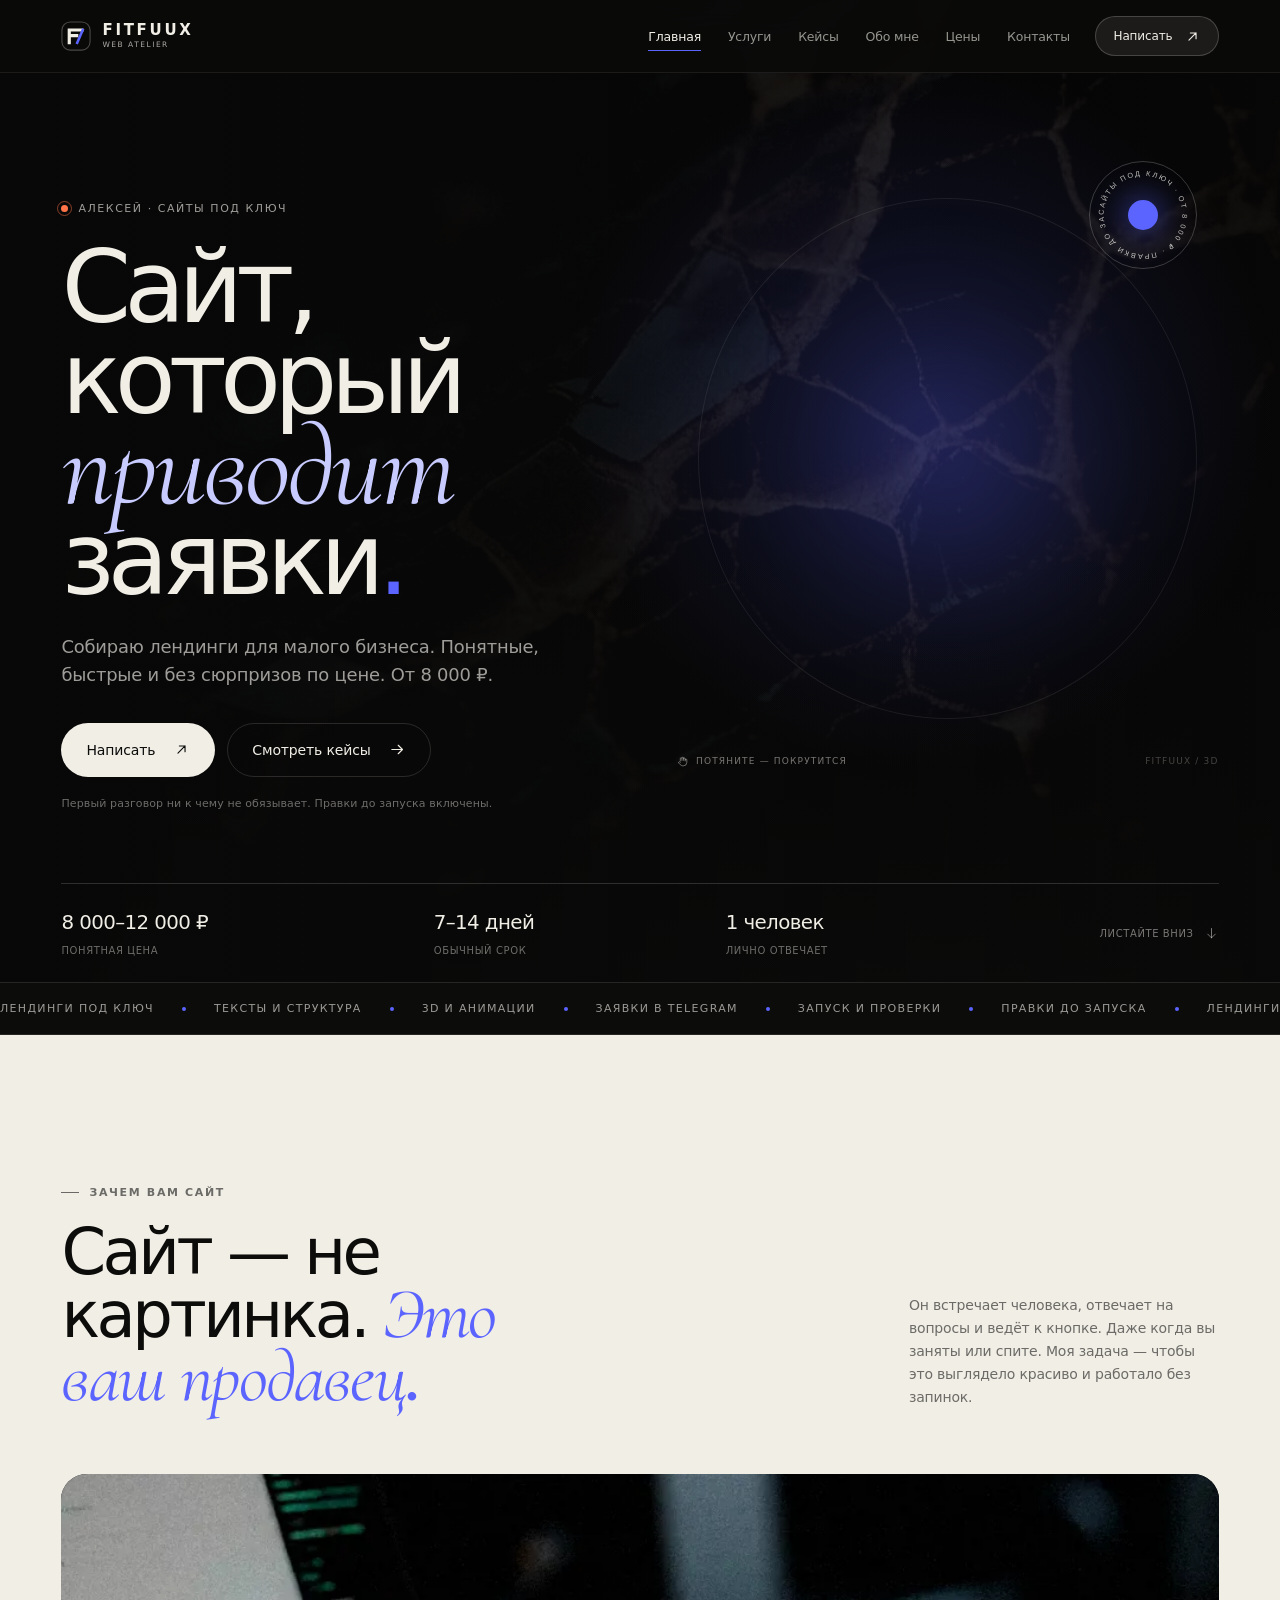
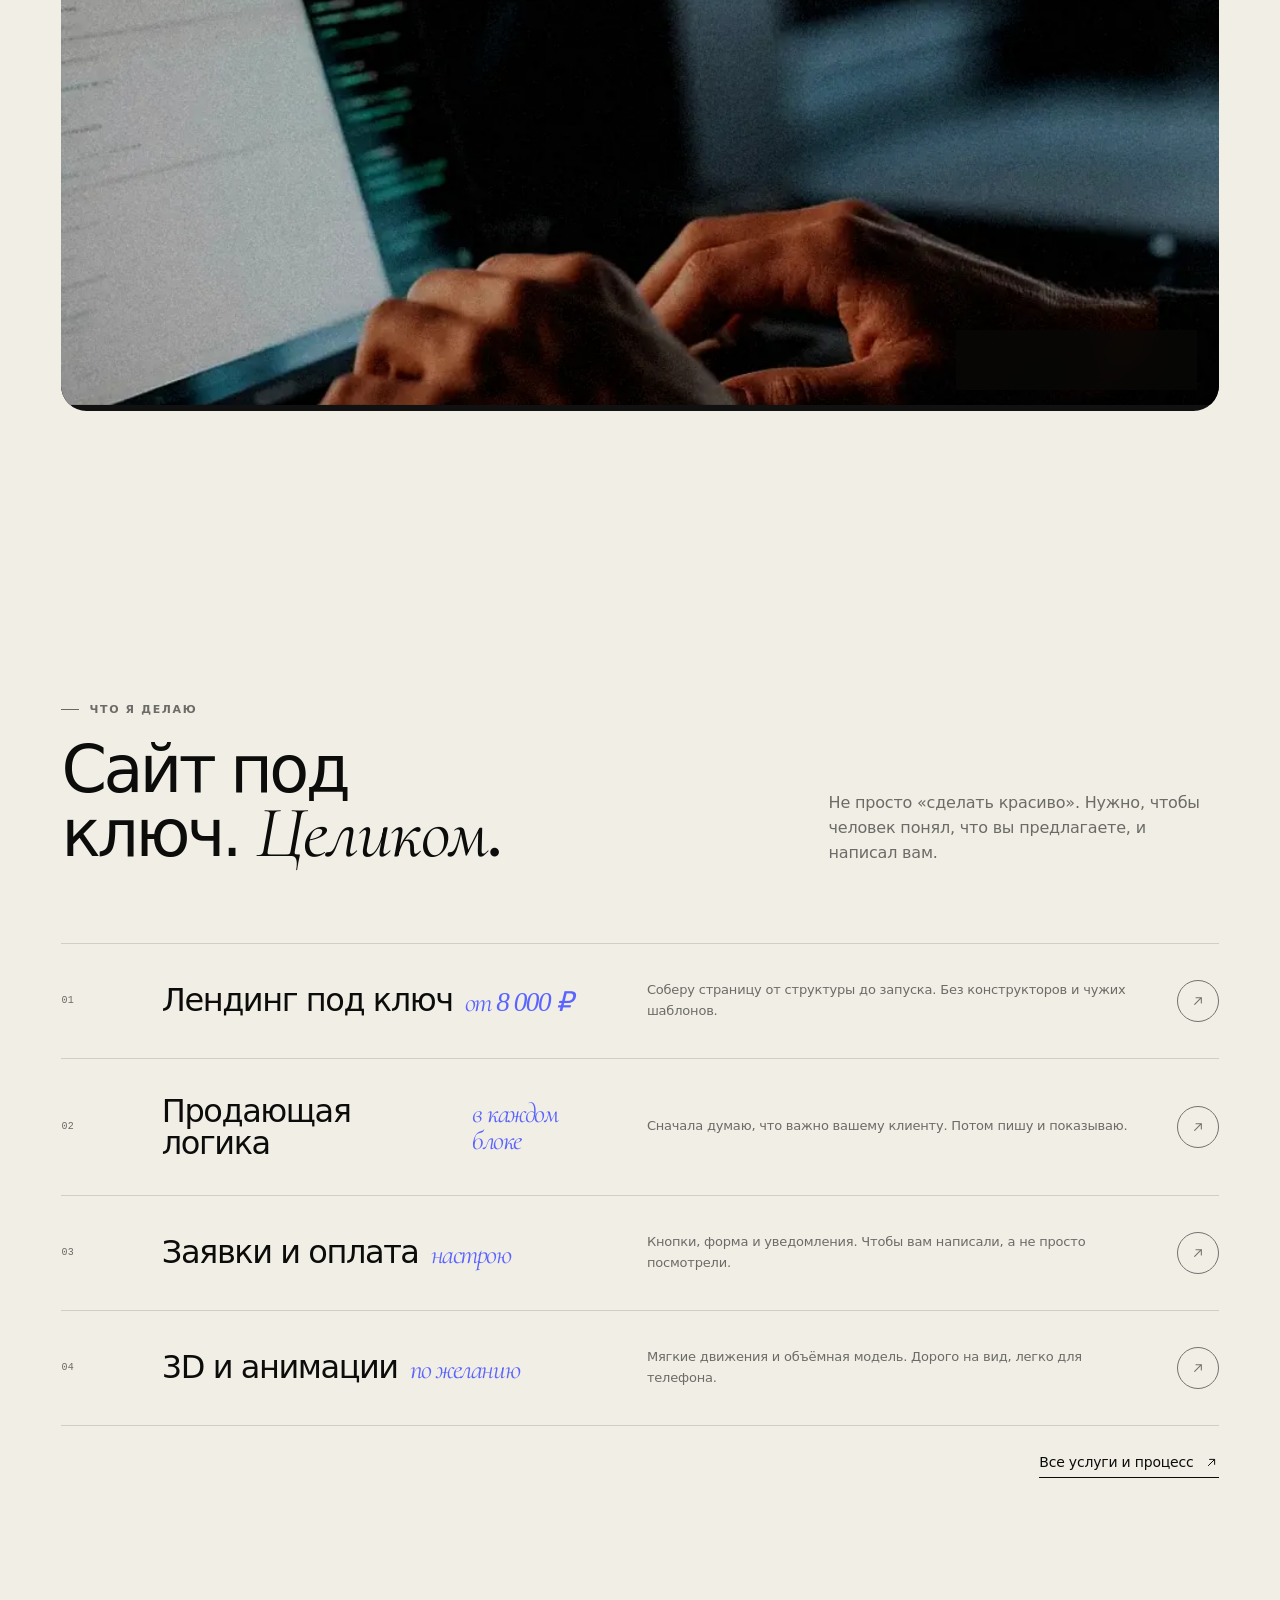
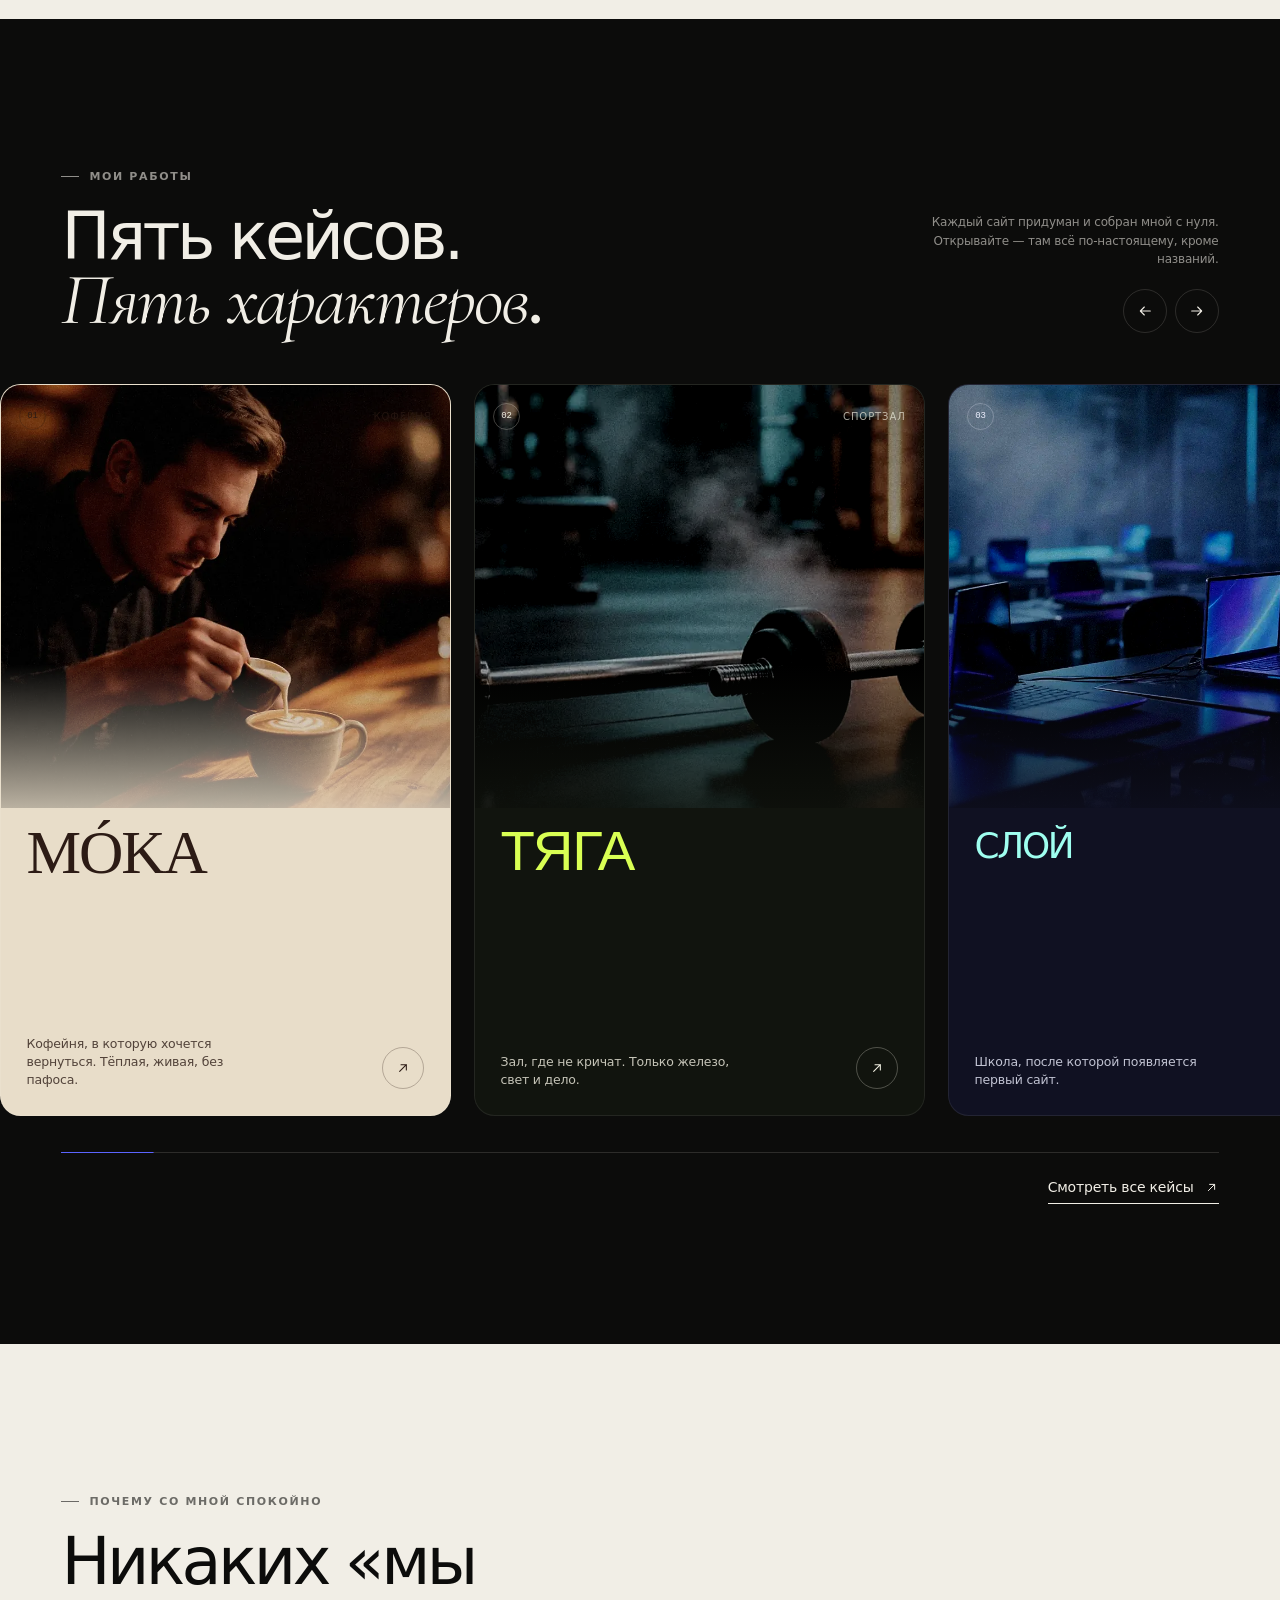
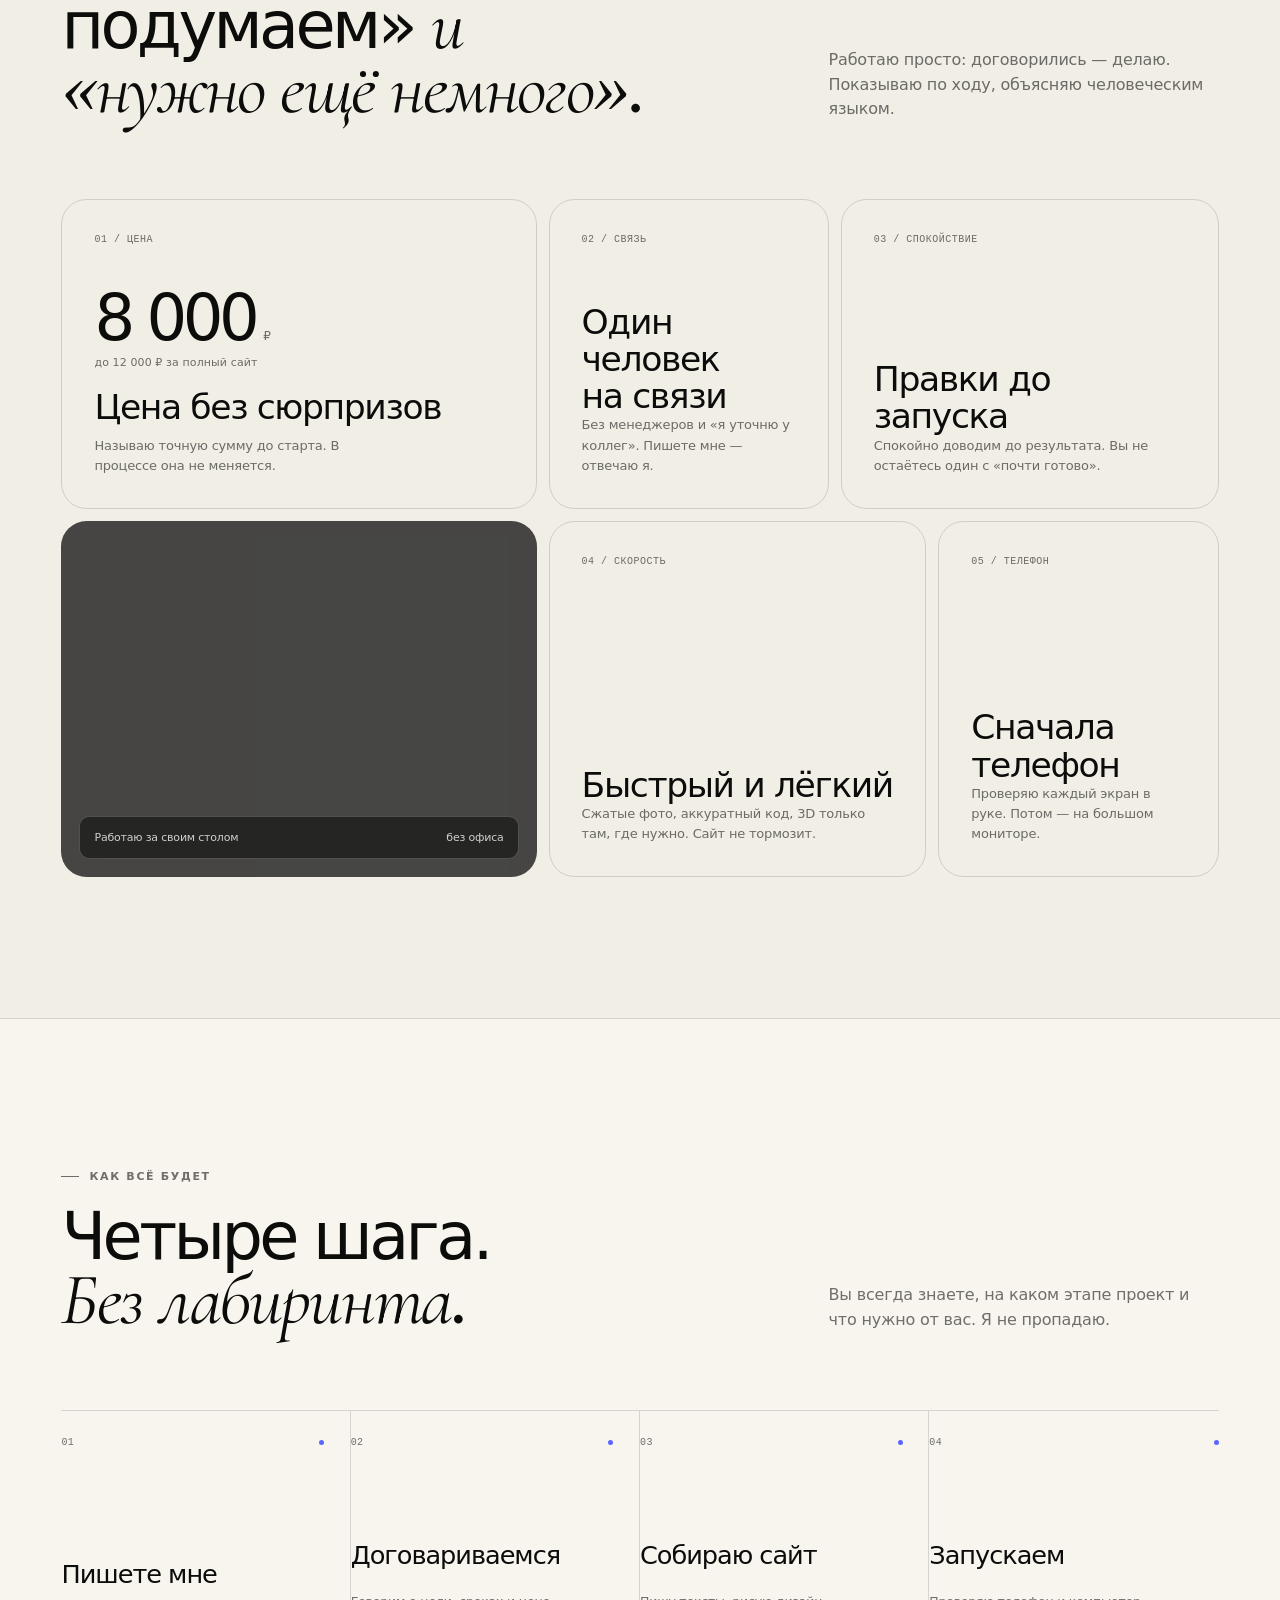
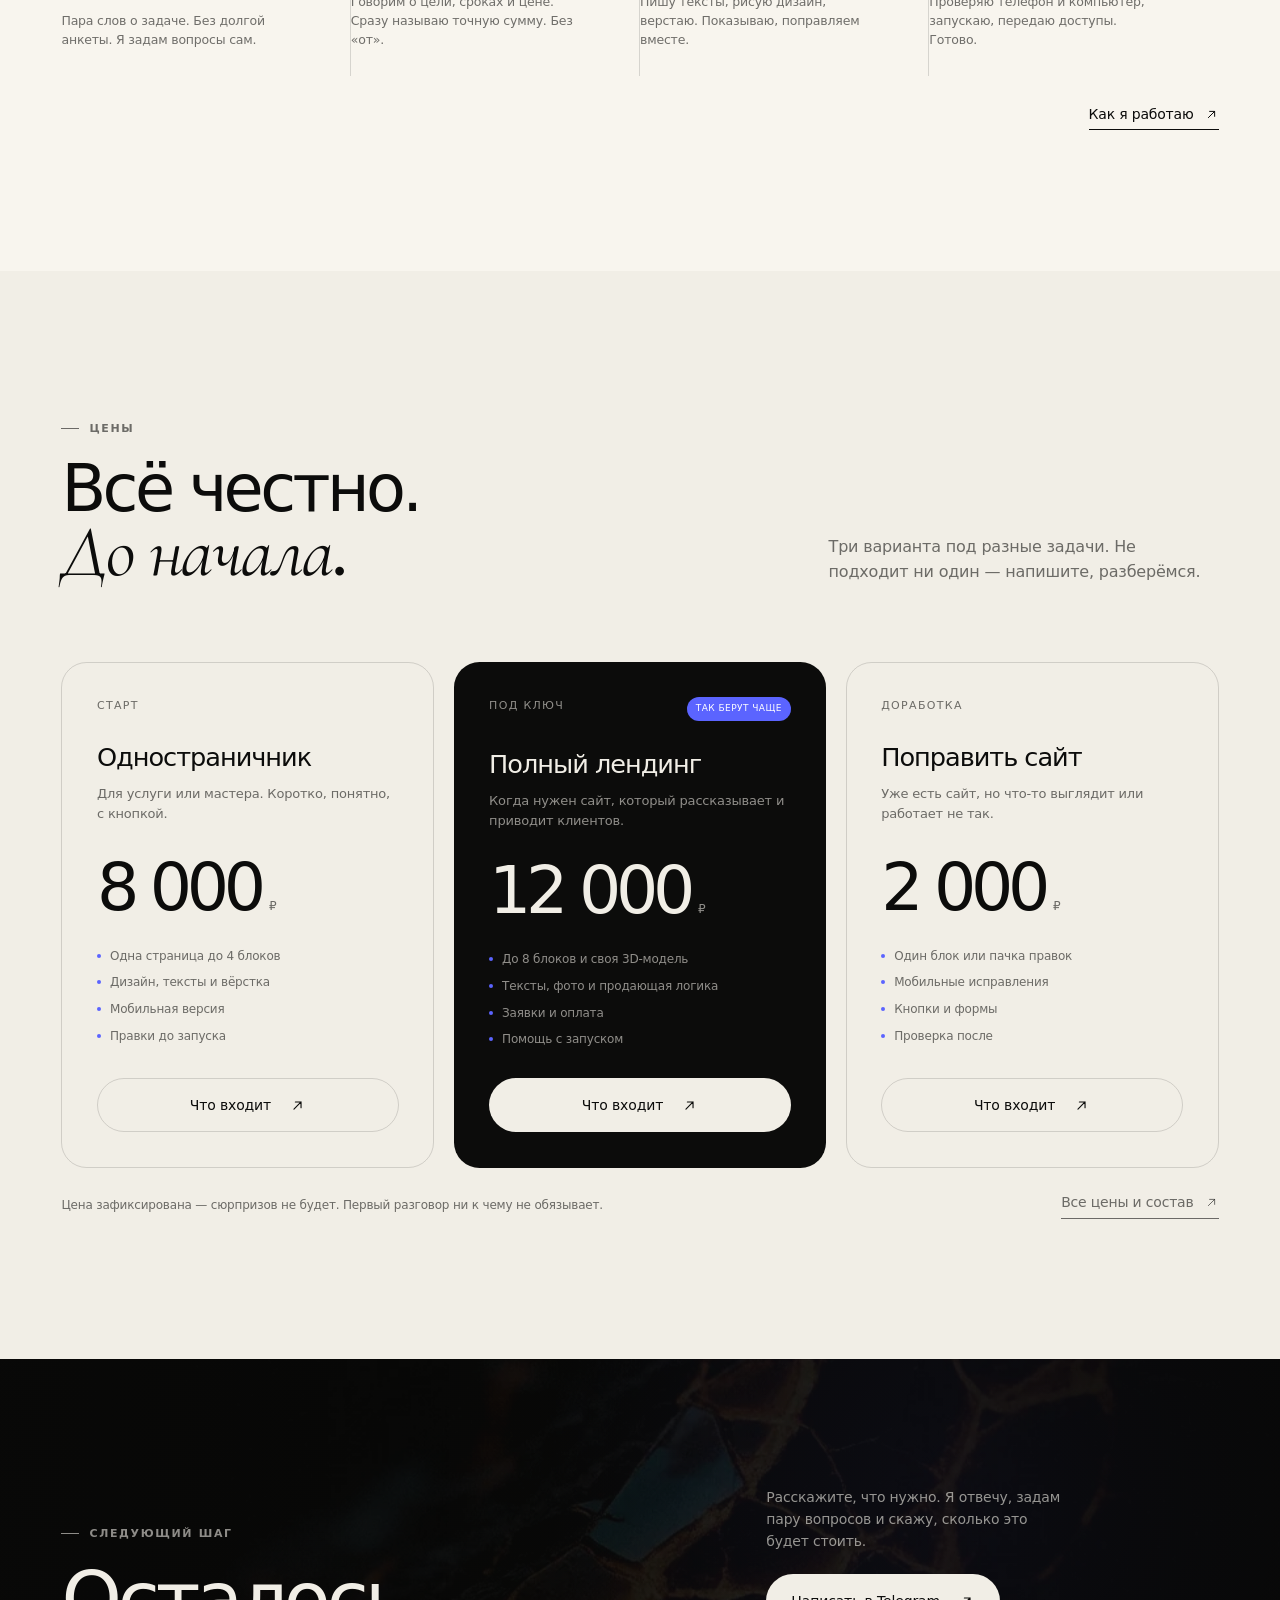
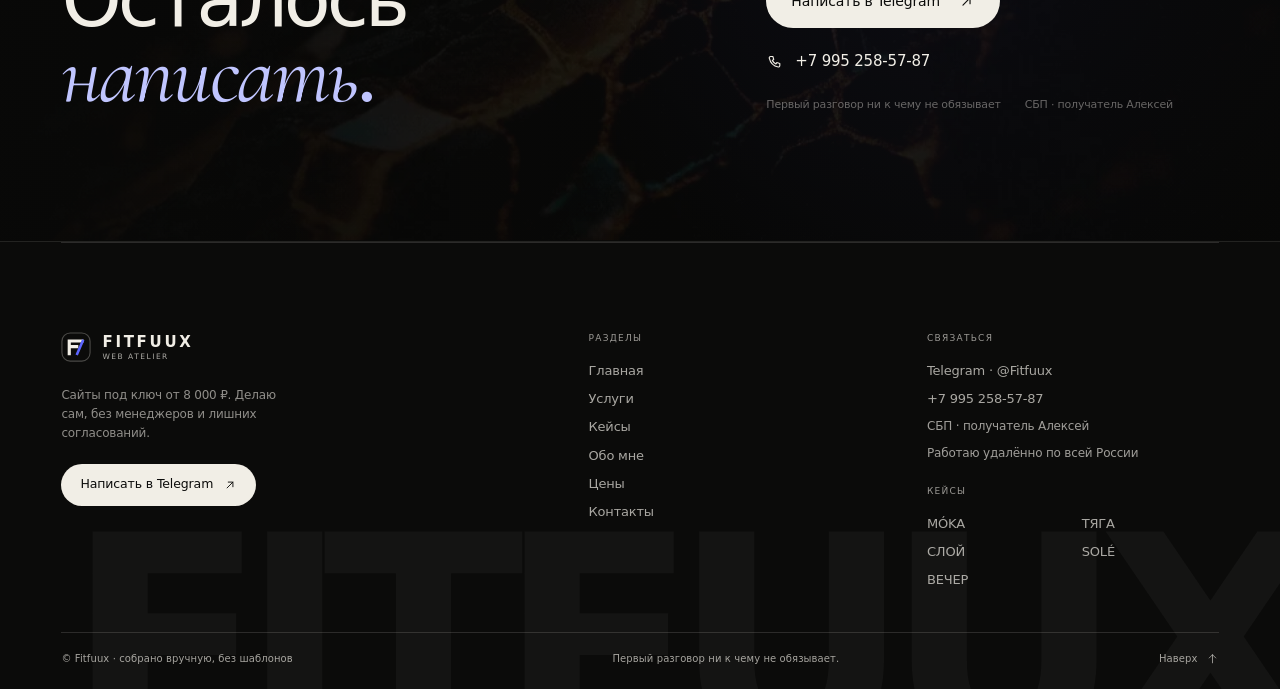
==== commit 7df20340: "Главная: убрать подпись «Алексей» из блока-манифеста" ====
--- a/index.html
+++ b/index.html
@@ -145,7 +145,6 @@
       </div>
       <div class="manifesto__aside">
         <p>Он встречает человека, отвечает на вопросы и ведёт к кнопке. Даже когда вы заняты или спите. Моя задача — чтобы это выглядело красиво и работало без запинок.</p>
-        <div class="signature">Алексей</div>
       </div>
     </div>
     <div class="manifesto-media reveal" data-reveal-delay="1">
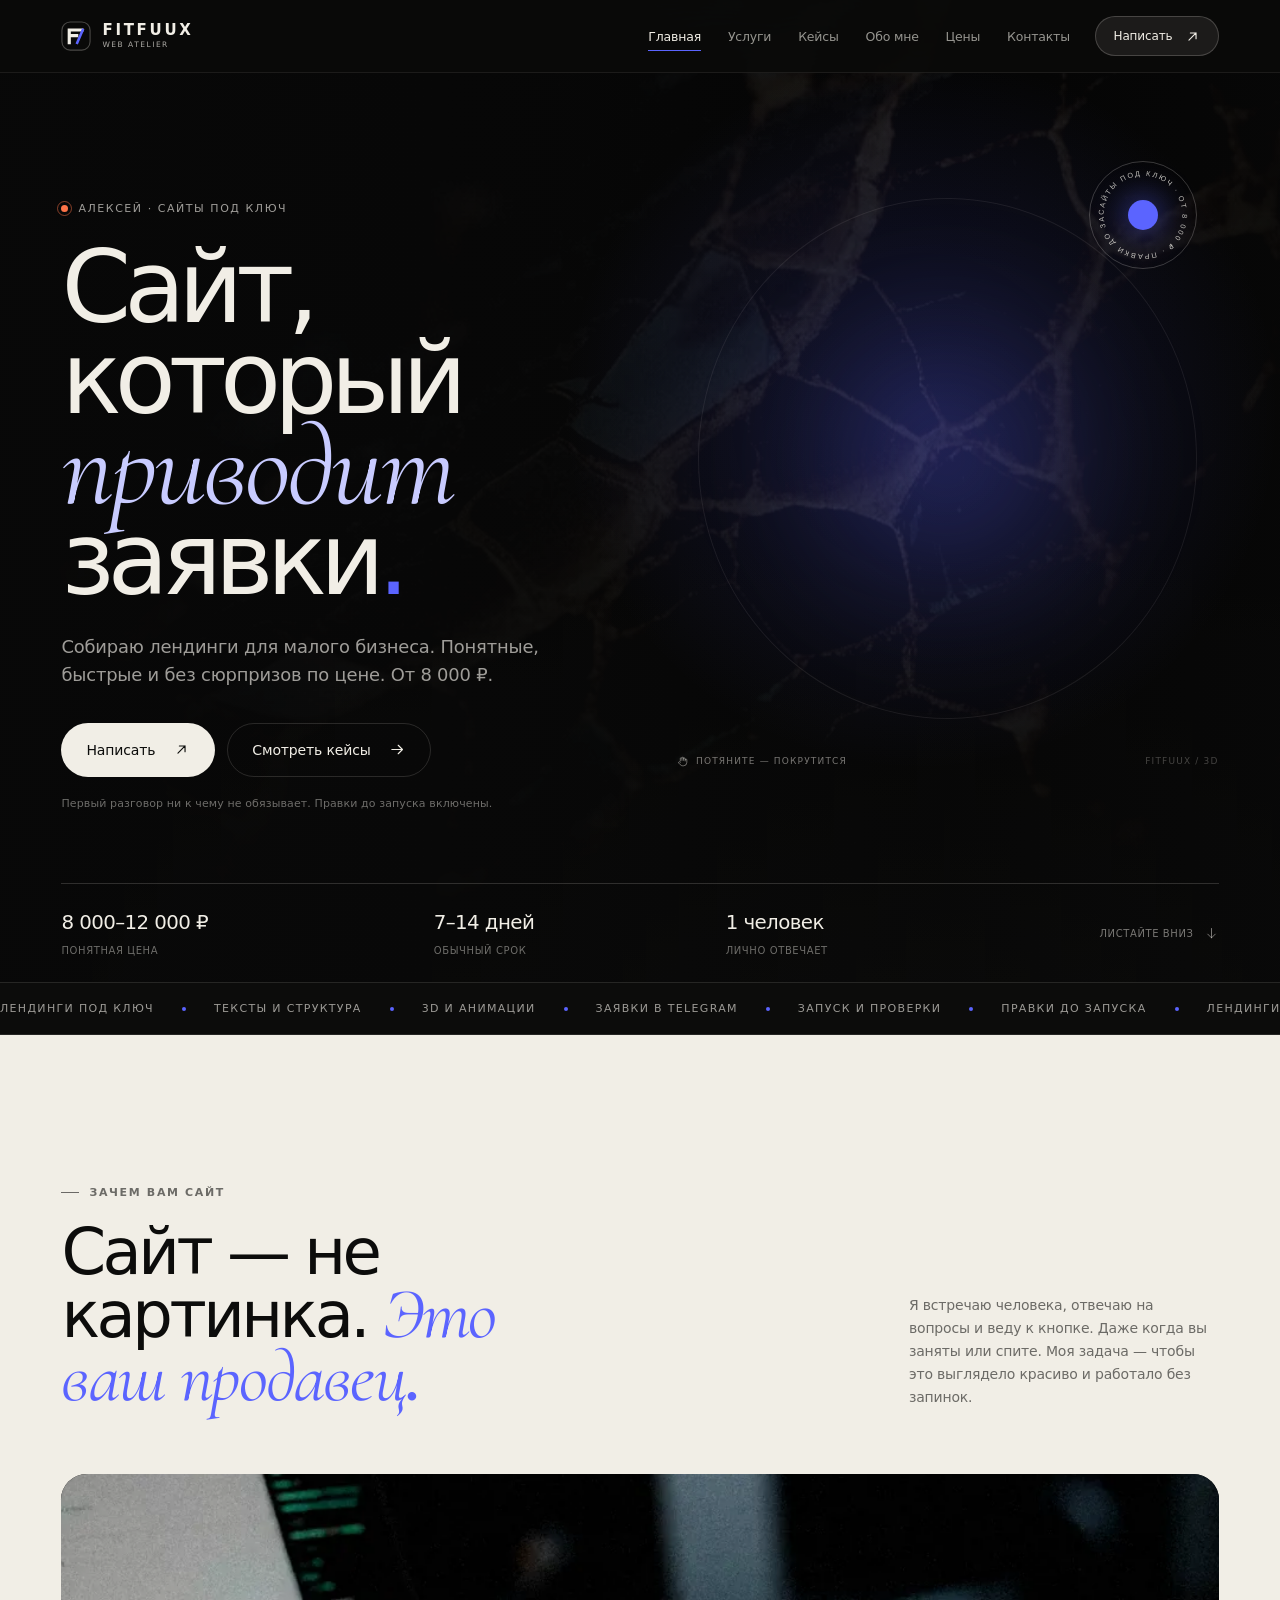
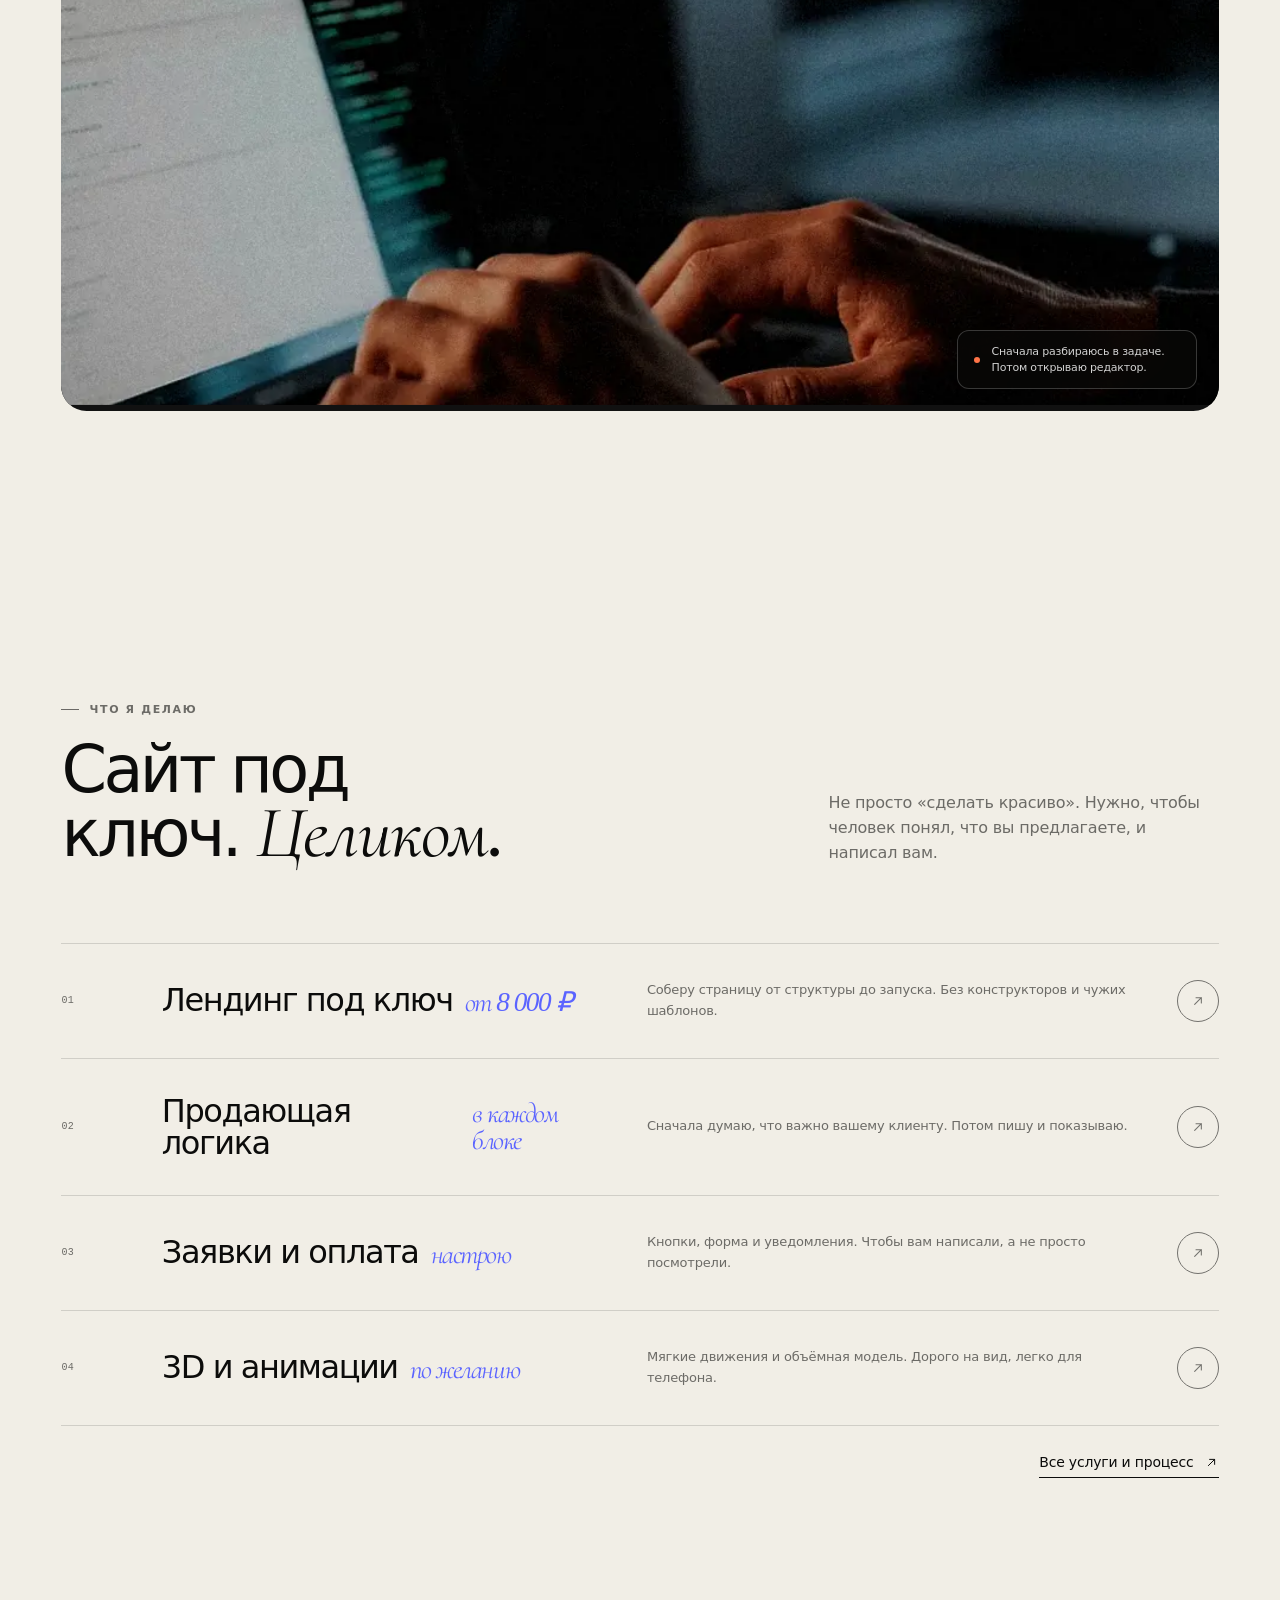
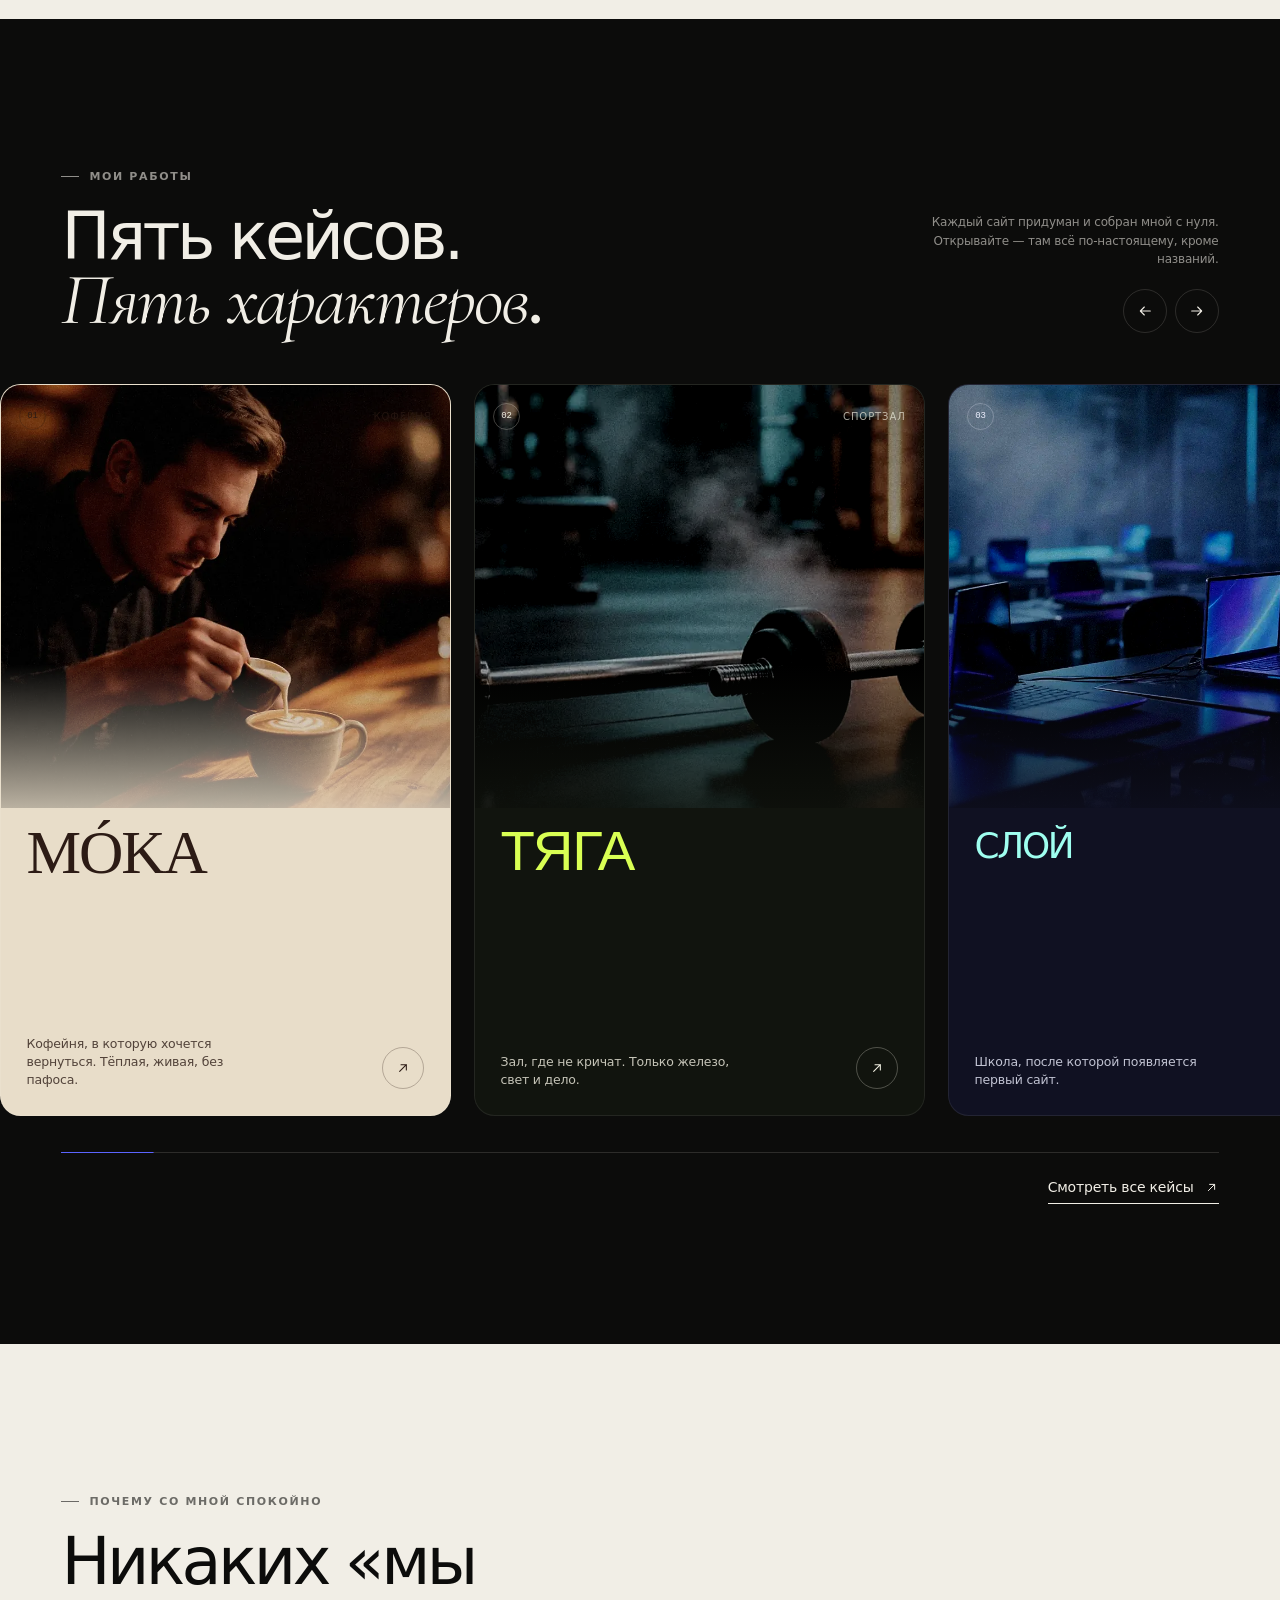
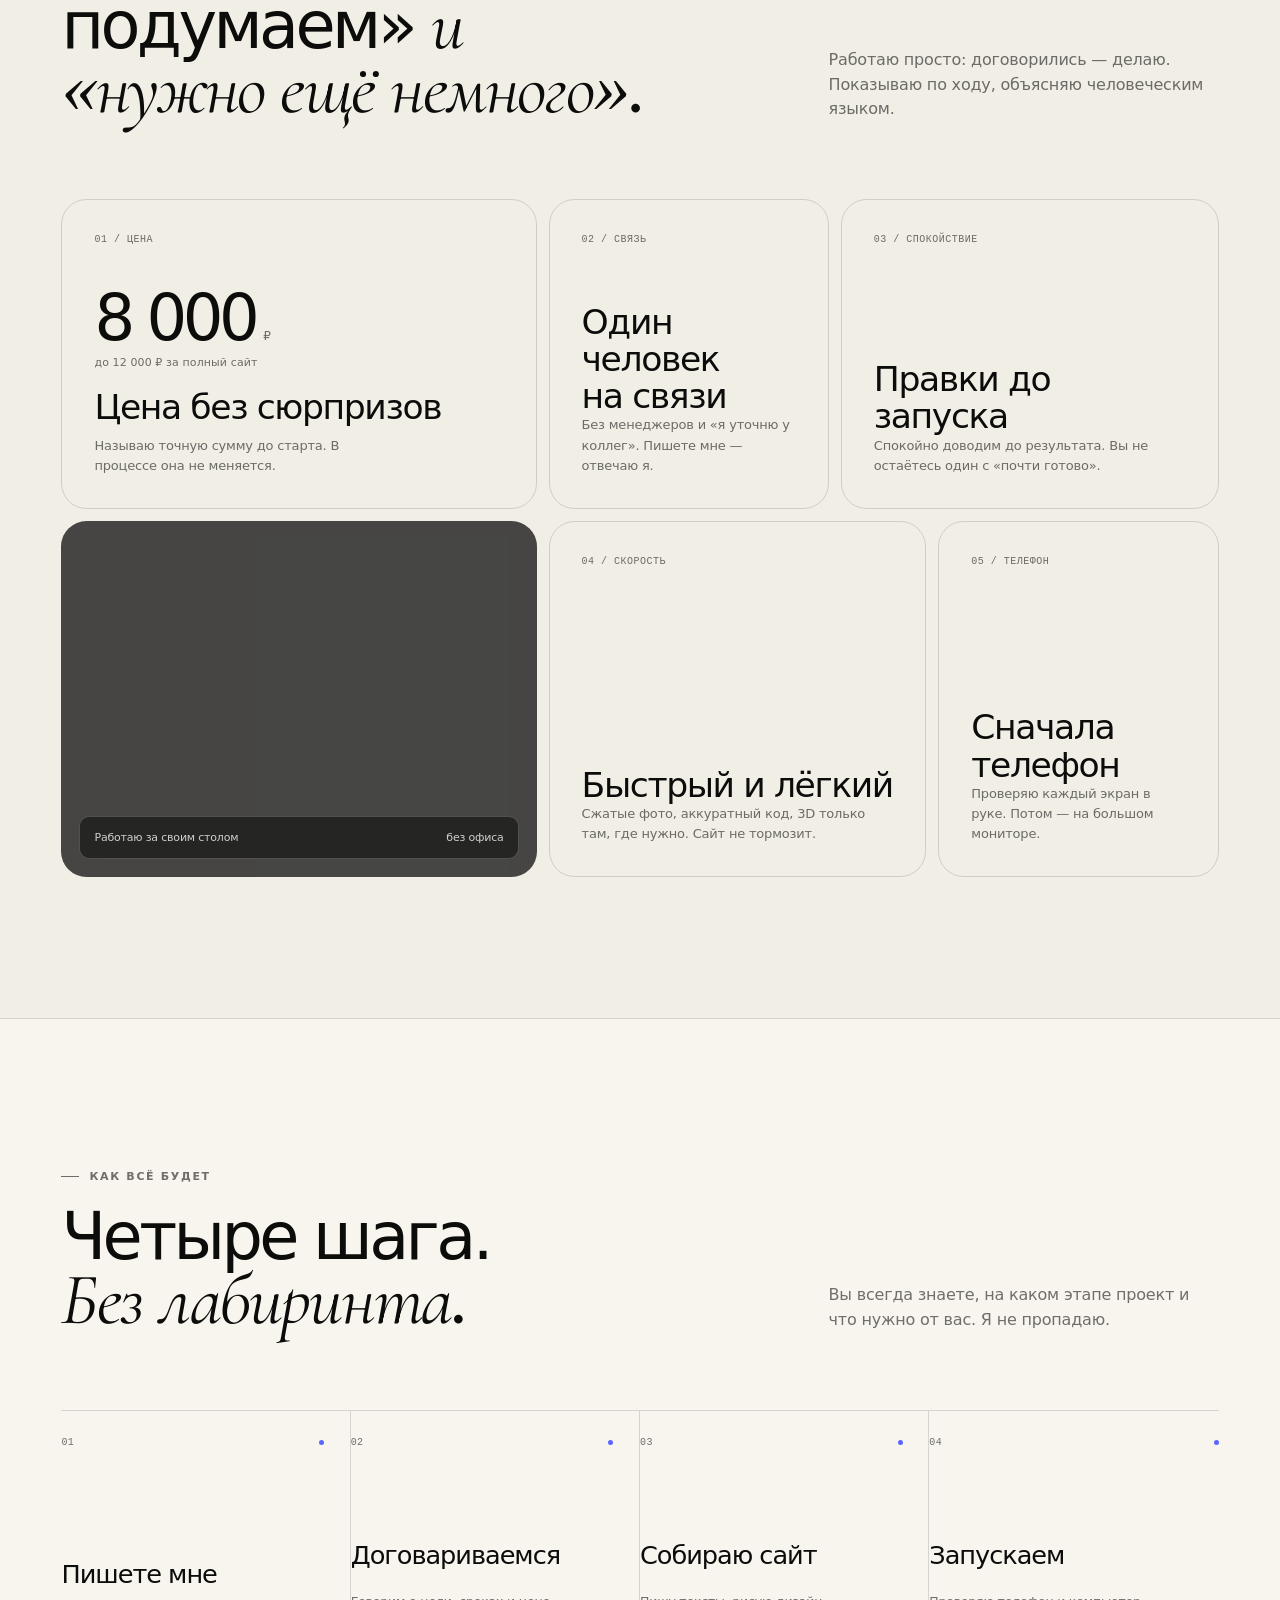
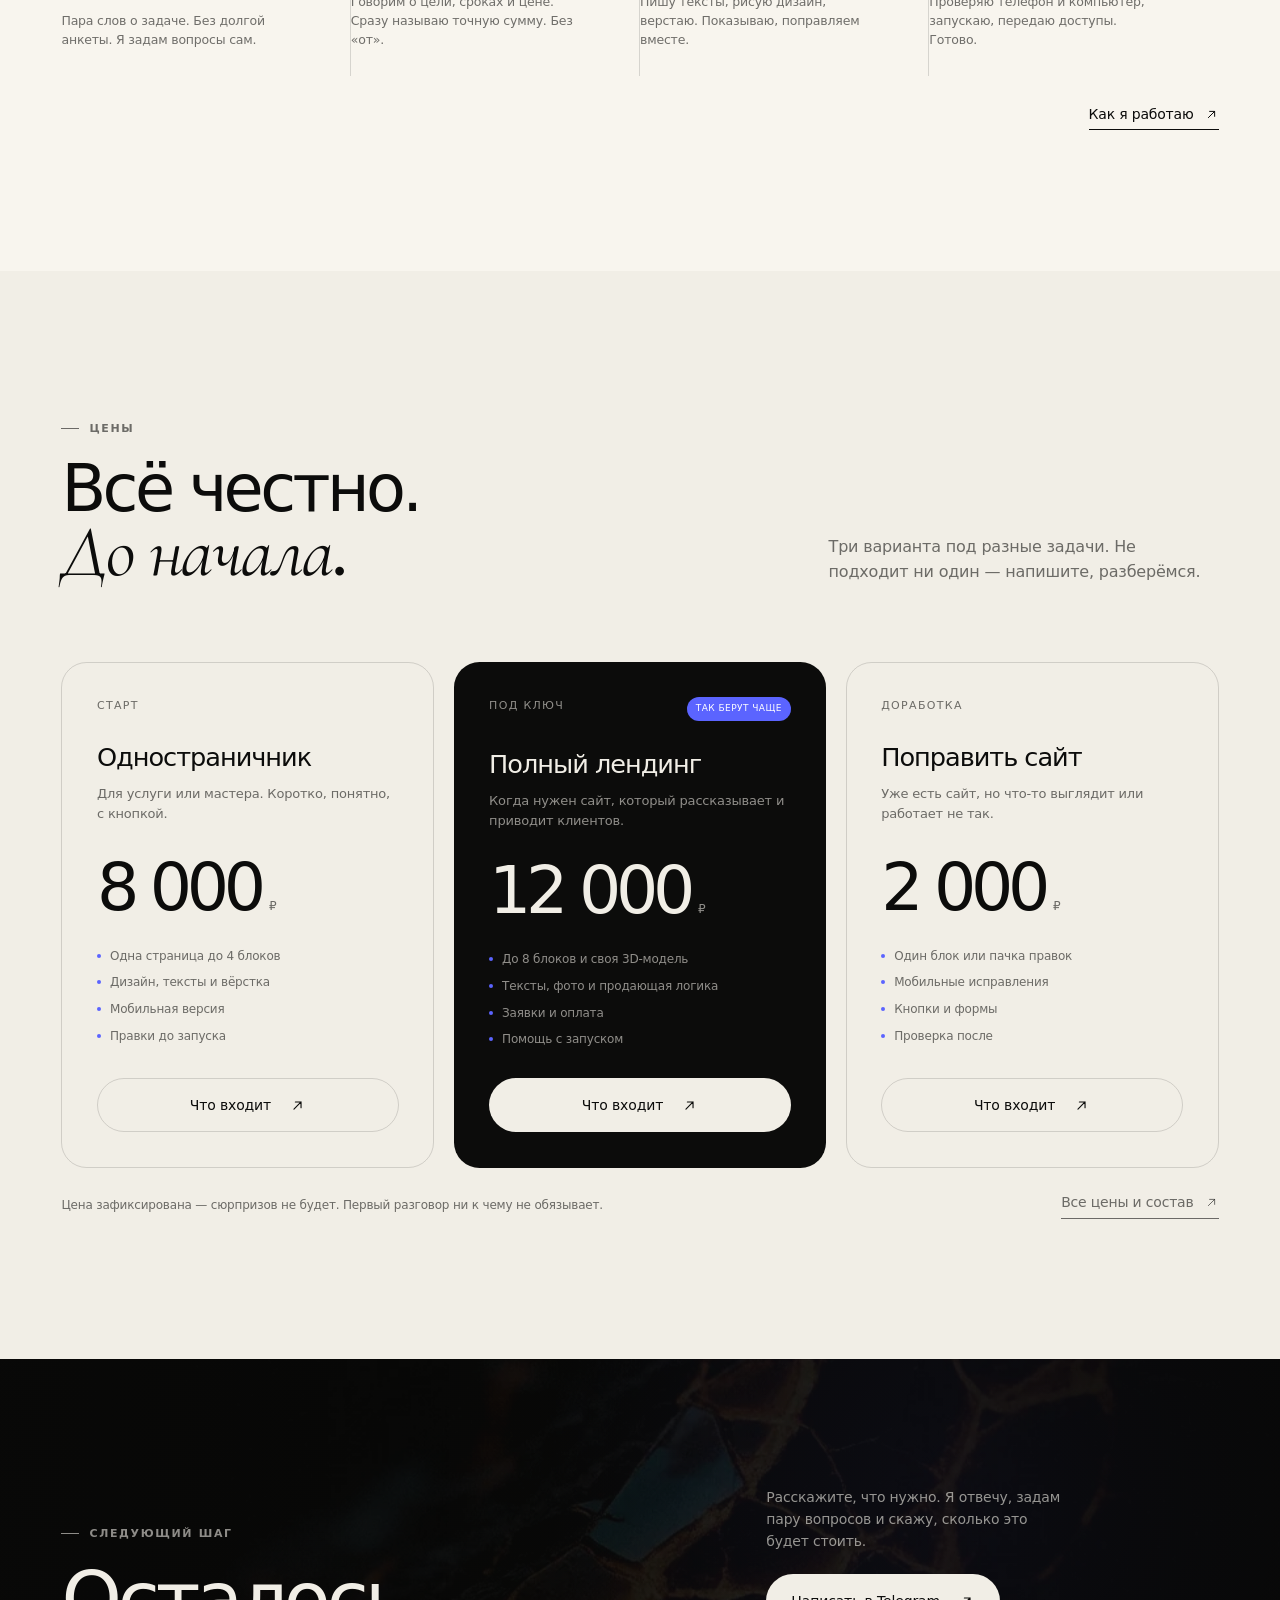
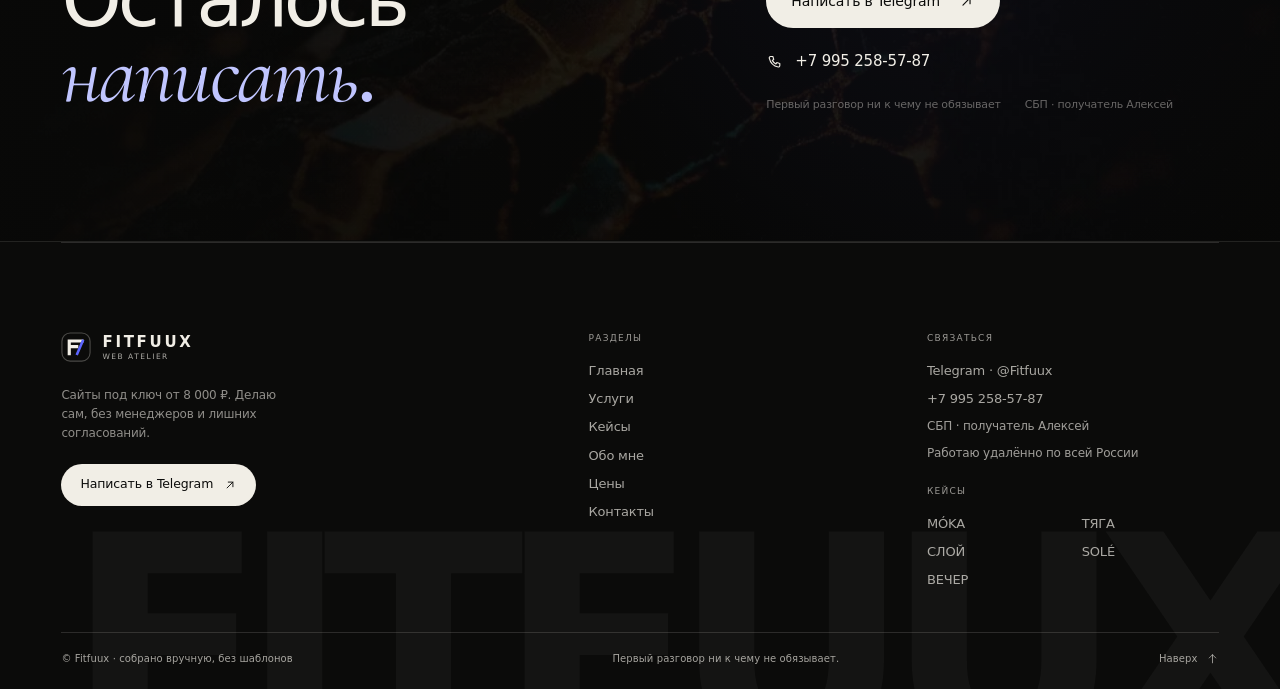
==== commit c0a52c54: "Главная: заменить «Он» на «Я» в блоке-манифесте" ====
--- a/index.html
+++ b/index.html
@@ -144,7 +144,7 @@
         <h2>Сайт — не картинка. <span class="serif">Это ваш продавец.</span></h2>
       </div>
       <div class="manifesto__aside">
-        <p>Он встречает человека, отвечает на вопросы и ведёт к кнопке. Даже когда вы заняты или спите. Моя задача — чтобы это выглядело красиво и работало без запинок.</p>
+        <p>Я встречаю человека, отвечаю на вопросы и веду к кнопке. Даже когда вы заняты или спите. Моя задача — чтобы это выглядело красиво и работало без запинок.</p>
       </div>
     </div>
     <div class="manifesto-media reveal" data-reveal-delay="1">
